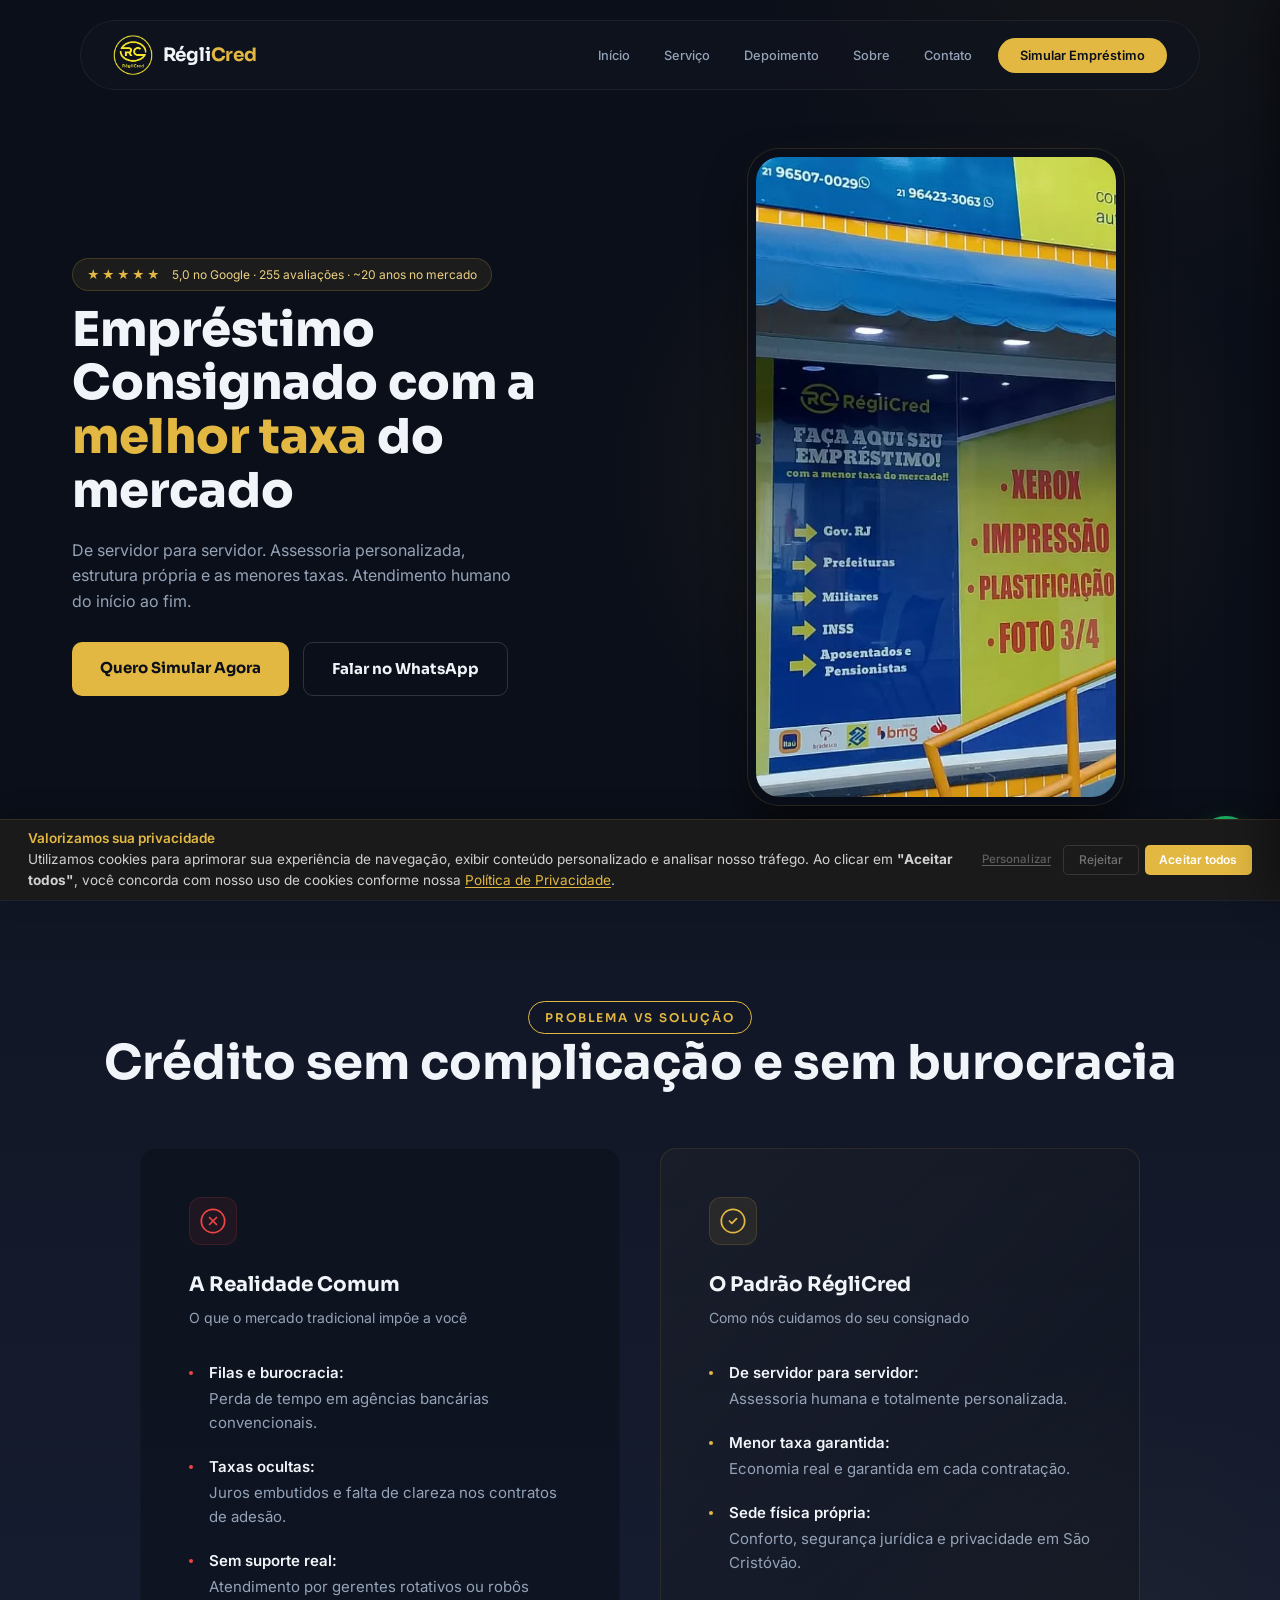
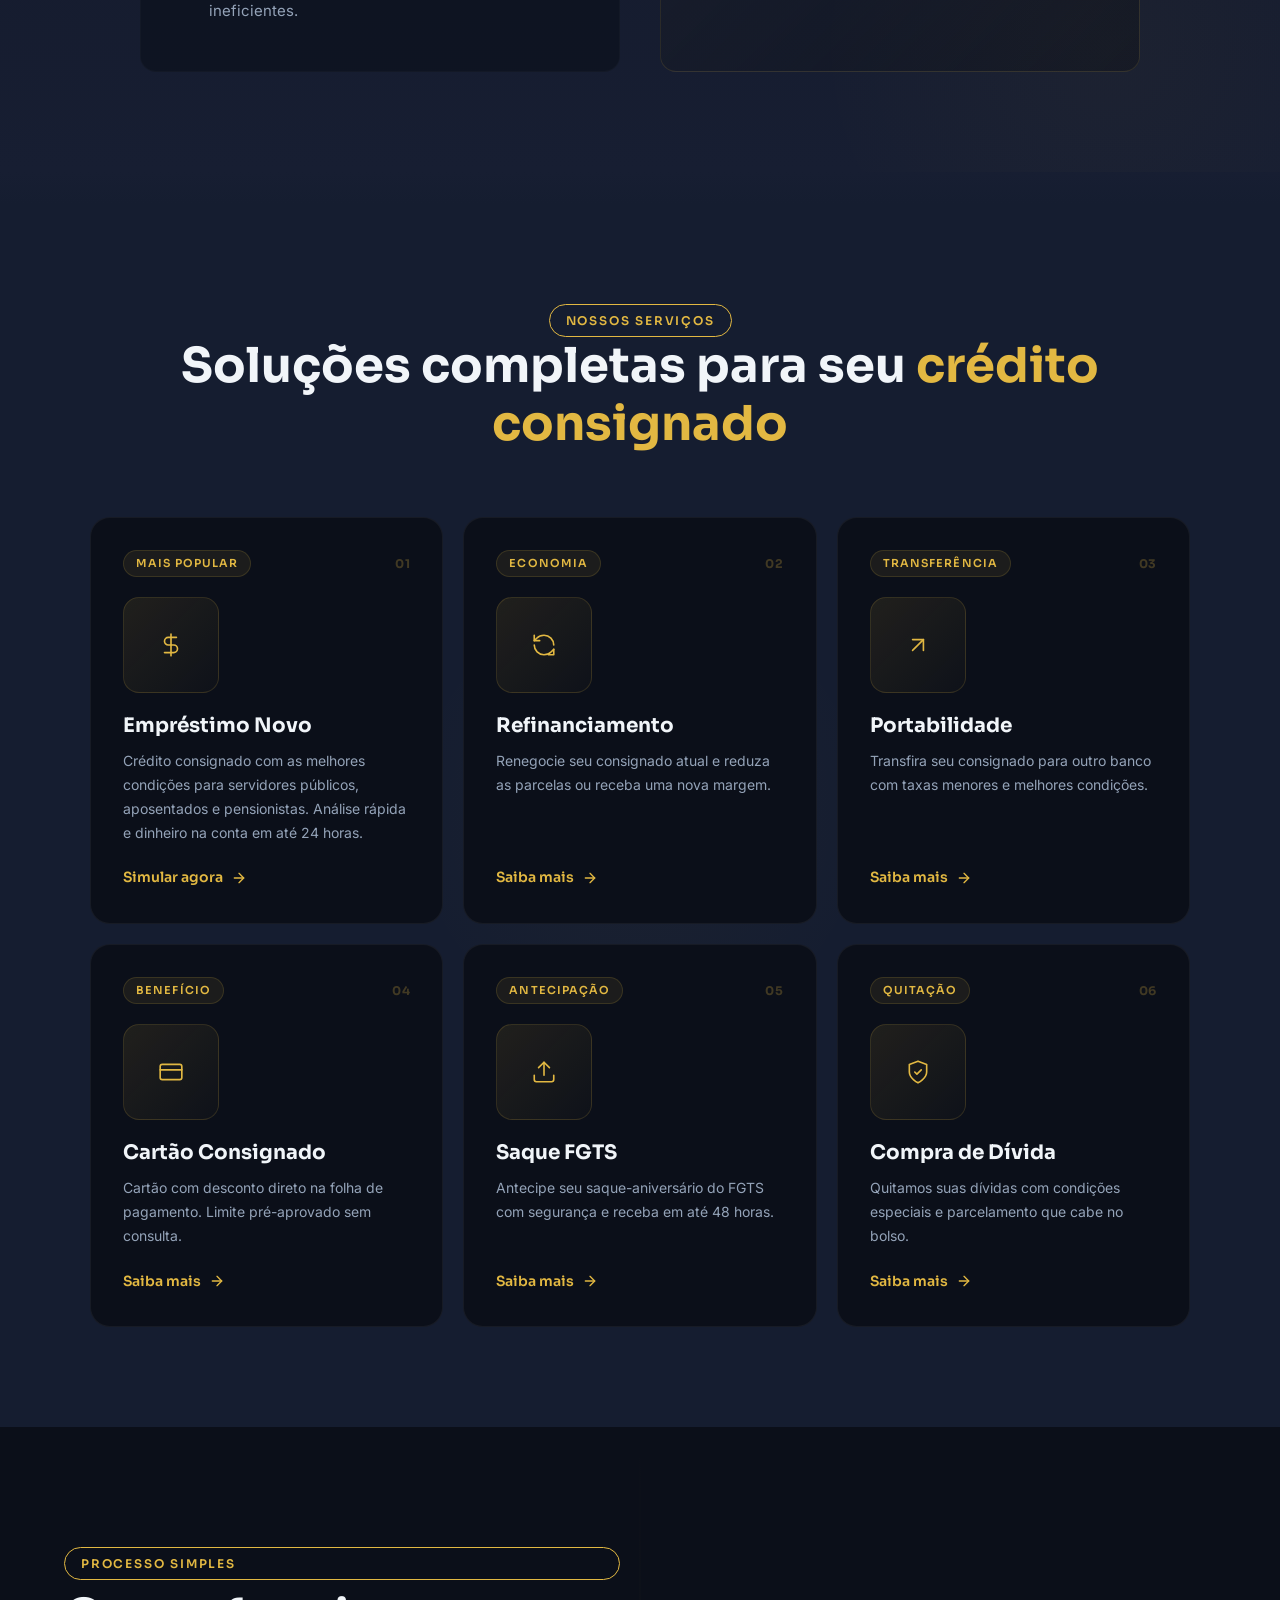
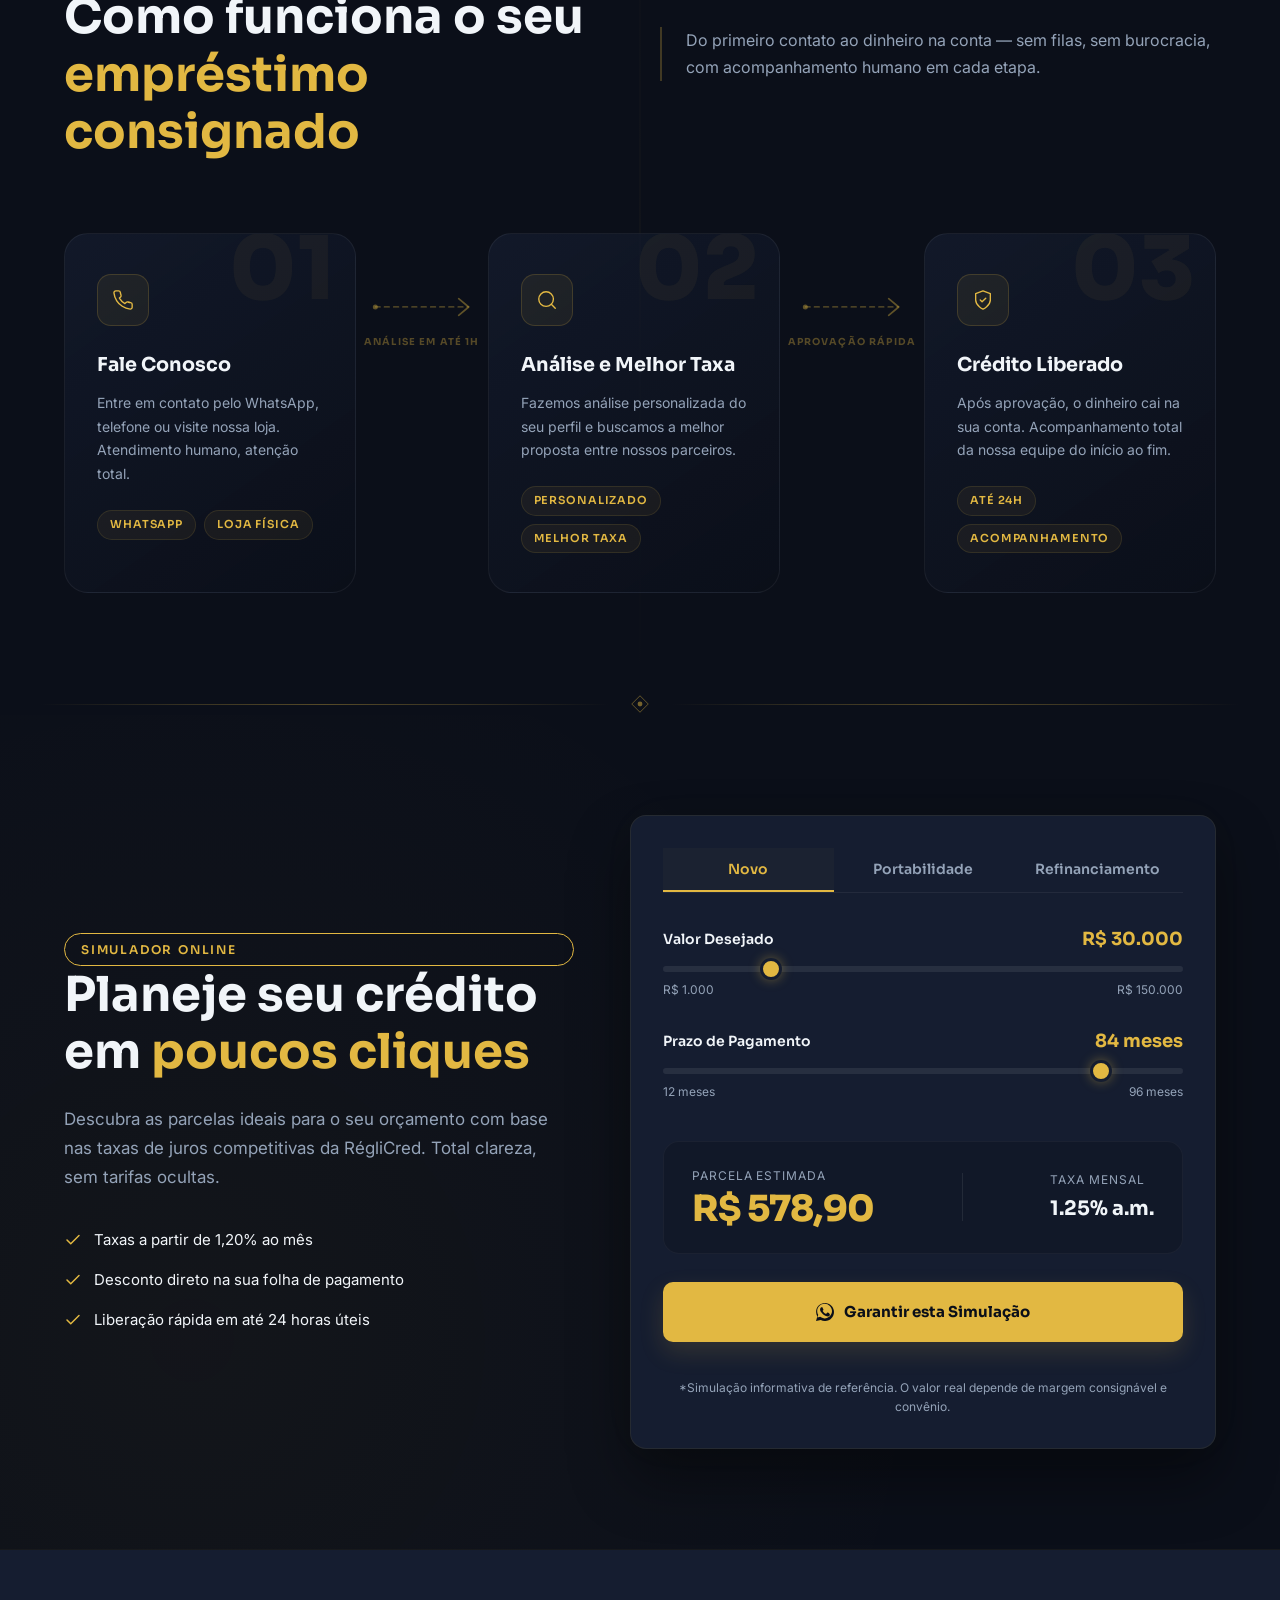
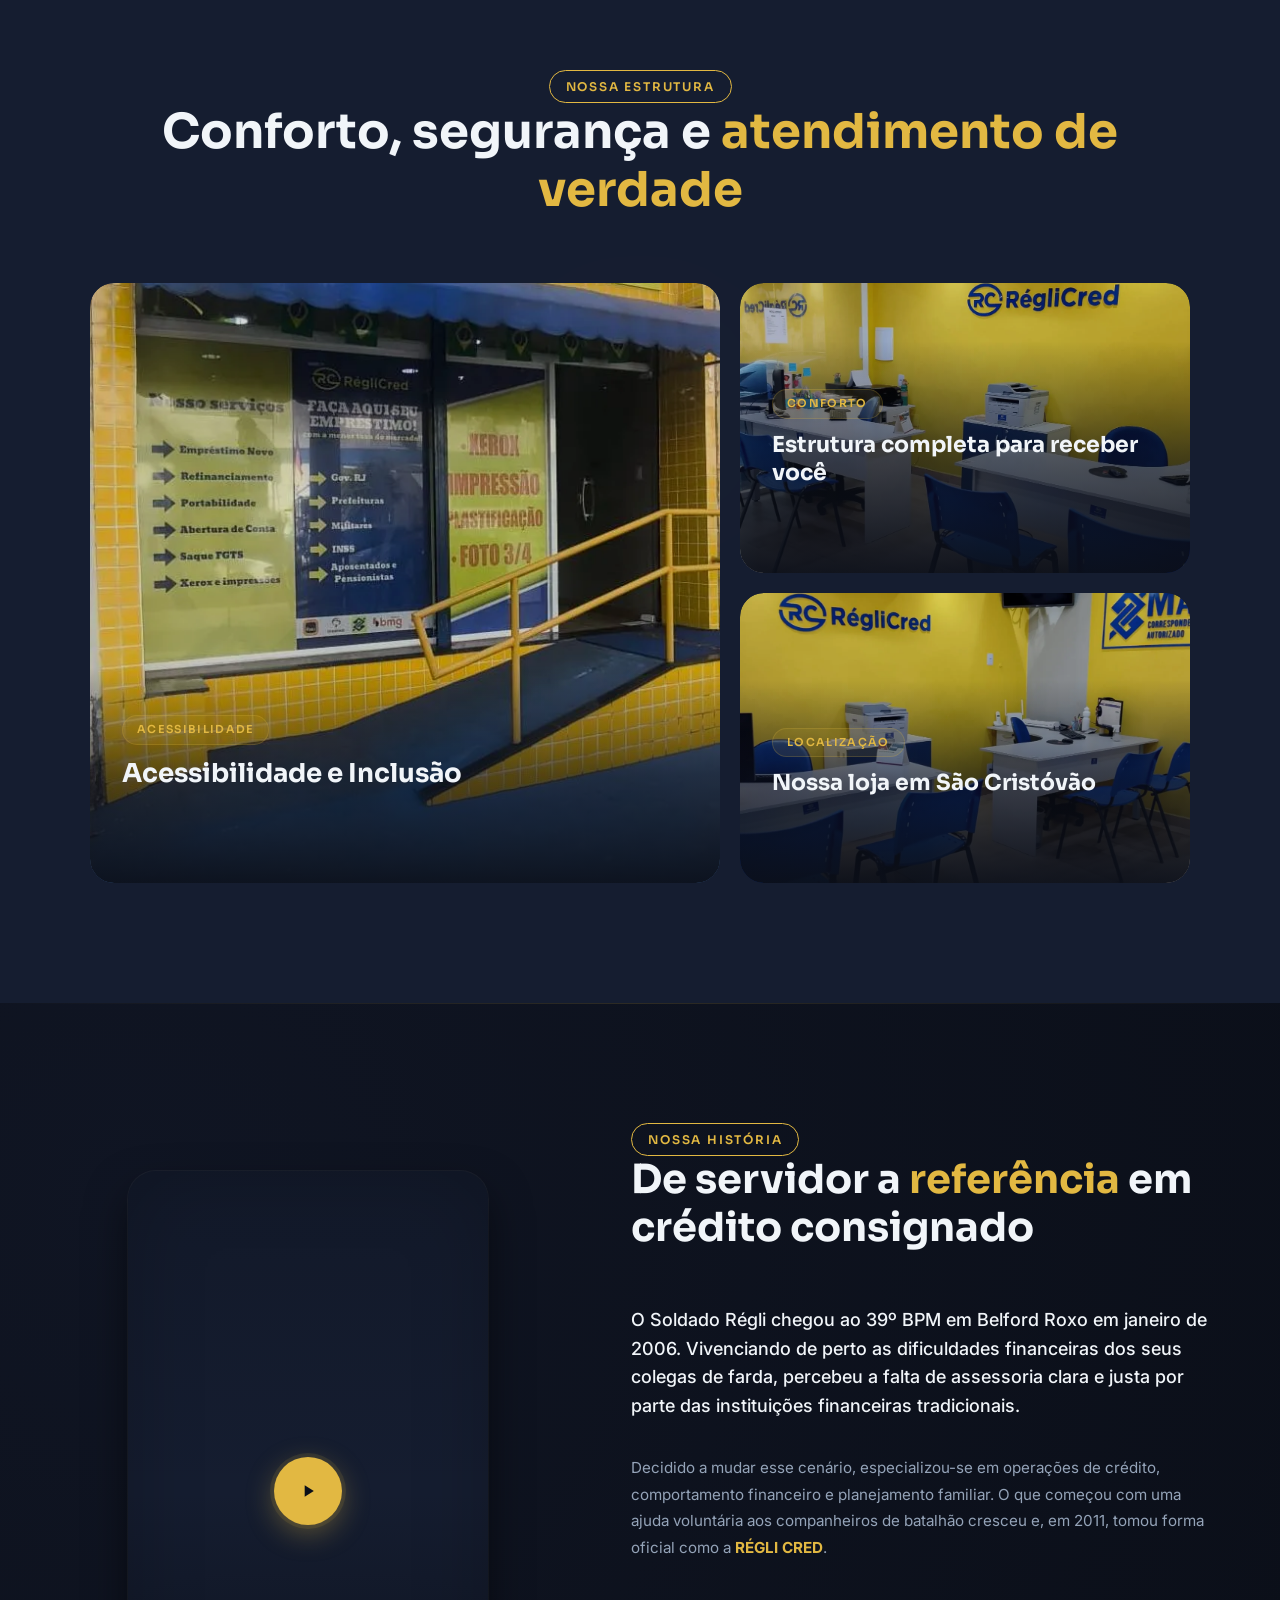
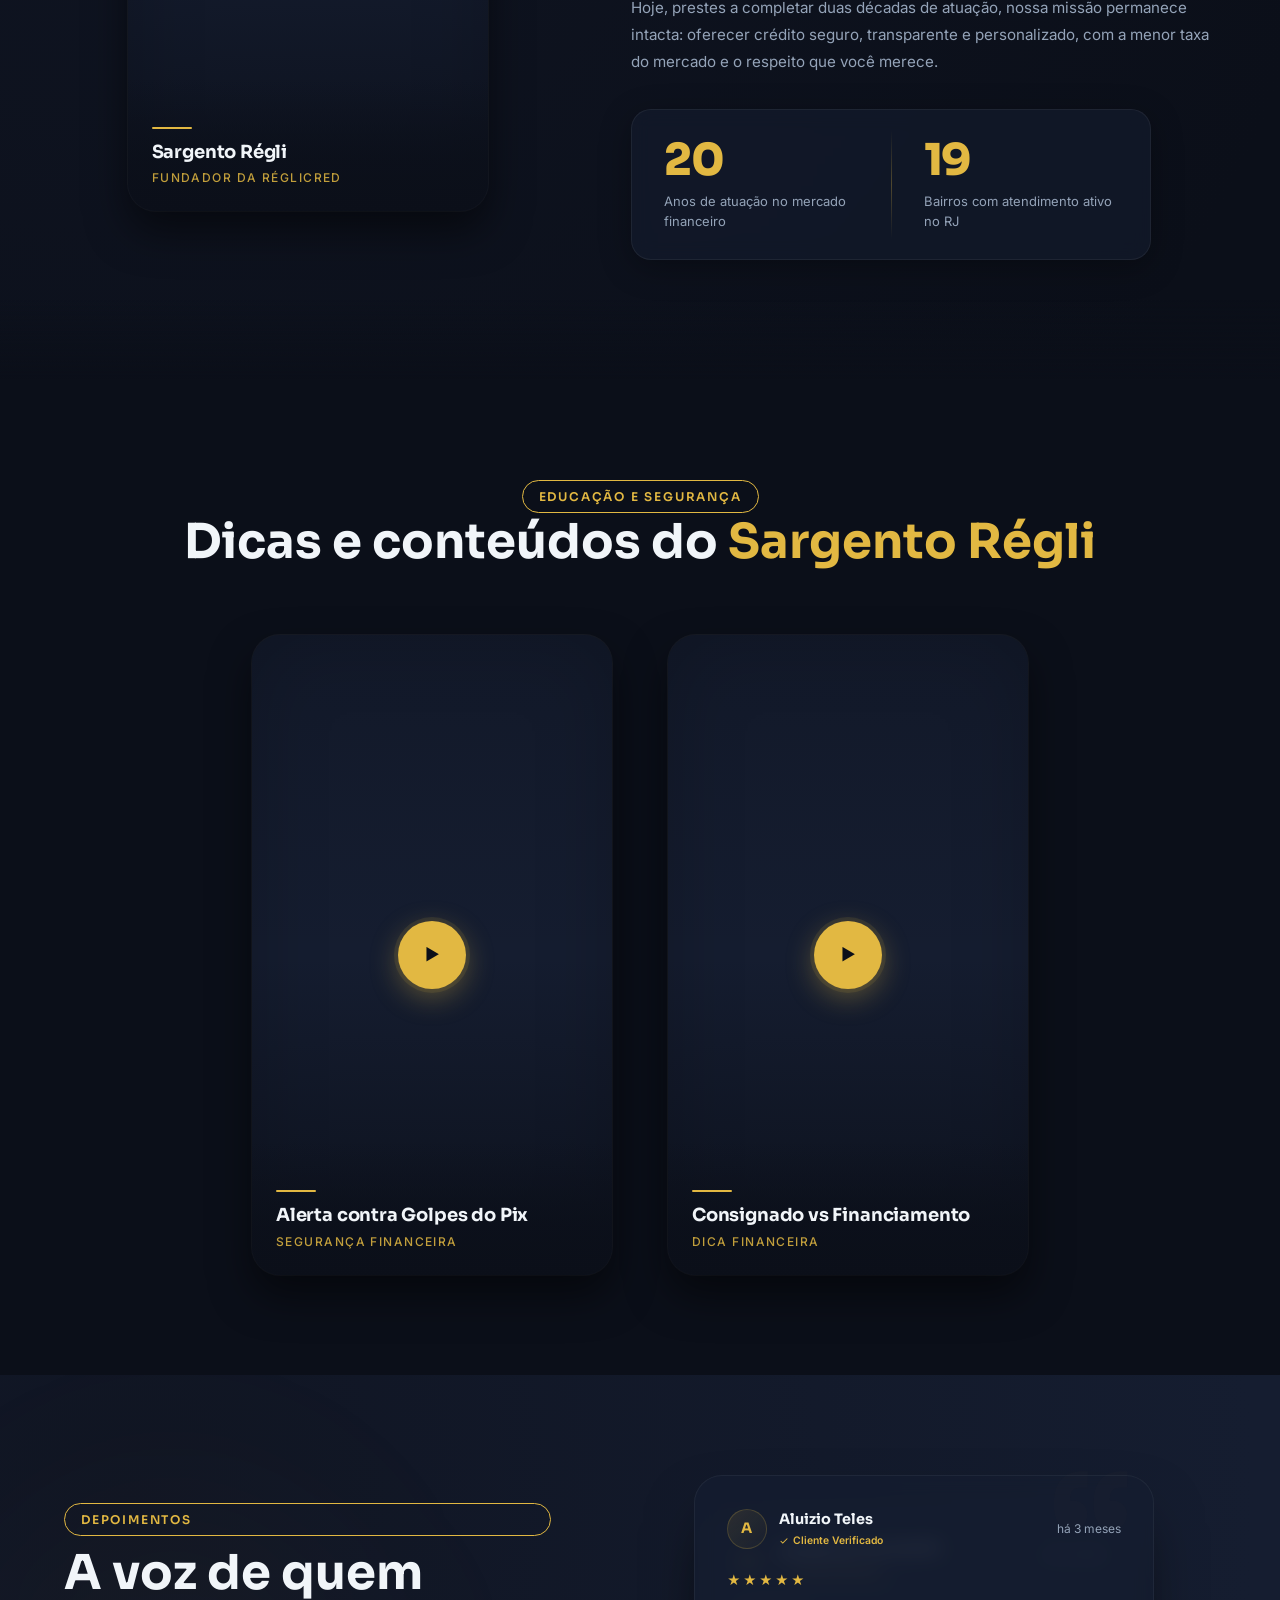
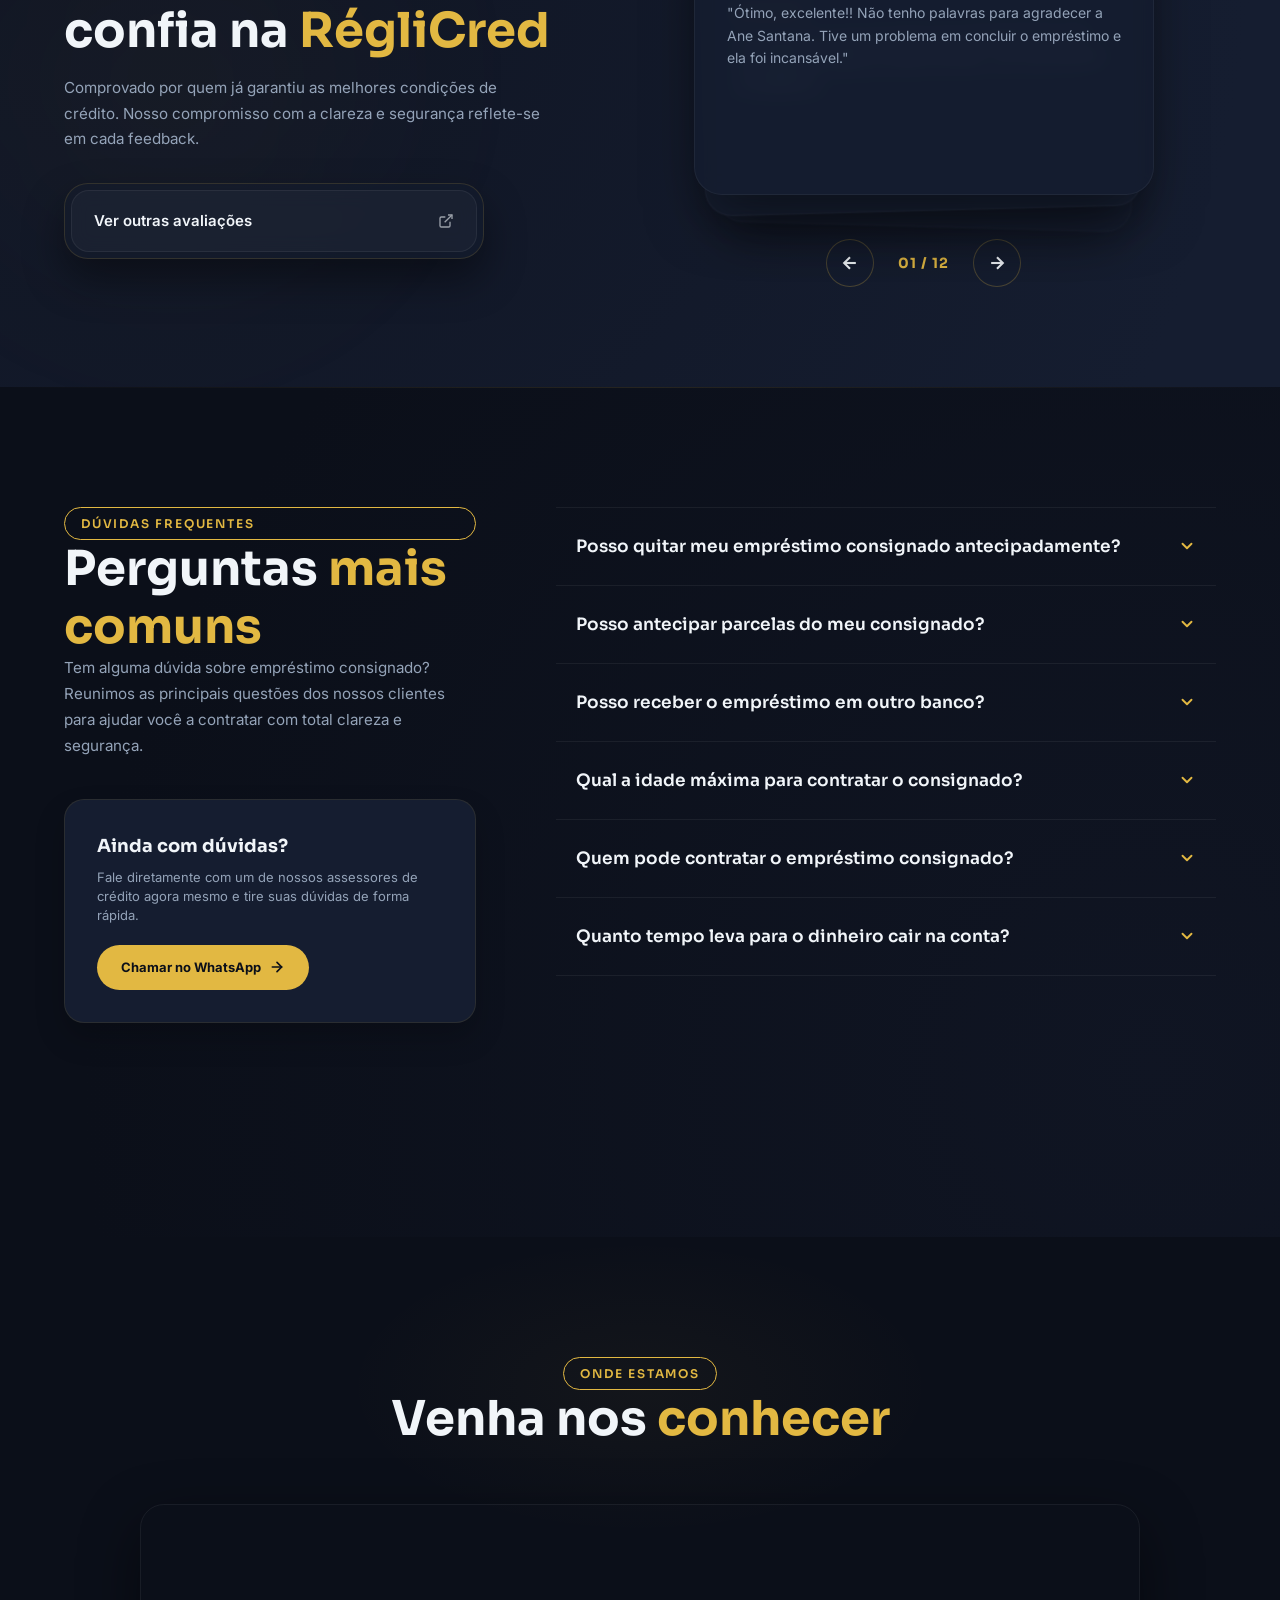
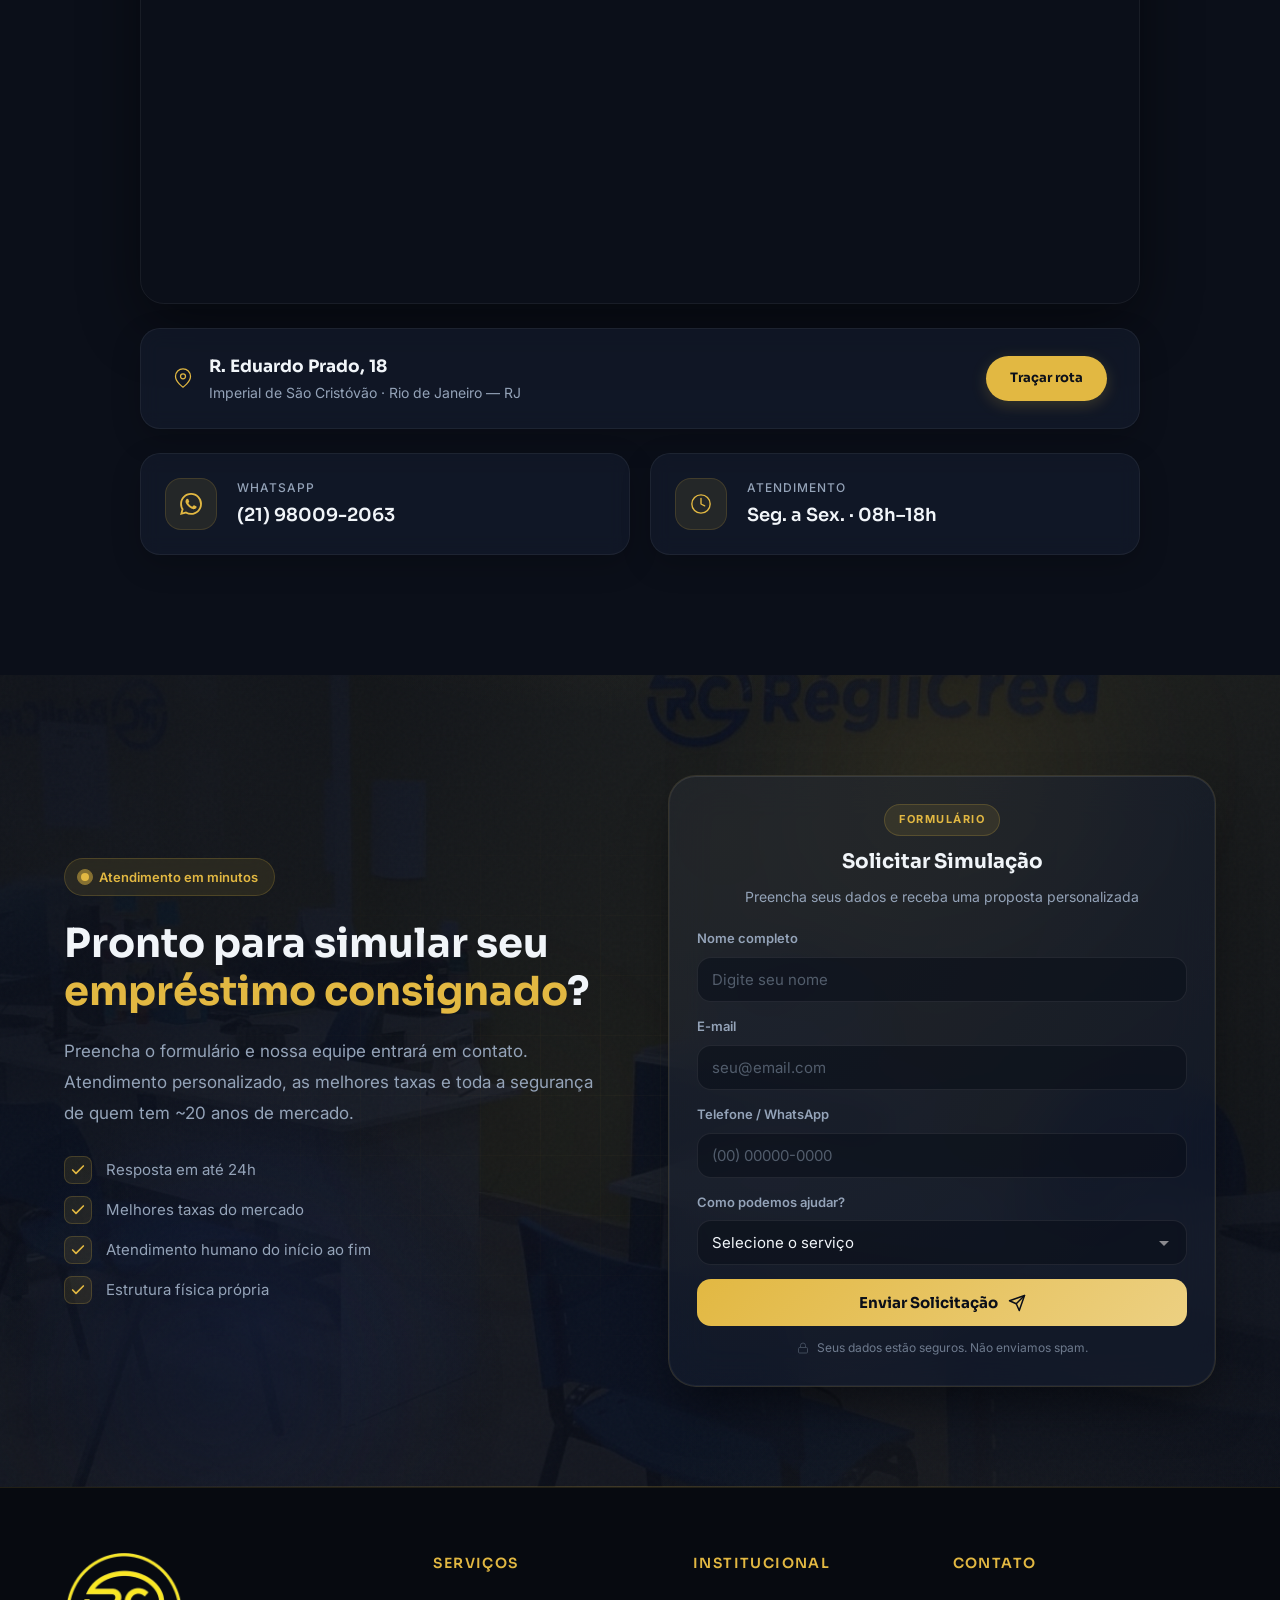
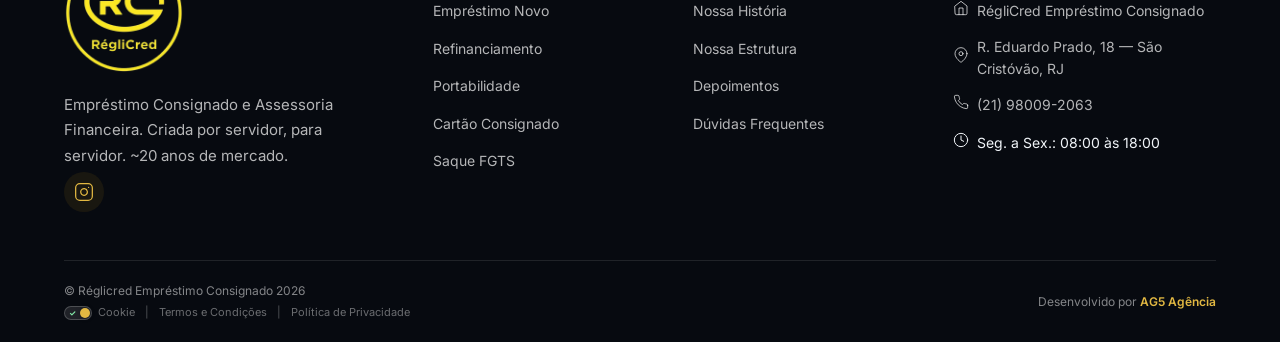
==== index.html @ a61b002f "Fix: AJ" ====
<!DOCTYPE html>
<html lang="en">
<head>
  <meta charset="UTF-8">
  <meta name="viewport" content="width=device-width, initial-scale=1.0">
  <title>RégliCred Empréstimo Consignado | ~20 Anos de Confiança</title>
  <link rel="shortcut icon" href="Assets/favicon-reglicred.ico" type="image/x-icon">
  <link rel="preconnect" href="https://fonts.googleapis.com">
  <link rel="preconnect" href="https://fonts.gstatic.com" crossorigin>
  <link href="https://fonts.googleapis.com/css2?family=Inter:wght@300;400;500;600;700;800&family=Sora:wght@400;500;600;700;800&display=swap" rel="stylesheet">
  <link rel="stylesheet" href="style.css">
  <link rel="stylesheet" href="cookie-banner.css">
</head>
<body>
  <!-- Loading Screen -->
  <div class="loading-screen" id="loading-screen">
    <div class="loading-content">
      <img src="Assets/logo-reglicred-mobile.webp" alt="RégliCred" class="loading-logo">
      <div class="loading-bar"><div class="loading-progress"></div></div>
      <p class="loading-text">Carregando...</p>
    </div>
  </div>

  <!-- Navbar -->
  <nav class="navbar" id="navbar">
    <div class="nav-container">
      <a href="#hero" class="nav-logo">
        <img src="Assets/logo-reglicred-desktop.webp" alt="RégliCred" class="logo-img">
        <span class="logo-text">Régli<span class="gold">Cred</span></span>
      </a>
      <button class="nav-toggle" id="nav-toggle" aria-label="Menu">
        <span></span><span></span><span></span>
      </button>
      <ul class="nav-menu" id="nav-menu">
        <li><a href="#hero" class="nav-link">Início</a></li>
        <li><a href="#servicos" class="nav-link">Serviço</a></li>
        <li><a href="#depoimentos" class="nav-link">Depoimento</a></li>
        <li><a href="#sobre" class="nav-link">Sobre</a></li>
        <li><a href="#cta" class="nav-link">Contato</a></li>
        <li><a href="#cta" class="nav-cta">Simular Empréstimo</a></li>
      </ul>
    </div>
  </nav>

  <!-- Hero Section -->
  <section class="hero" id="hero">
    <div class="hero-container">
      <div class="hero-text">
        <div class="hero-badge">
          <span class="badge-star">★★★★★</span>
          <span>5,0 no Google · 255 avaliações · ~20 anos no mercado</span>
        </div>
        <h1 class="hero-title">Empréstimo Consignado com a <span class="gold">melhor taxa</span> do mercado</h1>
        <p class="hero-subtitle">De servidor para servidor. Assessoria personalizada, estrutura própria e as menores taxas. Atendimento humano do início ao fim.</p>
        <div class="hero-ctas">
          <a href="#simulador" class="hero-cta-btn">Quero Simular Agora</a>
          <a href="https://wa.me/5521980092063?text=Ol%C3%A1%2C%20vim%20atrav%C3%A9s%20do%20site%20e%20gostaria%20de%20uma%20informa%C3%A7%C3%A3o." target="_blank" rel="noopener" class="hero-cta-btn btn-secondary">Falar no WhatsApp</a>
        </div>
      </div>
      <div class="hero-visual">
        <div class="hero-image-wrapper">
          <video class="hero-video" autoplay loop muted playsinline poster="Assets/reglicred-fachada-loja-sao-cristovao.webp">
            <source src="Assets/reglicred-video-tour-loja-atendimento.mp4" type="video/mp4">
          </video>
        </div>
      </div>
  </section>

  <!-- Dor e Solução Minimalista Premium -->
  <section class="dor-solucao" id="dor-solucao">
    <div class="container">
      
      <div class="dor-solucao-header reveal">
        <span class="section-label">Problema vs Solução</span>
        <h2 class="section-title">Crédito sem complicação e sem burocracia</h2>
      </div>
      
      <div class="dor-solucao-minimal">
        
        <!-- O Problema -->
        <div class="dor-box-min reveal">
          <div class="box-icon-top text-red">
            <svg viewBox="0 0 24 24" fill="none" stroke="currentColor" stroke-width="1.5" stroke-linecap="round" stroke-linejoin="round"><circle cx="12" cy="12" r="10"/><line x1="15" y1="9" x2="9" y2="15"/><line x1="9" y1="9" x2="15" y2="15"/></svg>
          </div>
          <h3>A Realidade Comum</h3>
          <p class="box-subtitle">O que o mercado tradicional impõe a você</p>
          
          <ul class="min-list">
            <li><span>Filas e burocracia:</span> Perda de tempo em agências bancárias convencionais.</li>
            <li><span>Taxas ocultas:</span> Juros embutidos e falta de clareza nos contratos de adesão.</li>
            <li><span>Sem suporte real:</span> Atendimento por gerentes rotativos ou robôs ineficientes.</li>
          </ul>
        </div>
        
        <!-- A Solução -->
        <div class="solucao-box-min reveal">
          <div class="box-icon-top text-gold">
            <svg viewBox="0 0 24 24" fill="none" stroke="currentColor" stroke-width="1.5" stroke-linecap="round" stroke-linejoin="round"><circle cx="12" cy="12" r="10"/><path d="m9 12 2 2 4-4"/></svg>
          </div>
          <h3>O Padrão RégliCred</h3>
          <p class="box-subtitle">Como nós cuidamos do seu consignado</p>
          
          <ul class="min-list">
            <li><span>De servidor para servidor:</span> Assessoria humana e totalmente personalizada.</li>
            <li><span>Menor taxa garantida:</span> Economia real e garantida em cada contratação.</li>
            <li><span>Sede física própria:</span> Conforto, segurança jurídica e privacidade em São Cristóvão.</li>
          </ul>
        </div>
        
      </div>
      
    </div>
  </section>

  <!-- Degradê suave entre Problema vs Solução e Nossos Serviços -->
  <div class="gradient-bridge gradient-bridge--dor-to-servicos" aria-hidden="true"></div>

  <!-- Serviços Premium — Spotlight Grid -->
  <section class="servicos" id="servicos">
    <div class="servicos-spotlight" id="servicos-spotlight"></div>
    <div class="container">
      <div class="section-header reveal">
        <span class="section-label">Nossos Serviços</span>
        <h2 class="section-title">Soluções completas para seu <span class="gold">crédito consignado</span></h2>
      </div>
      <div class="servicos-grid">
        <div class="svc-tile reveal" data-delay="0">
          <div class="svc-tile-spotlight"></div>
          <div class="svc-tile-border"></div>
          <div class="svc-tile-inner">
            <div class="svc-tile-meta">
              <span class="svc-tile-tag">Mais Popular</span>
              <span class="svc-tile-num">01</span>
            </div>
            <div class="svc-tile-icon">
              <svg viewBox="0 0 24 24" fill="none" stroke="currentColor" stroke-width="1.5" stroke-linecap="round" stroke-linejoin="round"><path d="M12 2v20M17 5H9.5a3.5 3.5 0 0 0 0 7h5a3.5 3.5 0 0 1 0 7H6"/></svg>
            </div>
            <h3>Empréstimo Novo</h3>
            <p>Crédito consignado com as melhores condições para servidores públicos, aposentados e pensionistas. Análise rápida e dinheiro na conta em até 24 horas.</p>
            <a href="#cta" class="svc-tile-link">
              <span>Simular agora</span>
              <svg viewBox="0 0 24 24" fill="none" stroke="currentColor" stroke-width="2" stroke-linecap="round" stroke-linejoin="round"><path d="M5 12h14"/><path d="m12 5 7 7-7 7"/></svg>
            </a>
          </div>
        </div>
        <div class="svc-tile reveal" data-delay="100">
          <div class="svc-tile-spotlight"></div>
          <div class="svc-tile-border"></div>
          <div class="svc-tile-inner">
            <div class="svc-tile-meta">
              <span class="svc-tile-tag">Economia</span>
              <span class="svc-tile-num">02</span>
            </div>
            <div class="svc-tile-icon">
              <svg viewBox="0 0 24 24" fill="none" stroke="currentColor" stroke-width="1.5" stroke-linecap="round" stroke-linejoin="round"><path d="M21 12a9 9 0 0 0-9-9 9.75 9.75 0 0 0-6.74 2.74L3 8"/><path d="M3 3v5h5"/><path d="M3 12a9 9 0 0 0 9 9 9.75 9.75 0 0 0 6.74-2.74L21 16"/><path d="M16 21h5v-5"/></svg>
            </div>
            <h3>Refinanciamento</h3>
            <p>Renegocie seu consignado atual e reduza as parcelas ou receba uma nova margem.</p>
            <a href="#cta" class="svc-tile-link">
              <span>Saiba mais</span>
              <svg viewBox="0 0 24 24" fill="none" stroke="currentColor" stroke-width="2" stroke-linecap="round" stroke-linejoin="round"><path d="M5 12h14"/><path d="m12 5 7 7-7 7"/></svg>
            </a>
          </div>
        </div>
        <div class="svc-tile reveal" data-delay="200">
          <div class="svc-tile-spotlight"></div>
          <div class="svc-tile-border"></div>
          <div class="svc-tile-inner">
            <div class="svc-tile-meta">
              <span class="svc-tile-tag">Transferência</span>
              <span class="svc-tile-num">03</span>
            </div>
            <div class="svc-tile-icon">
              <svg viewBox="0 0 24 24" fill="none" stroke="currentColor" stroke-width="1.5" stroke-linecap="round" stroke-linejoin="round"><path d="M7 17 17 7"/><path d="M7 7h10v10"/></svg>
            </div>
            <h3>Portabilidade</h3>
            <p>Transfira seu consignado para outro banco com taxas menores e melhores condições.</p>
            <a href="#cta" class="svc-tile-link">
              <span>Saiba mais</span>
              <svg viewBox="0 0 24 24" fill="none" stroke="currentColor" stroke-width="2" stroke-linecap="round" stroke-linejoin="round"><path d="M5 12h14"/><path d="m12 5 7 7-7 7"/></svg>
            </a>
          </div>
        </div>
        <div class="svc-tile reveal" data-delay="100">
          <div class="svc-tile-spotlight"></div>
          <div class="svc-tile-border"></div>
          <div class="svc-tile-inner">
            <div class="svc-tile-meta">
              <span class="svc-tile-tag">Benefício</span>
              <span class="svc-tile-num">04</span>
            </div>
            <div class="svc-tile-icon">
              <svg viewBox="0 0 24 24" fill="none" stroke="currentColor" stroke-width="1.5" stroke-linecap="round" stroke-linejoin="round"><rect width="20" height="14" x="2" y="5" rx="2"/><line x1="2" x2="22" y1="10" y2="10"/></svg>
            </div>
            <h3>Cartão Consignado</h3>
            <p>Cartão com desconto direto na folha de pagamento. Limite pré-aprovado sem consulta.</p>
            <a href="#cta" class="svc-tile-link">
              <span>Saiba mais</span>
              <svg viewBox="0 0 24 24" fill="none" stroke="currentColor" stroke-width="2" stroke-linecap="round" stroke-linejoin="round"><path d="M5 12h14"/><path d="m12 5 7 7-7 7"/></svg>
            </a>
          </div>
        </div>
        <div class="svc-tile reveal" data-delay="200">
          <div class="svc-tile-spotlight"></div>
          <div class="svc-tile-border"></div>
          <div class="svc-tile-inner">
            <div class="svc-tile-meta">
              <span class="svc-tile-tag">Antecipação</span>
              <span class="svc-tile-num">05</span>
            </div>
            <div class="svc-tile-icon">
              <svg viewBox="0 0 24 24" fill="none" stroke="currentColor" stroke-width="1.5" stroke-linecap="round" stroke-linejoin="round"><path d="M21 15v4a2 2 0 0 1-2 2H5a2 2 0 0 1-2-2v-4"/><path d="m17 8-5-5-5 5"/><path d="M12 3v12"/></svg>
            </div>
            <h3>Saque FGTS</h3>
            <p>Antecipe seu saque-aniversário do FGTS com segurança e receba em até 48 horas.</p>
            <a href="#cta" class="svc-tile-link">
              <span>Saiba mais</span>
              <svg viewBox="0 0 24 24" fill="none" stroke="currentColor" stroke-width="2" stroke-linecap="round" stroke-linejoin="round"><path d="M5 12h14"/><path d="m12 5 7 7-7 7"/></svg>
            </a>
          </div>
        </div>
        <div class="svc-tile reveal" data-delay="300">
          <div class="svc-tile-spotlight"></div>
          <div class="svc-tile-border"></div>
          <div class="svc-tile-inner">
            <div class="svc-tile-meta">
              <span class="svc-tile-tag">Quitação</span>
              <span class="svc-tile-num">06</span>
            </div>
            <div class="svc-tile-icon">
              <svg viewBox="0 0 24 24" fill="none" stroke="currentColor" stroke-width="1.5" stroke-linecap="round" stroke-linejoin="round"><path d="M12 22s8-4 8-10V5l-8-3-8 3v7c0 6 8 10 8 10z"/><path d="m9 12 2 2 4-4"/></svg>
            </div>
            <h3>Compra de Dívida</h3>
            <p>Quitamos suas dívidas com condições especiais e parcelamento que cabe no bolso.</p>
            <a href="#cta" class="svc-tile-link">
              <span>Saiba mais</span>
              <svg viewBox="0 0 24 24" fill="none" stroke="currentColor" stroke-width="2" stroke-linecap="round" stroke-linejoin="round"><path d="M5 12h14"/><path d="m12 5 7 7-7 7"/></svg>
            </a>
          </div>
        </div>
      </div>
    </div>
  </section>

  <!-- Como Funciona Premium -->
  <section class="como-funciona" id="como-funciona">
    <div class="container">
      <div class="cf-header reveal">
        <div class="cf-header-left">
          <span class="section-label">Processo Simples</span>
          <h2 class="section-title">Como funciona o seu <span class="gold">empréstimo consignado</span></h2>
        </div>
        <p class="cf-header-desc">Do primeiro contato ao dinheiro na conta — sem filas, sem burocracia, com acompanhamento humano em cada etapa.</p>
      </div>

      <!-- Grade Horizontal de Passos com Setas -->
      <div class="cf-steps-row">

        <!-- Passo 1 -->
        <div class="cf-step reveal" data-delay="0">
          <div class="cf-step-number">01</div>
          <div class="cf-step-icon-wrap">
            <svg viewBox="0 0 24 24" fill="none" stroke="currentColor" stroke-width="1.5" stroke-linecap="round" stroke-linejoin="round"><path d="M22 16.92v3a2 2 0 0 1-2.18 2 19.79 19.79 0 0 1-8.63-3.07 19.5 19.5 0 0 1-6-6 19.79 19.79 0 0 1-3.07-8.67A2 2 0 0 1 4.11 2h3a2 2 0 0 1 2 1.72 12.84 12.84 0 0 0 .7 2.81 2 2 0 0 1-.45 2.11L8.09 9.91a16 16 0 0 0 6 6l1.27-1.27a2 2 0 0 1 2.11-.45 12.84 12.84 0 0 0 2.81.7A2 2 0 0 1 22 16.92z"/></svg>
          </div>
          <div class="cf-step-body">
            <h3>Fale Conosco</h3>
            <p>Entre em contato pelo WhatsApp, telefone ou visite nossa loja. Atendimento humano, atenção total.</p>
          </div>
          <div class="cf-step-tags">
            <span class="cf-tag">WhatsApp</span>
            <span class="cf-tag">Loja Física</span>
          </div>
        </div>

        <!-- Seta 1→2 -->
        <div class="cf-arrow" aria-hidden="true">
          <svg class="cf-arrow-svg" viewBox="0 0 120 40" fill="none" xmlns="http://www.w3.org/2000/svg">
            <path class="cf-arrow-path" d="M4 20 Q 30 20 60 20 Q 90 20 116 20" stroke="currentColor" stroke-width="1.5" stroke-linecap="round" stroke-dasharray="6 5"/>
            <path d="M104 10 L116 20 L104 30" stroke="currentColor" stroke-width="2" stroke-linecap="round" stroke-linejoin="round" fill="none"/>
            <circle cx="4" cy="20" r="3" fill="currentColor"/>
          </svg>
          <span class="cf-arrow-label">Análise em até 1h</span>
        </div>

        <!-- Passo 2 -->
        <div class="cf-step reveal" data-delay="150">
          <div class="cf-step-number">02</div>
          <div class="cf-step-icon-wrap">
            <svg viewBox="0 0 24 24" fill="none" stroke="currentColor" stroke-width="1.5" stroke-linecap="round" stroke-linejoin="round"><circle cx="11" cy="11" r="8"/><path d="m21 21-4.3-4.3"/></svg>
          </div>
          <div class="cf-step-body">
            <h3>Análise e Melhor Taxa</h3>
            <p>Fazemos análise personalizada do seu perfil e buscamos a melhor proposta entre nossos parceiros.</p>
          </div>
          <div class="cf-step-tags">
            <span class="cf-tag">Personalizado</span>
            <span class="cf-tag">Melhor Taxa</span>
          </div>
        </div>

        <!-- Seta 2→3 -->
        <div class="cf-arrow" aria-hidden="true">
          <svg class="cf-arrow-svg" viewBox="0 0 120 40" fill="none" xmlns="http://www.w3.org/2000/svg">
            <path class="cf-arrow-path" d="M4 20 Q 30 20 60 20 Q 90 20 116 20" stroke="currentColor" stroke-width="1.5" stroke-linecap="round" stroke-dasharray="6 5"/>
            <path d="M104 10 L116 20 L104 30" stroke="currentColor" stroke-width="2" stroke-linecap="round" stroke-linejoin="round" fill="none"/>
            <circle cx="4" cy="20" r="3" fill="currentColor"/>
          </svg>
          <span class="cf-arrow-label">Aprovação rápida</span>
        </div>

        <!-- Passo 3 -->
        <div class="cf-step reveal" data-delay="300">
          <div class="cf-step-number">03</div>
          <div class="cf-step-icon-wrap">
            <svg viewBox="0 0 24 24" fill="none" stroke="currentColor" stroke-width="1.5" stroke-linecap="round" stroke-linejoin="round"><path d="M12 22s8-4 8-10V5l-8-3-8 3v7c0 6 8 10 8 10z"/><path d="m9 12 2 2 4-4"/></svg>
          </div>
          <div class="cf-step-body">
            <h3>Crédito Liberado</h3>
            <p>Após aprovação, o dinheiro cai na sua conta. Acompanhamento total da nossa equipe do início ao fim.</p>
          </div>
          <div class="cf-step-tags">
            <span class="cf-tag">Até 24h</span>
            <span class="cf-tag">Acompanhamento</span>
          </div>
        </div>

      </div><!-- fim .cf-steps-row -->
    </div><!-- fim .container -->
  </section>

  <!-- Separador entre Processo e Simulador -->
  <div class="section-divider" aria-hidden="true">
    <div class="divider-line"></div>
    <div class="divider-ornament">
      <svg viewBox="0 0 32 32" fill="none" xmlns="http://www.w3.org/2000/svg">
        <path d="M16 4 L28 16 L16 28 L4 16 Z" stroke="currentColor" stroke-width="1.2" fill="none"/>
        <circle cx="16" cy="16" r="3.5" fill="currentColor"/>
      </svg>
    </div>
    <div class="divider-line"></div>
  </div>

  <!-- Calculadora de Empréstimo Consignado -->
  <section class="calculadora-section" id="simulador">
    <div class="container">
      <div class="calc-grid">
        <div class="calc-content reveal">
          <span class="section-label">Simulador Online</span>
          <h2 class="section-title">Planeje seu crédito em <span class="gold">poucos cliques</span></h2>
          <p class="calc-description">
            Descubra as parcelas ideais para o seu orçamento com base nas taxas de juros competitivas da RégliCred. Total clareza, sem tarifas ocultas.
          </p>
          <div class="calc-benefits">
            <div class="calc-benefit-item">
              <svg xmlns="http://www.w3.org/2000/svg" width="18" height="18" viewBox="0 0 24 24" fill="none" stroke="currentColor" stroke-width="2" stroke-linecap="round" stroke-linejoin="round" class="gold"><polyline points="20 6 9 17 4 12"></polyline></svg>
              <span>Taxas a partir de 1,20% ao mês</span>
            </div>
            <div class="calc-benefit-item">
              <svg xmlns="http://www.w3.org/2000/svg" width="18" height="18" viewBox="0 0 24 24" fill="none" stroke="currentColor" stroke-width="2" stroke-linecap="round" stroke-linejoin="round" class="gold"><polyline points="20 6 9 17 4 12"></polyline></svg>
              <span>Desconto direto na sua folha de pagamento</span>
            </div>
            <div class="calc-benefit-item">
              <svg xmlns="http://www.w3.org/2000/svg" width="18" height="18" viewBox="0 0 24 24" fill="none" stroke="currentColor" stroke-width="2" stroke-linecap="round" stroke-linejoin="round" class="gold"><polyline points="20 6 9 17 4 12"></polyline></svg>
              <span>Liberação rápida em até 24 horas úteis</span>
            </div>
          </div>
        </div>
        
        <div class="calc-card reveal">
          <!-- Abas de Modalidade -->
          <div class="calc-tabs">
            <button class="calc-tab active" data-taxa="0.0125" onclick="setCalcTab(this)">Novo</button>
            <button class="calc-tab" data-taxa="0.0120" onclick="setCalcTab(this)">Portabilidade</button>
            <button class="calc-tab" data-taxa="0.0132" onclick="setCalcTab(this)">Refinanciamento</button>
          </div>
          
          <div class="calc-body">
            <!-- Controle de Valor -->
            <div class="calc-control-group">
              <div class="calc-control-label">
                <span>Valor Desejado</span>
                <span class="calc-val-display" id="calc-val-txt">R$ 30.000</span>
              </div>
              <input type="range" class="calc-slider" id="calc-val-slider" min="1000" max="150000" step="1000" value="30000" oninput="updateCalculator()">
              <div class="calc-slider-limits">
                <span>R$ 1.000</span>
                <span>R$ 150.000</span>
              </div>
            </div>
            
            <!-- Controle de Parcelas -->
            <div class="calc-control-group">
              <div class="calc-control-label">
                <span>Prazo de Pagamento</span>
                <span class="calc-val-display" id="calc-parc-txt">84 meses</span>
              </div>
              <input type="range" class="calc-slider" id="calc-parc-slider" min="12" max="96" step="12" value="84" oninput="updateCalculator()">
              <div class="calc-slider-limits">
                <span>12 meses</span>
                <span>96 meses</span>
              </div>
            </div>
            
            <!-- Resultado da Simulação -->
            <div class="calc-result">
              <div class="calc-result-item">
                <span class="result-label">Parcela Estimada</span>
                <span class="result-value" id="calc-parcela-val">R$ 573,81</span>
              </div>
              <div class="calc-result-divider"></div>
              <div class="calc-result-item">
                <span class="result-label">Taxa Mensal</span>
                <span class="result-value-sub" id="calc-taxa-val">1,25% a.m.</span>
              </div>
            </div>
            
            <!-- Botão de Ação -->
            <a href="javascript:void(0);" target="_blank" rel="noopener" class="calc-cta-btn" id="calc-whatsapp-btn" onclick="openCalcWhatsApp(event)">
              <svg xmlns="http://www.w3.org/2000/svg" width="18" height="18" viewBox="0 0 24 24" fill="currentColor"><path d="M.057 24l1.687-6.163c-1.041-1.804-1.588-3.849-1.587-5.946C.06 5.348 5.397.01 12.008.01c3.202.001 6.212 1.246 8.477 3.514 2.266 2.268 3.507 5.28 3.505 8.484-.004 6.657-5.34 11.997-11.953 11.997-2.005-.001-3.973-.502-5.724-1.455L0 24zm6.59-4.846c1.6.95 3.188 1.449 4.825 1.451 5.436 0 9.86-4.37 9.864-9.799.002-2.63-1.023-5.101-2.885-6.966a9.9 9.9 0 0 0-6.98-2.779c-5.443 0-9.874 4.372-9.879 9.802-.002 1.742.475 3.442 1.382 4.962l-.948 3.46 3.621-.931zm10.978-5.385c-.3-.15-1.771-.875-2.071-.984-.3-.11-.518-.15-.738.18-.219.33-.849 1.077-1.04 1.297-.19.22-.382.24-.682.09-.3-.15-1.269-.468-2.417-1.494-.892-.797-1.495-1.782-1.67-2.083-.176-.3-.018-.462.132-.612.135-.135.3-.35.45-.525.15-.175.2-.3.3-.5.1-.2.05-.375-.025-.525-.075-.15-.738-1.782-1.012-2.445-.267-.643-.538-.553-.738-.563-.19-.01-.41-.01-.63-.01s-.578.083-.88.411c-.3.33-1.144 1.12-1.144 2.73s1.173 3.16 1.332 3.38c.16.22 2.308 3.52 5.592 4.937.781.337 1.39.539 1.86.687.785.25 1.498.214 2.062.13.628-.094 1.771-.724 2.021-1.425.25-.7.25-1.3.175-1.425-.075-.125-.275-.2-.575-.35z"/></svg>
              Garantir esta Simulação
            </a>
            <span class="calc-footer-info">*Simulação informativa de referência. O valor real depende de margem consignável e convênio.</span>
          </div>
        </div>
      </div>
    </div>
  </section>

  <!-- Nossa Estrutura Premium -->
  <section class="estrutura" id="encantamento">
    <div class="estrutura-ambient">
      <div class="estrutura-orb"></div>
    </div>
    <div class="container">
      <div class="section-header reveal">
        <span class="section-label">Nossa Estrutura</span>
        <h2 class="section-title">Conforto, segurança e <span class="gold">atendimento de verdade</span></h2>
      </div>
      <div class="estrutura-showcase">
        <div class="estrutura-card estrutura-card--featured reveal" data-delay="0">
          <div class="estrutura-card-shine"></div>
          <div class="estrutura-card-inner">
            <img src="Assets/reglicred-acesso-cadeirante-fachada.webp" alt="Rampa de acessibilidade e demarcação de cadeirantes na entrada da RégliCred" loading="lazy">
            <div class="estrutura-card-overlay">
              <div class="estrutura-card-meta">
                <span class="estrutura-card-tag">Acessibilidade</span>
              </div>
              <h3>Acessibilidade e Inclusão</h3>
              <p>Estrutura 100% preparada com rampa de acesso e sinalização oficial para todos os clientes.</p>
            </div>
          </div>
        </div>
        <div class="estrutura-card reveal" data-delay="150">
          <div class="estrutura-card-shine"></div>
          <div class="estrutura-card-inner">
            <img src="Assets/reglicred-sala-atendimento-consignado-1.webp" alt="Sala de atendimento ao cliente no escritório próprio da RégliCred" loading="lazy">
            <div class="estrutura-card-overlay">
              <div class="estrutura-card-meta">
                <span class="estrutura-card-tag">Conforto</span>
              </div>
              <h3>Estrutura completa para receber você</h3>
              <p>Ambiente climatizado, privativo e preparado para oferecer o melhor atendimento.</p>
            </div>
          </div>
        </div>
        <div class="estrutura-card reveal" data-delay="300">
          <div class="estrutura-card-shine"></div>
          <div class="estrutura-card-inner">
            <img src="Assets/reglicred-escritorio-mesas-atendimento.webp" alt="Escritório com mesas de atendimento da RégliCred em São Cristóvão" loading="lazy">
            <div class="estrutura-card-overlay">
              <div class="estrutura-card-meta">
                <span class="estrutura-card-tag">Localização</span>
              </div>
              <h3>Nossa loja em São Cristóvão</h3>
              <p>Imóvel próprio no coração do Rio, de fácil acesso e com estacionamento próximo.</p>
            </div>
          </div>
        </div>
      </div>
    </div>
  </section>

  <!-- Sobre / Credenciais -->
  <section class="sobre" id="sobre">
    <div class="container">
      <div class="sobre-grid">
        <!-- Titulo / Cabeçalho -->
        <div class="sobre-header-col reveal" data-delay="150">
          <span class="section-label">Nossa História</span>
          <h2>De servidor a <span class="gold">referência</span> em crédito consignado</h2>
        </div>

        <!-- Vídeo da História -->
        <div class="sobre-media reveal" data-delay="0">
          <div class="video-container" id="main-video-container">
            <video id="historia-video" loop muted playsinline>
              <source src="Assets/reglicred-video-sargento-regli-apresentacao.mp4" type="video/mp4">
            </video>
            
            <!-- Overlay de Play/Pause (centro) -->
            <div class="video-overlay" onclick="toggleMainVideoPlay()">
              <div class="video-play-icon">
                <svg class="play-symbol" viewBox="0 0 24 24" fill="currentColor" width="20" height="20"><path d="M8 5v14l11-7z"/></svg>
                <svg class="pause-symbol" viewBox="0 0 24 24" fill="currentColor" width="20" height="20"><path d="M6 19h4V5H6v14zm8-14v14h4V5h-4z"/></svg>
              </div>
            </div>
            
            <!-- Badge superior esquerdo -->
            <div class="video-badge">
              <span class="pulse-dot"></span>
              Assista à Mensagem
            </div>
            
            <!-- Botões superiores direito -->
            <div class="video-top-controls">
              <button class="video-icon-btn" id="btn-page-audio" onclick="toggleMainVideoMute(event)" title="Alternar Som" aria-label="Alternar Som">
                <svg class="btn-icon icon-mute" viewBox="0 0 24 24" fill="none" stroke="currentColor" stroke-width="2" stroke-linecap="round" stroke-linejoin="round" width="16" height="16"><path d="M11 5L6 9H2v6h4l5 4V5z"/><line x1="23" y1="9" x2="17" y2="15"/><line x1="17" y1="9" x2="23" y2="15"/></svg>
                <svg class="btn-icon icon-sound" viewBox="0 0 24 24" fill="none" stroke="currentColor" stroke-width="2" stroke-linecap="round" stroke-linejoin="round" width="16" height="16"><path d="M11 5L6 9H2v6h4l5 4V5z"/><path d="M19.07 4.93a10 10 0 010 14.14M15.54 8.46a5 5 0 010 7.07"/></svg>
              </button>
              <button class="video-icon-btn" id="btn-page-expand" onclick="openPremiumModal(event)" title="Expandir" aria-label="Expandir Vídeo">
                <svg class="btn-icon" viewBox="0 0 24 24" fill="none" stroke="currentColor" stroke-width="2" stroke-linecap="round" stroke-linejoin="round" width="16" height="16"><path d="M8 3H5a2 2 0 00-2 2v3m18 0V5a2 2 0 00-2-2h-3m0 18h3a2 2 0 002-2v-3M3 16v3a2 2 0 002 2h3"/></svg>
              </button>
            </div>
            
            <!-- Legenda Premium inferior (dentro do vídeo) -->
            <div class="video-caption-premium">
              <div class="video-caption-line"></div>
              <div class="video-caption-content">
                <span class="video-caption-name">Sargento Régli</span>
                <span class="video-caption-title">Fundador da RégliCred</span>
              </div>
            </div>
          </div>
        </div>

        <!-- Detalhes do Texto e Estatísticas -->
        <div class="sobre-details reveal" data-delay="150">
          <p class="lead">O Soldado Régli chegou ao 39º BPM em Belford Roxo em janeiro de 2006. Vivenciando de perto as dificuldades financeiras dos seus colegas de farda, percebeu a falta de assessoria clara e justa por parte das instituições financeiras tradicionais.</p>
          <p>Decidido a mudar esse cenário, especializou-se em operações de crédito, comportamento financeiro e planejamento familiar. O que começou com uma ajuda voluntária aos companheiros de batalhão cresceu e, em 2011, tomou forma oficial como a <strong>RÉGLI CRED</strong>.</p>
          <p>Hoje, prestes a completar duas décadas de atuação, nossa missão permanece intacta: oferecer crédito seguro, transparente e personalizado, com a menor taxa do mercado e o respeito que você merece.</p>
          
          <div class="sobre-stats">
            <div class="stat-item">
              <div class="counter-number" data-target="20">0</div>
              <div class="stat-label">Anos de atuação no mercado financeiro</div>
            </div>
            <div class="stat-divider"></div>
            <div class="stat-item">
              <div class="counter-number" data-target="19">0</div>
              <div class="stat-label">Bairros com atendimento ativo no RJ</div>
            </div>
          </div>
        </div>
      </div>
    </div>
  </section>

  <!-- Degradê suave entre Nossa História e Educação e Segurança -->
  <div class="gradient-bridge gradient-bridge--sobre-to-videos" aria-hidden="true"></div>

  <!-- Modal de Vídeo Premium -->
  <div id="video-premium-modal" class="video-modal">
    <div class="video-modal-backdrop" onclick="closePremiumModal()"></div>
    <div class="video-modal-content">
      <button class="video-modal-close" onclick="closePremiumModal()" aria-label="Fechar modal">
        <svg viewBox="0 0 24 24" fill="none" xmlns="http://www.w3.org/2000/svg" width="24" height="24">
          <path d="M18 6L6 18M6 6l12 12" stroke="currentColor" stroke-width="2" stroke-linecap="round" stroke-linejoin="round"/>
        </svg>
      </button>
      <div class="video-modal-player-wrapper">
        <video id="modal-video" loop playsinline>
          <source src="Assets/reglicred-video-sargento-regli-apresentacao.mp4" type="video/mp4">
        </video>
        <div class="video-modal-controls">
          <button class="video-modal-btn" id="modal-btn-audio" onclick="toggleModalVideoMute()">
            <span class="modal-control-icon">🔇</span> Ativar Som
          </button>
          <button class="video-modal-btn" id="modal-btn-fullscreen" onclick="expandModalVideoFullscreen()">
            <span class="modal-control-icon">📺</span> Tela Cheia
          </button>
        </div>
      </div>
    </div>
  </div>

  <!-- Central de Vídeos Premium -->
  <section class="videos-premium" id="videos-premium">
    <div class="container">
      <div class="section-header reveal">
        <span class="section-label">Educação e Segurança</span>
        <h2 class="section-title">Dicas e conteúdos do <span class="gold">Sargento Régli</span></h2>
      </div>
      
      <div class="videos-grid">
        <!-- Card Vídeo 1: Segurança (Alerta Golpe) -->
        <div class="video-card-premium reveal" data-delay="0">
          <div class="video-container" id="video-card-container-1">
            <video class="premium-grid-video" loop muted playsinline id="video-security">
              <source src="Assets/reglicred-video-sargento-regli-alerta-golpe-pix.mp4" type="video/mp4">
            </video>
            <div class="video-overlay" onclick="toggleGridVideoPlay('video-security')">
              <div class="video-play-icon">
                <span class="play-symbol">▶</span>
                <span class="pause-symbol">❚❚</span>
              </div>
            </div>
            <div class="video-badge">
              <span class="pulse-dot"></span>
              Segurança
            </div>
            <div class="video-top-controls">
              <button class="video-icon-btn grid-audio-btn" onclick="toggleGridVideoMute(event, 'video-security')" title="Alternar Som" aria-label="Alternar Som">
                <svg class="btn-icon icon-mute" viewBox="0 0 24 24" fill="none" stroke="currentColor" stroke-width="2" stroke-linecap="round" stroke-linejoin="round" width="16" height="16"><path d="M11 5L6 9H2v6h4l5 4V5z"/><line x1="23" y1="9" x2="17" y2="15"/><line x1="17" y1="9" x2="23" y2="15"/></svg>
                <svg class="btn-icon icon-sound" viewBox="0 0 24 24" fill="none" stroke="currentColor" stroke-width="2" stroke-linecap="round" stroke-linejoin="round" width="16" height="16"><path d="M11 5L6 9H2v6h4l5 4V5z"/><path d="M19.07 4.93a10 10 0 010 14.14M15.54 8.46a5 5 0 010 7.07"/></svg>
              </button>
              <button class="video-icon-btn" onclick="openPremiumModalDynamic(event, 'video-security')" title="Expandir" aria-label="Expandir Vídeo">
                <svg class="btn-icon" viewBox="0 0 24 24" fill="none" stroke="currentColor" stroke-width="2" stroke-linecap="round" stroke-linejoin="round" width="16" height="16"><path d="M8 3H5a2 2 0 00-2 2v3m18 0V5a2 2 0 00-2-2h-3m0 18h3a2 2 0 002-2v-3M3 16v3a2 2 0 002 2h3"/></svg>
              </button>
            </div>
            <div class="video-caption-premium">
              <div class="video-caption-line"></div>
              <div class="video-caption-content">
                <span class="video-caption-name">Alerta contra Golpes do Pix</span>
                <span class="video-caption-title">Segurança Financeira</span>
              </div>
            </div>
          </div>
        </div>

        <!-- Card Vídeo 2: Financiamento vs Consignado -->
        <div class="video-card-premium reveal" data-delay="150">
          <div class="video-container" id="video-card-container-2">
            <video class="premium-grid-video" loop muted playsinline id="video-dica">
              <source src="Assets/reglicred-video-sargento-regli-consignado-x-financiamento.mp4" type="video/mp4">
            </video>
            <div class="video-overlay" onclick="toggleGridVideoPlay('video-dica')">
              <div class="video-play-icon">
                <span class="play-symbol">▶</span>
                <span class="pause-symbol">❚❚</span>
              </div>
            </div>
            <div class="video-badge">
              <span class="pulse-dot"></span>
              Dica Financeira
            </div>
            <div class="video-top-controls">
              <button class="video-icon-btn grid-audio-btn" onclick="toggleGridVideoMute(event, 'video-dica')" title="Alternar Som" aria-label="Alternar Som">
                <svg class="btn-icon icon-mute" viewBox="0 0 24 24" fill="none" stroke="currentColor" stroke-width="2" stroke-linecap="round" stroke-linejoin="round" width="16" height="16"><path d="M11 5L6 9H2v6h4l5 4V5z"/><line x1="23" y1="9" x2="17" y2="15"/><line x1="17" y1="9" x2="23" y2="15"/></svg>
                <svg class="btn-icon icon-sound" viewBox="0 0 24 24" fill="none" stroke="currentColor" stroke-width="2" stroke-linecap="round" stroke-linejoin="round" width="16" height="16"><path d="M11 5L6 9H2v6h4l5 4V5z"/><path d="M19.07 4.93a10 10 0 010 14.14M15.54 8.46a5 5 0 010 7.07"/></svg>
              </button>
              <button class="video-icon-btn" onclick="openPremiumModalDynamic(event, 'video-dica')" title="Expandir" aria-label="Expandir Vídeo">
                <svg class="btn-icon" viewBox="0 0 24 24" fill="none" stroke="currentColor" stroke-width="2" stroke-linecap="round" stroke-linejoin="round" width="16" height="16"><path d="M8 3H5a2 2 0 00-2 2v3m18 0V5a2 2 0 00-2-2h-3m0 18h3a2 2 0 002-2v-3M3 16v3a2 2 0 002 2h3"/></svg>
              </button>
            </div>
            <div class="video-caption-premium">
              <div class="video-caption-line"></div>
              <div class="video-caption-content">
                <span class="video-caption-name">Consignado vs Financiamento</span>
                <span class="video-caption-title">Dica Financeira</span>
              </div>
            </div>
          </div>
        </div>
      </div>
    </div>
  </section>

  <!-- Depoimentos -->
  <section class="depoimentos" id="depoimentos">
    <div class="depoimentos-bg">
      <div class="depoimentos-orb"></div>
    </div>
    <div class="container">
      <div class="depoimentos-layout">
        <!-- Coluna Esquerda: Reputação Google -->
        <div class="depoimentos-info reveal">
          <span class="section-label">Depoimentos</span>
          <h2 class="section-title">A voz de quem confia na <span class="gold">RégliCred</span></h2>
          <p class="depoimentos-desc">Comprovado por quem já garantiu as melhores condições de crédito. Nosso compromisso com a clareza e segurança reflete-se em cada feedback.</p>
          
          <div class="google-rating-card">
            <a href="https://www.google.com/search?q=R%C3%A9gliCred+Empr%C3%A9stimo+Consignado" target="_blank" rel="noopener noreferrer" class="gr-link">
              <span>Ver outras avaliações</span>
              <svg viewBox="0 0 24 24" fill="none" stroke="currentColor" stroke-width="2" width="16" height="16"><path d="M18 13v6a2 2 0 0 1-2 2H5a2 2 0 0 1-2-2V8a2 2 0 0 1 2-2h6"/><polyline points="15 3 21 3 21 9"/><line x1="10" y1="14" x2="21" y2="3"/></svg>
            </a>
          </div>
        </div>

        <!-- Coluna Direita: Pilha de Depoimentos 3D -->
        <div class="depoimentos-stack reveal" data-delay="150">
          <div class="depo-stack-container" id="depo-stack-container">
            <!-- Os cards dos depoimentos serão injetados aqui via JS -->
          </div>
          
          <!-- Controles Minimalistas da Pilha -->
          <div class="depo-stack-controls">
            <button class="stack-control-btn btn-prev" id="btn-prev-depo" aria-label="Depoimento Anterior">
              <svg viewBox="0 0 24 24" fill="none" stroke="currentColor" stroke-width="2.5" width="20" height="20"><line x1="19" y1="12" x2="5" y2="12"/><polyline points="12 19 5 12 12 5"/></svg>
            </button>
            <span class="stack-counter" id="depo-stack-counter">01 / 12</span>
            <button class="stack-control-btn btn-next" id="btn-next-depo" aria-label="Próximo Depoimento">
              <svg viewBox="0 0 24 24" fill="none" stroke="currentColor" stroke-width="2.5" width="20" height="20"><line x1="5" y1="12" x2="19" y2="12"/><polyline points="12 5 19 12 12 19"/></svg>
            </button>
          </div>
        </div>
      </div>
    </div>
  </section>

  <!-- FAQ -->
  <section class="faq" id="faq">
    <div class="container">
      <div class="faq-layout">
        <div class="faq-info reveal">
          <span class="section-label">Dúvidas Frequentes</span>
          <h2 class="section-title">Perguntas <span class="gold">mais comuns</span></h2>
          <p class="faq-intro">Tem alguma dúvida sobre empréstimo consignado? Reunimos as principais questões dos nossos clientes para ajudar você a contratar com total clareza e segurança.</p>
          <div class="faq-cta-box">
            <h4>Ainda com dúvidas?</h4>
            <p>Fale diretamente com um de nossos assessores de crédito agora mesmo e tire suas dúvidas de forma rápida.</p>
            <a href="https://wa.me/5521980092063?text=Olá,%20estava%20vendo%20as%20dúvidas%20frequentes%20no%20site%20e%20gostaria%20de%20ajuda." target="_blank" rel="noopener" class="faq-cta-link">
              <span>Chamar no WhatsApp</span>
              <svg viewBox="0 0 24 24" fill="none" stroke="currentColor" stroke-width="2.5" stroke-linecap="round" stroke-linejoin="round" width="16" height="16">
                <line x1="5" y1="12" x2="19" y2="12"></line>
                <polyline points="12 5 19 12 12 19"></polyline>
              </svg>
            </a>
          </div>
        </div>
        
        <div class="faq-list" id="faq-list">
          <div class="faq-item reveal">
            <button class="faq-question" aria-expanded="false">
              <span>Posso quitar meu empréstimo consignado antecipadamente?</span>
              <svg class="faq-arrow" viewBox="0 0 24 24" fill="none" stroke="currentColor" stroke-width="2.5" stroke-linecap="round" stroke-linejoin="round" width="18" height="18"><polyline points="6 9 12 15 18 9"></polyline></svg>
            </button>
            <div class="faq-answer-wrapper">
              <div class="faq-answer-inner">
                <p>Sim! O empréstimo consignado pode ser quitado a qualquer momento. Ao quitar antecipadamente, você paga apenas os juros proporcionais ao período em que usou o crédito, economizando no valor total.</p>
              </div>
            </div>
          </div>
          
          <div class="faq-item reveal">
            <button class="faq-question" aria-expanded="false">
              <span>Posso antecipar parcelas do meu consignado?</span>
              <svg class="faq-arrow" viewBox="0 0 24 24" fill="none" stroke="currentColor" stroke-width="2.5" stroke-linecap="round" stroke-linejoin="round" width="18" height="18"><polyline points="6 9 12 15 18 9"></polyline></svg>
            </button>
            <div class="faq-answer-wrapper">
              <div class="faq-answer-inner">
                <p>Sim, é possível antecipar parcelas. Entre em contato conosco que analisamos sua situação e apresentamos as melhores opções para o seu perfil.</p>
              </div>
            </div>
          </div>
          
          <div class="faq-item reveal">
            <button class="faq-question" aria-expanded="false">
              <span>Posso receber o empréstimo em outro banco?</span>
              <svg class="faq-arrow" viewBox="0 0 24 24" fill="none" stroke="currentColor" stroke-width="2.5" stroke-linecap="round" stroke-linejoin="round" width="18" height="18"><polyline points="6 9 12 15 18 9"></polyline></svg>
            </button>
            <div class="faq-answer-wrapper">
              <div class="faq-answer-inner">
                <p>Sim, o crédito pode ser depositado na conta bancária de sua preferência, não precisa ser na mesma instituição onde o consignado é contratado.</p>
              </div>
            </div>
          </div>
          
          <div class="faq-item reveal">
            <button class="faq-question" aria-expanded="false">
              <span>Qual a idade máxima para contratar o consignado?</span>
              <svg class="faq-arrow" viewBox="0 0 24 24" fill="none" stroke="currentColor" stroke-width="2.5" stroke-linecap="round" stroke-linejoin="round" width="18" height="18"><polyline points="6 9 12 15 18 9"></polyline></svg>
            </button>
            <div class="faq-answer-wrapper">
              <div class="faq-answer-inner">
                <p>A idade máxima varia conforme o banco, geralmente é de até 75 a 80 anos na última parcela. Para aposentados e pensionistas INSS, as regras são específicas e nossa equipe pode verificar sua elegibilidade.</p>
              </div>
            </div>
          </div>
          
          <div class="faq-item reveal">
            <button class="faq-question" aria-expanded="false">
              <span>Quem pode contratar o empréstimo consignado?</span>
              <svg class="faq-arrow" viewBox="0 0 24 24" fill="none" stroke="currentColor" stroke-width="2.5" stroke-linecap="round" stroke-linejoin="round" width="18" height="18"><polyline points="6 9 12 15 18 9"></polyline></svg>
            </button>
            <div class="faq-answer-wrapper">
              <div class="faq-answer-inner">
                <p>Servidores públicos federais, estaduais e municipais, aposentados e pensionistas do INSS, militares das Forças Armadas e Forças Auxiliares, e trabalhadores com carteira assinada de empresas privadas conveniadas.</p>
              </div>
            </div>
          </div>
          
          <div class="faq-item reveal">
            <button class="faq-question" aria-expanded="false">
              <span>Quanto tempo leva para o dinheiro cair na conta?</span>
              <svg class="faq-arrow" viewBox="0 0 24 24" fill="none" stroke="currentColor" stroke-width="2.5" stroke-linecap="round" stroke-linejoin="round" width="18" height="18"><polyline points="6 9 12 15 18 9"></polyline></svg>
            </button>
            <div class="faq-answer-wrapper">
              <div class="faq-answer-inner">
                <p>Após a aprovação e assinatura do contrato, o dinheiro é liberado em até 24 horas úteis. Nossa equipe acompanha todo o processo para garantir a maior agilidade possível.</p>
              </div>
            </div>
          </div>
        </div>
      </div>
    </div>
  </section>

  <!-- Localização — Minimalista Imerivo -->
  <section class="local-minimal" id="localizacao">
    <div class="container">
      <div class="local-min-header reveal">
        <span class="section-label">Onde Estamos</span>
        <h2 class="section-title">Venha nos <span class="gold">conhecer</span></h2>
      </div>

      <div class="local-min-body">
        <!-- Mapa grande e limpo -->
        <div class="local-min-map reveal">
          <iframe
            src="https://www.google.com/maps/embed?pb=!1m18!1m12!1m3!1d3675.450222370759!2d-43.2235!3d-22.8975!2m3!1f0!2f0!3f0!3m2!1i1024!2i768!4f13.1!3m3!1m2!1s0x997eea5b3d8c1b%3A0x6a0e5e5e5e5e5e5e!2sR.%20Eduardo%20Prado%2C%2018%20-%20Imperial%20de%20S%C3%A3o%20Crist%C3%B3v%C3%A3o%2C%20Rio%20de%20Janeiro%20-%20RJ%2C%2020940-020!5e0!3m2!1spt-BR!2sbr!4v1710000000000!5m2!1spt-BR!2sbr"
            width="100%"
            height="100%"
            style="border:0;"
            allowfullscreen=""
            loading="lazy"
            referrerpolicy="no-referrer-when-downgrade"
            title="Localização da RégliCred">
          </iframe>
        </div>

        <!-- Faixa de info abaixo do mapa -->
        <div class="local-min-info reveal" data-delay="150">
          <div class="lmin-addr">
            <svg viewBox="0 0 24 24" fill="none" stroke="currentColor" stroke-width="1.5" stroke-linecap="round" stroke-linejoin="round" width="20" height="20"><path d="M21 10c0 7-9 13-9 13s-9-6-9-13a9 9 0 0 1 18 0z"/><circle cx="12" cy="10" r="3"/></svg>
            <div class="lmin-addr-text">
              <strong>R. Eduardo Prado, 18</strong>
              <span>Imperial de São Cristóvão · Rio de Janeiro — RJ</span>
            </div>
          </div>
          <a href="https://www.google.com/maps/dir//R.+Eduardo+Prado,+18+-+Imperial+de+S%C3%A3o+Crist%C3%B3v%C3%A3o,+Rio+de+Janeiro+-+RJ,+20940-020" target="_blank" rel="noopener" class="lmin-route">
            Traçar rota
          </a>
        </div>

        <!-- Grid de contato: apenas WhatsApp + Horário -->
        <div class="local-min-grid reveal" data-delay="300">
          <a href="https://wa.me/5521980092063?text=Ol%C3%A1%2C%20vim%20atrav%C3%A9s%20do%20site%20e%20gostaria%20de%20uma%20informa%C3%A7%C3%A3o." target="_blank" rel="noopener" class="lmin-card lmin-card--wa">
            <div class="lmin-card-icon">
              <svg viewBox="0 0 24 24" fill="currentColor" width="28" height="28"><path d="M17.472 14.382c-.297-.149-1.758-.867-2.03-.967-.273-.099-.471-.148-.67.15-.197.297-.767.966-.94 1.164-.173.199-.347.223-.644.075-.297-.15-1.255-.463-2.39-1.475-.883-.788-1.48-1.761-1.653-2.059-.173-.297-.018-.458.13-.606.134-.133.298-.347.446-.52.149-.174.198-.298.298-.497.099-.198.05-.371-.025-.52-.075-.149-.669-1.612-.916-2.207-.242-.579-.487-.5-.669-.51-.173-.008-.371-.01-.57-.01-.198 0-.52.074-.792.372-.272.297-1.04 1.016-1.04 2.479 0 1.462 1.065 2.875 1.213 3.074.149.198 2.096 3.2 5.077 4.487.709.306 1.262.489 1.694.625.712.227 1.36.195 1.871.118.571-.085 1.758-.719 2.006-1.413.248-.694.248-1.289.173-1.413-.074-.124-.272-.198-.57-.347m-5.421 7.403h-.004a9.87 9.87 0 01-5.031-1.378l-.361-.214-3.741.982.998-3.648-.235-.374a9.86 9.86 0 01-1.51-5.26c.001-5.45 4.436-9.884 9.888-9.884 2.64 0 5.122 1.03 6.988 2.898a9.825 9.825 0 012.893 6.994c-.003 5.45-4.437 9.884-9.885 9.884m8.413-18.297A11.815 11.815 0 0012.05 0C5.495 0 .16 5.335.157 11.892c0 2.096.547 4.142 1.588 5.945L.057 24l6.305-1.654a11.882 11.882 0 005.683 1.448h.005c6.554 0 11.89-5.335 11.893-11.893a11.821 11.821 0 00-3.48-8.413z"/></svg>
            </div>
            <div class="lmin-card-body">
              <span class="lmin-card-label">WhatsApp</span>
              <span class="lmin-card-value">(21) 98009-2063</span>
            </div>
            <div class="lmin-card-arrow">
              <svg viewBox="0 0 24 24" fill="none" stroke="currentColor" stroke-width="2" stroke-linecap="round" stroke-linejoin="round" width="18" height="18"><path d="M5 12h14"/><path d="m12 5 7 7-7 7"/></svg>
            </div>
          </a>

          <div class="lmin-card lmin-card--time">
            <div class="lmin-card-icon">
              <svg viewBox="0 0 24 24" fill="none" stroke="currentColor" stroke-width="1.5" stroke-linecap="round" stroke-linejoin="round" width="28" height="28"><circle cx="12" cy="12" r="10"/><polyline points="12 6 12 12 16 14"/></svg>
            </div>
            <div class="lmin-card-body">
              <span class="lmin-card-label">Atendimento</span>
              <span class="lmin-card-value">Seg. a Sex. · 08h–18h</span>
            </div>
          </div>
        </div>
      </div>
    </div>
  </section>

  <!-- CTA Premium — Simulação com Background -->
  <section class="cta" id="cta">
    <div class="cta-bg-img"></div>
    <div class="cta-bg-overlay"></div>
    <div class="cta-bg"></div>
    <div class="cta-overlay"></div>
    <div class="cta-orb cta-orb-1"></div>
    <div class="cta-orb cta-orb-2"></div>
    <div class="cta-orb cta-orb-3"></div>
    <div class="cta-grid-pattern"></div>
    <div class="container">
      <div class="cta-grid">
        <div class="cta-text reveal">
          <span class="cta-badge">
            <span class="pulse-dot"></span>
            Atendimento em minutos
          </span>
          <h2>Pronto para simular seu <span class="gold">empréstimo consignado</span>?</h2>
          <p>Preencha o formulário e nossa equipe entrará em contato. Atendimento personalizado, as melhores taxas e toda a segurança de quem tem ~20 anos de mercado.</p>
          <ul class="cta-benefits">
            <li>
              <div class="cb-icon">
                <svg viewBox="0 0 24 24" fill="none" stroke="currentColor" stroke-width="2.5" stroke-linecap="round" stroke-linejoin="round" width="16" height="16"><polyline points="20 6 9 17 4 12"/></svg>
              </div>
              Resposta em até 24h
            </li>
            <li>
              <div class="cb-icon">
                <svg viewBox="0 0 24 24" fill="none" stroke="currentColor" stroke-width="2.5" stroke-linecap="round" stroke-linejoin="round" width="16" height="16"><polyline points="20 6 9 17 4 12"/></svg>
              </div>
              Melhores taxas do mercado
            </li>
            <li>
              <div class="cb-icon">
                <svg viewBox="0 0 24 24" fill="none" stroke="currentColor" stroke-width="2.5" stroke-linecap="round" stroke-linejoin="round" width="16" height="16"><polyline points="20 6 9 17 4 12"/></svg>
              </div>
              Atendimento humano do início ao fim
            </li>
            <li>
              <div class="cb-icon">
                <svg viewBox="0 0 24 24" fill="none" stroke="currentColor" stroke-width="2.5" stroke-linecap="round" stroke-linejoin="round" width="16" height="16"><polyline points="20 6 9 17 4 12"/></svg>
              </div>
              Estrutura física própria
            </li>
          </ul>
        </div>
        <div class="cta-form-wrapper reveal" data-delay="150">
          <div class="cta-form-glow"></div>
          <form class="cta-form" id="cta-form">
            <div class="cta-form-header">
              <span class="cta-form-tag">Formulário</span>
              <h3>Solicitar Simulação</h3>
              <p>Preencha seus dados e receba uma proposta personalizada</p>
            </div>
            <div class="form-group">
              <label for="cta-nome">Nome completo</label>
              <input type="text" id="cta-nome" name="nome" placeholder="Digite seu nome" required class="form-input">
            </div>
            <div class="form-group">
              <label for="cta-email">E-mail</label>
              <input type="email" id="cta-email" name="email" placeholder="seu@email.com" required class="form-input">
            </div>
            <div class="form-group">
              <label for="cta-telefone">Telefone / WhatsApp</label>
              <input type="tel" id="cta-telefone" name="telefone" placeholder="(00) 00000-0000" required class="form-input">
            </div>
            <div class="form-group">
              <label for="cta-operacao">Como podemos ajudar?</label>
              <select name="operacao" id="cta-operacao" required class="form-input form-select">
                <option value="" disabled selected>Selecione o serviço</option>
                <option value="Empréstimo Novo">Empréstimo Novo</option>
                <option value="Refinanciamento">Refinanciamento</option>
                <option value="Portabilidade">Portabilidade</option>
                <option value="Cartão de Crédito Consignado">Cartão de Crédito Consignado</option>
                <option value="Saque FGTS">Saque FGTS</option>
                <option value="Compra de Dívida">Compra de Dívida</option>
              </select>
            </div>
            <button type="submit" class="form-btn form-btn-lg">
              <span>Enviar Solicitação</span>
              <svg viewBox="0 0 24 24" fill="none" stroke="currentColor" stroke-width="2" stroke-linecap="round" stroke-linejoin="round" width="18" height="18"><line x1="22" y1="2" x2="11" y2="13"/><polygon points="22 2 15 22 11 13 2 9 22 2"/></svg>
            </button>
            <p class="form-disclaimer">
              <svg viewBox="0 0 24 24" fill="none" stroke="currentColor" stroke-width="2" stroke-linecap="round" stroke-linejoin="round" width="12" height="12"><rect x="3" y="11" width="18" height="11" rx="2" ry="2"/><path d="M7 11V7a5 5 0 0 1 10 0v4"/></svg>
              Seus dados estão seguros. Não enviamos spam.
            </p>
          </form>
        </div>
      </div>
    </div>
  </section>

  <!-- Footer -->
  <footer class="footer" id="footer">
    <div class="container">
      <div class="footer-grid">
        <div class="footer-brand">
          <a href="#hero" class="footer-logo">
            <img src="Assets/logo-reglicred-desktop.webp" alt="RégliCred" class="footer-logo-img">
          </a>
          <p>Empréstimo Consignado e Assessoria Financeira. Criada por servidor, para servidor. ~20 anos de mercado.</p>
          <a href="https://instagram.com/regli_cred" target="_blank" rel="noopener" class="footer-instagram" aria-label="Instagram RégliCred">
            <svg viewBox="0 0 24 24" fill="none" stroke="currentColor" stroke-width="1.5" stroke-linecap="round" stroke-linejoin="round" width="18" height="18"><rect x="2" y="2" width="20" height="20" rx="5" ry="5"/><path d="M16 11.37A4 4 0 1 1 12.63 8 4 4 0 0 1 16 11.37z"/><line x1="17.5" y1="6.5" x2="17.51" y2="6.5"/></svg>
          </a>
        </div>
        <div class="footer-links">
          <h4>Serviços</h4>
          <ul>
            <li><a href="#servicos">Empréstimo Novo</a></li>
            <li><a href="#servicos">Refinanciamento</a></li>
            <li><a href="#servicos">Portabilidade</a></li>
            <li><a href="#servicos">Cartão Consignado</a></li>
            <li><a href="#servicos">Saque FGTS</a></li>
          </ul>
        </div>
        <div class="footer-links">
          <h4>Institucional</h4>
          <ul>
            <li><a href="#sobre">Nossa História</a></li>
            <li><a href="#encantamento">Nossa Estrutura</a></li>
            <li><a href="#depoimentos">Depoimentos</a></li>
            <li><a href="#faq">Dúvidas Frequentes</a></li>
          </ul>
        </div>
        <div class="footer-contact">
          <h4>Contato</h4>
          <p class="contact-item">
            <a href="https://www.google.com/search?q=R%C3%A9gliCred+Empr%C3%A9stimo+Consignado" target="_blank" rel="noopener noreferrer">
              <span class="contact-icon">
                <svg viewBox="0 0 24 24" fill="none" stroke="currentColor" stroke-width="1.5" stroke-linecap="round" stroke-linejoin="round" width="16" height="16"><path d="M3 9l9-7 9 7v11a2 2 0 0 1-2 2H5a2 2 0 0 1-2-2z"/><polyline points="9 22 9 12 15 12 15 22"/></svg>
              </span>
              <span>RégliCred Empréstimo Consignado</span>
            </a>
          </p>
          <p class="contact-item">
            <a href="https://www.google.com/maps/dir//R.+Eduardo+Prado,+18+-+Imperial+de+S%C3%A3o+Crist%C3%B3v%C3%A3o,+Rio+de+Janeiro+-+RJ,+20940-020" target="_blank" rel="noopener noreferrer">
              <span class="contact-icon">
                <svg viewBox="0 0 24 24" fill="none" stroke="currentColor" stroke-width="1.5" stroke-linecap="round" stroke-linejoin="round" width="16" height="16"><path d="M21 10c0 7-9 13-9 13s-9-6-9-13a9 9 0 0 1 18 0z"/><circle cx="12" cy="10" r="3"/></svg>
              </span>
              <span>R. Eduardo Prado, 18 — São Cristóvão, RJ</span>
            </a>
          </p>
          <p class="contact-item">
            <a href="https://wa.me/5521980092063?text=Ol%C3%A1%2C%20vim%20atrav%C3%A9s%20do%20site%20e%20gostaria%20de%20uma%20informa%C3%A7%C3%A3o." target="_blank" rel="noopener">
              <span class="contact-icon">
                <svg viewBox="0 0 24 24" fill="none" stroke="currentColor" stroke-width="1.5" stroke-linecap="round" stroke-linejoin="round" width="16" height="16"><path d="M22 16.92v3a2 2 0 0 1-2.18 2 19.79 19.79 0 0 1-8.63-3.07 19.5 19.5 0 0 1-6-6 19.79 19.79 0 0 1-3.07-8.67A2 2 0 0 1 4.11 2h3a2 2 0 0 1 2 1.72 12.84 12.84 0 0 0 .7 2.81 2 2 0 0 1-.45 2.11L8.09 9.91a16 16 0 0 0 6 6l1.27-1.27a2 2 0 0 1 2.11-.45 12.84 12.84 0 0 0 2.81.7A2 2 0 0 1 22 16.92z"/></svg>
              </span>
              <span>(21) 98009-2063</span>
            </a>
          </p>
          <p class="contact-item">
            <span class="contact-icon">
              <svg viewBox="0 0 24 24" fill="none" stroke="currentColor" stroke-width="1.5" stroke-linecap="round" stroke-linejoin="round" width="16" height="16"><circle cx="12" cy="12" r="10"/><polyline points="12 6 12 12 16 14"/></svg>
            </span>
            <span>Seg. a Sex.: 08:00 às 18:00</span>
          </p>
        </div>
      </div>
      <div class="footer-bottom">
        <div class="footer-credits-left">
          <p class="footer-copyright-text">© Réglicred Empréstimo Consignado 2026</p>
          <div class="footer-legal-links">
            <a href="#" id="ck-prefs-link" class="cookie-link">
              <span class="cookie-toggle" id="cookie-toggle">
                <span class="cookie-toggle-check">✓</span>
                <span class="cookie-toggle-x">✕</span>
                <span class="cookie-toggle-dot" id="cookie-toggle-dot"></span>
              </span>
              Cookie
            </a>
            <span class="legal-links-separator">|</span>
            <a href="termos-e-condicoes.html">Termos e Condições</a>
            <span class="legal-links-separator">|</span>
            <a href="politica-de-privacidade.html">Política de Privacidade</a>
          </div>
        </div>
        <div class="footer-credits-right">
          <p>Desenvolvido por <a href="https://www.ag5agencia.com.br" target="_blank" rel="noopener" class="ag5-link">AG5 Agência</a></p>
        </div>
      </div>
    </div>
  </footer>

  <!-- WhatsApp Float Button -->
  <!-- WhatsApp Premium Experience -->
  <div class="wa-premium-container">
    <!-- Balão de Mensagem Glassmorphism -->
    <div id="wa-message-bubble" class="wa-bubble">
      <button class="wa-close" id="wa-close-btn" aria-label="Fechar">
        <svg width="14" height="14" viewBox="0 0 24 24" fill="none" stroke="currentColor" stroke-width="2" stroke-linecap="round" stroke-linejoin="round"><line x1="18" y1="6" x2="6" y2="18"></line><line x1="6" y1="6" x2="18" y2="18"></line></svg>
      </button>
      
      <div class="wa-content">
        <div class="wa-header">
          <div class="wa-avatar-wrapper">
            <img src="Assets/logo-reglicred-mobile.webp" alt="RégliCred" class="wa-avatar">
            <span class="wa-status-dot"></span>
          </div>
          <div class="wa-info">
            <span class="wa-name">RégliCred</span>
            <span class="wa-status-text">Online agora</span>
          </div>
        </div>

        <!-- Estado de Digitação -->
        <div id="wa-typing" class="wa-typing">
          <span></span><span></span><span></span>
        </div>

        <!-- Mensagem Real (Escondida inicialmente) -->
        <div id="wa-real-message" class="wa-message-text" style="display: none;">
          <p>Olá! Somos a <strong>RégliCred</strong>. Que tal uma simulação gratuita do seu empréstimo consignado? Estamos disponíveis para conversarmos!</p>
        </div>
      </div>
    </div>
    
    <!-- Botão Flutuante Redondo (mantido conforme solicitado) -->
    <a href="https://wa.me/5521980092063?text=Ol%C3%A1%2C%20vim%20atrav%C3%A9s%20do%20site%20e%20gostaria%20de%20uma%20informa%C3%A7%C3%A3o." class="wa-float-btn" target="_blank" rel="noopener noreferrer" id="wa-main-btn">
      <svg viewBox="0 0 16 16" width="30" height="30" fill="currentColor">
        <path d="M13.601 2.326A7.85 7.85 0 0 0 7.994 0C3.627 0 .068 3.558.064 7.926c0 1.399.366 2.76 1.057 3.965L0 16l4.204-1.102a7.9 7.9 0 0 0 3.79.965h.004c4.368 0 7.926-3.558 7.93-7.93A7.9 7.9 0 0 0 13.6 2.326zM7.994 14.521a6.6 6.6 0 0 1-3.356-.92l-.24-.144-2.494.654.666-2.433-.156-.251a6.56 6.56 0 0 1-1.007-3.505c0-3.626 2.957-6.584 6.591-6.584a6.56 6.56 0 0 1 4.66 1.931 6.56 6.56 0 0 1 1.928 4.66c-.004 3.639-2.961 6.592-6.592 6.592m3.615-4.934c-.197-.099-1.17-.578-1.353-.646-.182-.065-.315-.099-.445.099-.133.197-.513.646-.627.775-.114.133-.232.148-.43.05-.197-.1-.836-.308-1.592-.985-.59-.525-.985-1.175-1.103-1.372-.114-.198-.011-.304.088-.403.087-.088.197-.232.296-.346.1-.114.133-.198.198-.33.065-.134.034-.248-.015-.347-.05-.099-.445-1.076-.612-1.47-.16-.389-.323-.335-.445-.34-.114-.007-.247-.007-.38-.007a.73.73 0 0 0-.529.247c-.182.198-.691.677-.691 1.654s.71 1.916.81 2.049c.098.133 1.394 2.132 3.383 2.992.47.205.84.326 1.129.418.475.152.904.129 1.246.08.38-.058 1.171-.48 1.338-.943.164-.464.164-.86.114-.943-.049-.084-.182-.133-.38-.232"/>
      </svg>
      <span class="wa-badge" id="wa-notification">1</span>
    </a>
  </div>

  <!-- Mobile Drawer (posicionado no final do body para evitar stacking context issues) -->
  <div class="drawer-overlay" id="drawer-overlay"></div>
  <aside class="drawer" id="drawer" aria-hidden="true">
    <div class="drawer-header">
      <a href="#hero" class="drawer-logo" id="drawer-logo-link">
        <img src="Assets/logo-reglicred-mobile.webp" alt="RégliCred" class="logo-img">
        <span class="logo-text">Régli<span class="gold">Cred</span></span>
      </a>
      <button class="drawer-close" id="drawer-close" aria-label="Fechar menu">
        <svg viewBox="0 0 24 24" fill="none" stroke="currentColor" stroke-width="2" stroke-linecap="round" stroke-linejoin="round"><line x1="18" y1="6" x2="6" y2="18"></line><line x1="6" y1="6" x2="18" y2="18"></line></svg>
      </button>
    </div>
    <nav class="drawer-nav">
      <ul class="drawer-menu">
        <li><a href="#hero" class="drawer-link">Início</a></li>
        <li><a href="#servicos" class="drawer-link">Serviço</a></li>
        <li><a href="#depoimentos" class="drawer-link">Depoimento</a></li>
        <li><a href="#sobre" class="drawer-link">Sobre</a></li>
        <li><a href="#cta" class="drawer-link">Contato</a></li>
      </ul>
    </nav>
    <div class="drawer-footer">
      <a href="#cta" class="drawer-cta">Simular Empréstimo</a>
    </div>
  </aside>

  <script src="script.js"></script>
  <!-- Cookie Banner -->
  <div id="ck-banner" class="ck-banner" role="dialog" aria-modal="true" aria-label="Aviso de cookies" aria-live="polite" aria-hidden="true">
    <div class="ck-banner__inner">
      <div class="ck-banner__content">
        <h2 class="ck-banner__title">Valorizamos sua privacidade</h2>
        <p class="ck-banner__text">
          Utilizamos cookies para aprimorar sua experiência de navegação, exibir conteúdo
          personalizado e analisar nosso tráfego. Ao clicar em <strong>"Aceitar todos"</strong>,
          você concorda com nosso uso de cookies conforme nossa
          <a href="politica-de-privacidade.html" class="ck-banner__link">Política de Privacidade</a>.
        </p>
      </div>
      <div class="ck-banner__actions">
        <button id="ck-customize" class="ck-btn ck-btn--ghost">Personalizar</button>
        <button id="ck-reject" class="ck-btn ck-btn--outline">Rejeitar</button>
        <button id="ck-accept-all" class="ck-btn ck-btn--primary">Aceitar todos</button>
      </div>
    </div>
  </div>

  <!-- Cookie Modal -->
  <div id="ck-modal" class="ck-modal" role="dialog" aria-modal="true" aria-label="Personalizar preferências de cookies" aria-hidden="true">
    <div class="ck-modal__overlay" id="ck-modal-overlay"></div>
    <div class="ck-modal__box">
      <div class="ck-modal__header">
        <h2 class="ck-modal__title">Personalizar preferências de consentimento</h2>
        <button class="ck-modal__close" id="ck-modal-close" aria-label="Fechar modal">
          <svg width="18" height="18" viewBox="0 0 24 24" fill="none" aria-hidden="true">
            <path d="M18 6L6 18M6 6l12 12" stroke="currentColor" stroke-width="2" stroke-linecap="round" stroke-linejoin="round"/>
          </svg>
        </button>
      </div>
      <div class="ck-modal__body">
        <p class="ck-modal__intro">
          Utilizamos cookies para ajudar você a navegar com eficiência e executar certas funções.
          Os cookies classificados como <strong>"Necessário"</strong> são essenciais para o
          funcionamento básico do site e não podem ser desativados.
        </p>
        <div class="ck-category">
          <div class="ck-category__header">
            <div class="ck-category__info">
              <h3 class="ck-category__name">Necessário</h3>
              <p class="ck-category__desc">Essenciais para o funcionamento do site. Não armazenam dados pessoalmente identificáveis.</p>
            </div>
            <span class="ck-category__badge">Sempre ativo</span>
          </div>
        </div>
        <div class="ck-category">
          <div class="ck-category__header">
            <div class="ck-category__info">
              <h3 class="ck-category__name">Funcional</h3>
              <p class="ck-category__desc">Ajudam a executar funcionalidades como compartilhamento em mídia social e recursos de terceiros.</p>
            </div>
            <label class="ck-toggle" aria-label="Ativar cookies funcionais">
              <input type="checkbox" id="ck-functional" name="functional">
              <span class="ck-toggle__slider"></span>
            </label>
          </div>
        </div>
        <div class="ck-category">
          <div class="ck-category__header">
            <div class="ck-category__info">
              <h3 class="ck-category__name">Analítico</h3>
              <p class="ck-category__desc">Usados para entender como os visitantes interagem com o site (visitantes, taxa de rejeição, etc.).</p>
            </div>
            <label class="ck-toggle" aria-label="Ativar cookies analíticos">
              <input type="checkbox" id="ck-analytics" name="analytics">
              <span class="ck-toggle__slider"></span>
            </label>
          </div>
        </div>
        <div class="ck-category">
          <div class="ck-category__header">
            <div class="ck-category__info">
              <h3 class="ck-category__name">Desempenho</h3>
              <p class="ck-category__desc">Analisam índices de desempenho do site para oferecer melhor experiência ao visitante.</p>
            </div>
            <label class="ck-toggle" aria-label="Ativar cookies de desempenho">
              <input type="checkbox" id="ck-performance" name="performance">
              <span class="ck-toggle__slider"></span>
            </label>
          </div>
        </div>
        <div class="ck-category">
          <div class="ck-category__header">
            <div class="ck-category__info">
              <h3 class="ck-category__name">Publicidade</h3>
              <p class="ck-category__desc">Entregam anúncios personalizados com base nas páginas visitadas anteriormente.</p>
            </div>
            <label class="ck-toggle" aria-label="Ativar cookies de publicidade">
              <input type="checkbox" id="ck-advertising" name="advertising">
              <span class="ck-toggle__slider"></span>
            </label>
          </div>
        </div>
      </div>
      <div class="ck-modal__footer">
        <button id="ck-modal-reject" class="ck-btn ck-btn--outline">Rejeitar</button>
        <button id="ck-modal-save" class="ck-btn ck-btn--ghost">Salvar Preferências</button>
        <button id="ck-modal-accept-all" class="ck-btn ck-btn--primary">Aceitar todos</button>
      </div>
    </div>
  </div>

  <script src="cookie-banner.js" defer></script>
</body>
</html>
---- style.css ----
/* ============================================
   RÉGLICRED — Dark Premium Institutional
   Gold/Graphite Identity
   ============================================ */

/* ===== CSS VARIABLES ===== */
:root {
  --grafite: #0B0F19;
  --carvao: #151D30;
  --dourado: #E2B842;
  --dourado-claro: #ECD082;
  --off-white: #F1F5F9;
  --cinza-nevoa: #94A3B8;
  --verde: #10B981;
  --texto: #F1F5F9;
  --texto-sec: #94A3B8;
  --font-titulo: 'Sora', sans-serif;
  --font-corpo: 'Inter', sans-serif;
  --radius: 16px;
  --radius-sm: 10px;
  --transition: 0.3s cubic-bezier(0.22, 1, 0.36, 1);
}

/* ===== RESET & BASE ===== */
*, *::before, *::after {
  margin: 0;
  padding: 0;
  box-sizing: border-box;
}

html {
  scroll-behavior: smooth;
  font-size: 16px;
}

body {
  font-family: var(--font-corpo);
  background-color: var(--grafite);
  color: var(--texto);
  line-height: 1.6;
  overflow-x: hidden;
  -webkit-font-smoothing: antialiased;
}

img {
  max-width: 100%;
  display: block;
}

a {
  color: inherit;
  text-decoration: none;
}

ul { list-style: none; }

.container {
  max-width: 1200px;
  margin: 0 auto;
  padding: 0 24px;
}

.gold { color: var(--dourado); }

/* ===== SECTION LABELS & HEADERS ===== */
.section-header {
  text-align: center;
  margin-bottom: 64px;
}

.section-label {
  display: inline-block;
  font-family: var(--font-titulo);
  font-size: 0.75rem;
  font-weight: 600;
  text-transform: uppercase;
  letter-spacing: 0.15em;
  color: var(--dourado);
  margin-bottom: 0px;
  padding: 6px 16px;
  border: 1px solid var(--dourado);
  border-radius: 100px;
}

.section-title {
  font-family: var(--font-titulo);
  font-size: clamp(1.75rem, 4vw, 3rem);
  font-weight: 700;
  line-height: 1.2;
  color: var(--off-white);
}

/* ===== LOADING SCREEN ===== */
.loading-screen {
  position: fixed;
  inset: 0;
  background: var(--grafite);
  display: flex;
  align-items: center;
  justify-content: center;
  z-index: 99999;
  transition: opacity 0.6s ease, visibility 0.6s ease;
}

.loading-screen.loaded {
  opacity: 0;
  visibility: hidden;
  pointer-events: none;
}

.loading-content {
  text-align: center;
}

.loading-logo {
  width: 80px;
  height: 80px;
  margin-bottom: 8px;
  animation: pulse-logo 1.5s ease-in-out infinite;
}

@keyframes pulse-logo {
  0%, 100% { opacity: 0.5; transform: scale(0.95); }
  50% { opacity: 1; transform: scale(1); }
}

.loading-bar {
  width: 200px;
  height: 3px;
  background: var(--carvao);
  border-radius: 10px;
  margin: 0 auto 16px;
  overflow: hidden;
}

.loading-progress {
  width: 0%;
  height: 100%;
  background: linear-gradient(90deg, var(--dourado), var(--dourado-claro));
  border-radius: 10px;
  animation: loadingFill 1.5s ease-out forwards;
}

@keyframes loadingFill {
  0% { width: 0%; }
  100% { width: 100%; }
}

.loading-text {
  font-family: var(--font-titulo);
  font-size: 0.875rem;
  color: var(--cinza-nevoa);
  letter-spacing: 0.1em;
}

/* ===== NAVBAR ===== */
.navbar {
  position: fixed;
  top: 20px;
  left: 50%;
  transform: translateX(-50%);
  width: calc(100% - 80px);
  max-width: 1120px;
  z-index: 1000;
  padding: 14px 32px;
  background: rgba(16, 20, 30, 0.82);
  backdrop-filter: blur(16px) saturate(1.2);
  -webkit-backdrop-filter: blur(16px) saturate(1.2);
  border: 1px solid rgba(255, 255, 255, 0.06);
  border-radius: 100px;
  transition: all 0.4s cubic-bezier(0.22, 1, 0.36, 1);
}

.navbar.scrolled {
  background: rgba(16, 20, 30, 0.94);
  border-color: rgba(255, 255, 255, 0.08);
}

.nav-container {
  max-width: none;
  margin: 0;
  padding: 0;
  display: flex;
  align-items: center;
  justify-content: space-between;
}

.nav-logo {
  display: flex;
  align-items: center;
  gap: 10px;
  flex-shrink: 0;
}

.logo-img {
  width: 40px;
  height: 40px;
  object-fit: contain;
}

.logo-text {
  font-family: var(--font-titulo);
  font-size: 1.15rem;
  font-weight: 700;
  color: var(--off-white);
  letter-spacing: -0.01em;
}

.nav-toggle {
  display: none;
  flex-direction: column;
  gap: 5px;
  background: none;
  border: none;
  cursor: pointer;
  padding: 4px;
}

.nav-toggle span {
  display: block;
  width: 24px;
  height: 2px;
  background: var(--off-white);
  transition: var(--transition);
}

.nav-toggle.active span:nth-child(1) { transform: rotate(45deg) translate(5px, 5px); }
.nav-toggle.active span:nth-child(2) { opacity: 0; }
.nav-toggle.active span:nth-child(3) { transform: rotate(-45deg) translate(5px, -5px); }

.nav-menu {
  display: flex;
  align-items: center;
  gap: 6px;
}

.nav-link {
  font-family: var(--font-corpo);
  font-size: 0.8rem;
  font-weight: 500;
  color: var(--texto-sec);
  padding: 8px 14px;
  border-radius: 100px;
  transition: all 0.25s ease;
}

.nav-link:hover {
  color: var(--off-white);
  background: rgba(255, 255, 255, 0.04);
}

.nav-cta {
  font-family: var(--font-corpo);
  font-size: 0.8rem;
  font-weight: 600;
  color: var(--grafite);
  background: var(--dourado);
  padding: 10px 22px;
  border-radius: 100px;
  margin-left: 6px;
  transition: all 0.25s ease;
}

.nav-cta:hover {
  background: var(--dourado-claro);
  transform: scale(0.97);
}

/* ===== HERO ===== */
.hero {
  min-height: 100vh;
  max-height: 100vh;
  display: flex;
  align-items: center;
  padding: clamp(80px, 10vh, 100px) 0 clamp(20px, 4vh, 40px);
  position: relative;
  overflow: hidden;
}

.hero::before {
  content: '';
  position: absolute;
  top: -50%;
  right: -20%;
  width: 800px;
  height: 800px;
  background: radial-gradient(circle, rgba(232, 182, 23, 0.04) 0%, transparent 70%);
  pointer-events: none;
}

.hero-container {
  max-width: 1200px;
  margin: 0 auto;
  padding: 0 32px;
  display: grid;
  grid-template-columns: 1fr 1fr;
  gap: 48px;
  align-items: center;
  width: 100%;
}

.hero-badge {
  display: inline-flex;
  align-items: center;
  gap: 10px;
  background: rgba(226, 184, 66, 0.08);
  border: 1px solid rgba(226, 184, 66, 0.2);
  padding: 6px 14px;
  border-radius: 100px;
  font-size: 0.75rem;
  color: var(--dourado-claro);
  margin-bottom: 12px;
}

.badge-star {
  color: var(--dourado);
  letter-spacing: 2px;
}

.hero-title {
  font-family: var(--font-titulo);
  font-size: clamp(2rem, 3.8vw, 3rem);
  font-weight: 800;
  line-height: 1.12;
  color: var(--off-white);
  margin-bottom: 20px;
}

.hero-subtitle {
  font-size: 1rem;
  color: var(--cinza-nevoa);
  line-height: 1.6;
  margin-bottom: 28px;
  max-width: 460px;
}

/* Hero CTAs */
.hero-ctas {
  display: flex;
  gap: 14px;
  flex-wrap: wrap;
}

.hero-cta-btn {
  display: inline-block;
  padding: 14px 28px;
  background: var(--dourado);
  color: var(--grafite);
  font-family: var(--font-titulo);
  font-size: 0.9375rem;
  font-weight: 700;
  border-radius: var(--radius-sm);
  text-align: center;
  transition: var(--transition);
}

.hero-cta-btn:hover {
  background: var(--dourado-claro);
  transform: translateY(-2px);
  box-shadow: 0 12px 32px rgba(226, 184, 66, 0.25);
}

.hero-cta-btn.btn-secondary {
  background: transparent;
  color: var(--off-white);
  border: 1px solid rgba(255, 255, 255, 0.15);
}

.hero-cta-btn.btn-secondary:hover {
  background: rgba(255, 255, 255, 0.05);
  border-color: var(--off-white);
  box-shadow: none;
  transform: translateY(-2px);
}

.form-input {
  width: 100%;
  padding: 12px 14px;
  background: var(--carvao);
  border: 1px solid rgba(255,255,255,0.08);
  border-radius: var(--radius-sm);
  color: var(--off-white);
  font-family: var(--font-corpo);
  font-size: 0.9375rem;
  transition: var(--transition);
}

.form-input::placeholder {
  color: var(--cinza-nevoa);
}

.form-input:focus {
  outline: none;
  border-color: var(--dourado);
  box-shadow: 0 0 0 3px rgba(232, 182, 23, 0.1);
}

.form-select {
  appearance: none;
  -webkit-appearance: none;
  background-image: url("data:image/svg+xml,%3Csvg xmlns='http://www.w3.org/2000/svg' width='12' height='12' viewBox='0 0 12 12'%3E%3Cpath fill='%238A8A8F' d='M6 9L1 4h10z'/%3E%3C/svg%3E");
  background-repeat: no-repeat;
  background-position: right 16px center;
  cursor: pointer;
}

.form-textarea {
  resize: vertical;
  min-height: 80px;
}

.form-btn {
  padding: 16px 32px;
  background: linear-gradient(135deg, var(--dourado), var(--dourado-claro));
  color: var(--grafite);
  font-family: var(--font-titulo);
  font-size: 1rem;
  font-weight: 700;
  border: none;
  border-radius: var(--radius-sm);
  cursor: pointer;
  transition: var(--transition);
}

.form-btn:hover {
  transform: translateY(-2px);
  box-shadow: 0 12px 32px rgba(226, 184, 66, 0.25);
}

.form-btn-lg {
  font-size: 1.0625rem;
  padding: 14px;
  font-size: 0.9375rem;
}

.form-disclaimer {
  font-size: 0.6875rem;
  color: var(--cinza-nevoa);
  text-align: center;
  margin-top: 4px;
}

/* Hero Visual */
.hero-visual {
  position: relative;
  display: flex;
  align-items: center;
  justify-content: center;
}

.hero-visual::before {
  content: '';
  position: absolute;
  top: 50%;
  left: 50%;
  transform: translate(-50%, -50%);
  width: 130%;
  height: 130%;
  background: radial-gradient(circle, rgba(226, 184, 66, 0.08) 0%, transparent 60%);
  z-index: 0;
  pointer-events: none;
}

.hero-image-wrapper {
  position: relative;
  z-index: 1;
  max-width: clamp(300px, 42vh, 380px);
  width: 100%;
  margin: 0 auto;
  padding: 8px;
  background: rgba(11, 15, 25, 0.5);
  backdrop-filter: blur(20px);
  -webkit-backdrop-filter: blur(20px);
  border: 1px solid rgba(226, 184, 66, 0.15);
  border-radius: 32px;
  box-shadow: 
    0 25px 50px -12px rgba(0, 0, 0, 0.7),
    0 0 40px rgba(226, 184, 66, 0.03);
}

.hero-image,
.hero-video {
  width: 100%;
  aspect-ratio: 9/16;
  object-fit: cover;
  border-radius: 24px;
  display: block;
}

.hero-float-card {
  position: absolute;
  display: flex;
  align-items: center;
  gap: 12px;
  background: rgba(46, 46, 51, 0.95);
  backdrop-filter: blur(10px);
  padding: 10px 14px;
  border-radius: var(--radius-sm);
  border: 1px solid rgba(232, 182, 23, 0.1);
  box-shadow: 0 8px 24px rgba(0,0,0,0.3);
  animation: floatCard 4s ease-in-out infinite;
}

.hero-float-card strong {
  display: block;
  font-family: var(--font-titulo);
  font-size: 0.8125rem;
  color: var(--off-white);
}

.hero-float-card small {
  font-size: 0.75rem;
  color: var(--cinza-nevoa);
}

.float-icon {
  width: 32px;
  height: 32px;
  display: flex;
  align-items: center;
  justify-content: center;
  background: rgba(232, 182, 23, 0.15);
  border-radius: 10px;
  font-size: 0.875rem;
}

.card-1 {
  top: 24px;
  left: -24px;
  animation-delay: 0s;
}

.card-2 {
  top: 50%;
  right: -20px;
  animation-delay: 1.3s;
}

.card-3 {
  bottom: 30px;
  left: -16px;
  animation-delay: 2.6s;
}

@keyframes floatCard {
  0%, 100% { transform: translateY(0); }
  50% { transform: translateY(-6px); }
}

/* Hero Scroll Hint */
.hero-scroll {
  position: absolute;
  bottom: 24px;
  left: 50%;
  transform: translateX(-50%);
  display: flex;
  flex-direction: column;
  align-items: center;
  gap: 8px;
  color: var(--cinza-nevoa);
  font-size: 0.75rem;
  opacity: 0.7;
}

.scroll-mouse {
  width: 22px;
  height: 34px;
  border: 2px solid var(--cinza-nevoa);
  border-radius: 12px;
  position: relative;
}

.scroll-wheel {
  width: 3px;
  height: 6px;
  background: var(--cinza-nevoa);
  border-radius: 2px;
  position: absolute;
  top: 7px;
  left: 50%;
  transform: translateX(-50%);
  animation: scrollWheel 2s ease-in-out infinite;
}

@keyframes scrollWheel {
  0%, 100% { top: 7px; opacity: 1; }
  50% { top: 16px; opacity: 0.3; }
}

/* ===== MARQUEE ===== */
.marquee-wrapper {
  background: var(--carvao);
  border-top: 1px solid rgba(226, 184, 66, 0.12);
  border-bottom: 1px solid rgba(226, 184, 66, 0.12);
  padding: 14px 0;
  overflow: hidden;
}

.marquee-dark {
  background: var(--grafite);
}

.marquee {
  overflow: hidden;
  white-space: nowrap;
}

.marquee-content {
  display: inline-block;
  animation: marquee-scroll 30s linear infinite;
}

.marquee-wrapper:nth-child(even) .marquee-content {
  animation-direction: reverse;
}

@keyframes marquee-scroll {
  0% { transform: translateX(0); }
  100% { transform: translateX(-50%); }
}

.marquee-content span {
  display: inline-block;
  font-family: var(--font-titulo);
  font-size: 0.8125rem;
  font-weight: 600;
  color: var(--dourado);
  text-transform: uppercase;
  letter-spacing: 0.08em;
  padding: 0 20px;
}

.marquee-dark .marquee-content span {
  color: var(--cinza-nevoa);
}

.marquee-content .dot {
  color: rgba(226, 184, 66, 0.4);
  font-size: 0.5rem;
  vertical-align: middle;
}

.marquee-dark .marquee-content .dot {
  color: rgba(226, 184, 66, 0.3);
}

/* ===== DOR E SOLUÇÃO MINIMALISTA PREMIUM ===== */
.dor-solucao {
  padding: 100px 0;
  background: linear-gradient(180deg, #111625 0%, #171E32 100%); /* Cor de fundo diferente da Hero (#0B0F19) */
  border-top: 1px solid rgba(226, 184, 66, 0.05);
  position: relative;
  overflow: hidden;
}

.dor-solucao::after {
  content: '';
  position: absolute;
  bottom: -20%;
  right: -10%;
  width: 600px;
  height: 600px;
  background: radial-gradient(circle, rgba(226, 184, 66, 0.03) 0%, transparent 70%);
  pointer-events: none;
}

.dor-solucao-header {
  text-align: center;
  margin-bottom: 56px;
}

.dor-solucao-minimal {
  display: grid;
  grid-template-columns: 1fr 1fr;
  gap: 40px;
  max-width: 1000px;
  margin: 0 auto;
}

.dor-box-min, .solucao-box-min {
  padding: 48px;
  border-radius: var(--radius);
  background: rgba(11, 15, 25, 0.6);
  border: 1px solid rgba(255, 255, 255, 0.02);
  transition: var(--transition);
  position: relative;
}

.dor-box-min:hover {
  transform: translateY(-4px);
  border-color: rgba(239, 68, 68, 0.15);
  box-shadow: 0 30px 60px rgba(0, 0, 0, 0.4);
}

.solucao-box-min {
  border-color: rgba(226, 184, 66, 0.12);
  background: linear-gradient(135deg, rgba(226, 184, 66, 0.03) 0%, rgba(11, 15, 25, 0.5) 100%);
}

.solucao-box-min:hover {
  transform: translateY(-4px) scale(1.01);
  border-color: var(--dourado);
  box-shadow: 0 35px 70px rgba(0, 0, 0, 0.45), 0 0 40px rgba(226, 184, 66, 0.03);
}

.box-icon-top {
  width: 48px;
  height: 48px;
  display: flex;
  align-items: center;
  justify-content: center;
  border-radius: 12px;
  margin-bottom: 24px;
}

.box-icon-top svg {
  width: 28px;
  height: 28px;
}

.box-icon-top.text-red {
  background: rgba(239, 68, 68, 0.08);
  color: #EF4444;
  border: 1px solid rgba(239, 68, 68, 0.15);
}

.box-icon-top.text-gold {
  background: rgba(226, 184, 66, 0.08);
  color: var(--dourado);
  border: 1px solid rgba(226, 184, 66, 0.15);
}

.dor-box-min h3, .solucao-box-min h3 {
  font-family: var(--font-titulo);
  font-size: 1.25rem;
  font-weight: 700;
  color: var(--off-white);
  margin-bottom: 6px;
}

.box-subtitle {
  font-size: 0.875rem;
  color: var(--cinza-nevoa);
  margin-bottom: 32px;
}

.min-list {
  display: flex;
  flex-direction: column;
  gap: 20px;
}

.min-list li {
  font-size: 0.9375rem;
  line-height: 1.6;
  color: var(--texto-sec);
  padding-left: 20px;
  position: relative;
}

.min-list li::before {
  content: '';
  position: absolute;
  left: 0;
  top: 10px;
  width: 4px;
  height: 4px;
  border-radius: 50%;
}

.dor-box-min .min-list li::before {
  background: #EF4444;
}

.solucao-box-min .min-list li::before {
  background: var(--dourado);
}

.min-list li span {
  font-weight: 600;
  color: var(--off-white);
  display: block;
  margin-bottom: 2px;
}
/* ===== DEGRADÊ ENTRE SEÇÕES (GRADIENT BRIDGE) ===== */
/*
 * Elemento de transição suave entre seções com cores de fundo diferentes.
 * Elimina a linha de corte abrupta entre seções adjacentes.
 */
.gradient-bridge {
  display: block;
  width: 100%;
  height: 32px;
  pointer-events: none;
  position: relative;
  z-index: 0;
}

/* Dor/Solução (#171E32) → Serviços (#151D30) */
.gradient-bridge--dor-to-servicos {
  background: linear-gradient(to bottom, #171E32, #151D30);
}

/* Nossa História → Educação e Segurança (ambas em grafite #0B0F19) */
.gradient-bridge--sobre-to-videos {
  background: #0B0F19;
  height: 0; /* Invisível — o trabalho foi remover o ::before que causava o corte */
}

/* ===== SERVIÇOS PREMIUM — SPOTLIGHT GRID ===== */
.servicos {
  padding: 100px 0;
  background: var(--carvao);
  position: relative;
  overflow: hidden;
}

.servicos-spotlight {
  position: absolute;
  inset: 0;
  pointer-events: none;
  z-index: 0;
  background: radial-gradient(600px circle at var(--mouse-x, 50%) var(--mouse-y, 50%), rgba(226, 184, 66, 0.03), transparent 40%);
  transition: background 0.3s ease;
}

.servicos .container {
  position: relative;
  z-index: 1;
}

/* Grid 3x2 */
.servicos-grid {
  display: grid;
  grid-template-columns: repeat(3, 1fr);
  grid-template-rows: repeat(2, auto);
  gap: 20px;
  max-width: 1100px;
  margin: 0 auto;
}

.svc-tile {
  position: relative;
  border-radius: 20px;
  overflow: hidden;
  background: var(--grafite);
  border: 1px solid rgba(255, 255, 255, 0.05);
  transition: all 0.5s cubic-bezier(0.22, 1, 0.36, 1);
  cursor: pointer;
}

.svc-tile::before {
  content: '';
  position: absolute;
  inset: 0;
  border-radius: 20px;
  padding: 1px;
  background: linear-gradient(135deg, rgba(226, 184, 66, 0.2), transparent 40%, rgba(226, 184, 66, 0.05));
  -webkit-mask: linear-gradient(#fff 0 0) content-box, linear-gradient(#fff 0 0);
  -webkit-mask-composite: xor;
  mask-composite: exclude;
  opacity: 0;
  transition: opacity 0.5s ease;
  pointer-events: none;
  z-index: 2;
}

.svc-tile:hover::before {
  opacity: 1;
}

.svc-tile-spotlight {
  position: absolute;
  inset: 0;
  opacity: 0;
  transition: opacity 0.4s ease;
  pointer-events: none;
  z-index: 1;
  background: radial-gradient(400px circle at var(--tile-x, 50%) var(--tile-y, 50%), rgba(226, 184, 66, 0.06), transparent 50%);
}

.svc-tile:hover .svc-tile-spotlight {
  opacity: 1;
}

.svc-tile-border {
  position: absolute;
  inset: 0;
  border-radius: 20px;
  pointer-events: none;
  z-index: 2;
  box-shadow: inset 0 0 0 1px rgba(226, 184, 66, 0);
  transition: box-shadow 0.5s ease;
}

.svc-tile:hover .svc-tile-border {
  box-shadow: inset 0 0 0 1px rgba(226, 184, 66, 0.2);
}

.svc-tile-inner {
  position: relative;
  z-index: 3;
  padding: 32px;
  height: 100%;
  display: flex;
  flex-direction: column;
}

.svc-tile-meta {
  display: flex;
  justify-content: space-between;
  align-items: center;
  margin-bottom: 20px;
}

.svc-tile-tag {
  font-family: var(--font-titulo);
  font-size: 0.6875rem;
  font-weight: 600;
  text-transform: uppercase;
  letter-spacing: 0.1em;
  color: var(--dourado);
  padding: 4px 12px;
  background: rgba(226, 184, 66, 0.08);
  border: 1px solid rgba(226, 184, 66, 0.15);
  border-radius: 100px;
  transition: all 0.4s ease;
}

.svc-tile:hover .svc-tile-tag {
  background: rgba(226, 184, 66, 0.15);
  border-color: rgba(226, 184, 66, 0.3);
}

.svc-tile-num {
  font-family: var(--font-titulo);
  font-size: 0.75rem;
  font-weight: 700;
  color: rgba(226, 184, 66, 0.25);
  letter-spacing: 0.05em;
  transition: color 0.3s ease;
}

.svc-tile:hover .svc-tile-num {
  color: rgba(226, 184, 66, 0.5);
}

.svc-tile-icon {
  width: 96px;
  height: 96px;
  display: flex;
  align-items: center;
  justify-content: center;
  background: linear-gradient(135deg, rgba(226, 184, 66, 0.1), rgba(226, 184, 66, 0.02));
  border: 1px solid rgba(226, 184, 66, 0.15);
  border-radius: 16px;
  margin-bottom: 20px;
  transition: all 0.5s cubic-bezier(0.22, 1, 0.36, 1);
}

.svc-tile:hover .svc-tile-icon {
  background: linear-gradient(135deg, rgba(226, 184, 66, 0.18), rgba(226, 184, 66, 0.06));
  border-color: rgba(226, 184, 66, 0.3);
  transform: scale(1.08) translateY(-2px);
  box-shadow: 0 8px 24px rgba(226, 184, 66, 0.1);
}

.svc-tile-icon svg {
  width: 26px;
  height: 26px;
  stroke: var(--dourado);
  transition: all 0.4s ease;
}

.svc-tile:hover .svc-tile-icon svg {
  stroke: var(--dourado-claro);
  filter: drop-shadow(0 0 6px rgba(226, 184, 66, 0.3));
}

.svc-tile h3 {
  font-family: var(--font-titulo);
  font-size: 1.25rem;
  font-weight: 700;
  color: var(--off-white);
  margin-bottom: 10px;
  line-height: 1.3;
  transition: color 0.3s ease;
}

.svc-tile:hover h3 {
  color: var(--dourado-claro);
}

.svc-tile p {
  font-size: 0.875rem;
  color: var(--cinza-nevoa);
  line-height: 1.7;
  margin-bottom: 20px;
  flex: 1;
  transition: color 0.3s ease;
}

.svc-tile:hover p {
  color: rgba(241, 245, 249, 0.85);
}

.svc-tile-link {
  display: inline-flex;
  align-items: center;
  gap: 8px;
  font-family: var(--font-titulo);
  font-size: 0.875rem;
  font-weight: 600;
  color: var(--dourado);
  transition: all 0.4s cubic-bezier(0.22, 1, 0.36, 1);
  width: fit-content;
  position: relative;
  padding: 2px 0;
}

.svc-tile-link svg {
  width: 16px;
  height: 16px;
  transition: transform 0.4s cubic-bezier(0.22, 1, 0.36, 1);
}

.svc-tile-link::after {
  content: '';
  position: absolute;
  bottom: 0;
  left: 0;
  width: 0;
  height: 2px;
  background: linear-gradient(90deg, var(--dourado), var(--dourado-claro));
  border-radius: 2px;
  transition: width 0.4s cubic-bezier(0.22, 1, 0.36, 1);
}

.svc-tile-link:hover {
  color: var(--dourado-claro);
  gap: 12px;
}

.svc-tile-link:hover svg {
  transform: translateX(4px);
}

.svc-tile-link:hover::after {
  width: 100%;
}

/* ===== COMO FUNCIONA PREMIUM — PROCESS TIMELINE ===== */
/* ===== COMO FUNCIONA — REDESIGN COM SETAS ===== */
.como-funciona {
  padding: 120px 0 100px;
  background: var(--grafite);
  position: relative;
  overflow: hidden;
}

/* Linha de brilho vertical central decorativa */
.como-funciona::before {
  content: '';
  position: absolute;
  top: 0;
  left: 50%;
  transform: translateX(-50%);
  width: 1px;
  height: 100%;
  background: linear-gradient(to bottom, transparent, rgba(226, 184, 66, 0.06), transparent);
  pointer-events: none;
  z-index: 0;
}

/* Cabeçalho da seção em duas colunas */
.cf-header {
  display: grid;
  grid-template-columns: 1fr 1fr;
  gap: 40px;
  align-items: end;
  margin-bottom: 72px;
}

.cf-header-left {
  display: flex;
  flex-direction: column;
  gap: 0;
}

.cf-header-left .section-title {
  text-align: left;
  margin-top: 8px;
}

.cf-header-desc {
  font-size: 1rem;
  color: var(--cinza-nevoa);
  line-height: 1.7;
  padding-left: 24px;
  border-left: 2px solid rgba(226, 184, 66, 0.25);
  align-self: center;
}

/* Grade horizontal dos passos com setas */
.cf-steps-row {
  display: grid;
  grid-template-columns: 1fr auto 1fr auto 1fr;
  gap: 0;
  align-items: start;
  position: relative;
  z-index: 1;
}

/* Card de cada passo */
.cf-step {
  position: relative;
  padding: 40px 32px 32px;
  background: linear-gradient(145deg, rgba(21, 29, 48, 0.7) 0%, rgba(11, 15, 25, 0.85) 100%);
  border: 1px solid rgba(255, 255, 255, 0.06);
  border-radius: 24px;
  height: 360px;
  display: flex;
  flex-direction: column;
  transition: border-color 0.4s ease, transform 0.4s cubic-bezier(0.22, 1, 0.36, 1), box-shadow 0.4s ease;
  overflow: hidden;
}

/* Detalhe dourado superior ao hover */
.cf-step::after {
  content: '';
  position: absolute;
  top: 0;
  left: 0;
  right: 100%;
  height: 2px;
  background: linear-gradient(90deg, var(--dourado), var(--dourado-claro));
  transition: right 0.55s cubic-bezier(0.22, 1, 0.36, 1);
}

.cf-step:hover::after {
  right: 0;
}

.cf-step:hover {
  border-color: rgba(226, 184, 66, 0.18);
  transform: translateY(-6px);
  box-shadow: 0 24px 48px rgba(0, 0, 0, 0.35), 0 0 32px rgba(226, 184, 66, 0.04);
}

/* Número de fundo como marca d'água */
.cf-step-number {
  position: absolute;
  top: -8px;
  right: 20px;
  font-family: var(--font-titulo);
  font-size: 5.5rem;
  font-weight: 900;
  line-height: 1;
  color: rgba(226, 184, 66, 0.055);
  pointer-events: none;
  user-select: none;
  transition: color 0.4s ease;
}

.cf-step:hover .cf-step-number {
  color: rgba(226, 184, 66, 0.11);
}

/* Ícone do passo */
.cf-step-icon-wrap {
  width: 52px;
  height: 52px;
  display: flex;
  align-items: center;
  justify-content: center;
  background: rgba(226, 184, 66, 0.07);
  border: 1px solid rgba(226, 184, 66, 0.18);
  border-radius: 14px;
  margin-bottom: 24px;
  transition: all 0.45s cubic-bezier(0.22, 1, 0.36, 1);
}

.cf-step:hover .cf-step-icon-wrap {
  background: rgba(226, 184, 66, 0.14);
  border-color: rgba(226, 184, 66, 0.35);
  transform: scale(1.08);
  box-shadow: 0 8px 24px rgba(226, 184, 66, 0.12);
}

.cf-step-icon-wrap svg {
  width: 22px;
  height: 22px;
  stroke: var(--dourado);
  transition: filter 0.3s ease, stroke 0.3s ease;
}

.cf-step:hover .cf-step-icon-wrap svg {
  stroke: var(--dourado-claro);
  filter: drop-shadow(0 0 6px rgba(226, 184, 66, 0.3));
}

/* Corpo de texto do passo */
.cf-step-body h3 {
  font-family: var(--font-titulo);
  font-size: 1.2rem;
  font-weight: 700;
  color: var(--off-white);
  margin-bottom: 10px;
  transition: color 0.3s ease;
}

.cf-step:hover .cf-step-body h3 {
  color: var(--dourado-claro);
}

.cf-step-body p {
  font-size: 0.875rem;
  color: var(--cinza-nevoa);
  line-height: 1.7;
  margin: 0 0 24px;
  transition: color 0.3s ease;
}

.cf-step:hover .cf-step-body p {
  color: rgba(241, 245, 249, 0.8);
}

/* Tags informativas do passo */
.cf-step-tags {
  display: flex;
  gap: 8px;
  flex-wrap: wrap;
}

.cf-tag {
  font-family: var(--font-titulo);
  font-size: 0.6875rem;
  font-weight: 600;
  text-transform: uppercase;
  letter-spacing: 0.08em;
  color: var(--dourado);
  padding: 5px 12px;
  background: rgba(226, 184, 66, 0.06);
  border: 1px solid rgba(226, 184, 66, 0.12);
  border-radius: 100px;
  transition: all 0.3s ease;
}

.cf-step:hover .cf-tag {
  background: rgba(226, 184, 66, 0.12);
  border-color: rgba(226, 184, 66, 0.28);
}

/* Container das setas SVG entre os passos */
.cf-arrow {
  display: flex;
  flex-direction: column;
  align-items: center;
  justify-content: center;
  gap: 10px;
  padding: 0 8px;
  padding-top: 56px; /* Alinha verticalmente com o ícone dos passos */
  color: rgba(226, 184, 66, 0.4);
  flex-shrink: 0;
}

.cf-arrow-svg {
  width: 100px;
  height: 36px;
  overflow: visible;
  transition: color 0.4s ease;
}

/* Animação de rastro tracejado da seta */
.cf-arrow-path {
  stroke-dasharray: 6 5;
  animation: dash-flow 2s linear infinite;
}

@keyframes dash-flow {
  to {
    stroke-dashoffset: -22;
  }
}

.cf-arrow-label {
  font-family: var(--font-titulo);
  font-size: 0.6rem;
  font-weight: 700;
  text-transform: uppercase;
  letter-spacing: 0.12em;
  color: rgba(226, 184, 66, 0.35);
  white-space: nowrap;
}

/* ===== SEPARADOR DE SEÇÃO PREMIUM ===== */
.section-divider {
  display: flex;
  align-items: center;
  gap: 0;
  padding: 0 40px;
  background: var(--grafite);
  position: relative;
  z-index: 1;
}

.divider-line {
  flex: 1;
  height: 1px;
  background: linear-gradient(90deg, transparent, rgba(226, 184, 66, 0.2), rgba(226, 184, 66, 0.35), rgba(226, 184, 66, 0.2), transparent);
}

.divider-ornament {
  flex-shrink: 0;
  padding: 0 20px;
  color: rgba(226, 184, 66, 0.5);
  display: flex;
  align-items: center;
  justify-content: center;
}

.divider-ornament svg {
  width: 22px;
  height: 22px;
  display: block;
  animation: ornament-spin 12s linear infinite;
}

@keyframes ornament-spin {
  from { transform: rotate(0deg); }
  to   { transform: rotate(360deg); }
}

/* ===== CALCULADORA DE EMPRÉSTIMO ===== */
.calculadora-section {
  padding: 100px 0;
  background: radial-gradient(circle at 15% 75%, rgba(226, 184, 66, 0.035) 0%, transparent 60%), var(--grafite);
  position: relative;
  overflow: hidden;
  border-bottom: 1px solid rgba(226, 184, 66, 0.05);
}

.calc-grid {
  display: grid;
  grid-template-columns: 1fr 1.15fr;
  gap: 56px;
  align-items: center;
}

.calc-content {
  display: flex;
  flex-direction: column;
}

.calc-description {
  font-size: 1.0625rem;
  color: var(--cinza-nevoa);
  line-height: 1.7;
  margin-top: 24px;
  margin-bottom: 36px;
}

.calc-benefits {
  display: flex;
  flex-direction: column;
  gap: 16px;
}

.calc-benefit-item {
  display: flex;
  align-items: center;
  gap: 12px;
  font-size: 0.9375rem;
  color: var(--off-white);
}

.calc-benefit-item svg {
  flex-shrink: 0;
}

.calc-card {
  background: var(--carvao);
  border: 1px solid rgba(226, 184, 66, 0.08);
  border-radius: var(--radius);
  padding: 32px;
  box-shadow: 0 30px 60px rgba(0, 0, 0, 0.4), 0 0 50px rgba(226, 184, 66, 0.02);
  display: flex;
  flex-direction: column;
}

.calc-tabs {
  display: flex;
  border-bottom: 1px solid rgba(255, 255, 255, 0.06);
  margin-bottom: 32px;
  gap: 4px;
}

.calc-tab {
  flex: 1;
  background: none;
  border: none;
  border-bottom: 2px solid transparent;
  color: var(--cinza-nevoa);
  font-family: var(--font-titulo);
  font-size: 0.875rem;
  font-weight: 600;
  padding: 12px 8px;
  cursor: pointer;
  transition: all 0.3s var(--transition);
}

.calc-tab:hover {
  color: var(--off-white);
}

.calc-tab.active {
  color: var(--dourado);
  border-bottom-color: var(--dourado);
  background: rgba(226, 184, 66, 0.03);
}

.calc-body {
  display: flex;
  flex-direction: column;
  gap: 28px;
}

.calc-control-group {
  display: flex;
  flex-direction: column;
  gap: 12px;
}

.calc-control-label {
  display: flex;
  justify-content: space-between;
  align-items: center;
  font-family: var(--font-titulo);
  font-size: 0.875rem;
  color: var(--off-white);
  font-weight: 600;
}

.calc-val-display {
  color: var(--dourado);
  font-size: 1.125rem;
  font-weight: 700;
}

.calc-slider {
  -webkit-appearance: none;
  width: 100%;
  height: 6px;
  border-radius: 10px;
  background: rgba(255, 255, 255, 0.08);
  outline: none;
  transition: background 0.3s;
}

.calc-slider::-webkit-slider-thumb {
  -webkit-appearance: none;
  appearance: none;
  width: 22px;
  height: 22px;
  border-radius: 50%;
  background: var(--dourado);
  border: 3px solid var(--carvao);
  box-shadow: 0 0 12px rgba(226, 184, 66, 0.4);
  cursor: pointer;
  transition: transform 0.15s ease, background 0.15s ease;
}

.calc-slider::-webkit-slider-thumb:hover {
  transform: scale(1.25);
  background: var(--dourado-claro);
}

.calc-slider::-moz-range-thumb {
  width: 14px;
  height: 14px;
  border-radius: 50%;
  background: var(--dourado);
  border: 3px solid var(--carvao);
  box-shadow: 0 0 12px rgba(226, 184, 66, 0.4);
  cursor: pointer;
  transition: transform 0.15s ease, background 0.15s ease;
}

.calc-slider::-moz-range-thumb:hover {
  transform: scale(1.25);
  background: var(--dourado-claro);
}

.calc-slider-limits {
  display: flex;
  justify-content: space-between;
  font-size: 0.75rem;
  color: var(--cinza-nevoa);
  margin-top: -4px;
}

.calc-result {
  display: flex;
  align-items: center;
  justify-content: space-between;
  background: rgba(11, 15, 25, 0.3);
  border: 1px solid rgba(255, 255, 255, 0.04);
  border-radius: 16px;
  padding: 24px 28px;
  margin-top: 12px;
}

.calc-result-item {
  display: flex;
  flex-direction: column;
  gap: 4px;
}

.result-label {
  font-size: 0.75rem;
  text-transform: uppercase;
  letter-spacing: 0.08em;
  color: var(--cinza-nevoa);
}

.result-value {
  font-family: var(--font-titulo);
  font-size: 2.25rem;
  font-weight: 800;
  color: var(--dourado);
  line-height: 1.1;
  letter-spacing: -0.02em;
}

.result-value-sub {
  font-family: var(--font-titulo);
  font-size: 1.25rem;
  font-weight: 700;
  color: var(--off-white);
}

.calc-result-divider {
  width: 1px;
  height: 48px;
  background: rgba(255, 255, 255, 0.08);
}

.calc-cta-btn {
  display: inline-flex;
  align-items: center;
  justify-content: center;
  gap: 10px;
  background: var(--dourado);
  color: var(--grafite);
  padding: 18px 32px;
  border-radius: var(--radius-sm);
  font-family: var(--font-titulo);
  font-size: 0.9375rem;
  font-weight: 700;
  transition: var(--transition);
  box-shadow: 0 10px 24px rgba(226, 184, 66, 0.15);
}

.calc-cta-btn:hover {
  background: var(--dourado-claro);
  transform: translateY(-2px);
  box-shadow: 0 12px 32px rgba(226, 184, 66, 0.25);
}

.calc-cta-btn svg {
  fill: currentColor;
  transition: transform 0.3s var(--transition);
}

.calc-cta-btn:hover svg {
  transform: scale(1.1) rotate(5deg);
}

.calc-footer-info {
  font-size: 0.75rem;
  color: var(--cinza-nevoa);
  text-align: center;
  margin-top: 8px;
}

/* ===== NOSSA ESTRUTURA PREMIUM ===== */
.estrutura {
  padding: 120px 0;
  background: var(--carvao);
  position: relative;
  overflow: hidden;
}

.estrutura-ambient {
  position: absolute;
  inset: 0;
  pointer-events: none;
  z-index: 0;
}

.estrutura-orb {
  position: absolute;
  width: 500px;
  height: 500px;
  border-radius: 50%;
  filter: blur(120px);
  opacity: 0.3;
  background: radial-gradient(circle, rgba(226, 184, 66, 0.06), transparent 70%);
  top: 20%;
  left: 50%;
  transform: translateX(-50%);
  animation: orbPulse 15s ease-in-out infinite;
}

@keyframes orbPulse {
  0%, 100% { transform: translateX(-50%) scale(1); opacity: 0.3; }
  50% { transform: translateX(-50%) scale(1.15); opacity: 0.4; }
}

.estrutura .container {
  position: relative;
  z-index: 1;
}

.estrutura-showcase {
  display: grid;
  grid-template-columns: 1.4fr 1fr;
  grid-template-rows: 1fr 1fr;
  gap: 20px;
  height: 600px;
  max-width: 1100px;
  margin: 0 auto;
}

.estrutura-card {
  position: relative;
  border-radius: 24px;
  overflow: hidden;
  cursor: pointer;
  transition: all 0.6s cubic-bezier(0.22, 1, 0.36, 1);
}

.estrutura-card--featured {
  grid-row: span 2;
}

.estrutura-card-shine {
  position: absolute;
  inset: 0;
  z-index: 3;
  pointer-events: none;
  background: linear-gradient(
    105deg,
    transparent 40%,
    rgba(255, 255, 255, 0.03) 45%,
    rgba(255, 255, 255, 0.06) 50%,
    rgba(255, 255, 255, 0.03) 55%,
    transparent 60%
  );
  background-size: 200% 200%;
  background-position: 100% 0;
  transition: background-position 0.8s ease;
  opacity: 0;
}

.estrutura-card:hover .estrutura-card-shine {
  opacity: 1;
  background-position: -100% 0;
}

.estrutura-card-inner {
  position: relative;
  width: 100%;
  height: 100%;
  overflow: hidden;
  border-radius: 24px;
}

.estrutura-card-inner::after {
  content: '';
  position: absolute;
  inset: 0;
  border-radius: 24px;
  padding: 1px;
  background: linear-gradient(135deg, rgba(226, 184, 66, 0.15), transparent 50%, rgba(226, 184, 66, 0.05));
  -webkit-mask: linear-gradient(#fff 0 0) content-box, linear-gradient(#fff 0 0);
  -webkit-mask-composite: xor;
  mask-composite: exclude;
  opacity: 0;
  transition: opacity 0.5s ease;
  pointer-events: none;
  z-index: 2;
}

.estrutura-card:hover .estrutura-card-inner::after {
  opacity: 1;
}

.estrutura-card img {
  width: 100%;
  height: 100%;
  object-fit: cover;
  transition: transform 0.8s cubic-bezier(0.22, 1, 0.36, 1);
  filter: brightness(0.85);
}

.estrutura-card:hover img {
  transform: scale(1.08);
  filter: brightness(0.95);
}

.estrutura-card-overlay {
  position: absolute;
  bottom: 0;
  left: 0;
  right: 0;
  padding: 48px 32px 32px;
  background: linear-gradient(to top, rgba(11, 15, 25, 0.95) 0%, rgba(11, 15, 25, 0.6) 50%, transparent 100%);
  z-index: 2;
  transition: all 0.5s cubic-bezier(0.22, 1, 0.36, 1);
}

.estrutura-card:hover .estrutura-card-overlay {
  background: linear-gradient(to top, rgba(11, 15, 25, 0.98) 0%, rgba(11, 15, 25, 0.7) 60%, transparent 100%);
  padding-bottom: 40px;
}

.estrutura-card-meta {
  margin-bottom: 12px;
}

.estrutura-card-tag {
  font-family: var(--font-titulo);
  font-size: 0.6875rem;
  font-weight: 600;
  text-transform: uppercase;
  letter-spacing: 0.12em;
  color: var(--dourado);
  padding: 5px 14px;
  background: rgba(226, 184, 66, 0.1);
  border: 1px solid rgba(226, 184, 66, 0.2);
  border-radius: 100px;
  display: inline-block;
  transition: all 0.4s ease;
}

.estrutura-card:hover .estrutura-card-tag {
  background: rgba(226, 184, 66, 0.18);
  border-color: rgba(226, 184, 66, 0.35);
  box-shadow: 0 4px 16px rgba(226, 184, 66, 0.1);
}

.estrutura-card-overlay h3 {
  font-family: var(--font-titulo);
  font-size: 1.375rem;
  font-weight: 700;
  color: var(--off-white);
  margin-bottom: 8px;
  line-height: 1.3;
  transition: color 0.3s ease;
}

.estrutura-card:hover .estrutura-card-overlay h3 {
  color: var(--dourado-claro);
}

.estrutura-card-overlay p {
  font-size: 0.875rem;
  color: var(--cinza-nevoa);
  line-height: 1.6;
  max-width: 320px;
  opacity: 0;
  transform: translateY(10px);
  transition: all 0.5s cubic-bezier(0.22, 1, 0.36, 1);
}

.estrutura-card:hover .estrutura-card-overlay p {
  opacity: 1;
  transform: translateY(0);
}

.estrutura-card--featured .estrutura-card-overlay h3 {
  font-size: 1.625rem;
  margin-bottom: 12px;
}

.estrutura-card--featured .estrutura-card-overlay p {
  font-size: 0.9375rem;
  max-width: 400px;
}

/* ===== SOBRE / CREDENCIAIS ===== */
.sobre {
  padding: 120px 0;
  background: radial-gradient(circle at 10% 20%, rgba(23, 30, 50, 0.4) 0%, var(--grafite) 90%);
  position: relative;
  overflow: hidden;
}

.sobre::before {
  content: '';
  position: absolute;
  top: 0;
  left: 0;
  right: 0;
  height: 1px;
  background: linear-gradient(90deg, transparent, rgba(226, 184, 66, 0.15), transparent);
}

/* Dissolve a borda inferior da seção para eliminar linha de corte */
.sobre::after {
  content: '';
  position: absolute;
  bottom: 0;
  left: 0;
  right: 0;
  height: 80px;
  background: linear-gradient(to bottom, transparent, #0B0F19);
  pointer-events: none;
  z-index: 2;
}

.sobre-grid {
  display: grid;
  grid-template-columns: 1fr 1.2fr;
  grid-template-rows: auto auto;
  gap: 30px 80px;
  align-items: center;
}

/* Coluna de Mídia */
.sobre-media {
  position: relative;
  grid-column: 1;
  grid-row: 1 / span 2;
  align-self: center;
}

.sobre-header-col {
  grid-column: 2;
  grid-row: 1;
}

.sobre-details {
  grid-column: 2;
  grid-row: 2;
  display: flex;
  flex-direction: column;
  gap: 20px;
}

/* ===== VÍDEO PREMIUM — NOSSA HISTÓRIA ===== */
.video-container {
  position: relative;
  width: 100%;
  aspect-ratio: 9 / 16;
  max-width: 360px;
  margin: 0 auto;
  border-radius: 28px;
  overflow: hidden;
  box-shadow: 
    0 20px 40px rgba(0, 0, 0, 0.5), 
    0 0 0 1px rgba(255, 255, 255, 0.05),
    inset 0 0 80px rgba(0,0,0,0.2);
  cursor: pointer;
  background: var(--carvao);
  transition: box-shadow 0.5s ease, transform 0.5s cubic-bezier(0.22, 1, 0.36, 1);
}

.video-container:hover {
  box-shadow: 
    0 30px 60px rgba(0, 0, 0, 0.6), 
    0 0 0 1px rgba(226, 184, 66, 0.15),
    inset 0 0 60px rgba(0,0,0,0.1);
  transform: translateY(-4px);
}

.video-container video {
  width: 100%;
  height: 100%;
  object-fit: cover;
  transition: transform 0.8s cubic-bezier(0.22, 1, 0.36, 1), filter 0.5s ease;
  filter: brightness(0.85) saturate(0.95);
}

.video-container:hover video {
  transform: scale(1.05);
  filter: brightness(0.95) saturate(1.05);
}

/* Overlay central — play/pause */
.video-overlay {
  position: absolute;
  inset: 0;
  background: linear-gradient(to top, rgba(11, 15, 25, 0.85) 0%, transparent 50%, rgba(11, 15, 25, 0.3) 100%);
  display: flex;
  align-items: center;
  justify-content: center;
  z-index: 2;
  transition: background 0.5s ease, opacity 0.4s ease;
}

.video-container:hover .video-overlay {
  background: linear-gradient(to top, rgba(11, 15, 25, 0.75) 0%, transparent 55%, rgba(11, 15, 25, 0.2) 100%);
}

.video-play-icon {
  width: 68px;
  height: 68px;
  border-radius: 50%;
  background: var(--dourado);
  color: var(--grafite);
  display: flex;
  align-items: center;
  justify-content: center;
  box-shadow: 0 8px 28px rgba(226, 184, 66, 0.35), 0 0 0 4px rgba(226, 184, 66, 0.1);
  transition: all 0.5s cubic-bezier(0.175, 0.885, 0.32, 1.275);
  position: relative;
  z-index: 3;
}

.video-play-icon .pause-symbol {
  display: none;
}

.video-play-icon.playing {
  background: rgba(11, 15, 25, 0.85);
  color: var(--dourado);
  border: 1px solid rgba(226, 184, 66, 0.25);
  transform: scale(0.88);
  box-shadow: 0 4px 16px rgba(0,0,0,0.3), 0 0 0 3px rgba(226, 184, 66, 0.08);
}

/* Vídeo da Nossa História: botão de pausa some quando não está em hover */
.sobre-media .video-container .video-play-icon.playing {
  opacity: 0;
}

.sobre-media .video-container:hover .video-play-icon.playing {
  opacity: 1;
}

.video-play-icon .play-symbol {
  display: inline;
}

.video-play-icon .pause-symbol {
  display: none;
}

.video-play-icon.playing .play-symbol {
  display: none;
}

.video-play-icon.playing .pause-symbol {
  display: inline;
}

/* Só o ícone de pausa nos cards da grid */
.video-card-premium .video-play-icon.playing .pause-symbol {
  display: inline;
  color: var(--dourado);
}

/* Cards da grid: botão de pausa sempre visível quando playing */
.video-card-premium .video-container .video-play-icon.playing {
  opacity: 0;
}

.video-card-premium .video-container:hover .video-play-icon.playing {
  opacity: 1;
}

/* Badge superior esquerdo */
  position: absolute;
  top: 20px;
  left: 20px;
  z-index: 3;
  background: rgba(11, 15, 25, 0.8);
  backdrop-filter: blur(12px);
  -webkit-backdrop-filter: blur(12px);
  border: 1px solid rgba(255, 255, 255, 0.08);
  padding: 8px 16px;
  border-radius: 100px;
  font-size: 0.75rem;
  font-weight: 600;
  color: var(--off-white);
  display: flex;
  align-items: center;
  gap: 8px;
  box-shadow: 0 4px 16px rgba(0,0,0,0.25);
  transition: all 0.4s ease;
}

.video-container:hover .video-badge {
  background: rgba(11, 15, 25, 0.9);
  border-color: rgba(226, 184, 66, 0.15);
  transform: translateY(-2px);
}

.pulse-dot {
  width: 6px;
  height: 6px;
  background: var(--dourado);
  border-radius: 50%;
  position: relative;
  flex-shrink: 0;
}

.pulse-dot::after {
  content: '';
  position: absolute;
  inset: -4px;
  border-radius: 50%;
  border: 1px solid var(--dourado);
  animation: pulse-sobre 1.8s infinite;
}

@keyframes pulse-sobre {
  0% { transform: scale(1); opacity: 1; }
  100% { transform: scale(2.2); opacity: 0; }
}

/* Botões superiores direito — aparecem só quando o vídeo está em play */
.video-top-controls {
  position: absolute;
  top: 20px;
  right: 20px;
  z-index: 4;
  display: flex;
  gap: 10px;
  opacity: 0;
  transform: translateY(-8px);
  pointer-events: none;
  transition: opacity 0.4s ease, transform 0.4s ease;
}

/* Quando o vídeo está em play, botões aparecem */
.video-container.playing .video-top-controls,
.video-card-premium .video-container.playing .video-top-controls {
  opacity: 1;
  transform: translateY(0);
  pointer-events: all;
}

/* No hover do container em play, mantém visível */
.video-container.playing:hover .video-top-controls,
.video-card-premium .video-container.playing:hover .video-top-controls {
  opacity: 1;
  transform: translateY(0);
}

.video-icon-btn {
  width: 98px;
  height: 98px;
  border-radius: 50%;
  background: rgba(11, 15, 25, 0.8);
  backdrop-filter: blur(12px);
  -webkit-backdrop-filter: blur(12px);
  border: 1px solid rgba(255, 255, 255, 0.1);
  color: var(--off-white);
  cursor: pointer;
  display: flex;
  align-items: center;
  justify-content: center;
  transition: all 0.4s cubic-bezier(0.22, 1, 0.36, 1);
  position: relative;
  overflow: hidden;
}

.video-icon-btn::before {
  content: '';
  position: absolute;
  inset: 0;
  background: var(--dourado);
  border-radius: 50%;
  transform: scale(0);
  transition: transform 0.4s cubic-bezier(0.22, 1, 0.36, 1);
}

.video-icon-btn:hover::before {
  transform: scale(1);
}

.video-icon-btn:hover {
  border-color: var(--dourado);
  transform: scale(1.1) translateY(-2px);
  box-shadow: 0 6px 20px rgba(226, 184, 66, 0.3);
}

.video-icon-btn .btn-icon {
  position: relative;
  z-index: 1;
  transition: color 0.3s ease;
}

.video-icon-btn:hover .btn-icon {
  color: var(--grafite);
}

/* Ícones de som — toggle visibilidade */
.video-icon-btn .icon-sound {
  display: none;
}

.video-icon-btn.sound-active .icon-mute {
  display: none;
}

.video-icon-btn.sound-active .icon-sound {
  display: inline;
}

/* ===== LEGENDA PREMIUM INFERIOR (dentro do vídeo) ===== */
.video-caption-premium {
  position: absolute;
  bottom: 0;
  left: 0;
  right: 0;
  z-index: 3;
  padding: 50px 24px 24px;
  background: linear-gradient(to top, rgba(11, 15, 25, 0.95) 0%, rgba(11, 15, 25, 0.7) 40%, transparent 100%);
  display: flex;
  flex-direction: column;
  gap: 12px;
  transition: all 0.5s ease;
}

.video-container:hover .video-caption-premium {
  padding-bottom: 28px;
  background: linear-gradient(to top, rgba(11, 15, 25, 0.98) 0%, rgba(11, 15, 25, 0.8) 50%, transparent 100%);
}

.video-caption-line {
  width: 40px;
  height: 2px;
  background: var(--dourado);
  border-radius: 2px;
  transition: width 0.5s cubic-bezier(0.22, 1, 0.36, 1);
}

.video-container:hover .video-caption-line {
  width: 60px;
}

.video-caption-content {
  display: flex;
  flex-direction: column;
  gap: 4px;
}

.video-caption-name {
  font-family: var(--font-titulo);
  font-size: 1.125rem;
  font-weight: 700;
  color: var(--off-white);
  letter-spacing: -0.01em;
  line-height: 1.3;
}

.video-caption-title {
  font-size: 0.75rem;
  font-weight: 500;
  color: var(--dourado);
  text-transform: uppercase;
  letter-spacing: 0.12em;
  opacity: 0.85;
  transition: opacity 0.3s ease;
}

.video-container:hover .video-caption-title {
  opacity: 1;
}

/* Remover legenda antiga externa (se ainda existir) */
.sobre-media-caption {
  display: none;
}

/* Modal de Vídeo Premium */
.video-modal {
  position: fixed;
  inset: 0;
  z-index: 10000;
  display: flex;
  align-items: center;
  justify-content: center;
  opacity: 0;
  pointer-events: none;
  transition: opacity 0.5s cubic-bezier(0.22, 1, 0.36, 1);
}

.video-modal.active {
  opacity: 1;
  pointer-events: all;
}

.video-modal-backdrop {
  position: absolute;
  inset: 0;
  background: rgba(11, 15, 25, 0.85);
  backdrop-filter: blur(20px);
  -webkit-backdrop-filter: blur(20px);
  z-index: 1;
}

.video-modal-content {
  position: relative;
  z-index: 2;
  width: 90%;
  max-width: 380px; /* Proporção ideal para celular 9:16 vertical */
  aspect-ratio: 9 / 16;
  max-height: 85vh;
  background: var(--carvao);
  border-radius: 24px;
  overflow: hidden;
  box-shadow: 0 30px 60px rgba(0, 0, 0, 0.8), 0 0 0 1px rgba(226, 184, 66, 0.2);
  transform: scale(0.9) translateY(20px);
  transition: transform 0.5s cubic-bezier(0.22, 1, 0.36, 1);
  display: flex;
  flex-direction: column;
}

.video-modal.active .video-modal-content {
  transform: scale(1) translateY(0);
}

.video-modal-close {
  position: absolute;
  top: 16px;
  right: 16px;
  width: 40px;
  height: 40px;
  border-radius: 50%;
  background: rgba(11, 15, 25, 0.7);
  backdrop-filter: blur(10px);
  -webkit-backdrop-filter: blur(10px);
  border: 1px solid rgba(255, 255, 255, 0.1);
  color: var(--off-white);
  display: flex;
  align-items: center;
  justify-content: center;
  cursor: pointer;
  z-index: 10;
  transition: all 0.3s ease;
}

.video-modal-close:hover {
  background: var(--dourado);
  color: var(--grafite);
  transform: rotate(90deg);
}

.video-modal-player-wrapper {
  position: relative;
  width: 100%;
  height: 100%;
  background: #000;
  display: flex;
  flex-direction: column;
}

.video-modal-player-wrapper video {
  width: 100%;
  height: 100%;
  object-fit: cover;
  background: #000;
}

/* Quando entra em tela cheia do navegador, desativa o crop/zoom (object-fit: contain) */
.video-modal-player-wrapper video:fullscreen {
  object-fit: contain !important;
  background-color: #000 !important;
}

.video-modal-player-wrapper video:-webkit-full-screen {
  object-fit: contain !important;
  background-color: #000 !important;
}

.video-modal-controls {
  position: absolute;
  bottom: 24px;
  left: 20px;
  right: 20px;
  display: flex;
  gap: 12px;
  z-index: 5;
}

.video-modal-btn {
  flex: 1;
  padding: 10px 16px;
  border-radius: 100px;
  background: rgba(11, 15, 25, 0.8);
  backdrop-filter: blur(10px);
  -webkit-backdrop-filter: blur(10px);
  border: 1px solid rgba(255, 255, 255, 0.15);
  color: var(--off-white);
  font-size: 0.75rem;
  font-weight: 600;
  cursor: pointer;
  display: flex;
  align-items: center;
  justify-content: center;
  gap: 8px;
  transition: all 0.3s ease;
}

.video-modal-btn:hover {
  background: var(--dourado);
  color: var(--grafite);
  border-color: var(--dourado);
  transform: translateY(-2px);
}

/* Coluna de Conteúdo */
.sobre-header-col h2, .sobre-text h2 {
  font-family: var(--font-titulo);
  font-size: clamp(1.75rem, 3.5vw, 2.5rem);
  font-weight: 700;
  color: var(--off-white);
  margin-bottom: 24px;
  line-height: 1.2;
}

.sobre-details p, .sobre-text p {
  font-size: 0.95rem;
  color: var(--cinza-nevoa);
  line-height: 1.75;
  margin-bottom: 14px;
}

.sobre-details p.lead, .sobre-text p.lead {
  font-size: 1.125rem;
  color: var(--off-white);
  font-weight: 500;
  line-height: 1.6;
}

.sobre-details strong, .sobre-text strong {
  color: var(--dourado);
}

/* Painel de Estatísticas Premium (2 colunas horizontais) */
.sobre-stats {
  display: flex;
  align-items: stretch;
  background: rgba(21, 29, 48, 0.6);
  border: 1px solid rgba(255, 255, 255, 0.06);
  border-radius: 20px;
  overflow: hidden;
  box-shadow: 0 8px 32px rgba(0, 0, 0, 0.3);
  max-width: 520px;
  backdrop-filter: blur(10px);
  -webkit-backdrop-filter: blur(10px);
}

.stat-item {
  flex: 1;
  padding: 28px 32px;
  display: flex;
  flex-direction: column;
  justify-content: center;
  gap: 10px;
  transition: background 0.4s ease;
}

.stat-item:hover {
  background: rgba(226, 184, 66, 0.03);
}

.stat-item .counter-number {
  font-family: var(--font-titulo);
  font-size: 2.75rem;
  font-weight: 800;
  color: var(--dourado);
  line-height: 1;
  letter-spacing: -0.03em;
}

.stat-item .stat-label {
  font-size: 0.8125rem;
  color: var(--cinza-nevoa);
  line-height: 1.5;
  font-weight: 400;
}

/* Divisor vertical dourado entre as estatísticas */
.stat-divider {
  width: 1px;
  background: linear-gradient(to bottom, transparent, rgba(226, 184, 66, 0.3), transparent);
  align-self: stretch;
  margin: 20px 0;
}


/* ===== CENTRAL DE VÍDEOS PREMIUM ===== */
.videos-premium {
  padding: 100px 0;
  background: var(--grafite); /* Alterna com o fundo radial e depoimentos */
  position: relative;
}



.videos-grid {
  display: grid;
  grid-template-columns: repeat(2, 1fr);
  gap: 32px;
  margin: 50px auto 0;
  max-width: 800px;
}

.video-card-premium {
  display: flex;
  flex-direction: column;
  gap: 20px;
}

.video-card-premium .video-container {
  aspect-ratio: 9 / 16;
  border-radius: 28px;
  overflow: hidden;
  box-shadow: 
    0 20px 40px rgba(0, 0, 0, 0.5), 
    0 0 0 1px rgba(255, 255, 255, 0.05),
    inset 0 0 80px rgba(0,0,0,0.2);
  background: var(--carvao);
  transition: box-shadow 0.5s ease, transform 0.5s cubic-bezier(0.22, 1, 0.36, 1);
  cursor: pointer;
}

.video-card-premium .video-container:hover {
  box-shadow: 
    0 30px 60px rgba(0, 0, 0, 0.6), 
    0 0 0 1px rgba(226, 184, 66, 0.15),
    inset 0 0 60px rgba(0,0,0,0.1);
  transform: translateY(-4px);
}

.video-card-premium .video-container video {
  width: 100%;
  height: 100%;
  object-fit: cover;
  transition: transform 0.8s cubic-bezier(0.22, 1, 0.36, 1), filter 0.5s ease;
  filter: brightness(0.85) saturate(0.95);
}

.video-card-premium .video-container:hover video {
  transform: scale(1.05);
  filter: brightness(0.95) saturate(1.05);
}

.video-card-premium .video-container .video-overlay {
  background: linear-gradient(to top, rgba(11, 15, 25, 0.85) 0%, transparent 50%, rgba(11, 15, 25, 0.3) 100%);
  transition: background 0.5s ease, opacity 0.4s ease;
}

.video-card-premium .video-container:hover .video-overlay {
  background: linear-gradient(to top, rgba(11, 15, 25, 0.75) 0%, transparent 55%, rgba(11, 15, 25, 0.2) 100%);
}

.video-card-premium .video-container .video-play-icon {
  width: 68px;
  height: 68px;
  border-radius: 50%;
  background: var(--dourado);
  color: var(--grafite);
  display: flex;
  align-items: center;
  justify-content: center;
  box-shadow: 0 8px 28px rgba(226, 184, 66, 0.35), 0 0 0 4px rgba(226, 184, 66, 0.1);
  transition: all 0.5s cubic-bezier(0.175, 0.885, 0.32, 1.275);
  position: relative;
  z-index: 3;
}

.video-card-premium .video-container .video-play-icon.playing {
  background: rgba(11, 15, 25, 0.9);
  color: var(--dourado);
  border: 1px solid rgba(226, 184, 66, 0.3);
  box-shadow: 0 4px 20px rgba(0,0,0,0.4), 0 0 0 4px rgba(226, 184, 66, 0.1);
}

.video-card-premium .video-container .video-play-icon .pause-symbol {
  display: none;
}

.video-card-premium .video-container .video-play-icon.playing .pause-symbol {
  display: inline;
  color: var(--dourado);
}


.video-card-premium .video-container:hover .video-play-icon {
  transform: none;
  box-shadow: 0 8px 28px rgba(226, 184, 66, 0.35), 0 0 0 4px rgba(226, 184, 66, 0.1);
}

/* Só o ícone de pausa visível nos cards */
.video-card-premium .video-container .video-play-icon.playing {
  opacity: 0;
}

.video-card-premium .video-container:hover .video-play-icon.playing {
  opacity: 1;
}

.video-card-premium .video-container .video-caption-premium {
  position: absolute;
  bottom: 0;
  left: 0;
  right: 0;
  z-index: 3;
  padding: 50px 24px 24px;
  background: linear-gradient(to top, rgba(11, 15, 25, 0.95) 0%, rgba(11, 15, 25, 0.7) 40%, transparent 100%);
  display: flex;
  flex-direction: column;
  gap: 12px;
  transition: all 0.5s ease;
}

.video-card-premium .video-container:hover .video-caption-premium {
  padding-bottom: 28px;
  background: linear-gradient(to top, rgba(11, 15, 25, 0.98) 0%, rgba(11, 15, 25, 0.8) 50%, transparent 100%);
}

.video-card-premium .video-container .video-caption-line {
  width: 40px;
  height: 2px;
  background: var(--dourado);
  border-radius: 2px;
  transition: width 0.5s cubic-bezier(0.22, 1, 0.36, 1);
}

.video-card-premium .video-container:hover .video-caption-line {
  width: 60px;
}

.video-card-premium .video-container .video-caption-content {
  display: flex;
  flex-direction: column;
  gap: 4px;
}

.video-card-premium .video-container .video-caption-name {
  font-family: var(--font-titulo);
  font-size: 1.125rem;
  font-weight: 700;
  color: var(--off-white);
  letter-spacing: -0.01em;
  line-height: 1.3;
}

.video-card-premium .video-container .video-caption-title {
  font-size: 0.75rem;
  font-weight: 500;
  color: var(--dourado);
  text-transform: uppercase;
  letter-spacing: 0.12em;
  opacity: 0.85;
  transition: opacity 0.3s ease;
}

.video-card-premium .video-container:hover .video-caption-title {
  opacity: 1;
}

.video-card-premium .video-container .video-badge {
  top: 20px;
  left: 20px;
  z-index: 3;
  padding: 8px 16px;
  font-size: 0.75rem;
  font-weight: 600;
  background: rgba(11, 15, 25, 0.7);
  backdrop-filter: blur(10px);
  border: 1px solid rgba(255, 255, 255, 0.08);
  border-radius: 100px;
  transition: all 0.4s ease;
}

.video-card-premium .video-container:hover .video-badge {
  background: rgba(11, 15, 25, 0.85);
  border-color: rgba(226, 184, 66, 0.2);
}

.video-card-premium .video-container .video-top-controls {
  top: 20px;
  right: 20px;
  z-index: 3;
  gap: 10px;
}

.video-card-premium .video-container .video-icon-btn {
  width: 40px;
  height: 40px;
  border-radius: 50%;
  background: rgba(11, 15, 25, 0.6);
  backdrop-filter: blur(10px);
  border: 1px solid rgba(255, 255, 255, 0.08);
  color: var(--off-white);
  display: flex;
  align-items: center;
  justify-content: center;
  cursor: pointer;
  transition: all 0.4s cubic-bezier(0.22, 1, 0.36, 1);
  font-size: 0.875rem;
}

.video-card-premium .video-container .video-icon-btn:hover {
  background: rgba(226, 184, 66, 0.15);
  border-color: rgba(226, 184, 66, 0.3);
  color: var(--dourado);
  transform: scale(1.1);
}

.video-info {
  display: flex;
  flex-direction: column;
  gap: 10px;
  padding: 0 4px;
}

.video-info h3 {
  font-family: var(--font-titulo);
  color: var(--off-white);
  font-size: 1.25rem;
  font-weight: 700;
  line-height: 1.3;
  transition: color 0.3s ease;
}

.video-card-premium:hover .video-info h3 {
  color: var(--dourado);
}

.video-info p {
  font-size: 0.875rem;
  color: var(--cinza-nevoa);
  line-height: 1.6;
}

/* Responsivo para os Vídeos Grid */
@media (max-width: 992px) {
  .videos-grid {
    grid-template-columns: repeat(2, 1fr);
    gap: 24px;
  }
}

@media (max-width: 650px) {
  .videos-grid {
    grid-template-columns: 1fr;
    gap: 32px;
  }
  
  .video-card-premium .video-container {
    max-width: 320px;
    margin: 0 auto;
  }
  
  .video-info {
    text-align: center;
    max-width: 320px;
    margin: 0 auto;
  }
}

/* ===== DEPOIMENTOS ===== */
.depoimentos {
  padding: 100px 0;
  background: radial-gradient(circle at 10% 20%, rgba(23, 30, 50, 0.4) 0%, var(--carvao) 90%);
  position: relative;
  overflow: hidden;
}

.depoimentos-bg {
  position: absolute;
  inset: 0;
  pointer-events: none;
  z-index: 1;
  overflow: hidden;
}

.depoimentos-orb {
  position: absolute;
  top: 50%;
  left: -10%;
  width: 600px;
  height: 600px;
  background: radial-gradient(circle, rgba(226, 184, 66, 0.04) 0%, transparent 70%);
  transform: translateY(-50%);
  filter: blur(80px);
}

.depoimentos .container {
  position: relative;
  z-index: 2;
}

.depoimentos-layout {
  display: grid;
  grid-template-columns: 1fr 1.2fr;
  gap: 80px;
  align-items: center;
}

.depoimentos-info {
  display: flex;
  flex-direction: column;
}

.depoimentos-info .section-title {
  text-align: left;
  margin-top: 8px;
}

.depoimentos-desc {
  font-size: 0.95rem;
  color: var(--cinza-nevoa);
  line-height: 1.65;
  margin-top: 16px;
  margin-bottom: 32px;
}

/* Card Google Reputação Compacto */
.google-rating-card {
  background: rgba(21, 29, 48, 0.45);
  border: 1px solid rgba(226, 184, 66, 0.15);
  border-radius: 24px;
  padding: 6px;
  backdrop-filter: blur(12px);
  -webkit-backdrop-filter: blur(12px);
  box-shadow: 0 20px 40px rgba(0, 0, 0, 0.4);
  display: flex;
  flex-direction: column;
  max-width: 420px;
}

.gr-link {
  display: flex;
  align-items: center;
  justify-content: space-between;
  gap: 12px;
  font-size: 0.9375rem;
  color: var(--off-white);
  font-weight: 600;
  transition: var(--transition);
  padding: 18px 22px;
  border-radius: 18px;
  background: rgba(255, 255, 255, 0.03);
  border: 1px solid rgba(255, 255, 255, 0.06);
  text-decoration: none;
  width: 100%;
}

.gr-link:hover {
  background: rgba(226, 184, 66, 0.08);
  border-color: rgba(226, 184, 66, 0.25);
  color: var(--dourado);
}

.gr-link svg {
  flex-shrink: 0;
  opacity: 0.6;
  transition: var(--transition);
}

.gr-link:hover svg {
  opacity: 1;
  transform: translate(2px, -2px);
}

.gr-header,
.gr-logo,
.gr-stars-wrap,
.gr-stars,
.gr-score,
.gr-body,
.gr-bar-row,
.gr-bar,
.gr-bar-fill {
  display: none;
}

/* Coluna da Pilha de Cards 3D */
.depoimentos-stack {
  display: flex;
  flex-direction: column;
  align-items: center;
  gap: 32px;
  position: relative;
  width: 100%;
}

.depo-stack-container {
  position: relative;
  width: 100%;
  max-width: 460px;
  height: 320px; /* Mantém a seção pequena e controlada verticalmente */
}

/* Card 3D Individual */
.depo-stack-card {
  position: absolute;
  top: 0;
  left: 0;
  width: 100%;
  height: 100%;
  background: rgba(21, 29, 48, 0.85);
  border: 1px solid rgba(255, 255, 255, 0.05);
  border-radius: 28px;
  padding: 32px;
  box-shadow: 0 30px 60px -15px rgba(0, 0, 0, 0.5);
  transition: transform 0.45s cubic-bezier(0.25, 1, 0.5, 1), opacity 0.45s cubic-bezier(0.25, 1, 0.5, 1), border-color 0.4s ease;
  display: flex;
  flex-direction: column;
  justify-content: flex-start;
  transform-origin: bottom center;
  backdrop-filter: blur(10px);
  -webkit-backdrop-filter: blur(10px);
}

/* Marca d'água de aspas */
.depo-stack-card::before {
  content: '“';
  position: absolute;
  top: -20px;
  right: 20px;
  font-size: 10rem;
  font-family: var(--font-titulo);
  font-weight: 900;
  color: rgba(226, 184, 66, 0.012);
  line-height: 1;
  pointer-events: none;
  transition: color 0.4s ease;
}

.depo-stack-card:hover {
  border-color: rgba(226, 184, 66, 0.25);
}

.depo-stack-card:hover::before {
  color: rgba(226, 184, 66, 0.025);
}

/* Efeito físico de descarte lateral (Swipe-Out) */
.depo-stack-card.swipe-out {
  pointer-events: none;
  transition: transform 0.45s cubic-bezier(0.22, 1, 0.36, 1), opacity 0.45s ease;
}

/* Estrutura interna do card */
.depo-card-header {
  display: flex;
  align-items: center;
  justify-content: space-between;
  margin-bottom: 20px;
  width: 100%;
}

.depo-user {
  display: flex;
  align-items: center;
  gap: 12px;
}

.depo-avatar {
  width: 40px;
  height: 40px;
  border-radius: 50%;
  background: linear-gradient(135deg, rgba(226, 184, 66, 0.12) 0%, rgba(226, 184, 66, 0.02) 100%);
  border: 1px solid rgba(226, 184, 66, 0.2);
  color: var(--dourado);
  font-family: var(--font-titulo);
  font-size: 0.9rem;
  font-weight: 700;
  display: flex;
  align-items: center;
  justify-content: center;
}

.depo-meta {
  display: flex;
  flex-direction: column;
  gap: 2px;
}

.depo-author {
  font-family: var(--font-titulo);
  font-size: 0.9rem;
  font-weight: 700;
  color: var(--off-white);
}

.depo-verified {
  display: flex;
  align-items: center;
  gap: 4px;
  font-size: 0.65rem;
  font-weight: 600;
  color: var(--dourado);
}

.verified-icon {
  width: 10px;
  height: 10px;
  stroke: var(--dourado);
}

.depo-time {
  font-size: 0.75rem;
  color: var(--cinza-nevoa);
}

.depo-stars {
  color: var(--dourado);
  font-size: 0.8125rem;
  letter-spacing: 2px;
  margin-bottom: 12px;
}

.depo-text {
  font-size: 0.875rem;
  color: var(--texto-sec);
  line-height: 1.6;
  margin: 0;
  font-style: normal;
}

/* Área de Controles da Pilha */
.depo-stack-controls {
  display: flex;
  align-items: center;
  gap: 24px;
  margin-top: 12px;
}

.stack-control-btn {
  width: 48px;
  height: 48px;
  border-radius: 50%;
  background: rgba(21, 29, 48, 0.6);
  border: 1px solid rgba(226, 184, 66, 0.25);
  color: var(--off-white);
  display: flex;
  align-items: center;
  justify-content: center;
  cursor: pointer;
  transition: all 0.4s cubic-bezier(0.22, 1, 0.36, 1);
  outline: none;
}

.stack-control-btn:hover {
  background: var(--dourado);
  color: var(--grafite);
  border-color: var(--dourado);
  transform: scale(1.05);
  box-shadow: 0 0 16px rgba(226, 184, 66, 0.3);
}

.stack-control-btn svg {
  transition: transform 0.3s ease;
}

.stack-control-btn:hover svg {
  transform: scale(1.1);
}

.stack-counter {
  font-family: var(--font-titulo);
  font-size: 0.875rem;
  font-weight: 700;
  color: var(--dourado);
  letter-spacing: 1px;
}

/* Responsividade da Pilha */
@media (max-width: 1024px) {
  .depoimentos-layout {
    grid-template-columns: 1fr;
    gap: 56px;
  }
  
  .depoimentos-info {
    text-align: center;
    align-items: center;
  }
  
  .depoimentos-info .section-title {
    text-align: center;
  }
  
  .google-rating-card {
    max-width: 420px;
  }
}

@media (max-width: 500px) {
  .depo-stack-container {
    height: 350px; /* Um pouco mais alto em telas muito estreitas para acomodar o texto */
  }
  
  .depo-stack-card {
    padding: 24px;
  }
  
  .stack-control-btn {
    width: 44px;
    height: 44px;
  }
}

/* ===== FAQ ===== */
.faq {
  padding: 120px 0;
  background: radial-gradient(circle at 90% 80%, rgba(23, 30, 50, 0.4) 0%, var(--grafite) 80%);
  position: relative;
  overflow: hidden;
  min-height: 850px; /* Garante que a seção não cresça e desça a página ao abrir as respostas */
}

.faq::before {
  content: '';
  position: absolute;
  top: 0;
  left: 0;
  right: 0;
  height: 1px;
  background: linear-gradient(90deg, transparent, rgba(226, 184, 66, 0.12), transparent);
}

.faq-layout {
  display: grid;
  grid-template-columns: 1fr 1.6fr;
  gap: 80px;
  align-items: flex-start;
}

.faq-info {
  position: sticky;
  top: 120px;
  display: flex;
  flex-direction: column;
}

.faq-info .section-header {
  margin-bottom: 20px;
  text-align: left;
}

.faq-intro {
  font-size: 0.95rem;
  color: var(--cinza-nevoa);
  line-height: 1.7;
  margin-bottom: 40px;
}

.faq-cta-box {
  background: var(--carvao);
  border: 1px solid rgba(226, 184, 66, 0.1);
  border-radius: 20px;
  padding: 32px;
  box-shadow: 0 15px 30px rgba(0, 0, 0, 0.2);
}

.faq-cta-box h4 {
  font-family: var(--font-titulo);
  color: var(--off-white);
  font-size: 1.125rem;
  font-weight: 700;
  margin-bottom: 8px;
}

.faq-cta-box p {
  font-size: 0.8125rem;
  color: var(--cinza-nevoa);
  line-height: 1.45;
  margin-bottom: 20px;
}

.faq-cta-link {
  display: inline-flex;
  align-items: center;
  gap: 8px;
  background: var(--dourado);
  color: var(--grafite);
  padding: 12px 24px;
  border-radius: 100px;
  font-size: 0.8125rem;
  font-weight: 700;
  text-decoration: none;
  transition: all 0.3s cubic-bezier(0.22, 1, 0.36, 1);
}

.faq-cta-link svg {
  transition: transform 0.3s ease;
}

.faq-cta-link:hover {
  transform: translateY(-2px);
  box-shadow: 0 8px 20px rgba(226, 184, 66, 0.3);
}

.faq-cta-link:hover svg {
  transform: translateX(4px);
}

.faq-list {
  width: 100%;
}

.faq-item {
  border-bottom: 1px solid rgba(255, 255, 255, 0.06);
  transition: all 0.3s ease;
}

.faq-item:first-child {
  border-top: 1px solid rgba(255, 255, 255, 0.06);
}

.faq-question {
  width: 100%;
  display: flex;
  align-items: center;
  justify-content: space-between;
  padding: 28px 20px;
  background: none;
  border: none;
  color: var(--off-white);
  font-family: var(--font-titulo);
  font-size: 1.0625rem;
  font-weight: 600;
  cursor: pointer;
  text-align: left;
  transition: all 0.3s ease;
}

.faq-item:hover .faq-question {
  color: var(--dourado);
  background: rgba(255, 255, 255, 0.02);
}

.faq-item.active {
  background: rgba(226, 184, 66, 0.015);
  border-bottom-color: rgba(226, 184, 66, 0.2);
}

.faq-item.active .faq-question {
  color: var(--dourado);
}

.faq-arrow {
  width: 18px;
  height: 18px;
  stroke: var(--dourado);
  transition: transform 0.4s cubic-bezier(0.22, 1, 0.36, 1);
  flex-shrink: 0;
  margin-left: 16px;
}

.faq-item.active .faq-arrow {
  transform: rotate(180deg);
}

/* Transição de Altura Ultra-Suave (Grid CSS Trick) */
.faq-answer-wrapper {
  display: grid;
  grid-template-rows: 0fr;
  transition: grid-template-rows 0.4s cubic-bezier(0.22, 1, 0.36, 1);
}

.faq-item.active .faq-answer-wrapper {
  grid-template-rows: 1fr;
}

.faq-answer-inner {
  overflow: hidden;
  min-height: 0; /* Essencial para a renderização correta da transição do Grid */
}

.faq-answer-inner p {
  font-size: 0.95rem;
  color: var(--cinza-nevoa);
  line-height: 1.75;
  padding: 8px 24px 28px 36px; /* Aumentado padding esquerdo para acomodar a barra lateral dourada */
  margin: 0;
  position: relative;
  opacity: 0;
  transform: translateY(8px);
  transition: opacity 0.5s cubic-bezier(0.22, 1, 0.36, 1), transform 0.5s cubic-bezier(0.22, 1, 0.36, 1);
}

/* Efeito de fade-in e subida suave quando ativo */
.faq-item.active .faq-answer-inner p {
  opacity: 1;
  transform: translateY(0);
  transition-delay: 0.1s;
}

/* Detalhe de linha dourada vertical premium no lado esquerdo da resposta */
.faq-answer-inner p::before {
  content: '';
  position: absolute;
  top: 8px;
  bottom: 28px;
  left: 20px;
  width: 2px;
  background: linear-gradient(to bottom, var(--dourado) 0%, rgba(226, 184, 66, 0.1) 100%);
  border-radius: 4px;
  opacity: 0;
  transform: scaleY(0);
  transform-origin: top;
  transition: opacity 0.4s ease, transform 0.5s cubic-bezier(0.22, 1, 0.36, 1);
}

.faq-item.active .faq-answer-inner p::before {
  opacity: 1;
  transform: scaleY(1);
  transition-delay: 0.2s;
}

/* Responsivo FAQ Layout */
@media (max-width: 992px) {
  .faq {
    min-height: auto; /* Desabilita altura mínima fixa em telas menores */
  }
  
  .faq-layout {
    grid-template-columns: 1fr;
    gap: 48px;
  }
  
  .faq-info {
    position: static;
  }
  
  .faq-cta-box {
    max-width: 500px;
  }
}

/* ===== LOCALIZAÇÃO MINIMALISTA IMERSIVA ===== */
.local-minimal {
  padding: 120px 0;
  background: var(--grafite);
  position: relative;
  overflow: hidden;
}

.local-minimal::before {
  content: '';
  position: absolute;
  top: 0;
  left: 50%;
  transform: translateX(-50%);
  width: 600px;
  height: 300px;
  background: radial-gradient(ellipse, rgba(226, 184, 66, 0.04), transparent 70%);
  pointer-events: none;
}

.local-min-header {
  text-align: center;
  margin-bottom: 56px;
}

.local-min-body {
  max-width: 1000px;
  margin: 0 auto;
  display: flex;
  flex-direction: column;
  gap: 24px;
}

/* Container do Mapa */
.local-min-map {
  width: 100%;
  height: 400px;
  border-radius: 24px;
  overflow: hidden;
  border: 1px solid rgba(255, 255, 255, 0.06);
  box-shadow: 0 20px 60px rgba(0, 0, 0, 0.45);
}

.local-min-map iframe {
  width: 100%;
  height: 100%;
  display: block;
}

/* Faixa de Informações do Endereço */
.local-min-info {
  display: flex;
  align-items: center;
  justify-content: space-between;
  padding: 24px 32px;
  background: rgba(21, 29, 48, 0.6);
  border: 1px solid rgba(255, 255, 255, 0.06);
  border-radius: 20px;
  backdrop-filter: blur(10px);
  -webkit-backdrop-filter: blur(10px);
  flex-wrap: wrap;
  gap: 20px;
  box-shadow: 0 10px 30px rgba(0, 0, 0, 0.2);
}

.lmin-addr {
  display: flex;
  align-items: center;
  gap: 16px;
  color: var(--off-white);
}

.lmin-addr svg {
  color: var(--dourado);
  flex-shrink: 0;
}

.lmin-addr-text {
  display: flex;
  flex-direction: column;
  gap: 2px;
}

.lmin-addr-text strong {
  font-family: var(--font-titulo);
  font-size: 1.0625rem;
  font-weight: 700;
}

.lmin-addr-text span {
  font-size: 0.875rem;
  color: var(--cinza-nevoa);
}

.lmin-route {
  display: inline-flex;
  align-items: center;
  padding: 12px 24px;
  border-radius: 100px;
  background: var(--dourado);
  color: var(--grafite);
  font-family: var(--font-titulo);
  font-size: 0.8125rem;
  font-weight: 700;
  transition: var(--transition);
  box-shadow: 0 4px 16px rgba(226, 184, 66, 0.2);
}

.lmin-route:hover {
  background: var(--dourado-claro);
  transform: translateY(-2px);
  box-shadow: 0 8px 24px rgba(226, 184, 66, 0.35);
}

/* Grid de Cards */
.local-min-grid {
  display: grid;
  grid-template-columns: 1fr 1fr;
  gap: 20px;
}

.lmin-card {
  display: flex;
  align-items: center;
  gap: 20px;
  padding: 24px;
  background: rgba(21, 29, 48, 0.6);
  border: 1px solid rgba(255, 255, 255, 0.06);
  border-radius: 20px;
  backdrop-filter: blur(10px);
  -webkit-backdrop-filter: blur(10px);
  transition: var(--transition);
  text-decoration: none;
  color: inherit;
  position: relative;
  overflow: hidden;
  box-shadow: 0 10px 30px rgba(0, 0, 0, 0.2);
}

.lmin-card--wa:hover {
  transform: translateY(-3px);
  border-color: rgba(226, 184, 66, 0.2);
  box-shadow: 0 12px 32px rgba(0, 0, 0, 0.3), 0 0 0 1px rgba(226, 184, 66, 0.08);
}

.lmin-card-icon {
  flex-shrink: 0;
  width: 52px;
  height: 52px;
  border-radius: 16px;
  background: rgba(226, 184, 66, 0.1);
  border: 1px solid rgba(226, 184, 66, 0.15);
  color: var(--dourado);
  display: flex;
  align-items: center;
  justify-content: center;
  transition: var(--transition);
}

.lmin-card--wa:hover .lmin-card-icon {
  background: var(--dourado);
  color: var(--grafite);
  box-shadow: 0 4px 16px rgba(226, 184, 66, 0.3);
}

.lmin-card-icon svg {
  width: 22px;
  height: 22px;
}

.lmin-card-body {
  display: flex;
  flex-direction: column;
  gap: 4px;
  flex: 1;
}

.lmin-card-label {
  font-size: 0.75rem;
  font-weight: 500;
  color: var(--cinza-nevoa);
  text-transform: uppercase;
  letter-spacing: 0.08em;
}

.lmin-card-value {
  font-family: var(--font-titulo);
  font-size: 1.125rem;
  font-weight: 600;
  color: var(--off-white);
}

.lmin-card-arrow {
  color: var(--cinza-nevoa);
  opacity: 0;
  transform: translateX(-10px);
  transition: var(--transition);
  display: flex;
  align-items: center;
}

.lmin-card--wa:hover .lmin-card-arrow {
  opacity: 1;
  transform: translateX(0);
  color: var(--dourado);
}

/* Responsivo Localização */
@media (max-width: 768px) {
  .local-minimal {
    padding: 80px 0;
  }
  
  .local-min-map {
    height: 280px;
  }
  
  .local-min-info {
    padding: 20px;
    flex-direction: column;
    align-items: flex-start;
    gap: 16px;
  }
  
  .lmin-route {
    width: 100%;
    justify-content: center;
  }
  
  .local-min-grid {
    grid-template-columns: 1fr;
    gap: 12px;
  }
  
  .lmin-card {
    padding: 20px;
  }
}

/* ===== CTA ===== */
/* ===== CTA PREMIUM ===== */
.cta {
  padding: 100px 0;
  background: linear-gradient(135deg, var(--grafite) 0%, #0d1118 50%, #121820 100%);
  position: relative;
  overflow: hidden;
}

.cta-bg-img {
  position: absolute;
  inset: 0;
  background: url('Assets/reglicred-sala-atendimento-consignado-1.webp') center center / cover no-repeat;
  transform: scale(1.05);
  animation: ctaBgZoom 20s ease-in-out infinite alternate;
}

@keyframes ctaBgZoom {
  0% { transform: scale(1.05); }
  100% { transform: scale(1.15); }
}

.cta-bg-overlay {
  position: absolute;
  inset: 0;
  background: linear-gradient(
    135deg,
    rgba(11, 15, 25, 0.97) 0%,
    rgba(11, 15, 25, 0.95) 25%,
    rgba(11, 15, 25, 0.92) 50%,
    rgba(11, 15, 25, 0.95) 75%,
    rgba(11, 15, 25, 0.98) 100%
  );
  pointer-events: none;
}

.cta-bg {
  position: absolute;
  inset: 0;
  background: 
    radial-gradient(ellipse 80% 50% at 50% -20%, rgba(226, 184, 66, 0.08) 0%, transparent 50%),
    radial-gradient(ellipse 60% 40% at 80% 100%, rgba(226, 184, 66, 0.04) 0%, transparent 50%),
    radial-gradient(ellipse 40% 60% at 20% 80%, rgba(20, 30, 60, 0.6) 0%, transparent 50%);
  pointer-events: none;
}

.cta-overlay {
  position: absolute;
  inset: 0;
  background: url("data:image/svg+xml,%3Csvg viewBox='0 0 256 256' xmlns='http://www.w3.org/2000/svg'%3E%3Cfilter id='noise'%3E%3CfeTurbulence type='fractalNoise' baseFrequency='0.9' numOctaves='4' stitchTiles='stitch'/%3E%3C/filter%3E%3Crect width='100%25' height='100%25' filter='url(%23noise)'/%3E%3C/svg%3E");
  opacity: 0.025;
  pointer-events: none;
}

.cta-grid-pattern {
  position: absolute;
  inset: 0;
  background-image: 
    linear-gradient(rgba(226, 184, 66, 0.03) 1px, transparent 1px),
    linear-gradient(90deg, rgba(226, 184, 66, 0.03) 1px, transparent 1px);
  background-size: 60px 60px;
  pointer-events: none;
  mask-image: radial-gradient(ellipse 70% 70% at 50% 50%, black 0%, transparent 70%);
  -webkit-mask-image: radial-gradient(ellipse 70% 70% at 50% 50%, black 0%, transparent 70%);
}

.cta-orb {
  position: absolute;
  border-radius: 50%;
  filter: blur(80px);
  pointer-events: none;
  animation: ctaOrbFloat 8s ease-in-out infinite;
}

.cta-orb-1 {
  width: 400px;
  height: 400px;
  background: radial-gradient(circle, rgba(226, 184, 66, 0.12) 0%, transparent 70%);
  top: -100px;
  right: 10%;
  animation-delay: 0s;
}

.cta-orb-2 {
  width: 300px;
  height: 300px;
  background: radial-gradient(circle, rgba(21, 29, 48, 0.8) 0%, transparent 70%);
  bottom: -50px;
  left: 5%;
  animation-delay: -3s;
  animation-duration: 10s;
}

.cta-orb-3 {
  width: 250px;
  height: 250px;
  background: radial-gradient(circle, rgba(226, 184, 66, 0.06) 0%, transparent 70%);
  top: 40%;
  left: 30%;
  animation-delay: -5s;
  animation-duration: 12s;
}

@keyframes ctaOrbFloat {
  0%, 100% { transform: translate(0, 0) scale(1); }
  33% { transform: translate(30px, -30px) scale(1.1); }
  66% { transform: translate(-20px, 20px) scale(0.95); }
}

.cta::before {
  content: '';
  position: absolute;
  top: 0;
  left: 0;
  right: 0;
  height: 1px;
  background: linear-gradient(90deg, transparent 0%, rgba(226, 184, 66, 0.3) 50%, transparent 100%);
}

.cta::after {
  content: '';
  position: absolute;
  bottom: 0;
  left: 0;
  right: 0;
  height: 1px;
  background: linear-gradient(90deg, transparent 0%, rgba(226, 184, 66, 0.2) 50%, transparent 100%);
}

.cta-grid {
  display: grid;
  grid-template-columns: 1fr 1fr;
  gap: 56px;
  align-items: center;
  position: relative;
  z-index: 1;
}

.cta-text h2 {
  font-family: var(--font-titulo);
  font-size: clamp(1.75rem, 3.5vw, 2.5rem);
  font-weight: 700;
  color: var(--off-white);
  line-height: 1.2;
  margin-bottom: 20px;
}

.cta-text p {
  font-size: 1.0625rem;
  color: var(--cinza-nevoa);
  line-height: 1.8;
  margin-bottom: 28px;
}

.cta-badge {
  display: inline-flex;
  align-items: center;
  gap: 10px;
  background: rgba(226, 184, 66, 0.1);
  border: 1px solid rgba(226, 184, 66, 0.2);
  color: var(--dourado);
  font-size: 0.8125rem;
  font-weight: 600;
  padding: 8px 16px;
  border-radius: 100px;
  margin-bottom: 24px;
  backdrop-filter: blur(10px);
  -webkit-backdrop-filter: blur(10px);
}

.pulse-dot {
  width: 8px;
  height: 8px;
  background: var(--dourado);
  border-radius: 50%;
  position: relative;
}

.pulse-dot::after {
  content: '';
  position: absolute;
  inset: -4px;
  border-radius: 50%;
  background: var(--dourado);
  animation: pulseDot 2s ease-out infinite;
  opacity: 0.5;
}

@keyframes pulseDot {
  0% { transform: scale(1); opacity: 0.5; }
  100% { transform: scale(2.5); opacity: 0; }
}

.cta-benefits {
  display: flex;
  flex-direction: column;
  gap: 12px;
}

.cta-benefits li {
  display: flex;
  align-items: center;
  gap: 14px;
  font-size: 0.9375rem;
  color: var(--texto-sec);
  transition: var(--transition);
}

.cta-benefits li:hover {
  color: var(--off-white);
  transform: translateX(4px);
}

.cb-icon {
  width: 28px;
  height: 28px;
  display: flex;
  align-items: center;
  justify-content: center;
  background: rgba(226, 184, 66, 0.1);
  border: 1px solid rgba(226, 184, 66, 0.2);
  border-radius: 8px;
  color: var(--dourado);
  flex-shrink: 0;
  transition: var(--transition);
}

.cta-benefits li:hover .cb-icon {
  background: rgba(226, 184, 66, 0.2);
  border-color: rgba(226, 184, 66, 0.4);
  transform: scale(1.1);
}

.cta-form-wrapper {
  position: relative;
  background: rgba(21, 29, 48, 0.6);
  border: 1px solid rgba(226, 184, 66, 0.15);
  border-radius: 28px;
  padding: 28px;
  backdrop-filter: blur(20px);
  -webkit-backdrop-filter: blur(20px);
  box-shadow: 
    0 25px 50px -12px rgba(0, 0, 0, 0.5),
    0 0 0 1px rgba(255, 255, 255, 0.05) inset,
    0 1px 0 rgba(255, 255, 255, 0.05) inset;
  overflow: hidden;
}

.cta-form-glow {
  position: absolute;
  top: -50%;
  left: -50%;
  width: 200%;
  height: 200%;
  background: radial-gradient(circle at 30% 30%, rgba(226, 184, 66, 0.06) 0%, transparent 50%);
  pointer-events: none;
  animation: formGlowRotate 15s linear infinite;
}

@keyframes formGlowRotate {
  0% { transform: rotate(0deg); }
  100% { transform: rotate(360deg); }
}

.cta-form {
  position: relative;
  z-index: 1;
}

.cta-form-header {
  text-align: center;
  margin-bottom: 20px;
}

.cta-form-tag {
  display: inline-block;
  background: rgba(226, 184, 66, 0.1);
  border: 1px solid rgba(226, 184, 66, 0.2);
  color: var(--dourado);
  font-size: 0.6875rem;
  font-weight: 700;
  text-transform: uppercase;
  letter-spacing: 1.5px;
  padding: 6px 14px;
  border-radius: 100px;
  margin-bottom: 10px;
}

.cta-form h3 {
  font-family: var(--font-titulo);
  font-size: 1.25rem;
  font-weight: 700;
  color: var(--off-white);
  margin-bottom: 8px;
}

.cta-form-header p {
  font-size: 0.875rem;
  color: var(--cinza-nevoa);
  margin-bottom: 0;
}

.cta-form .form-group {
  margin-bottom: 14px;
}

.cta-form label {
  display: block;
  font-size: 0.8125rem;
  font-weight: 600;
  color: var(--cinza-nevoa);
  margin-bottom: 8px;
  transition: var(--transition);
}

.cta-form .form-group:focus-within label {
  color: var(--dourado);
}

.form-input {
  width: 100%;
  padding: 12px 14px;
  background: rgba(11, 15, 25, 0.6);
  border: 1px solid rgba(255, 255, 255, 0.08);
  border-radius: 14px;
  color: var(--off-white);
  font-family: var(--font-corpo);
  font-size: 0.9375rem;
  transition: all 0.3s cubic-bezier(0.22, 1, 0.36, 1);
}

.form-input::placeholder {
  color: rgba(148, 163, 184, 0.5);
}

.form-input:focus {
  outline: none;
  border-color: rgba(226, 184, 66, 0.4);
  box-shadow: 0 0 0 3px rgba(226, 184, 66, 0.08), 0 4px 12px rgba(0, 0, 0, 0.2);
  background: rgba(11, 15, 25, 0.8);
}

.form-select {
  appearance: none;
  -webkit-appearance: none;
  background-image: url("data:image/svg+xml,%3Csvg xmlns='http://www.w3.org/2000/svg' width='12' height='12' viewBox='0 0 12 12'%3E%3Cpath fill='%238A8A8F' d='M6 9L1 4h10z'/%3E%3C/svg%3E");
  background-repeat: no-repeat;
  background-position: right 16px center;
  cursor: pointer;
}

.form-textarea {
  resize: vertical;
  min-height: 80px;
}

.form-btn {
  width: 100%;
  padding: 16px 32px;
  background: linear-gradient(135deg, var(--dourado) 0%, var(--dourado-claro) 100%);
  color: var(--grafite);
  font-family: var(--font-titulo);
  font-size: 1rem;
  font-weight: 700;
  border: none;
  border-radius: 14px;
  cursor: pointer;
  transition: all 0.3s cubic-bezier(0.22, 1, 0.36, 1);
  display: flex;
  align-items: center;
  justify-content: center;
  gap: 10px;
  position: relative;
  overflow: hidden;
}

.form-btn::before {
  content: '';
  position: absolute;
  top: 0;
  left: -100%;
  width: 100%;
  height: 100%;
  background: linear-gradient(90deg, transparent, rgba(255, 255, 255, 0.3), transparent);
  transition: left 0.6s ease;
}

.form-btn:hover::before {
  left: 100%;
}

.form-btn:hover {
  transform: translateY(-2px);
  box-shadow: 0 12px 32px rgba(226, 184, 66, 0.3), 0 0 0 1px rgba(226, 184, 66, 0.2);
}

.form-btn:active {
  transform: translateY(0);
}

.form-btn-lg {
  font-size: 0.9375rem;
  padding: 14px;
}

.form-disclaimer {
  display: flex;
  align-items: center;
  justify-content: center;
  gap: 8px;
  font-size: 0.75rem;
  color: var(--cinza-nevoa);
  text-align: center;
  margin-top: 12px;
  opacity: 0.7;
}

.form-disclaimer svg {
  flex-shrink: 0;
  opacity: 0.5;
}

/* ===== FOOTER ===== */
.footer {
  background: #070A10;
  padding: 64px 0 0;
  border-top: 1px solid rgba(226, 184, 66, 0.12);
}

.footer-grid {
  display: grid;
  grid-template-columns: 1.5fr 1fr 1fr 1.2fr;
  gap: 2.5rem;
  margin-bottom: 48px;
}

.footer-brand {
  text-align: left;
}

.footer-logo {
  display: flex;
  align-items: center;
  gap: 10px;
  margin-bottom: 20px;
}

.footer-logo .footer-logo-img {
  width: 120px;
  height: 120px;
  object-fit: contain;
}

.footer-brand p {
  font-size: 0.9375rem;
  color: rgba(255, 255, 255, 0.7);
  line-height: 1.7;
  max-width: 280px;
  margin-bottom: 4px;
}

.footer-links h4, .footer-contact h4 {
  font-family: var(--font-titulo);
  font-size: 0.875rem;
  font-weight: 600;
  text-transform: uppercase;
  letter-spacing: 0.1em;
  color: var(--dourado);
  margin-bottom: 1.5rem;
}

.footer-links li {
  margin-bottom: 0.75rem;
}

.footer-links a {
  font-size: 0.875rem;
  color: rgba(255, 255, 255, 0.7);
  transition: 300ms ease;
  text-decoration: none;
}

.footer-links a:hover {
  color: var(--dourado);
}

.footer-contact {
  text-align: left;
}

.contact-item {
  display: inline-flex;
  align-items: center;
  gap: 0.5rem;
  margin-bottom: 0.75rem;
  font-size: 0.875rem;
}

.contact-item a {
  display: inline-flex;
  align-items: center;
  gap: 0.5rem;
  color: rgba(255, 255, 255, 0.7);
  transition: 300ms ease;
  text-decoration: none;
}

.contact-item a:hover {
  color: var(--dourado);
}

.contact-icon {
  font-size: 1rem;
  flex-shrink: 0;
}

.footer-instagram {
  display: inline-flex;
  align-items: center;
  justify-content: center;
  gap: 8px;
  margin-top: 0;
  margin-bottom: 0;
  padding: 0px;
  width: 40px;
  height: 40px;
  background: rgba(232, 182, 23, 0.08);
  border-radius: 50%;
  font-family: var(--font-titulo);
  font-size: 0.8125rem;
  font-weight: 600;
  color: var(--dourado);
  transition: var(--transition);
  text-decoration: none;
}

.footer-instagram svg {
  width: 20px;
  height: 20px;
}

.footer-instagram:hover {
  background: rgba(232, 182, 23, 0.15);
  color: var(--dourado-claro);
  transform: translateY(-2px);
}

/* Footer Bottom */
.footer-bottom {
  display: flex;
  align-items: center;
  justify-content: space-between;
  padding: 20px 0;
  border-top: 1px solid rgba(255, 255, 255, 0.1);
}

.footer-credits-left {
  display: flex;
  flex-direction: column;
  gap: 4px;
}

.footer-copyright-text {
  font-size: 0.75rem;
  color: rgba(255, 255, 255, 0.5);
  margin: 0;
}

.footer-legal-links {
  display: flex;
  flex-wrap: wrap;
  align-items: center;
  font-size: 11px;
  color: rgba(255, 255, 255, 0.4);
}

.footer-legal-links a {
  font-size: 11px;
  color: rgba(255, 255, 255, 0.4);
  text-decoration: none;
  transition: 300ms ease;
}

.footer-legal-links a:hover {
  color: var(--dourado);
}

.legal-links-separator {
  margin: 0 10px;
  color: rgba(255, 255, 255, 0.3);
}

.footer-credits-right {
  font-size: 0.75rem;
  color: rgba(255, 255, 255, 0.5);
  white-space: nowrap;
}

.footer-credits-right a {
  color: var(--dourado);
  font-weight: 600;
  text-decoration: none;
  transition: var(--transition);
}

.footer-credits-right a:hover {
  color: var(--dourado-claro);
}

/* Cookie Link */
.cookie-link {
  display: inline-flex;
  align-items: center;
  gap: 6px;
  color: inherit;
  text-decoration: none;
  transition: 300ms ease;
}

.cookie-link:hover {
  color: var(--dourado);
}

/* Cookie Toggle Visual iOS */
.cookie-toggle {
  display: inline-flex;
  align-items: center;
  width: 28px;
  height: 14px;
  background: rgba(255, 255, 255, 0.1);
  border-radius: 10px;
  padding: 2px;
  border: 1px solid rgba(255, 255, 255, 0.2);
  position: relative;
  font-size: 8px;
  font-weight: bold;
  flex-shrink: 0;
}

.cookie-toggle-check {
  color: #86EFAC;
  margin-left: 2px;
}

.cookie-toggle-x {
  color: #FCA5A5;
  margin-left: auto;
  margin-right: 2px;
}

.cookie-toggle-dot {
  position: absolute;
  left: 15px;
  width: 10px;
  height: 10px;
  background: var(--dourado);
  border-radius: 50%;
  box-shadow: 0 0 5px rgba(0, 0, 0, 0.3);
  transition: left 0.2s ease, background 0.2s ease;
}

/* Estado ativo (cookies aceitos) - bolinha à direita */
.cookie-toggle.active .cookie-toggle-dot {
  left: 15px;
  background: var(--dourado);
}

/* Estado inativo (cookies rejeitados) - bolinha à esquerda */
.cookie-toggle.inactive .cookie-toggle-dot {
  left: 2px;
  background: #888;
}

/* Hover effect no toggle */
.cookie-link:hover .cookie-toggle {
  border-color: rgba(255, 255, 255, 0.4);
}

.cookie-link:hover .cookie-toggle-dot {
  box-shadow: 0 0 8px rgba(226, 184, 66, 0.5);
}

/* AG5 Link */
.ag5-link {
  color: var(--dourado);
  font-weight: 600;
  transition: var(--transition);
}

.ag5-link:hover {
  color: var(--dourado-claro);
}

/* ===== WHATSAPP FLOAT ===== */
.btn-flutuante-whatsapp {
  display: none;
}

/* ========================================
   WHATSAPP PREMIUM EXPERIENCE
   ======================================== */
.wa-premium-container {
  position: fixed;
  bottom: 24px;
  right: 24px;
  z-index: 1000;
  font-family: var(--font-corpo);
}

/* Balão Glassmorphism - Dark Mode */
.wa-bubble {
  width: 300px;
  position: absolute;
  bottom: 85px;
  right: 0;
  background: rgba(21, 29, 48, 0.95);
  backdrop-filter: blur(15px);
  -webkit-backdrop-filter: blur(15px);
  border: 1px solid rgba(226, 184, 66, 0.15);
  border-radius: 20px 20px 4px 20px;
  box-shadow: 0 20px 40px rgba(0, 0, 0, 0.4), 0 0 0 1px rgba(226, 184, 66, 0.05);
  padding: 20px;
  opacity: 0;
  visibility: hidden;
  transform: translateY(20px) scale(0.95);
  transition: all 0.6s cubic-bezier(0.34, 1.56, 0.64, 1);
}

.wa-bubble.show {
  opacity: 1;
  visibility: visible;
  transform: translateY(0) scale(1);
}

/* Cabeçalho do Chat */
.wa-header {
  display: flex;
  align-items: center;
  gap: 12px;
  margin-bottom: 15px;
  border-bottom: 1px solid rgba(255, 255, 255, 0.06);
  padding-bottom: 12px;
}

.wa-avatar-wrapper {
  position: relative;
}

.wa-avatar {
  width: 45px;
  height: 45px;
  border-radius: 12px;
  object-fit: cover;
  border: 2px solid var(--dourado);
}

.wa-status-dot {
  position: absolute;
  bottom: -2px;
  right: -2px;
  width: 12px;
  height: 12px;
  background: var(--verde);
  border: 2px solid var(--carvao);
  border-radius: 50%;
  animation: wa-pulse-green 2s infinite;
}

.wa-name {
  display: block;
  font-weight: 700;
  color: var(--off-white);
  font-size: 15px;
  font-family: var(--font-titulo);
}

.wa-status-text {
  font-size: 11px;
  color: var(--cinza-nevoa);
  text-transform: uppercase;
  letter-spacing: 0.5px;
}

/* Animação de Digitação */
.wa-typing {
  display: flex;
  gap: 4px;
  padding: 10px 0;
}

.wa-typing span {
  width: 6px;
  height: 6px;
  background: var(--dourado);
  border-radius: 50%;
  animation: wa-typing-ani 1.4s infinite;
  opacity: 0.4;
}

.wa-typing span:nth-child(2) {
  animation-delay: 0.2s;
}

.wa-typing span:nth-child(3) {
  animation-delay: 0.4s;
}

@keyframes wa-typing-ani {
  0%, 100% { transform: translateY(0); opacity: 0.4; }
  50% { transform: translateY(-4px); opacity: 1; }
}

/* Texto da Mensagem */
.wa-message-text p {
  margin: 0;
  font-size: 14px;
  color: var(--cinza-nevoa);
  line-height: 1.5;
}

.wa-message-text strong {
  color: var(--off-white);
  font-weight: 700;
}

/* Botão Flutuante - Redondo (mantido conforme solicitado) */
.wa-float-btn {
  width: 60px;
  height: 60px;
  background: linear-gradient(135deg, #25d366 0%, #128c7e 100%);
  color: #fff;
  border-radius: 50%; /* REDONDO conforme solicitado */
  display: flex;
  align-items: center;
  justify-content: center;
  font-size: 30px;
  box-shadow: 0 8px 24px rgba(37, 211, 102, 0.3);
  text-decoration: none;
  transition: all 0.3s ease;
  position: relative;
}

.wa-float-btn:hover {
  transform: scale(1.05);
  box-shadow: 0 12px 32px rgba(37, 211, 102, 0.4);
}

/* Badge de Notificação */
.wa-badge {
  position: absolute;
  top: -5px;
  right: -5px;
  background: #ff3b30;
  color: #fff;
  font-size: 10px;
  font-weight: 800;
  width: 22px;
  height: 22px;
  border-radius: 50%;
  display: flex;
  align-items: center;
  justify-content: center;
  border: 3px solid var(--grafite);
  transform: scale(0);
  transition: transform 0.5s ease;
}

.wa-badge.show {
  transform: scale(1);
}

/* Fechar */
.wa-close {
  position: absolute;
  top: 12px;
  right: 12px;
  background: none;
  border: none;
  color: var(--cinza-nevoa);
  cursor: pointer;
  font-size: 14px;
  transition: color 0.3s;
  padding: 4px;
  display: flex;
  align-items: center;
  justify-content: center;
}

.wa-close:hover {
  color: var(--off-white);
}

/* Animações Auxiliares */
@keyframes wa-pulse-green {
  0% { box-shadow: 0 0 0 0 rgba(37, 211, 102, 0.7); }
  70% { box-shadow: 0 0 0 10px rgba(37, 211, 102, 0); }
  100% { box-shadow: 0 0 0 0 rgba(37, 211, 102, 0); }
}

/* Responsivo */
@media (max-width: 480px) {
  .wa-premium-container {
    bottom: 20px;
    right: 20px;
  }
  .wa-bubble {
    width: 260px;
    bottom: 75px;
  }
}

/* ===== REVEAL ANIMATIONS ===== */
.reveal {
  opacity: 0;
  transform: translateY(32px);
  transition: opacity 0.6s cubic-bezier(0.22, 1, 0.36, 1), transform 0.6s cubic-bezier(0.22, 1, 0.36, 1);
}

.reveal.visible {
  opacity: 1;
  transform: translateY(0);
}

/* ===== REDUCED MOTION ===== */
@media (prefers-reduced-motion: reduce) {
  *, *::before, *::after {
    animation-duration: 0.01ms !important;
    animation-iteration-count: 1 !important;
    transition-duration: 0.01ms !important;
  }
  .reveal {
    opacity: 1;
    transform: none;
  }
}

/* ===== MOBILE DRAWER (PREMIUM) ===== */
.drawer-overlay {
  position: fixed;
  inset: 0;
  background: rgba(0, 0, 0, 0.6);
  backdrop-filter: blur(4px);
  z-index: 9998;
  opacity: 0;
  visibility: hidden;
  transition: opacity 0.35s ease, visibility 0.35s ease;
}

.drawer-overlay.active {
  opacity: 1;
  visibility: visible;
}

.drawer {
  position: fixed;
  top: 0;
  right: 0;
  width: min(320px, 85vw);
  height: 100vh;
  background: var(--grafite);
  z-index: 9999;
  transform: translateX(100%);
  transition: transform 0.4s cubic-bezier(0.22, 1, 0.36, 1);
  display: flex;
  flex-direction: column;
  border-left: 1px solid rgba(226, 184, 66, 0.1);
  box-shadow: -8px 0 40px rgba(0, 0, 0, 0.4);
}

.drawer.active {
  transform: translateX(0);
}

.drawer-header {
  display: flex;
  align-items: center;
  justify-content: space-between;
  padding: 24px;
  border-bottom: 1px solid rgba(255, 255, 255, 0.06);
}

.drawer-logo {
  display: flex;
  align-items: center;
  gap: 10px;
}

.drawer-logo .logo-img {
  width: 36px;
  height: 36px;
}

.drawer-logo .logo-text {
  font-size: 1.125rem;
}

.drawer-close {
  width: 40px;
  height: 40px;
  display: flex;
  align-items: center;
  justify-content: center;
  background: rgba(255, 255, 255, 0.05);
  border: 1px solid rgba(255, 255, 255, 0.08);
  border-radius: 10px;
  cursor: pointer;
  color: var(--off-white);
  transition: var(--transition);
}

.drawer-close:hover {
  background: rgba(226, 184, 66, 0.1);
  border-color: rgba(226, 184, 66, 0.2);
  color: var(--dourado);
}

.drawer-close svg {
  width: 20px;
  height: 20px;
}

.drawer-nav {
  flex: 1;
  padding: 16px 0;
  overflow-y: auto;
}

.drawer-menu {
  list-style: none;
  padding: 0;
  margin: 0;
}

.drawer-menu li {
  border-bottom: 1px solid rgba(255, 255, 255, 0.04);
}

.drawer-link {
  display: block;
  padding: 16px 24px;
  font-family: var(--font-corpo);
  font-size: 0.9375rem;
  font-weight: 500;
  color: var(--texto-sec);
  opacity: 0.85;
  transition: var(--transition);
}

.drawer-link:hover {
  color: var(--off-white);
  background: rgba(226, 184, 66, 0.06);
  opacity: 1;
  padding-left: 28px;
}

.drawer-footer {
  padding: 24px;
  border-top: 1px solid rgba(255, 255, 255, 0.06);
}

.drawer-cta {
  display: block;
  width: 100%;
  padding: 16px;
  background: var(--dourado);
  color: var(--grafite);
  font-family: var(--font-titulo);
  font-size: 0.9375rem;
  font-weight: 700;
  text-align: center;
  border-radius: var(--radius-sm);
  transition: var(--transition);
}

.drawer-cta:hover {
  background: var(--dourado-claro);
  transform: translateY(-2px);
  box-shadow: 0 8px 24px rgba(226, 184, 66, 0.25);
}

/* Lock scroll when drawer is open */
body.drawer-open {
  overflow: hidden;
}

/* ===== RESPONSIVE ===== */
@media (max-width: 991px) {
  .hero {
    position: relative;
    min-height: 100vh;
    max-height: none;
    display: flex;
    align-items: center;
    padding: 120px 0 60px;
    overflow: hidden;
  }

  .hero-container {
    position: static;
    grid-template-columns: 1fr;
    gap: 0;
  }
  
  .hero-text {
    position: relative;
    z-index: 3;
    text-shadow: 0 3px 14px rgba(0, 0, 0, 0.95);
  }
  
  .hero-visual {
    position: absolute;
    inset: 0;
    width: 100%;
    height: 100%;
    z-index: 1;
    overflow: hidden;
    display: block;
  }

  .hero-visual::before {
    content: '';
    position: absolute;
    inset: 0;
    background: linear-gradient(
      to right,
      rgba(11, 15, 25, 0.9) 0%,
      rgba(11, 15, 25, 0.75) 50%,
      rgba(11, 15, 25, 0.4) 100%
    );
    z-index: 2;
    width: 100%;
    height: 100%;
    transform: none;
  }
  
  .hero-image-wrapper {
    width: 100%;
    height: 100%;
    max-width: none;
    padding: 0;
    border: none;
    border-radius: 0;
    box-shadow: none;
    background: transparent;
    backdrop-filter: none;
    -webkit-backdrop-filter: none;
  }

  .hero-image,
  .hero-video {
    width: 100%;
    height: 100%;
    aspect-ratio: auto;
    object-fit: cover;
    border-radius: 0;
    opacity: 0.7;
    display: block;
  }

  .hero-title {
    text-shadow: 0 3px 14px rgba(0, 0, 0, 0.95);
  }

  .hero-subtitle {
    text-shadow: 0 2px 10px rgba(0, 0, 0, 0.95);
    color: #E2E8F0;
  }

  .hero-badge {
    background: rgba(11, 15, 25, 0.8) !important;
    border-color: rgba(226, 184, 66, 0.4) !important;
    backdrop-filter: blur(8px);
  }
  
  .dor-solucao-minimal {
    grid-template-columns: 1fr;
    gap: 24px;
  }
  
  .dor-box-min, .solucao-box-min {
    padding: 32px 24px;
  }
  
  .servicos-grid {
    grid-template-columns: repeat(2, 1fr);
    grid-template-rows: auto;
    gap: 16px;
  }
  
  .svc-tile-inner {
    padding: 24px;
  }
  
  .svc-tile-icon {
    width: 52px;
    height: 52px;
    border-radius: 14px;
  }
  
  .svc-tile-icon svg {
    width: 22px;
    height: 22px;
  }
  
  .svc-tile h3 {
    font-size: 1.125rem;
  }
  
  /* Processo Simples — responsivo */
  .cf-header {
    grid-template-columns: 1fr;
    gap: 20px;
    margin-bottom: 48px;
  }

  .cf-header-desc {
    border-left: none;
    border-top: 1px solid rgba(226, 184, 66, 0.2);
    padding-left: 0;
    padding-top: 20px;
    align-self: auto;
  }

  .cf-steps-row {
    grid-template-columns: 1fr;
    grid-template-rows: auto;
    gap: 0;
  }

  .cf-step {
    padding: 32px 24px;
  }

  .cf-step-number {
    font-size: 4rem;
    right: 14px;
    top: -4px;
  }

  /* Setas viram verticais em mobile */
  .cf-arrow {
    flex-direction: row;
    padding-top: 0;
    padding: 12px 24px;
    justify-content: flex-start;
    gap: 14px;
    border-left: 2px solid rgba(226, 184, 66, 0.12);
    margin-left: 24px;
  }

  .cf-arrow-svg {
    width: 24px;
    height: 48px;
    transform: rotate(90deg);
  }
  
  .estrutura-showcase {
    grid-template-columns: 1fr 1fr;
    grid-template-rows: auto;
    height: auto;
    gap: 16px;
  }
  
  .estrutura-card--featured {
    grid-row: span 1;
    grid-column: span 2;
  }
  
  .estrutura-card-overlay {
    padding: 36px 24px 24px;
  }
  
  .estrutura-card-overlay h3 {
    font-size: 1.125rem;
  }
  
  .estrutura-card--featured .estrutura-card-overlay h3 {
    font-size: 1.375rem;
  }
  
  .estrutura-card-overlay p {
    opacity: 1;
    transform: translateY(0);
  }
  
  .sobre-grid {
    grid-template-columns: 1fr;
    grid-template-rows: auto;
    gap: 32px;
  }
  
  .sobre-header-col {
    grid-column: 1;
    grid-row: 1;
  }
  
  .sobre-media {
    grid-column: 1;
    grid-row: 2;
  }
  
  .sobre-details {
    grid-column: 1;
    grid-row: 3;
    display: flex;
    flex-direction: column;
    gap: 20px;
  }
  
  .local-grid {
    grid-template-columns: 1fr;
    gap: 32px;
  }
  
  .cta-grid {
    grid-template-columns: 1fr;
    gap: 48px;
  }
  
  .cta-orb {
    display: none;
  }
  
  .cta-grid-pattern {
    background-size: 40px 40px;
  }
  
  .footer-grid {
    grid-template-columns: 1fr 1fr;
    gap: 2.5rem;
  }

  .calc-grid {
    grid-template-columns: 1fr;
    gap: 48px;
  }
}

@media (max-width: 768px) {
  .nav-toggle {
    display: flex;
    background: rgba(11, 15, 25, 0.65);
    border: 1px solid rgba(226, 184, 66, 0.25);
    padding: 10px;
    border-radius: 50%;
    align-items: center;
    justify-content: center;
    width: 40px;
    height: 40px;
    gap: 4px;
  }
  
  .nav-toggle span {
    background: var(--dourado);
    width: 20px;
  }
  
  .nav-menu {
    display: none;
  }
  
  .hero {
    padding: 100px 0 50px;
  }
  
  .hero-image,
  .hero-video {
    height: 100%;
  }
  
  .hero-float-card {
    display: none;
  }
  
  .servicos-grid {
    grid-template-columns: 1fr;
    gap: 12px;
  }
  
  .svc-tile-inner {
    padding: 20px;
  }
  
  .svc-tile-icon {
    width: 48px;
    height: 48px;
    border-radius: 12px;
  }
  
  .svc-tile-icon svg {
    width: 20px;
    height: 20px;
  }
  
  .svc-tile h3 {
    font-size: 1.0625rem;
  }
  
  .svc-tile p {
    font-size: 0.8125rem;
  }
  
  .svc-tile-link {
    font-size: 0.8125rem;
  }
  
  .svc-tile-meta {
    margin-bottom: 14px;
  }
  
  .svc-tile-tag {
    font-size: 0.625rem;
    padding: 3px 10px;
  }
  
  .estrutura-showcase {
    grid-template-columns: 1fr;
    gap: 12px;
    height: auto;
  }
  
  .estrutura-card--featured {
    grid-column: span 1;
  }
  
  .estrutura-card {
    height: 280px;
  }
  
  .estrutura-card--featured {
    height: 320px;
  }
  
  .estrutura-card-overlay {
    padding: 28px 20px 20px;
  }
  
  .estrutura-card-overlay h3 {
    font-size: 1.0625rem;
  }
  
  .estrutura-card--featured .estrutura-card-overlay h3 {
    font-size: 1.25rem;
  }
  
  .estrutura-card-overlay p {
    font-size: 0.8125rem;
  }
  
  .estrutura-card-tag {
    font-size: 0.625rem;
    padding: 4px 10px;
  }
  
  
  .sobre-stats {
    max-width: 100%;
  }
  
  .stat-item {
    padding: 20px 24px;
  }
  
  .stat-item .counter-number {
    font-size: 2.25rem;
  }
  
  .depo-card {
    width: 300px;
    padding: 20px;
  }
  
  .footer-grid {
    grid-template-columns: 1fr !important;
    gap: 2rem !important;
    text-align: left !important;
  }
  
  .footer-brand {
    text-align: left !important;
    margin-left: 0 !important;
    padding-left: 0 !important;
  }
  
  .footer-brand p {
    max-width: none;
    text-align: left !important;
  }
  
  .footer-logo {
    justify-content: flex-start !important;
  }
  
  .footer-links h4,
  .footer-contact h4 {
    text-align: left !important;
  }
  
  .footer-links ul {
    text-align: left !important;
  }
  
  .footer-contact {
    text-align: left !important;
  }
  
  .footer-bottom {
    flex-direction: column !important;
    align-items: flex-start !important;
    gap: 1rem !important;
    text-align: left !important;
  }
  
  .footer-credits-left {
    text-align: left !important;
  }
  
  .footer-legal-links {
    justify-content: flex-start !important;
  }
  
  .footer-credits-right {
    text-align: left !important;
    margin-left: 0 !important;
  }

  .dor-solucao-minimal {
    grid-template-columns: 1fr !important;
    gap: 24px;
  }
  
  .dor-box-min, .solucao-box-min {
    padding: 32px 24px !important;
  }
}

@media (max-width: 480px) {
  .container {
    padding: 0 16px;
  }
  
  .dor-box-min, .solucao-box-min {
    padding: 28px !important;
  }
  
  .bento-card {
    padding: 24px;
  }
  
  .cta-form-wrapper {
    padding: 28px;
    border-radius: 20px;
  }
  
  .cta-form-glow {
    display: none;
  }
  
  .cta-form-header {
    margin-bottom: 20px;
  }
  
  .cta-form h3 {
    font-size: 1.25rem;
  }
  
  .cta-form .form-group {
    margin-bottom: 14px;
  }
  
  .form-input {
    padding: 12px 14px;
  }
  
  .form-btn-lg {
    padding: 14px;
    font-size: 0.9375rem;
  }
  
  .counter-number {
    font-size: 2rem;
  }
  
  .sobre-stats {
    flex-direction: column;
  }
  
  .stat-divider {
    width: auto;
    height: 1px;
    margin: 0 24px;
    background: linear-gradient(to right, transparent, rgba(226, 184, 66, 0.3), transparent);
  }
  
  .stat-item {
    padding: 20px 24px;
    text-align: center;
  }

  .calc-card {
    padding: 24px;
  }
  
  .calc-result {
    padding: 16px 20px;
    flex-direction: column;
    gap: 16px;
    align-items: flex-start;
  }
  
  .calc-result-divider {
    width: 100%;
    height: 1px;
    margin: 0;
  }
  
  .result-value {
    font-size: 1.75rem;
  }
}

/* Responsividade especifica para Dor e Solucao */
@media (max-width: 991px) {
  .dor-solucao-minimal {
    grid-template-columns: 1fr !important;
    gap: 24px !important;
  }
  .dor-box-min, .solucao-box-min {
    padding: 32px 24px !important;
  }
}

@media (max-width: 480px) {
  .dor-box-min, .solucao-box-min {
    padding: 24px 16px !important;
  }
}
---- cookie-banner.css ----
/* ==========================================================
   COOKIE BANNER UNIVERSAL — Skill Profissional (Versão AG5)
   Versão: 2.1.0
   Compatível com: Qualquer site HTML/CSS/JS
   Sem dependências externas
   ========================================================== */

:root {
    /* ── Cores principais (Sutis e Integradas) ── */
    --ck-bg: #1a1a1a;
    /* Fundo neutro e discreto */
    --ck-accent: #E2B842;
    /* Dourado RégliCred */
    --ck-accent-dark: #c9a035;
    /* Tom de dourado mais fechado para hover */
    --ck-accent-rgb: 226, 184, 66;
    /* RGB correspondente ao #E2B842 */

    /* ── Texto ── */
    --ck-text-primary: rgba(255, 255, 255, 0.95);
    --ck-text-muted: rgba(255, 255, 255, 0.8);
    /* Contraste aumentado para melhor legibilidade */
    --ck-text-link: var(--ck-accent);

    /* ── Modal (fundo claro) ── */
    --ck-modal-bg: #ffffff;
    --ck-modal-footer-bg: #f8f9fa;
    --ck-modal-border: rgba(0, 0, 0, 0.1);
    --ck-modal-text: #1a1a1a;
    --ck-modal-text-muted: #4a4a4a;
    /* Escurecido para melhor leitura */
    --ck-modal-category-name: #111111;

    /* ── Toggle ── */
    --ck-toggle-off: #d0d5db;
    --ck-toggle-on: var(--ck-accent);

    /* ── Layout ── */
    --ck-radius: 12px;
    --ck-radius-sm: 5px;
    --ck-max-width: 1280px;
    --ck-modal-max-width: 520px;

    /* ── Animação ── */
    --ck-transition: 280ms cubic-bezier(0.4, 0, 0.2, 1);
    --ck-ease-out: cubic-bezier(0.16, 1, 0.3, 1);

    /* ── Z-index ── */
    --ck-z-banner: 9000;
    --ck-z-overlay: 9050;
    --ck-z-modal: 9100;
    --ck-z-float: 8999;
}

/* ============================================================
   BANNER DE ACEITE
   ============================================================ */
.ck-banner {
    position: fixed;
    bottom: 0;
    left: 0;
    right: 0;
    z-index: var(--ck-z-banner);
    background: var(--ck-bg);
    border-top: 1px solid rgba(var(--ck-accent-rgb), 0.12);
    box-shadow: 0 -4px 24px rgba(0, 0, 0, 0.22);
    transform: translateY(100%);
    transition: transform 0.42s var(--ck-ease-out);
    font-family: -apple-system, BlinkMacSystemFont, 'Segoe UI', 'Inter', sans-serif;
    backdrop-filter: blur(10px);
    -webkit-backdrop-filter: blur(10px);
}

.ck-banner.ck-banner--visible {
    transform: translateY(0);
}

.ck-banner.ck-banner--hidden {
    transform: translateY(100%);
    pointer-events: none;
}

.ck-banner__inner {
    max-width: var(--ck-max-width);
    margin: 0 auto;
    padding: 10px 28px;
    display: flex;
    align-items: center;
    gap: 16px;
}

.ck-banner__content {
    flex: 1;
    min-width: 0;
}

.ck-banner__title {
    font-size: 0.85rem;
    font-weight: 600;
    color: var(--ck-accent);
    margin-bottom: 2px;
    line-height: 1.3;
}

.ck-banner__text {
    font-size: 0.85rem;
    color: var(--ck-text-muted);
    line-height: 1.5;
    margin: 0;
}

.ck-banner__link {
    color: var(--ck-text-link);
    text-decoration: underline;
    text-underline-offset: 2px;
    transition: color var(--ck-transition);
}

.ck-banner__link:hover {
    color: var(--ck-accent);
}

.ck-banner__actions {
    display: flex;
    align-items: center;
    gap: 6px;
    flex-shrink: 0;
}

/* ============================================================
   BOTÕES
   ============================================================ */
.ck-btn {
    display: inline-flex;
    align-items: center;
    justify-content: center;
    padding: 0.38rem 0.9rem;
    font-family: inherit;
    font-size: 0.75rem;
    font-weight: 500;
    border-radius: var(--ck-radius-sm);
    border: none;
    cursor: pointer;
    transition: all var(--ck-transition);
    white-space: nowrap;
    line-height: 1;
    min-height: 30px;
    letter-spacing: 0.1px;
}

/* Primário — Accent */
.ck-btn--primary {
    background: var(--ck-accent);
    color: #fff;
    font-weight: 600;
}

.ck-btn--primary:hover {
    background: var(--ck-accent-dark);
    transform: translateY(-1px);
}

/* Outline — Borda sutil */
.ck-btn--outline {
    background: transparent;
    border: 1px solid rgba(255, 255, 255, 0.12);
    color: rgba(255, 255, 255, 0.38);
}

.ck-btn--outline:hover {
    border-color: rgba(255, 255, 255, 0.28);
    color: rgba(255, 255, 255, 0.65);
}

/* Ghost — Link underline */
.ck-btn--ghost {
    background: transparent;
    color: rgba(255, 255, 255, 0.3);
    border: none;
    padding: 0.38rem 0.4rem;
    text-decoration: underline;
    text-underline-offset: 2px;
    font-size: 0.72rem;
}

/* ============================================================
   MODAL DE PERSONALIZAÇÃO
   ============================================================ */
.ck-modal {
    position: fixed;
    inset: 0;
    z-index: var(--ck-z-modal);
    display: flex;
    align-items: center;
    justify-content: center;
    padding: 20px;
    font-family: -apple-system, BlinkMacSystemFont, 'Segoe UI', 'Inter', sans-serif;
    pointer-events: none;
    opacity: 0;
    transition: opacity var(--ck-transition);
}

.ck-modal.ck-modal--visible {
    pointer-events: all;
    opacity: 1;
}

.ck-modal__overlay {
    position: fixed;
    inset: 0;
    background: rgba(0, 0, 0, 0.55);
    z-index: var(--ck-z-overlay);
    cursor: pointer;
}

.ck-modal__box {
    position: relative;
    z-index: calc(var(--ck-z-modal) + 10);
    background: var(--ck-modal-bg);
    border-radius: var(--ck-radius);
    box-shadow: 0 24px 64px rgba(0, 0, 0, 0.22);
    width: 100%;
    max-width: var(--ck-modal-max-width);
    max-height: 88vh;
    display: flex;
    flex-direction: column;
    overflow: hidden;
    transform: translateY(14px) scale(0.98);
    transition: transform var(--ck-transition);
    border-top: 2px solid var(--ck-accent);
}

.ck-modal.ck-modal--visible .ck-modal__box {
    transform: translateY(0) scale(1);
}

.ck-modal__header {
    display: flex;
    align-items: center;
    justify-content: space-between;
    gap: 12px;
    padding: 14px 18px 11px;
    border-bottom: 1px solid var(--ck-modal-border);
    background: var(--ck-bg);
}

.ck-modal__title {
    font-size: 0.88rem;
    font-weight: 600;
    color: var(--ck-accent);
    margin: 0;
    line-height: 1.3;
}

.ck-modal__close {
    display: flex;
    align-items: center;
    justify-content: center;
    width: 26px;
    height: 26px;
    border-radius: 50%;
    background: rgba(255, 255, 255, 0.08);
    color: rgba(255, 255, 255, 0.55);
    border: none;
    cursor: pointer;
    flex-shrink: 0;
    transition: all var(--transition-fast);
}

.ck-modal__body {
    flex: 1;
    overflow-y: auto;
    padding: 14px 18px;
}

.ck-modal__intro {
    font-size: 0.9rem;
    color: var(--ck-modal-text-muted);
    line-height: 1.6;
    margin-bottom: 12px;
    padding-bottom: 10px;
    border-bottom: 1px solid var(--ck-modal-border);
}

.ck-category__header {
    display: flex;
    align-items: center;
    justify-content: space-between;
    gap: 12px;
    padding: 9px 0;
}

.ck-category__name {
    font-size: 0.8rem;
    font-weight: 600;
    color: var(--ck-modal-category-name);
    margin-bottom: 1px;
}

.ck-category__desc {
    font-size: 0.85rem;
    color: #555;
    line-height: 1.5;
    margin: 0;
}

.ck-category__badge {
    display: inline-flex;
    align-items: center;
    padding: 2px 7px;
    background: rgba(var(--ck-accent-rgb), 0.1);
    color: var(--ck-accent-dark);
    font-size: 0.65rem;
    font-weight: 600;
    border-radius: 20px;
}

.ck-toggle {
    position: relative;
    display: inline-block;
    width: 34px;
    height: 19px;
    cursor: pointer;
}

.ck-toggle input {
    opacity: 0;
    width: 0;
    height: 0;
}

.ck-toggle__slider {
    position: absolute;
    inset: 0;
    background: var(--ck-toggle-off);
    border-radius: 20px;
    transition: background var(--ck-transition);
}

.ck-toggle__slider::before {
    content: '';
    position: absolute;
    width: 13px;
    height: 13px;
    left: 3px;
    top: 3px;
    background: #fff;
    border-radius: 50%;
    transition: transform var(--ck-transition);
}

.ck-toggle input:checked+.ck-toggle__slider {
    background: var(--ck-toggle-on);
}

.ck-toggle input:checked+.ck-toggle__slider::before {
    transform: translateX(15px);
}

.ck-modal__footer {
    display: flex;
    align-items: center;
    justify-content: flex-end;
    gap: 7px;
    padding: 10px 18px;
    border-top: 1px solid var(--ck-modal-border);
    background: var(--ck-modal-footer-bg);
}

/* ============================================================
   TOAST DE FEEDBACK
   ============================================================ */
.ck-toast {
    position: fixed;
    bottom: 20px;
    left: 50%;
    transform: translateX(-50%) translateY(16px);
    background: var(--ck-bg);
    color: var(--ck-accent);
    font-size: 0.82rem;
    font-weight: 600;
    padding: 8px 18px;
    border-radius: var(--ck-radius-sm);
    border: 1px solid rgba(var(--ck-accent-rgb), 0.28);
    box-shadow: 0 8px 24px rgba(0, 0, 0, 0.25);
    z-index: 9999;
    opacity: 0;
    transition: all 300ms ease;
    white-space: nowrap;
}

.ck-toast.ck-toast--visible {
    opacity: 1;
    transform: translateX(-50%) translateY(0);
}

@media (max-width: 767px) {
    .ck-banner__inner {
        flex-direction: column;
        align-items: flex-start;
        padding: 10px 16px;
    }

    .ck-banner__actions {
        width: 100%;
        gap: 5px;
    }

    .ck-banner__actions .ck-btn {
        flex: 1;
    }

    .ck-modal {
        align-items: flex-end;
        padding: 0;
    }

    .ck-modal__box {
        max-width: 100%;
        border-radius: var(--ck-radius) var(--ck-radius) 0 0;
    }

    .ck-modal__footer {
        flex-direction: column;
    }

    .ck-modal__footer .ck-btn {
        width: 100%;
    }
}
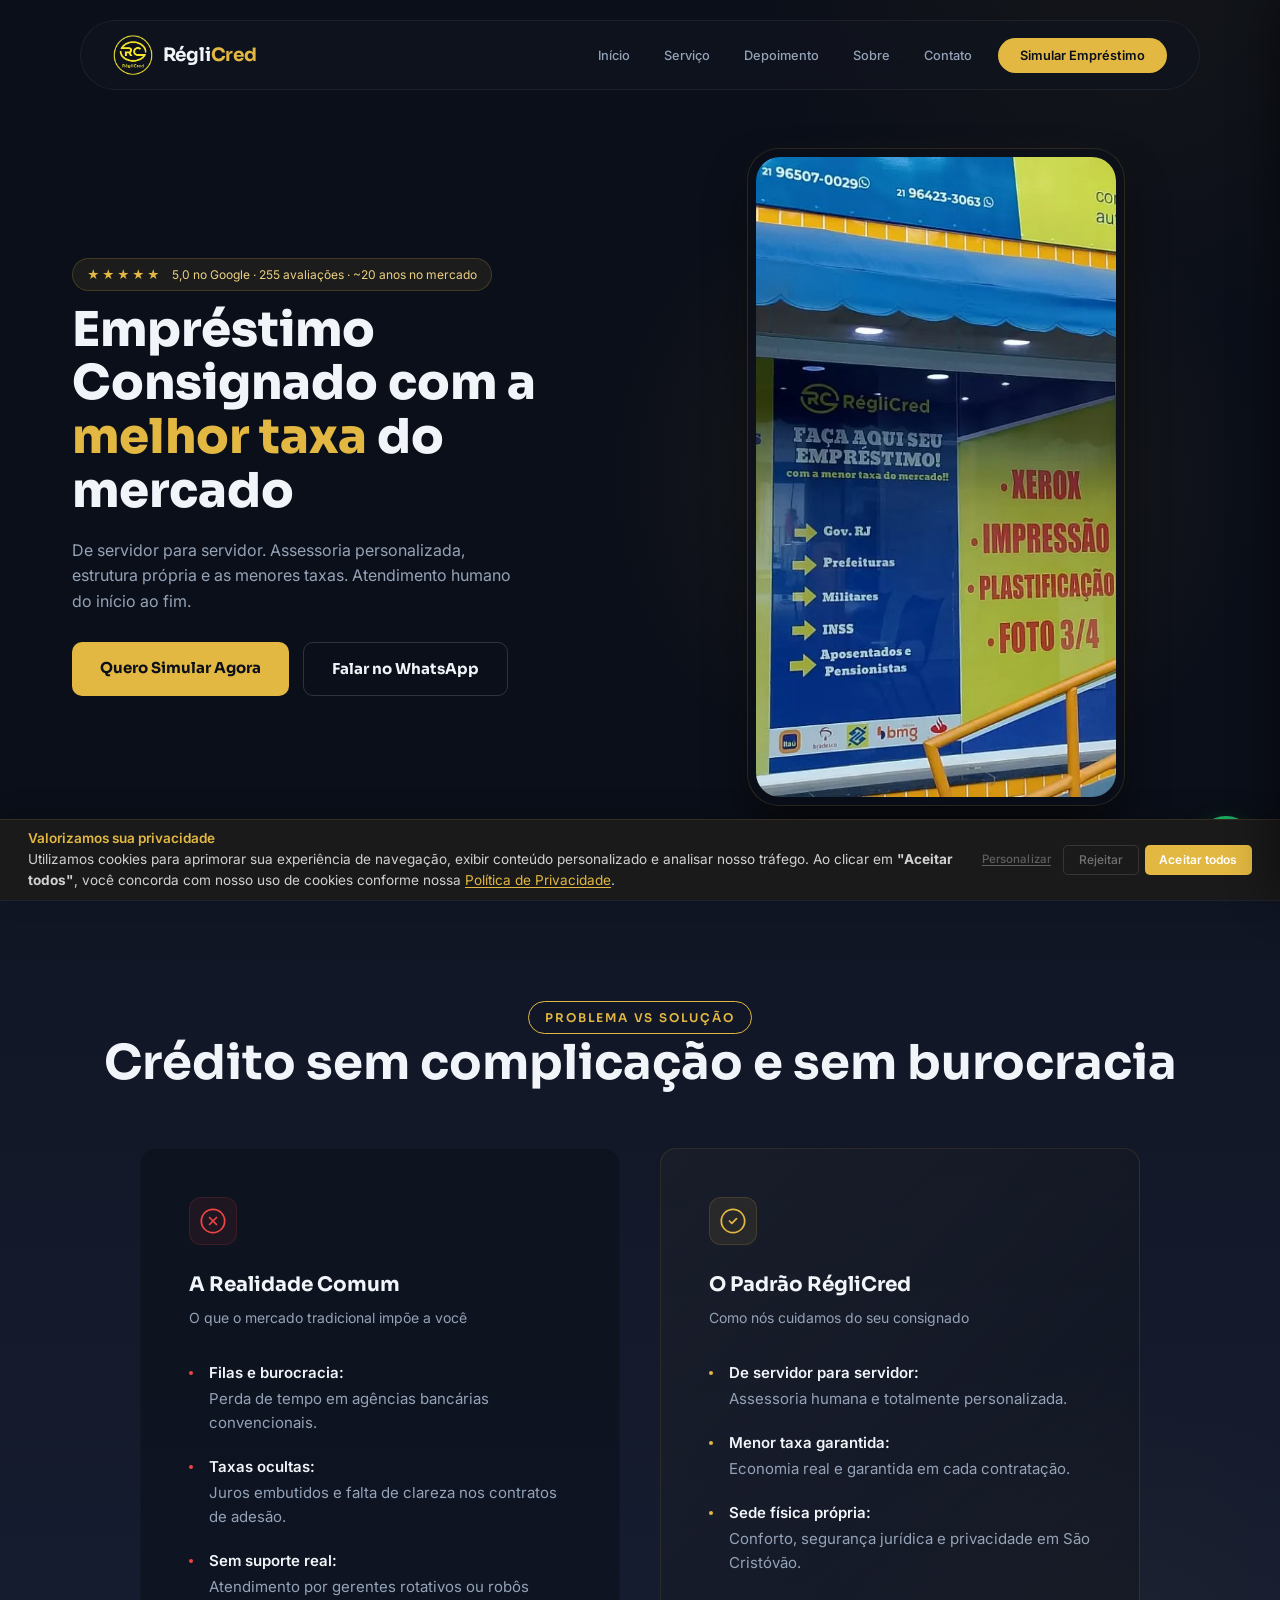
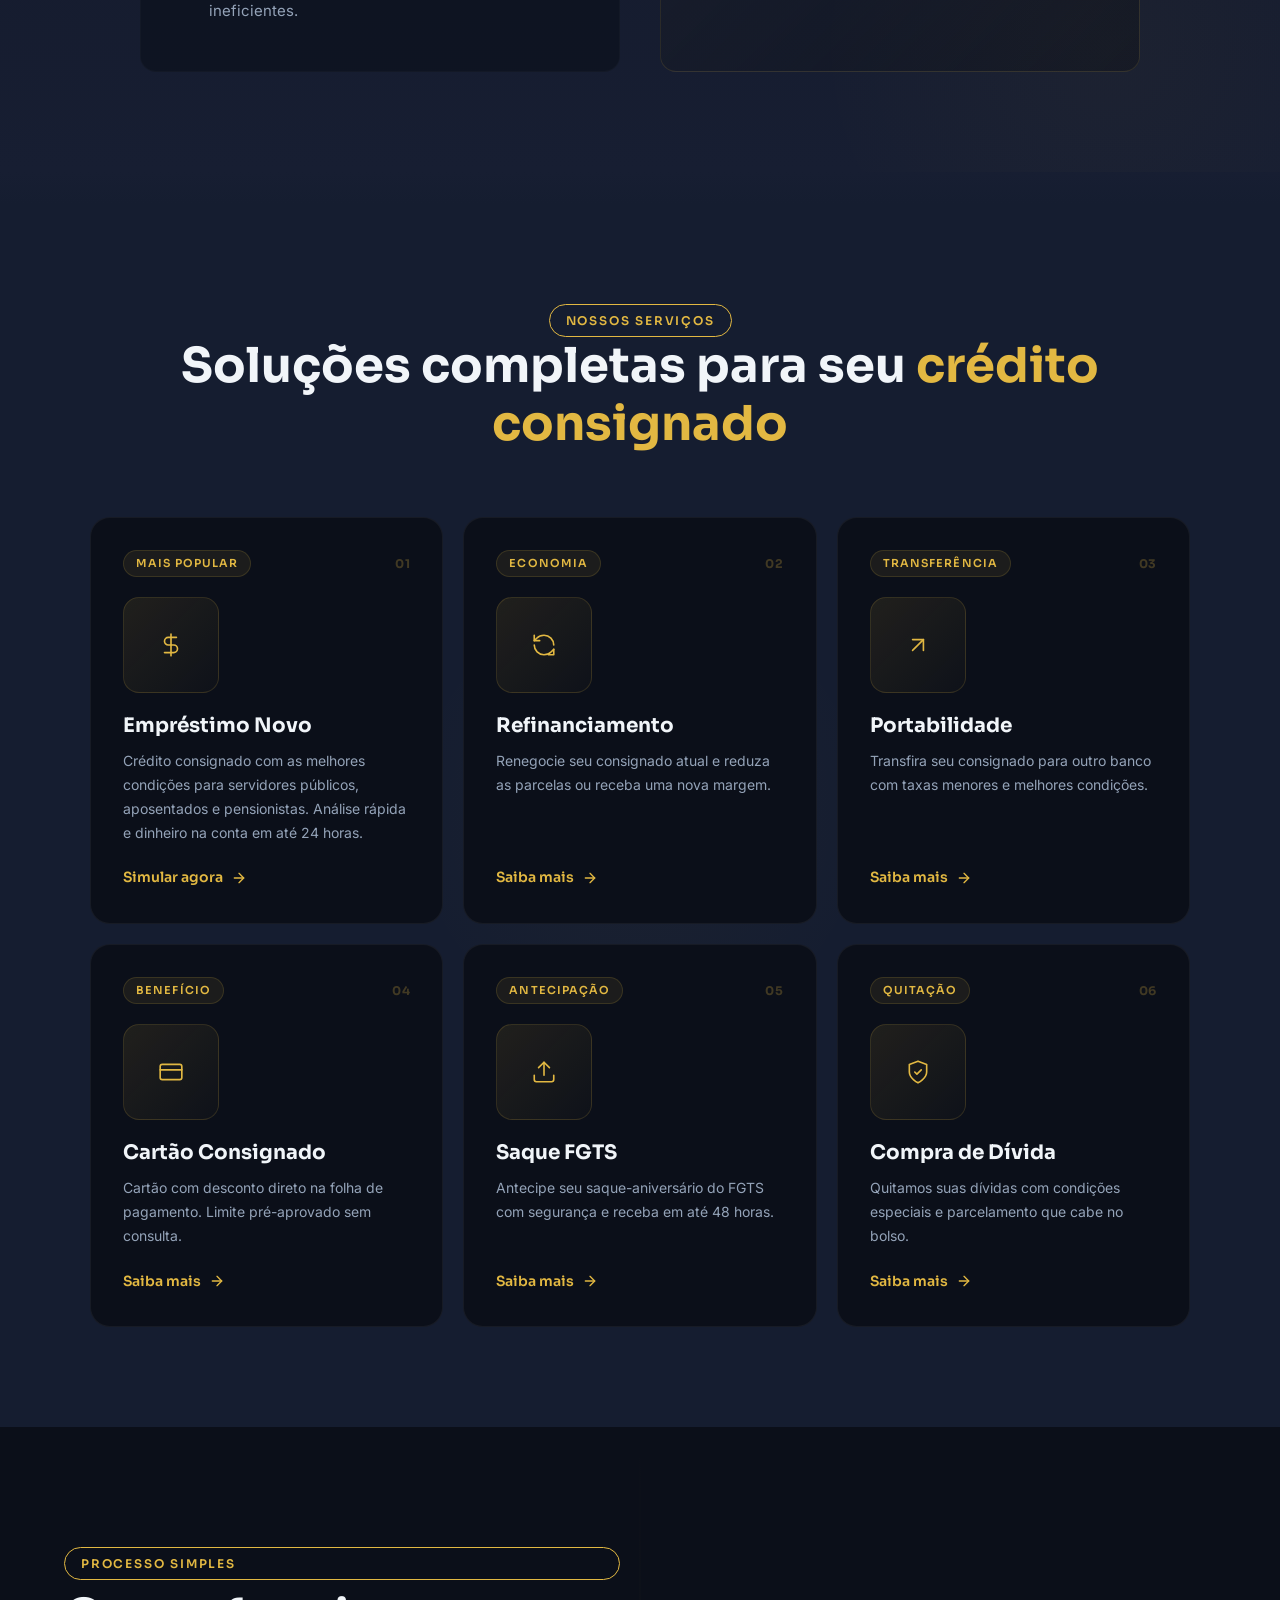
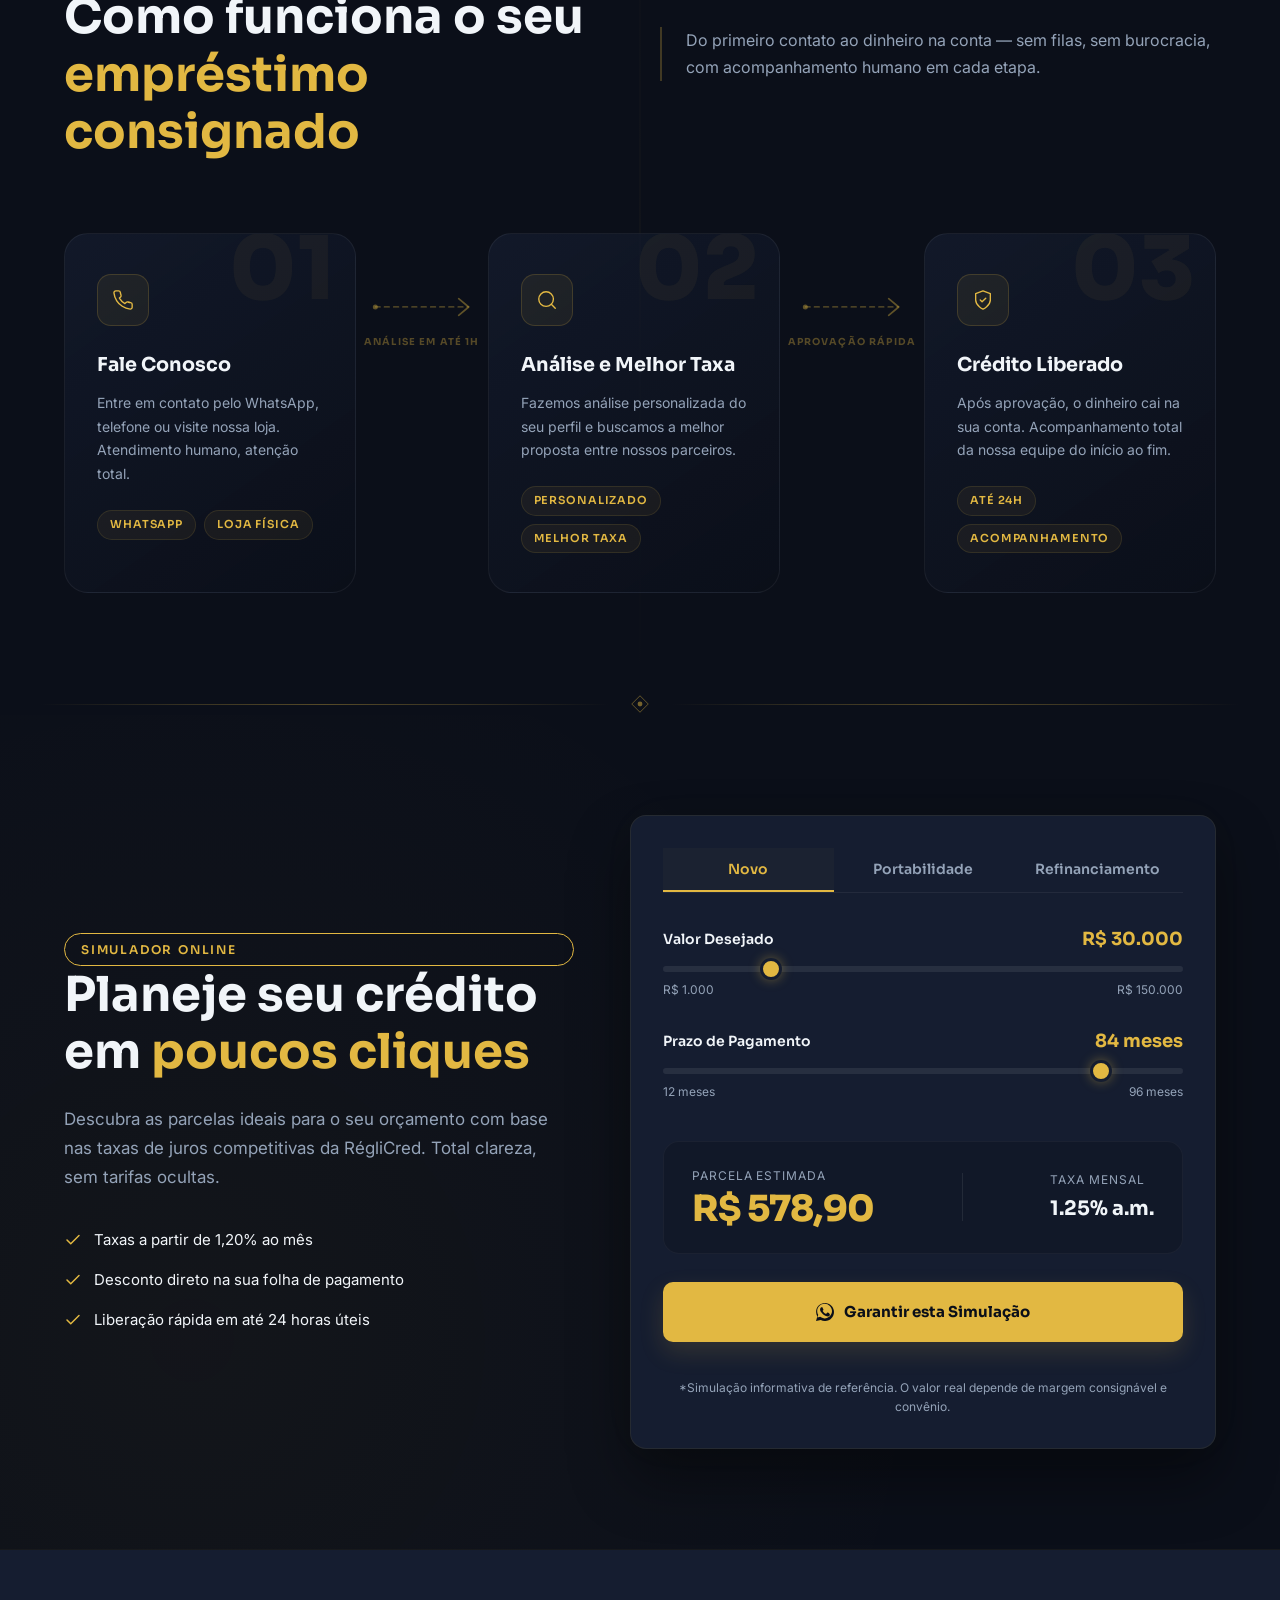
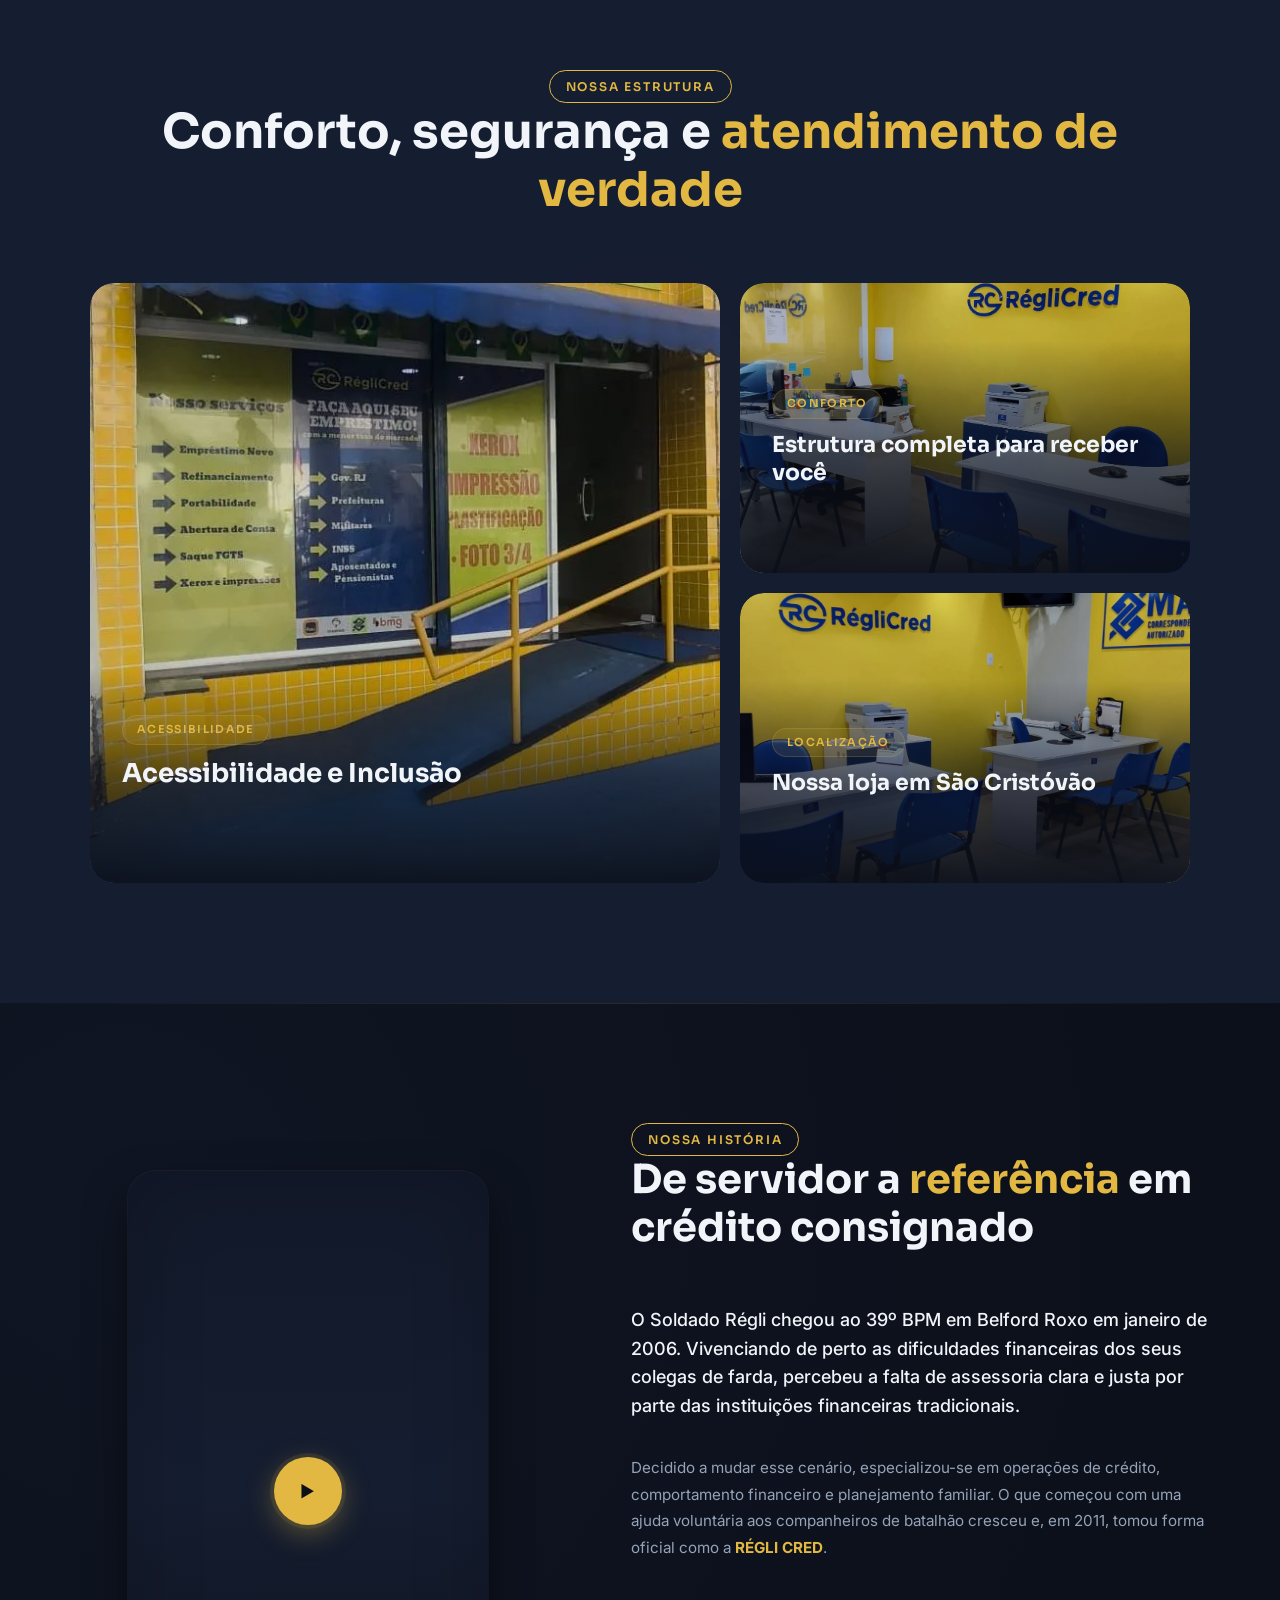
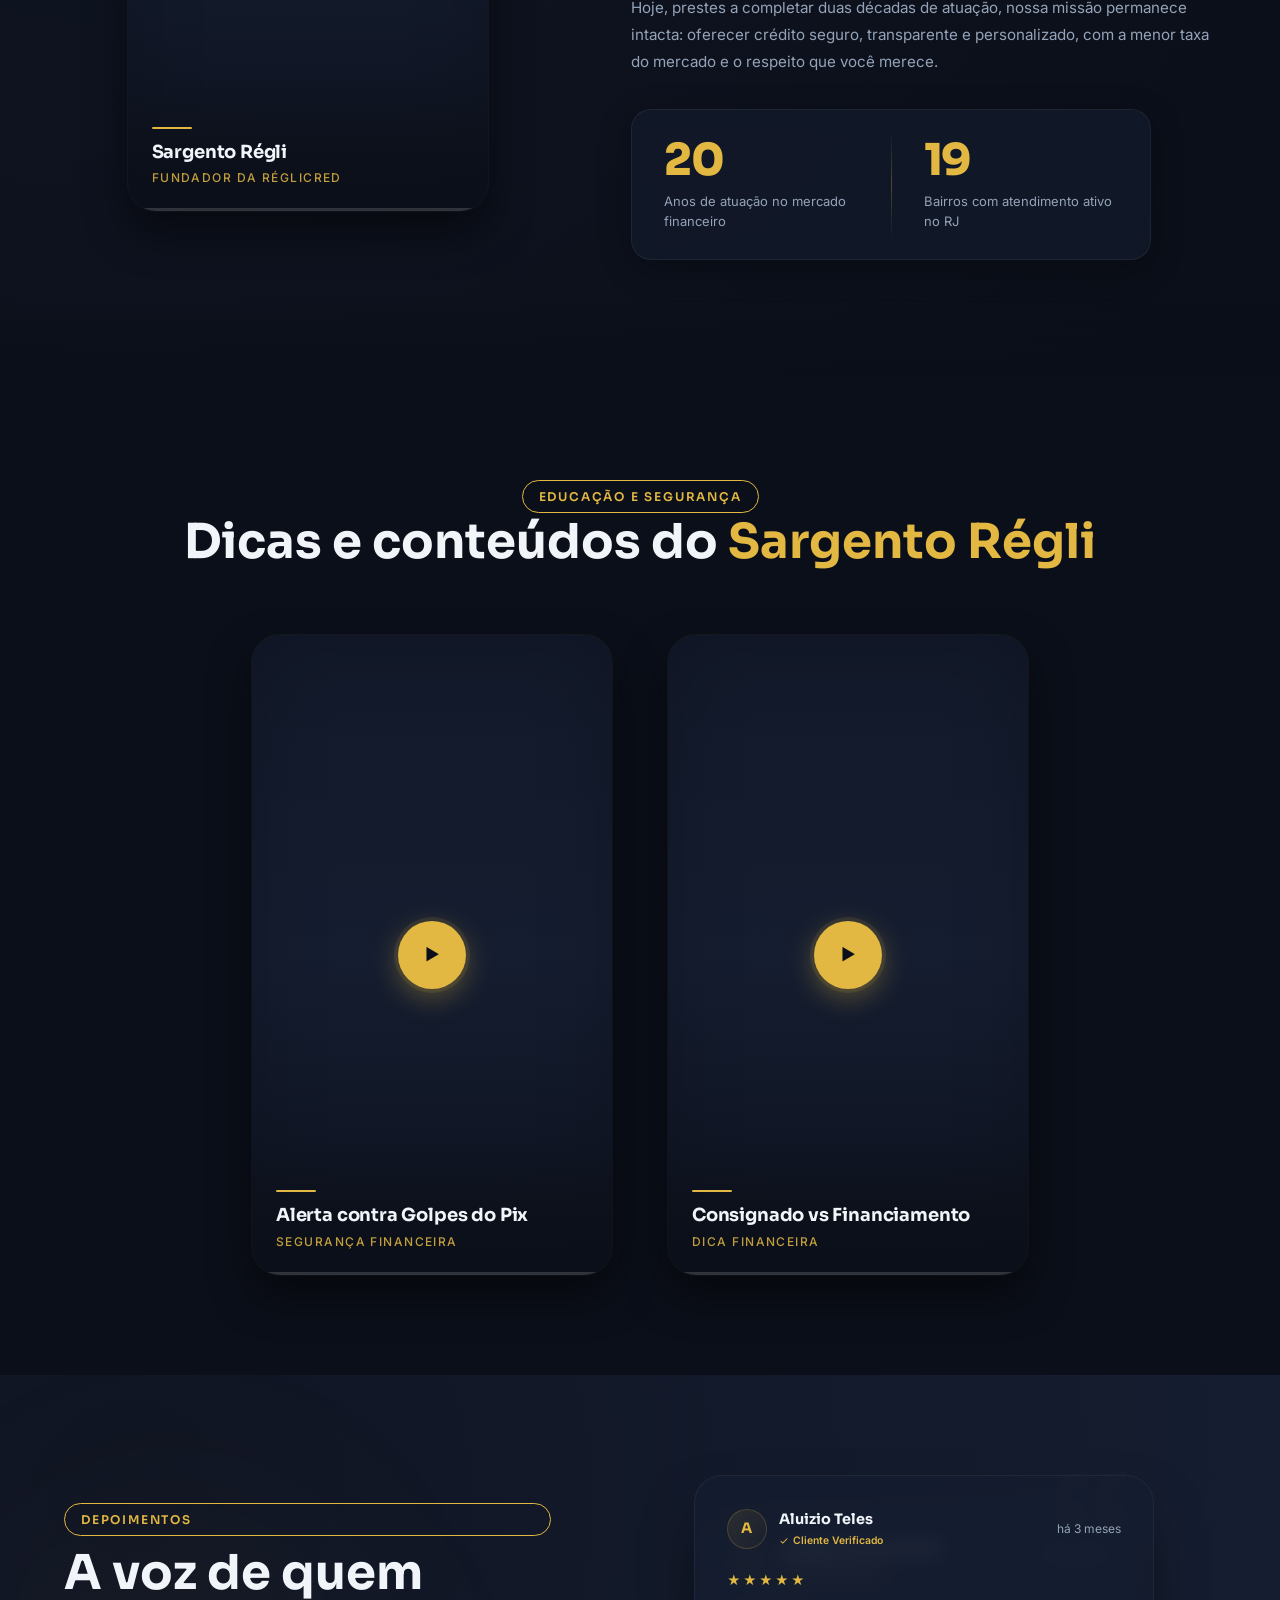
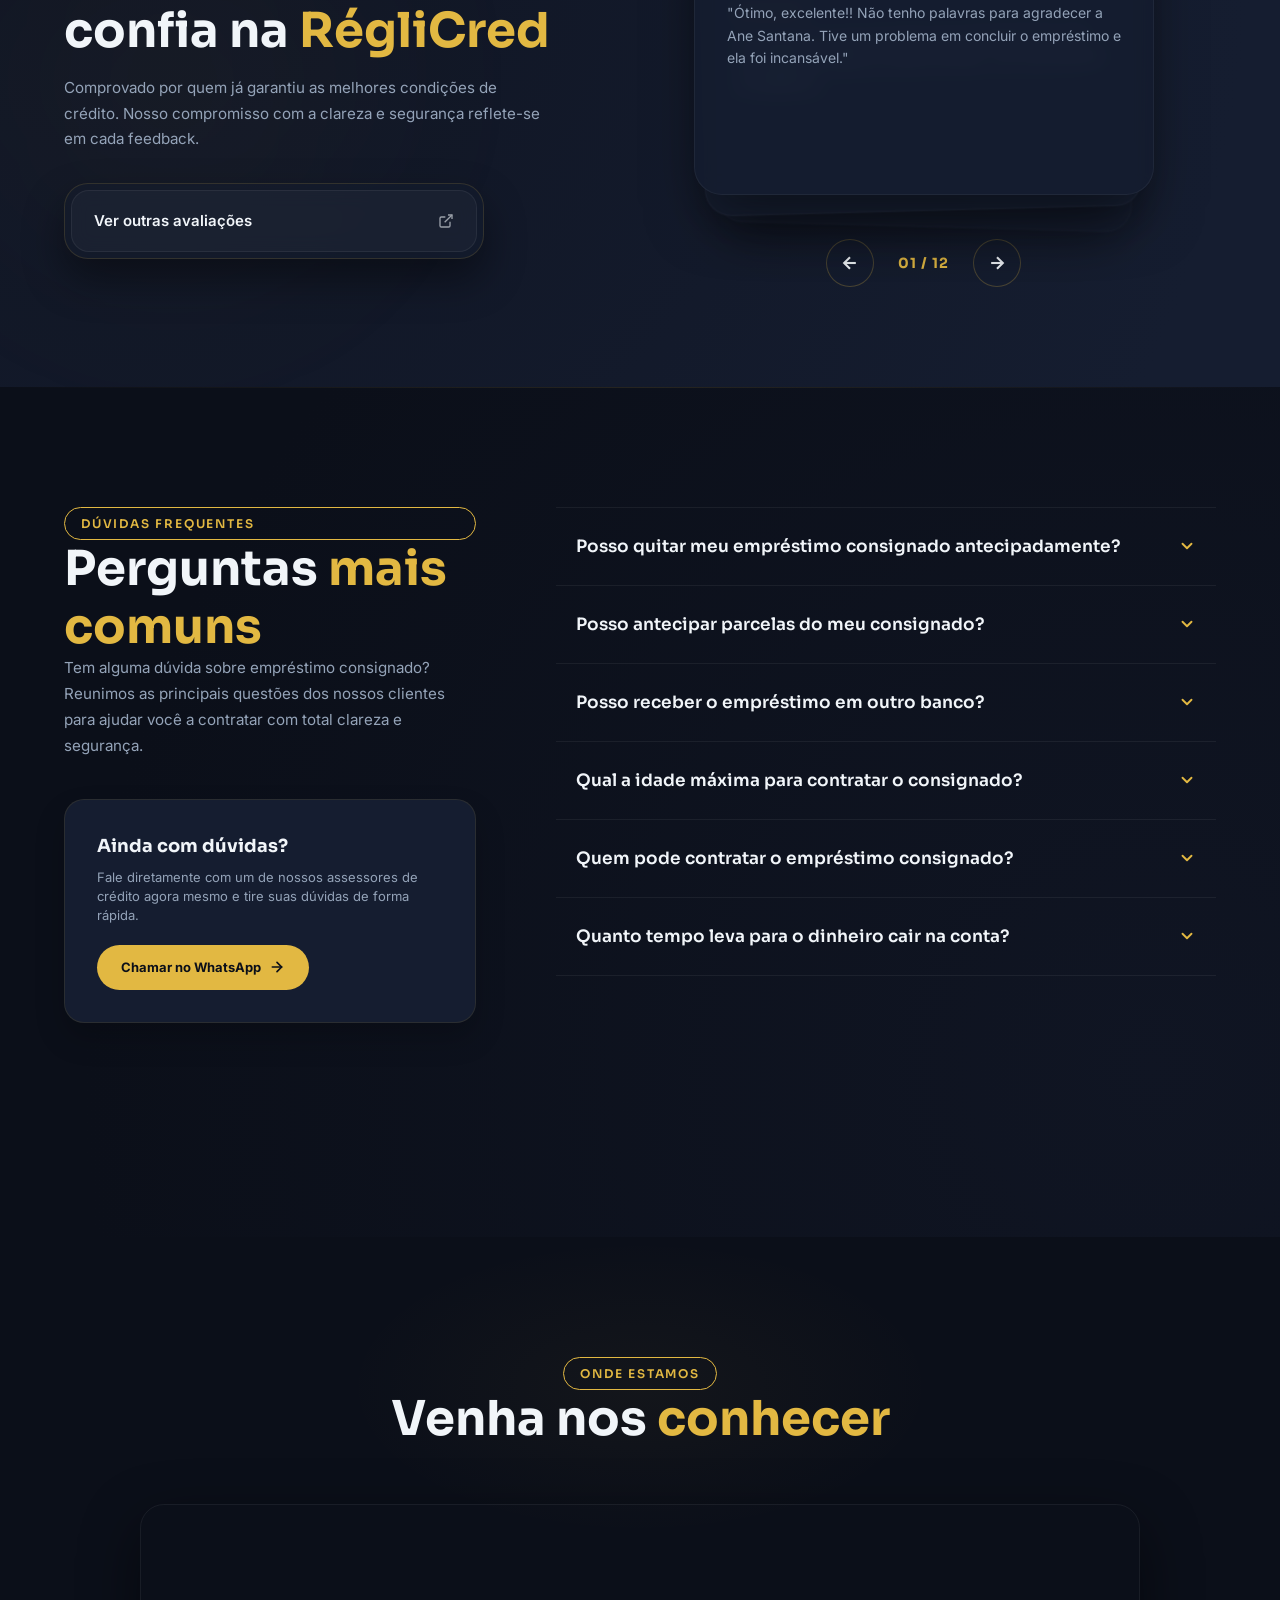
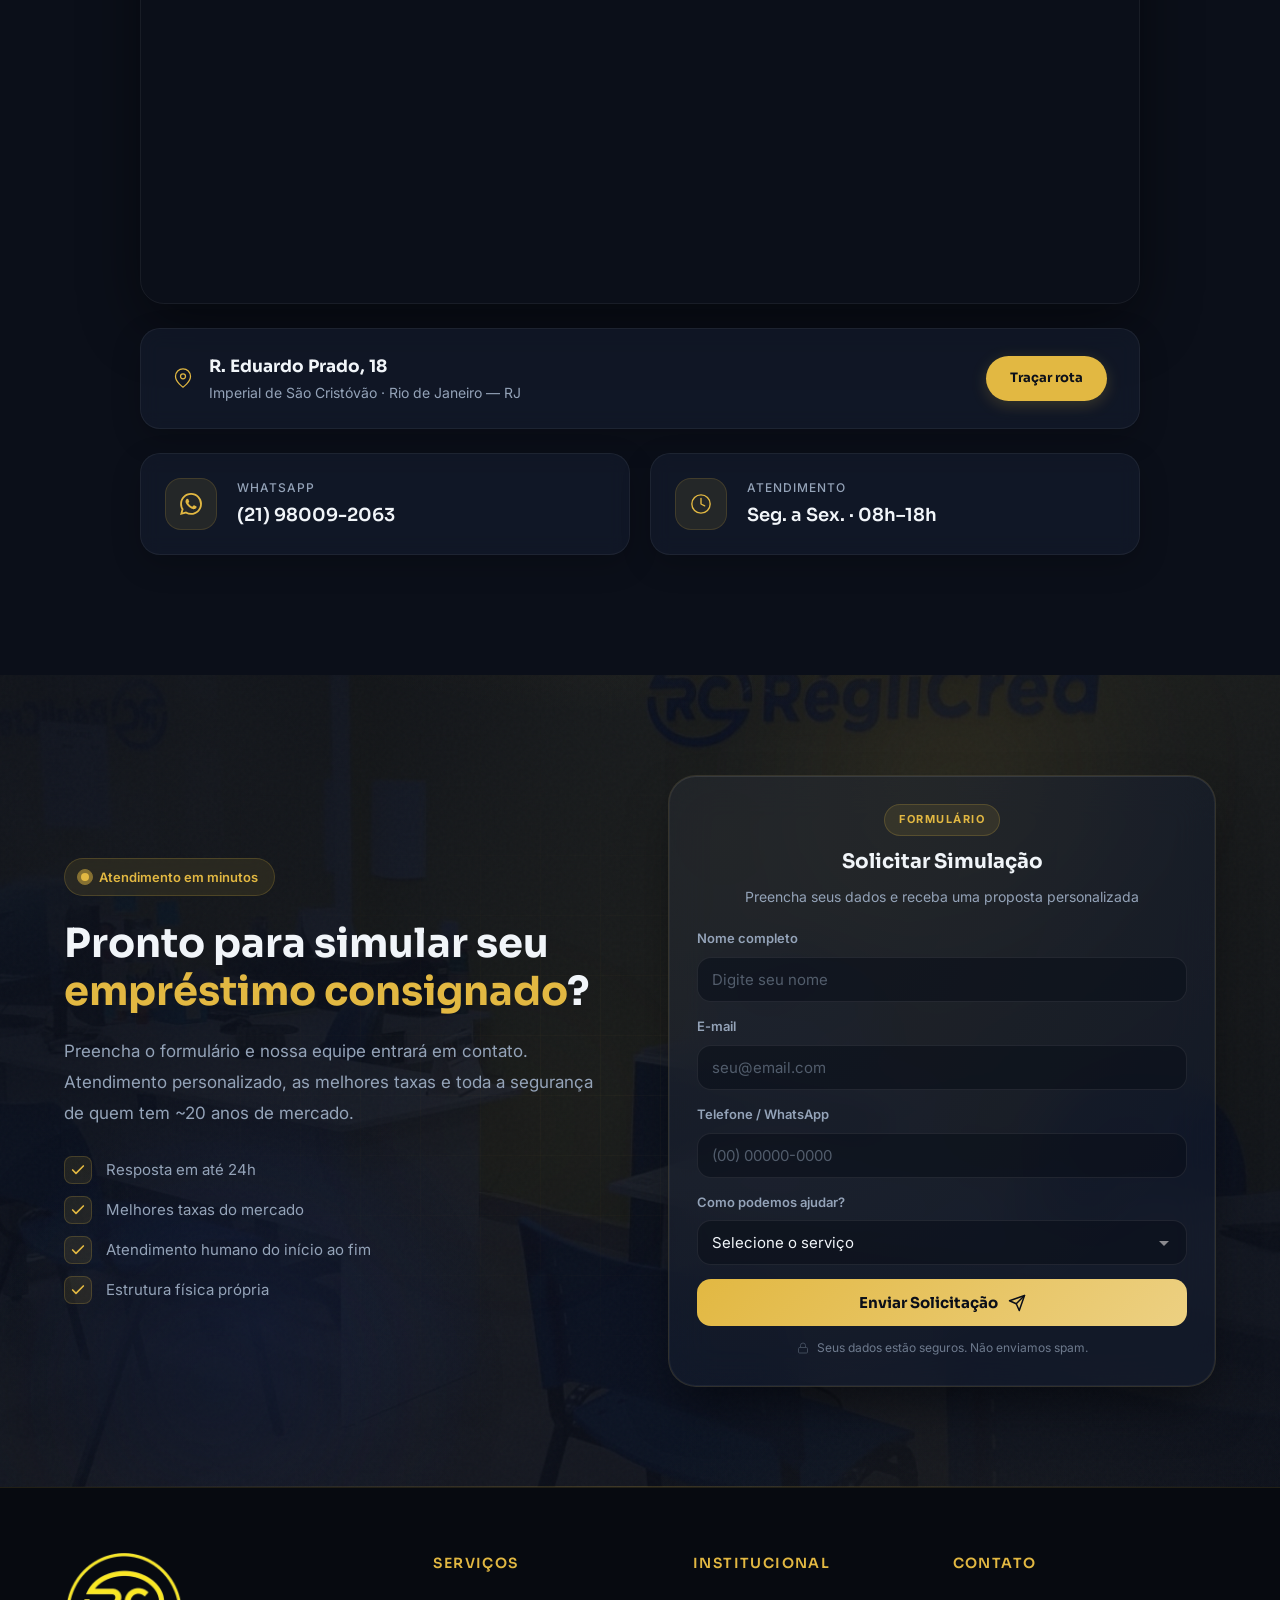
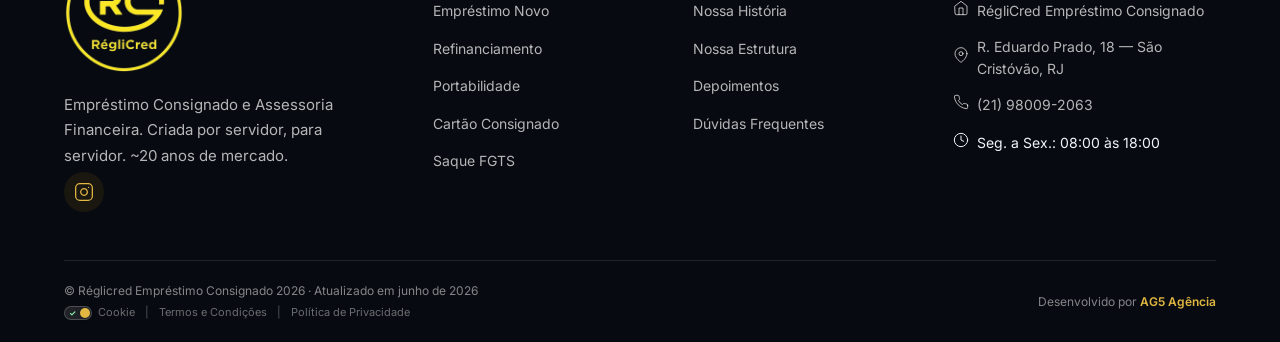
==== commit f6fe328f: "fix:aj" ====
--- a/index.html
+++ b/index.html
@@ -1,21 +1,184 @@
 <!DOCTYPE html>
-<html lang="en">
+<html lang="pt-BR">
 <head>
   <meta charset="UTF-8">
   <meta name="viewport" content="width=device-width, initial-scale=1.0">
-  <title>RégliCred Empréstimo Consignado | ~20 Anos de Confiança</title>
+  <title>Empréstimo Consignado Rio de Janeiro | RégliCred — Melhores Taxas</title>
   <link rel="shortcut icon" href="Assets/favicon-reglicred.ico" type="image/x-icon">
+  <meta name="description" content="Empréstimo Consignado no Rio de Janeiro com as melhores taxas. Servidores públicos, aposentados e pensionistas. ~20 anos de experiência, 5.0 no Google. Simule agora na RégliCred.">
+  <meta name="keywords" content="empréstimo consignado rio de janeiro, crédito consignado rj, empréstimo servidor público, consignado aposentado, refinanciamento consignado, portabilidade consignado, saque fgts, cartão consignado, réglicred, são cristóvão">
+  <meta name="author" content="RégliCred Empréstimo Consignado">
+  <meta name="robots" content="index, follow">
+  <link rel="canonical" href="https://reglicred.com.br/">
+  <link rel="canonical" href="https://reglicred.com.br/">
   <link rel="preconnect" href="https://fonts.googleapis.com">
   <link rel="preconnect" href="https://fonts.gstatic.com" crossorigin>
+  <link rel="preconnect" href="https://assets.cdn.filesafe.space" crossorigin>
+  <link rel="preconnect" href="https://assets.cdn.filesafe.space" crossorigin>
   <link href="https://fonts.googleapis.com/css2?family=Inter:wght@300;400;500;600;700;800&family=Sora:wght@400;500;600;700;800&display=swap" rel="stylesheet">
   <link rel="stylesheet" href="style.css">
   <link rel="stylesheet" href="cookie-banner.css">
+
+  <!-- Open Graph / Facebook -->
+  <meta property="og:type" content="website">
+  <meta property="og:url" content="https://reglicred.com.br/">
+  <meta property="og:title" content="Empréstimo Consignado Rio de Janeiro | RégliCred — Melhores Taxas">
+  <meta property="og:description" content="Empréstimo Consignado no Rio de Janeiro com as melhores taxas. Servidores públicos, aposentados e pensionistas. ~20 anos de experiência, 5.0 no Google.">
+  <meta property="og:image" content="https://reglicred.com.br/Assets/reglicred-fachada-loja-sao-cristovao.webp">
+  <meta property="og:locale" content="pt_BR">
+  <meta property="og:site_name" content="RégliCred">
+
+  <!-- Twitter Cards -->
+  <meta name="twitter:card" content="summary_large_image">
+  <meta name="twitter:url" content="https://reglicred.com.br/">
+  <meta name="twitter:title" content="Empréstimo Consignado Rio de Janeiro | RégliCred — Melhores Taxas">
+  <meta name="twitter:description" content="Empréstimo Consignado no Rio de Janeiro com as melhores taxas. Servidores públicos, aposentados e pensionistas. ~20 anos de experiência.">
+  <meta name="twitter:image" content="https://reglicred.com.br/Assets/reglicred-fachada-loja-sao-cristovao.webp">
+
+  <!-- Local SEO / Geo Tags -->
+  <meta name="geo.region" content="BR-RJ">
+  <meta name="geo.placename" content="Rio de Janeiro">
+  <meta name="geo.position" content="-22.8975;-43.2235">
+  <meta name="ICBM" content="-22.8975, -43.2235">
+
+  <!-- Schema.org JSON-LD: LocalBusiness + FAQPage -->
+  <script type="application/ld+json">
+  {
+    "@context": "https://schema.org",
+    "@graph": [
+      {
+        "@type": "LocalBusiness",
+        "@id": "https://reglicred.com.br/#localbusiness",
+        "name": "RégliCred Empréstimo Consignado",
+        "alternateName": "RÉGLI CRED",
+        "description": "Empréstimo consignado para servidores públicos, aposentados e pensionistas no Rio de Janeiro. ~20 anos de experiência, menores taxas do mercado.",
+        "url": "https://reglicred.com.br/",
+        "telephone": "+5521980092063",
+        "email": "contato@reglicred.com.br",
+        "priceRange": "$$",
+        "image": "https://reglicred.com.br/Assets/reglicred-fachada-loja-sao-cristovao.webp",
+        "logo": "https://reglicred.com.br/Assets/logo-reglicred-desktop.webp",
+        "founder": {
+          "@type": "Person",
+          "name": "Sargento Régli"
+        },
+        "foundingDate": "2011",
+        "address": {
+          "@type": "PostalAddress",
+          "streetAddress": "R. Eduardo Prado, 18",
+          "addressLocality": "Rio de Janeiro",
+          "addressRegion": "RJ",
+          "postalCode": "20940-020",
+          "addressCountry": "BR"
+        },
+        "geo": {
+          "@type": "GeoCoordinates",
+          "latitude": -22.8975,
+          "longitude": -43.2235
+        },
+        "openingHoursSpecification": [
+          {
+            "@type": "OpeningHoursSpecification",
+            "dayOfWeek": ["Monday", "Tuesday", "Wednesday", "Thursday", "Friday"],
+            "opens": "08:00",
+            "closes": "18:00"
+          }
+        ],
+        "aggregateRating": {
+          "@type": "AggregateRating",
+          "ratingValue": "5.0",
+          "reviewCount": "255",
+          "bestRating": "5",
+          "worstRating": "1"
+        },
+        "areaServed": {
+          "@type": "City",
+          "name": "Rio de Janeiro",
+          "containedInPlace": {
+            "@type": "State",
+            "name": "Rio de Janeiro",
+            "containedInPlace": {
+              "@type": "Country",
+              "name": "Brasil"
+            }
+          }
+        },
+        "sameAs": [
+          "https://instagram.com/regli_cred"
+        ]
+      },
+      {
+        "@type": "FAQPage",
+        "@id": "https://reglicred.com.br/#faq",
+        "mainEntity": [
+          {
+            "@type": "Question",
+            "name": "Posso quitar meu empréstimo consignado antecipadamente?",
+            "acceptedAnswer": {
+              "@type": "Answer",
+              "text": "Sim! O empréstimo consignado pode ser quitado a qualquer momento. Ao quitar antecipadamente, você paga apenas os juros proporcionais ao período em que usou o crédito, economizando no valor total."
+            }
+          },
+          {
+            "@type": "Question",
+            "name": "Posso antecipar parcelas do meu consignado?",
+            "acceptedAnswer": {
+              "@type": "Answer",
+              "text": "Sim, é possível antecipar parcelas. Entre em contato conosco que analisamos sua situação e apresentamos as melhores opções para o seu perfil."
+            }
+          },
+          {
+            "@type": "Question",
+            "name": "Posso receber o empréstimo em outro banco?",
+            "acceptedAnswer": {
+              "@type": "Answer",
+              "text": "Sim, o crédito pode ser depositado na conta bancária de sua preferência, não precisa ser na mesma instituição onde o consignado é contratado."
+            }
+          },
+          {
+            "@type": "Question",
+            "name": "Qual a idade máxima para contratar o consignado?",
+            "acceptedAnswer": {
+              "@type": "Answer",
+              "text": "A idade máxima varia conforme o banco, geralmente é de até 75 a 80 anos na última parcela. Para aposentados e pensionistas INSS, as regras são específicas e nossa equipe pode verificar sua elegibilidade."
+            }
+          },
+          {
+            "@type": "Question",
+            "name": "Quem pode contratar o empréstimo consignado?",
+            "acceptedAnswer": {
+              "@type": "Answer",
+              "text": "Servidores públicos federais, estaduais e municipais, aposentados e pensionistas do INSS, militares das Forças Armadas e Forças Auxiliares, e trabalhadores com carteira assinada de empresas privadas conveniadas."
+            }
+          },
+          {
+            "@type": "Question",
+            "name": "Quanto tempo leva para o dinheiro cair na conta?",
+            "acceptedAnswer": {
+              "@type": "Answer",
+              "text": "Após a aprovação e assinatura do contrato, o dinheiro é liberado em até 24 horas úteis. Nossa equipe acompanha todo o processo para garantir a maior agilidade possível."
+            }
+          }
+        ]
+      },
+      {
+        "@type": "WebSite",
+        "@id": "https://reglicred.com.br/#website",
+        "url": "https://reglicred.com.br/",
+        "name": "RégliCred Empréstimo Consignado",
+        "publisher": {
+          "@id": "https://reglicred.com.br/#localbusiness"
+        }
+      }
+    ]
+  }
+  </script>
 </head>
 <body>
   <!-- Loading Screen -->
   <div class="loading-screen" id="loading-screen">
     <div class="loading-content">
-      <img src="Assets/logo-reglicred-mobile.webp" alt="RégliCred" class="loading-logo">
+      <img src="Assets/logo-reglicred-mobile.webp" alt="RégliCred" class="loading-logo" width="80" height="80" fetchpriority="high">
       <div class="loading-bar"><div class="loading-progress"></div></div>
       <p class="loading-text">Carregando...</p>
     </div>
@@ -25,7 +188,7 @@
   <nav class="navbar" id="navbar">
     <div class="nav-container">
       <a href="#hero" class="nav-logo">
-        <img src="Assets/logo-reglicred-desktop.webp" alt="RégliCred" class="logo-img">
+        <img src="Assets/logo-reglicred-desktop.webp" alt="RégliCred" class="logo-img" width="40" height="40" fetchpriority="high">
         <span class="logo-text">Régli<span class="gold">Cred</span></span>
       </a>
       <button class="nav-toggle" id="nav-toggle" aria-label="Menu">
@@ -43,6 +206,7 @@
   </nav>
 
   <!-- Hero Section -->
+  <main>
   <section class="hero" id="hero">
     <div class="hero-container">
       <div class="hero-text">
@@ -59,11 +223,12 @@
       </div>
       <div class="hero-visual">
         <div class="hero-image-wrapper">
-          <video class="hero-video" autoplay loop muted playsinline poster="Assets/reglicred-fachada-loja-sao-cristovao.webp">
-            <source src="Assets/reglicred-video-tour-loja-atendimento.mp4" type="video/mp4">
+          <video class="hero-video" autoplay loop muted playsinline preload="none" poster="Assets/reglicred-fachada-loja-sao-cristovao.webp">
+            <source src="https://assets.cdn.filesafe.space/7hzaWcGgawCV1WudlwA7/media/6a2c65328a3c98ce565194c4.mp4" type="video/mp4">
           </video>
         </div>
       </div>
+    </div>
   </section>
 
   <!-- Dor e Solução Minimalista Premium -->
@@ -440,7 +605,7 @@
         <div class="estrutura-card estrutura-card--featured reveal" data-delay="0">
           <div class="estrutura-card-shine"></div>
           <div class="estrutura-card-inner">
-            <img src="Assets/reglicred-acesso-cadeirante-fachada.webp" alt="Rampa de acessibilidade e demarcação de cadeirantes na entrada da RégliCred" loading="lazy">
+            <img src="Assets/reglicred-acesso-cadeirante-fachada.webp" alt="Rampa de acessibilidade e demarcação de cadeirantes na entrada da RégliCred em São Cristóvão, Rio de Janeiro" loading="lazy" width="600" height="400">
             <div class="estrutura-card-overlay">
               <div class="estrutura-card-meta">
                 <span class="estrutura-card-tag">Acessibilidade</span>
@@ -453,7 +618,7 @@
         <div class="estrutura-card reveal" data-delay="150">
           <div class="estrutura-card-shine"></div>
           <div class="estrutura-card-inner">
-            <img src="Assets/reglicred-sala-atendimento-consignado-1.webp" alt="Sala de atendimento ao cliente no escritório próprio da RégliCred" loading="lazy">
+            <img src="Assets/reglicred-sala-atendimento-consignado-1.webp" alt="Sala de atendimento privativa e climatizada da RégliCred para consultoria de crédito consignado" loading="lazy" width="600" height="400">
             <div class="estrutura-card-overlay">
               <div class="estrutura-card-meta">
                 <span class="estrutura-card-tag">Conforto</span>
@@ -466,7 +631,7 @@
         <div class="estrutura-card reveal" data-delay="300">
           <div class="estrutura-card-shine"></div>
           <div class="estrutura-card-inner">
-            <img src="Assets/reglicred-escritorio-mesas-atendimento.webp" alt="Escritório com mesas de atendimento da RégliCred em São Cristóvão" loading="lazy">
+            <img src="Assets/reglicred-escritorio-mesas-atendimento.webp" alt="Escritório próprio da RégliCred com mesas de atendimento em São Cristóvão, Rio de Janeiro" loading="lazy" width="600" height="400">
             <div class="estrutura-card-overlay">
               <div class="estrutura-card-meta">
                 <span class="estrutura-card-tag">Localização</span>
@@ -493,42 +658,38 @@
         <!-- Vídeo da História -->
         <div class="sobre-media reveal" data-delay="0">
           <div class="video-container" id="main-video-container">
-            <video id="historia-video" loop muted playsinline>
-              <source src="Assets/reglicred-video-sargento-regli-apresentacao.mp4" type="video/mp4">
+            <video class="premium-grid-video" loop muted playsinline id="historia-video">
+              <source src="https://assets.cdn.filesafe.space/7hzaWcGgawCV1WudlwA7/media/6a2c6554fc5dba9abb187587.mp4" type="video/mp4">
             </video>
-            
-            <!-- Overlay de Play/Pause (centro) -->
-            <div class="video-overlay" onclick="toggleMainVideoPlay()">
+            <div class="video-overlay" onclick="toggleGridVideoPlay('historia-video')">
               <div class="video-play-icon">
-                <svg class="play-symbol" viewBox="0 0 24 24" fill="currentColor" width="20" height="20"><path d="M8 5v14l11-7z"/></svg>
-                <svg class="pause-symbol" viewBox="0 0 24 24" fill="currentColor" width="20" height="20"><path d="M6 19h4V5H6v14zm8-14v14h4V5h-4z"/></svg>
-              </div>
-            </div>
-            
-            <!-- Badge superior esquerdo -->
+                <span class="play-symbol">▶</span>
+                <span class="pause-symbol">❚❚</span>
+              </div>
+            </div>
             <div class="video-badge">
               <span class="pulse-dot"></span>
               Assista à Mensagem
             </div>
-            
-            <!-- Botões superiores direito -->
             <div class="video-top-controls">
-              <button class="video-icon-btn" id="btn-page-audio" onclick="toggleMainVideoMute(event)" title="Alternar Som" aria-label="Alternar Som">
+              <button class="video-icon-btn grid-audio-btn" onclick="toggleGridVideoMute(event, 'historia-video')" title="Alternar Som" aria-label="Alternar Som">
                 <svg class="btn-icon icon-mute" viewBox="0 0 24 24" fill="none" stroke="currentColor" stroke-width="2" stroke-linecap="round" stroke-linejoin="round" width="16" height="16"><path d="M11 5L6 9H2v6h4l5 4V5z"/><line x1="23" y1="9" x2="17" y2="15"/><line x1="17" y1="9" x2="23" y2="15"/></svg>
                 <svg class="btn-icon icon-sound" viewBox="0 0 24 24" fill="none" stroke="currentColor" stroke-width="2" stroke-linecap="round" stroke-linejoin="round" width="16" height="16"><path d="M11 5L6 9H2v6h4l5 4V5z"/><path d="M19.07 4.93a10 10 0 010 14.14M15.54 8.46a5 5 0 010 7.07"/></svg>
               </button>
-              <button class="video-icon-btn" id="btn-page-expand" onclick="openPremiumModal(event)" title="Expandir" aria-label="Expandir Vídeo">
+              <button class="video-icon-btn" onclick="openPremiumModalDynamic(event, 'historia-video')" title="Expandir" aria-label="Expandir Vídeo">
                 <svg class="btn-icon" viewBox="0 0 24 24" fill="none" stroke="currentColor" stroke-width="2" stroke-linecap="round" stroke-linejoin="round" width="16" height="16"><path d="M8 3H5a2 2 0 00-2 2v3m18 0V5a2 2 0 00-2-2h-3m0 18h3a2 2 0 002-2v-3M3 16v3a2 2 0 002 2h3"/></svg>
               </button>
             </div>
-            
-            <!-- Legenda Premium inferior (dentro do vídeo) -->
             <div class="video-caption-premium">
               <div class="video-caption-line"></div>
               <div class="video-caption-content">
                 <span class="video-caption-name">Sargento Régli</span>
                 <span class="video-caption-title">Fundador da RégliCred</span>
               </div>
+            </div>
+            <!-- Barra de Progresso do Vídeo -->
+            <div class="video-progress-bar" id="progress-historia-video">
+              <div class="video-progress-fill"></div>
             </div>
           </div>
         </div>
@@ -568,17 +729,9 @@
         </svg>
       </button>
       <div class="video-modal-player-wrapper">
-        <video id="modal-video" loop playsinline>
-          <source src="Assets/reglicred-video-sargento-regli-apresentacao.mp4" type="video/mp4">
+        <video id="modal-video" loop playsinline controls controlsList="nodownload">
+          <source src="https://assets.cdn.filesafe.space/7hzaWcGgawCV1WudlwA7/media/6a2c6554fc5dba9abb187587.mp4" type="video/mp4">
         </video>
-        <div class="video-modal-controls">
-          <button class="video-modal-btn" id="modal-btn-audio" onclick="toggleModalVideoMute()">
-            <span class="modal-control-icon">🔇</span> Ativar Som
-          </button>
-          <button class="video-modal-btn" id="modal-btn-fullscreen" onclick="expandModalVideoFullscreen()">
-            <span class="modal-control-icon">📺</span> Tela Cheia
-          </button>
-        </div>
       </div>
     </div>
   </div>
@@ -596,7 +749,7 @@
         <div class="video-card-premium reveal" data-delay="0">
           <div class="video-container" id="video-card-container-1">
             <video class="premium-grid-video" loop muted playsinline id="video-security">
-              <source src="Assets/reglicred-video-sargento-regli-alerta-golpe-pix.mp4" type="video/mp4">
+              <source src="https://assets.cdn.filesafe.space/7hzaWcGgawCV1WudlwA7/media/6a2c653288a00c971154289e.mp4" type="video/mp4">
             </video>
             <div class="video-overlay" onclick="toggleGridVideoPlay('video-security')">
               <div class="video-play-icon">
@@ -624,6 +777,10 @@
                 <span class="video-caption-title">Segurança Financeira</span>
               </div>
             </div>
+            <!-- Barra de Progresso do Vídeo -->
+            <div class="video-progress-bar" id="progress-video-security">
+              <div class="video-progress-fill"></div>
+            </div>
           </div>
         </div>
 
@@ -631,7 +788,7 @@
         <div class="video-card-premium reveal" data-delay="150">
           <div class="video-container" id="video-card-container-2">
             <video class="premium-grid-video" loop muted playsinline id="video-dica">
-              <source src="Assets/reglicred-video-sargento-regli-consignado-x-financiamento.mp4" type="video/mp4">
+              <source src="https://assets.cdn.filesafe.space/7hzaWcGgawCV1WudlwA7/media/6a2c655c507361eaa3bba004.mp4" type="video/mp4">
             </video>
             <div class="video-overlay" onclick="toggleGridVideoPlay('video-dica')">
               <div class="video-play-icon">
@@ -658,6 +815,10 @@
                 <span class="video-caption-name">Consignado vs Financiamento</span>
                 <span class="video-caption-title">Dica Financeira</span>
               </div>
+            </div>
+            <!-- Barra de Progresso do Vídeo -->
+            <div class="video-progress-bar" id="progress-video-dica">
+              <div class="video-progress-fill"></div>
             </div>
           </div>
         </div>
@@ -969,7 +1130,7 @@
       <div class="footer-grid">
         <div class="footer-brand">
           <a href="#hero" class="footer-logo">
-            <img src="Assets/logo-reglicred-desktop.webp" alt="RégliCred" class="footer-logo-img">
+            <img src="Assets/logo-reglicred-desktop.webp" alt="RégliCred" class="footer-logo-img" width="40" height="40" loading="lazy">
           </a>
           <p>Empréstimo Consignado e Assessoria Financeira. Criada por servidor, para servidor. ~20 anos de mercado.</p>
           <a href="https://instagram.com/regli_cred" target="_blank" rel="noopener" class="footer-instagram" aria-label="Instagram RégliCred">
@@ -1031,7 +1192,7 @@
       </div>
       <div class="footer-bottom">
         <div class="footer-credits-left">
-          <p class="footer-copyright-text">© Réglicred Empréstimo Consignado 2026</p>
+          <p class="footer-copyright-text">© Réglicred Empréstimo Consignado 2026 · Atualizado em junho de 2026</p>
           <div class="footer-legal-links">
             <a href="#" id="ck-prefs-link" class="cookie-link">
               <span class="cookie-toggle" id="cookie-toggle">
@@ -1053,6 +1214,7 @@
       </div>
     </div>
   </footer>
+  </main>
 
   <!-- WhatsApp Float Button -->
   <!-- WhatsApp Premium Experience -->
@@ -1066,7 +1228,7 @@
       <div class="wa-content">
         <div class="wa-header">
           <div class="wa-avatar-wrapper">
-            <img src="Assets/logo-reglicred-mobile.webp" alt="RégliCred" class="wa-avatar">
+            <img src="Assets/logo-reglicred-mobile.webp" alt="RégliCred" class="wa-avatar" width="40" height="40" loading="lazy">
             <span class="wa-status-dot"></span>
           </div>
           <div class="wa-info">
@@ -1101,7 +1263,7 @@
   <aside class="drawer" id="drawer" aria-hidden="true">
     <div class="drawer-header">
       <a href="#hero" class="drawer-logo" id="drawer-logo-link">
-        <img src="Assets/logo-reglicred-mobile.webp" alt="RégliCred" class="logo-img">
+        <img src="Assets/logo-reglicred-mobile.webp" alt="RégliCred" class="logo-img" width="40" height="40" fetchpriority="high">
         <span class="logo-text">Régli<span class="gold">Cred</span></span>
       </a>
       <button class="drawer-close" id="drawer-close" aria-label="Fechar menu">
@@ -1122,7 +1284,7 @@
     </div>
   </aside>
 
-  <script src="script.js"></script>
+  <script src="script.js" defer></script>
   <!-- Cookie Banner -->
   <div id="ck-banner" class="ck-banner" role="dialog" aria-modal="true" aria-label="Aviso de cookies" aria-live="polite" aria-hidden="true">
     <div class="ck-banner__inner">
--- a/style.css
+++ b/style.css
@@ -1881,6 +1881,22 @@
   object-fit: cover;
   transition: transform 0.8s cubic-bezier(0.22, 1, 0.36, 1), filter 0.5s ease;
   filter: brightness(0.85) saturate(0.95);
+  border-radius: 28px;
+}
+
+/* No hover do container, garante que controles nativos apareçam por cima */
+.video-container:hover video::-webkit-media-controls-panel {
+  opacity: 1 !important;
+}
+
+/* Quando o vídeo está em play, ajusta z-index da legenda para não sobrepor controles */
+.video-container.playing .video-caption-premium {
+  z-index: 3;
+  padding-bottom: 50px;
+}
+
+.video-container.playing:hover .video-caption-premium {
+  padding-bottom: 54px;
 }
 
 .video-container:hover video {
@@ -2051,8 +2067,8 @@
 }
 
 .video-icon-btn {
-  width: 98px;
-  height: 98px;
+  width: 40px;
+  height: 40px;
   border-radius: 50%;
   background: rgba(11, 15, 25, 0.8);
   backdrop-filter: blur(12px);
@@ -2124,6 +2140,11 @@
   flex-direction: column;
   gap: 12px;
   transition: all 0.5s ease;
+  pointer-events: none;
+}
+
+.video-caption-premium > * {
+  pointer-events: auto;
 }
 
 .video-container:hover .video-caption-premium {
@@ -2265,53 +2286,67 @@
   height: 100%;
   object-fit: cover;
   background: #000;
+  border-radius: 24px;
+}
+
+/* Estilização da barra de controles nativa do HTML5 video */
+.video-modal-player-wrapper video::-webkit-media-controls {
+  border-radius: 0 0 24px 24px;
+  overflow: hidden;
+}
+
+.video-modal-player-wrapper video::-webkit-media-controls-panel {
+  background: linear-gradient(to top, rgba(11, 15, 25, 0.95) 0%, rgba(11, 15, 25, 0.7) 60%, transparent 100%) !important;
+  padding-bottom: 12px;
+}
+
+.video-modal-player-wrapper video::-webkit-media-controls-play-button {
+  filter: invert(1) sepia(1) saturate(5) hue-rotate(10deg);
+  cursor: pointer;
+}
+
+.video-modal-player-wrapper video::-webkit-media-controls-timeline {
+  cursor: pointer;
+  padding: 0 8px;
+}
+
+.video-modal-player-wrapper video::-webkit-media-controls-current-time-display,
+.video-modal-player-wrapper video::-webkit-media-controls-time-remaining-display {
+  color: var(--off-white) !important;
+  font-family: var(--font-corpo) !important;
+  font-size: 0.75rem !important;
+  font-weight: 500;
+}
+
+.video-modal-player-wrapper video::-webkit-media-controls-volume-slider {
+  cursor: pointer;
+}
+
+.video-modal-player-wrapper video::-webkit-media-controls-fullscreen-button {
+  filter: invert(1) sepia(1) saturate(5) hue-rotate(10deg);
+  cursor: pointer;
 }
 
 /* Quando entra em tela cheia do navegador, desativa o crop/zoom (object-fit: contain) */
 .video-modal-player-wrapper video:fullscreen {
   object-fit: contain !important;
   background-color: #000 !important;
+  border-radius: 0;
 }
 
 .video-modal-player-wrapper video:-webkit-full-screen {
   object-fit: contain !important;
   background-color: #000 !important;
-}
-
+  border-radius: 0;
+}
+
+/* Remove os controles customizados antigos (mantido para compatibilidade se ainda existir em algum lugar) */
 .video-modal-controls {
-  position: absolute;
-  bottom: 24px;
-  left: 20px;
-  right: 20px;
-  display: flex;
-  gap: 12px;
-  z-index: 5;
+  display: none !important;
 }
 
 .video-modal-btn {
-  flex: 1;
-  padding: 10px 16px;
-  border-radius: 100px;
-  background: rgba(11, 15, 25, 0.8);
-  backdrop-filter: blur(10px);
-  -webkit-backdrop-filter: blur(10px);
-  border: 1px solid rgba(255, 255, 255, 0.15);
-  color: var(--off-white);
-  font-size: 0.75rem;
-  font-weight: 600;
-  cursor: pointer;
-  display: flex;
-  align-items: center;
-  justify-content: center;
-  gap: 8px;
-  transition: all 0.3s ease;
-}
-
-.video-modal-btn:hover {
-  background: var(--dourado);
-  color: var(--grafite);
-  border-color: var(--dourado);
-  transform: translateY(-2px);
+  display: none !important;
 }
 
 /* Coluna de Conteúdo */
@@ -2614,6 +2649,63 @@
   border-color: rgba(226, 184, 66, 0.3);
   color: var(--dourado);
   transform: scale(1.1);
+}
+
+.video-card-premium .video-container .video-progress-bar,
+.sobre-media .video-container .video-progress-bar {
+  position: absolute;
+  bottom: 0;
+  left: 0;
+  right: 0;
+  height: 3px;
+  background: rgba(255, 255, 255, 0.15);
+  z-index: 5;
+  cursor: pointer;
+  transition: height 0.3s ease;
+  border-radius: 0 0 28px 28px;
+  overflow: hidden;
+}
+
+.video-card-premium .video-container:hover .video-progress-bar,
+.sobre-media .video-container:hover .video-progress-bar {
+  height: 5px;
+}
+
+.video-card-premium .video-container .video-progress-fill,
+.sobre-media .video-container .video-progress-fill {
+  height: 100%;
+  width: 0%;
+  background: linear-gradient(90deg, var(--dourado), var(--dourado-claro));
+  border-radius: 0 0 0 28px;
+  transition: width 0.1s linear;
+  position: relative;
+}
+
+.video-card-premium .video-container .video-progress-fill::after,
+.sobre-media .video-container .video-progress-fill::after {
+  content: '';
+  position: absolute;
+  right: -4px;
+  top: 50%;
+  transform: translateY(-50%);
+  width: 8px;
+  height: 8px;
+  background: var(--dourado);
+  border-radius: 50%;
+  box-shadow: 0 0 8px rgba(226, 184, 66, 0.5);
+  opacity: 0;
+  transition: opacity 0.3s ease;
+}
+
+.video-card-premium .video-container:hover .video-progress-fill::after,
+.sobre-media .video-container:hover .video-progress-fill::after {
+  opacity: 1;
+}
+
+.video-card-premium .video-container .video-progress-bar:hover .video-progress-fill::after,
+.sobre-media .video-container .video-progress-bar:hover .video-progress-fill::after {
+  opacity: 1;
+  transform: translateY(-50%) scale(1.2);
 }
 
 .video-info {
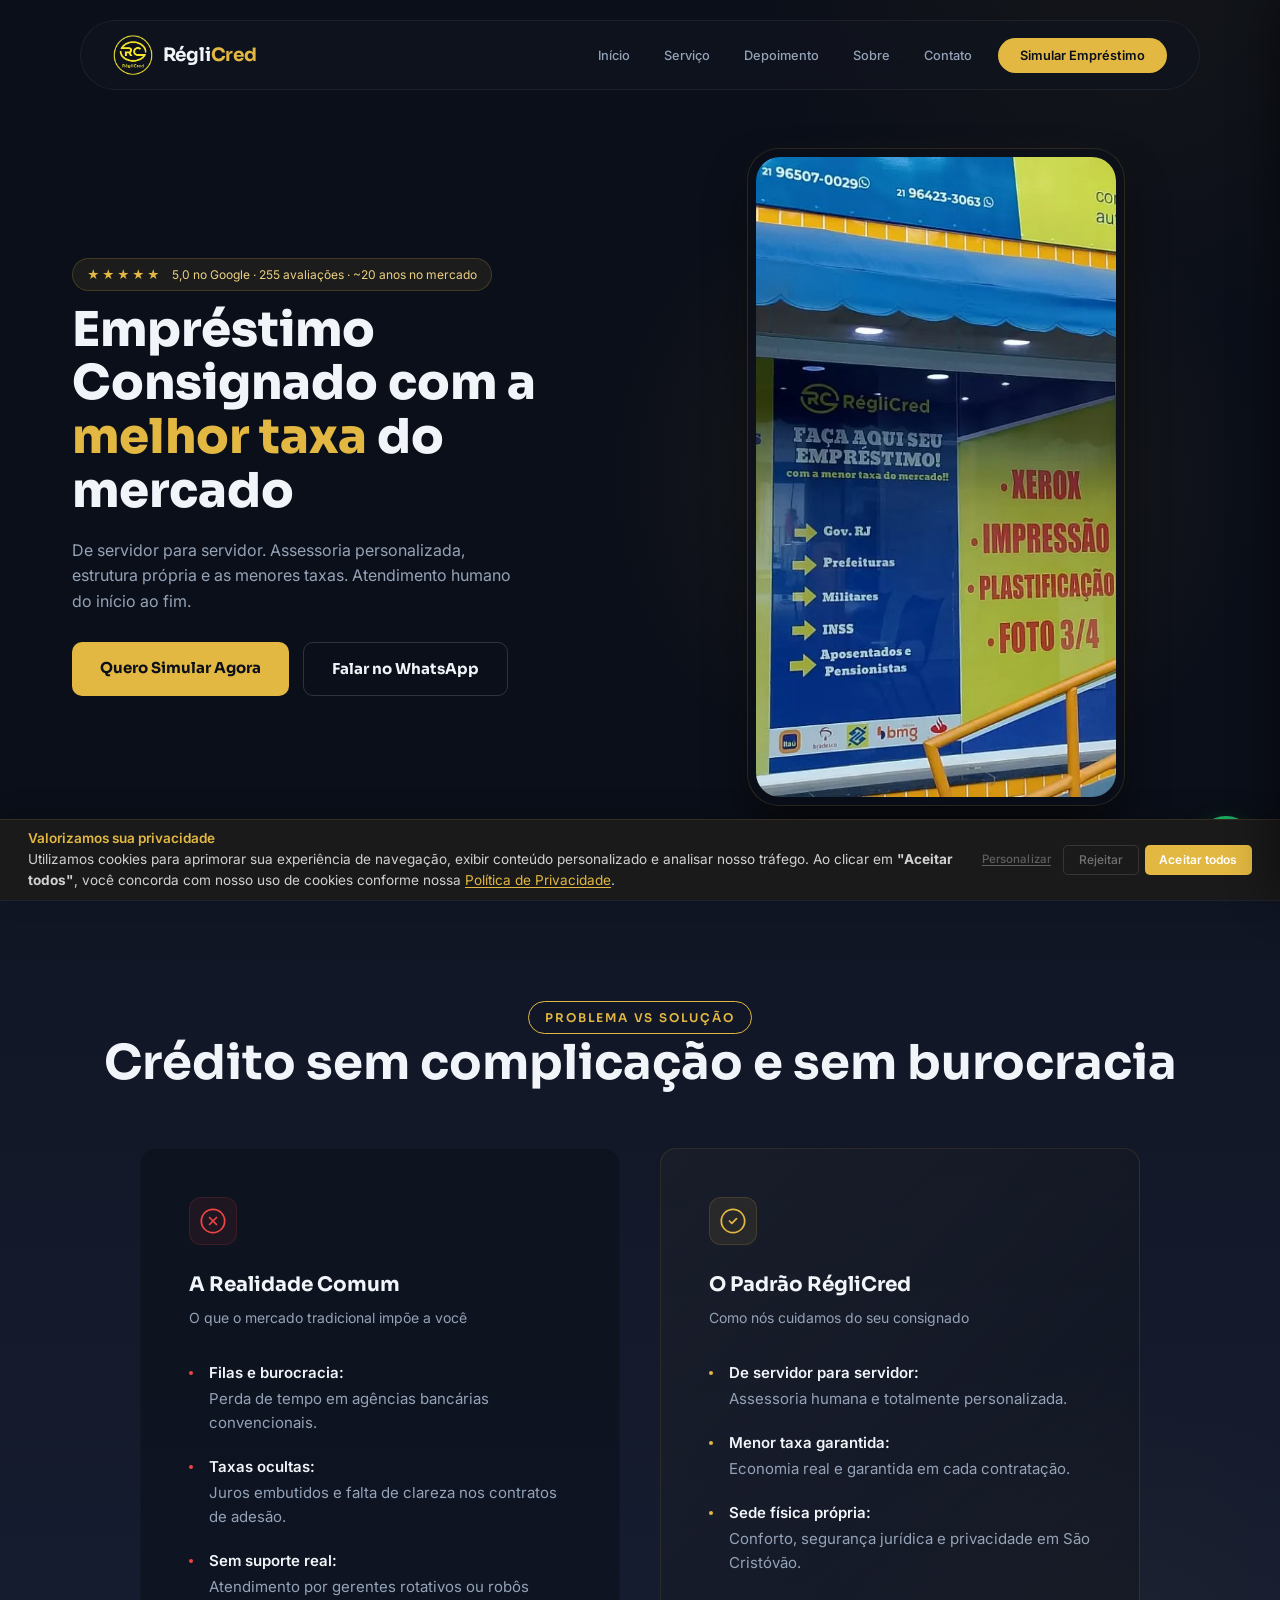
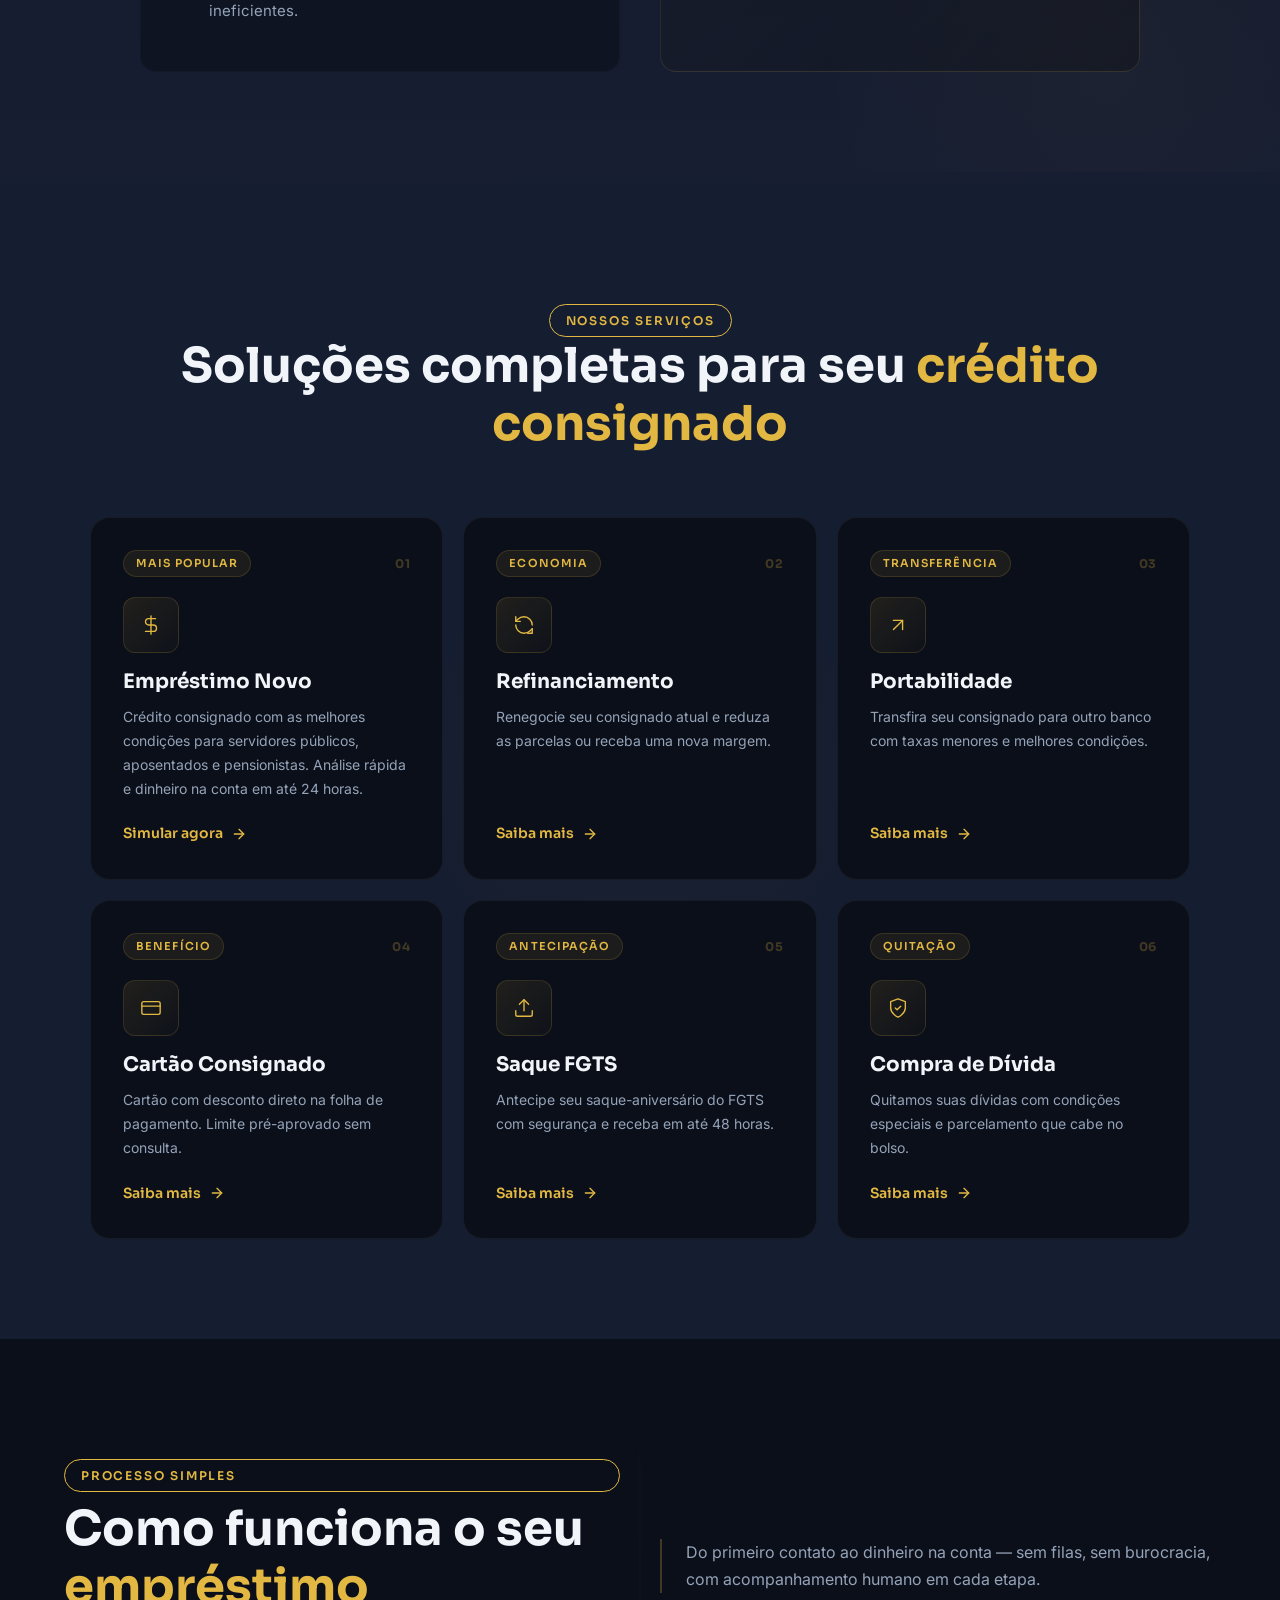
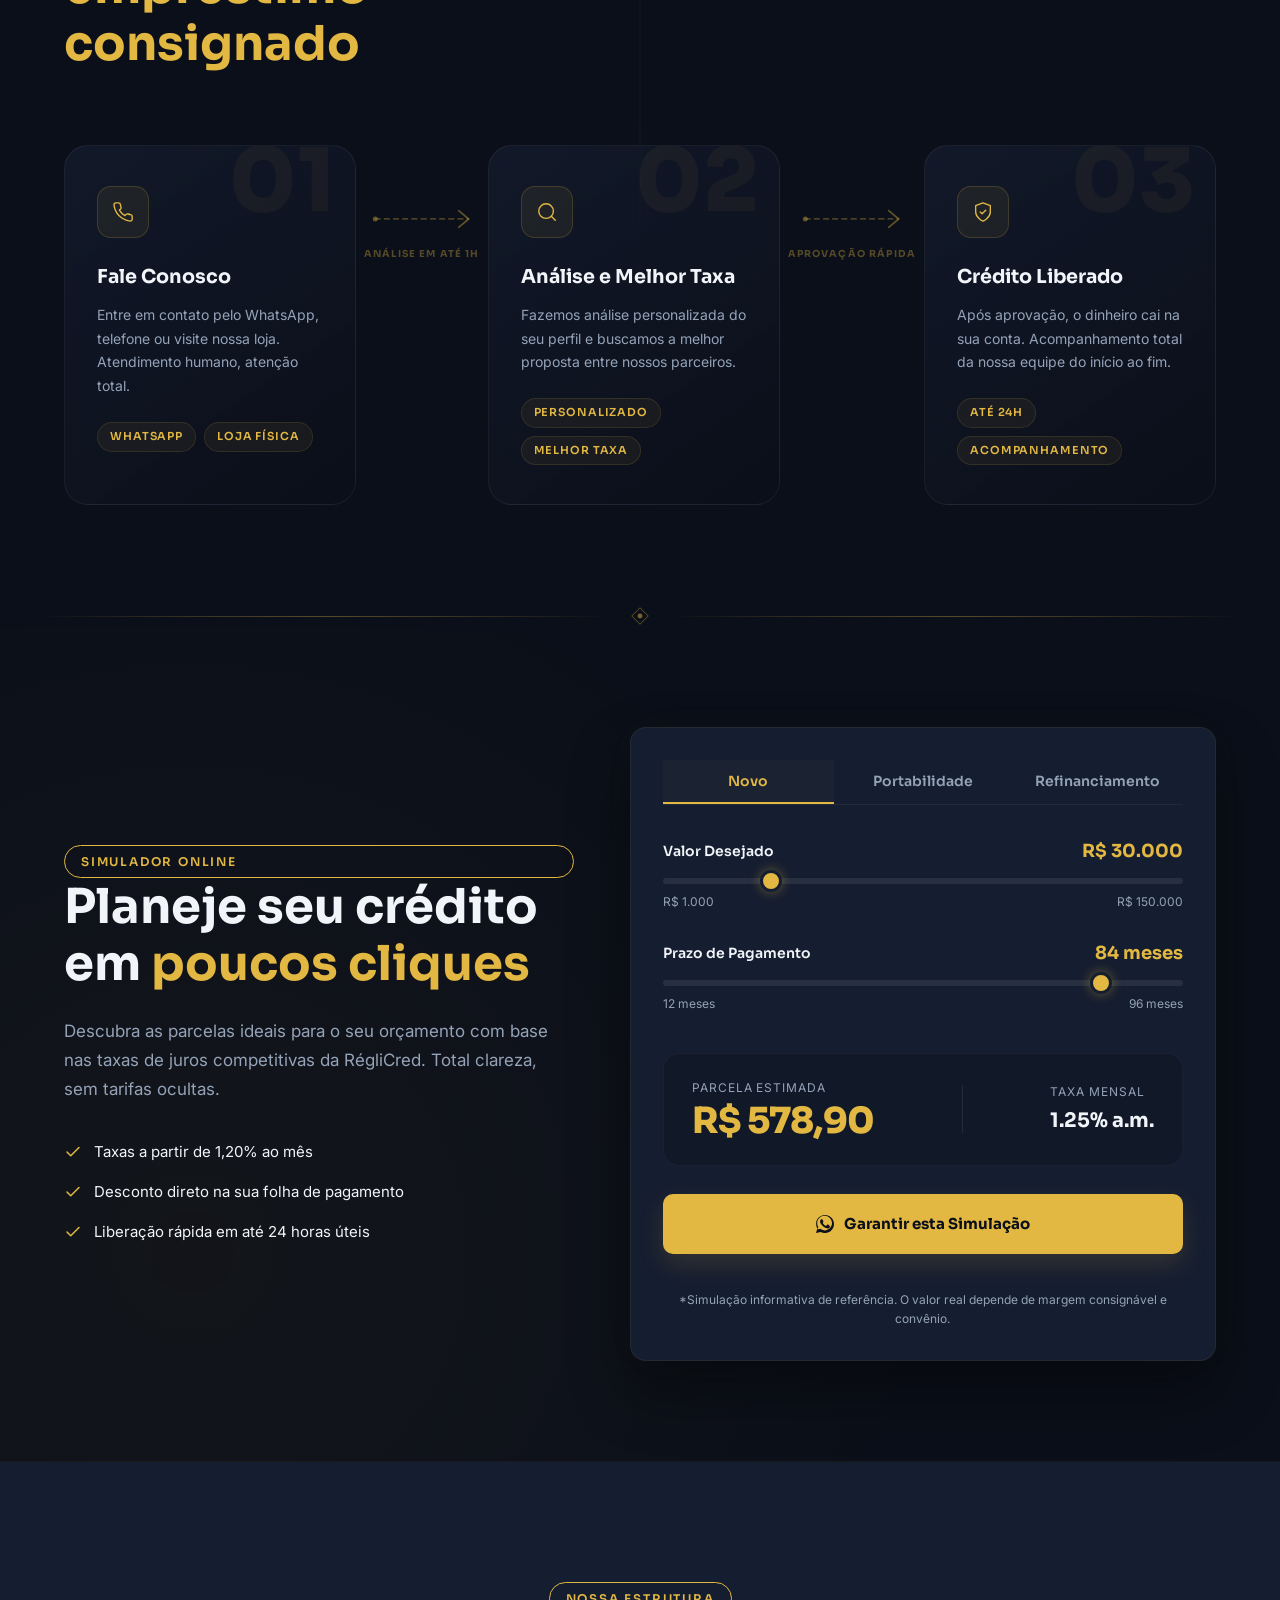
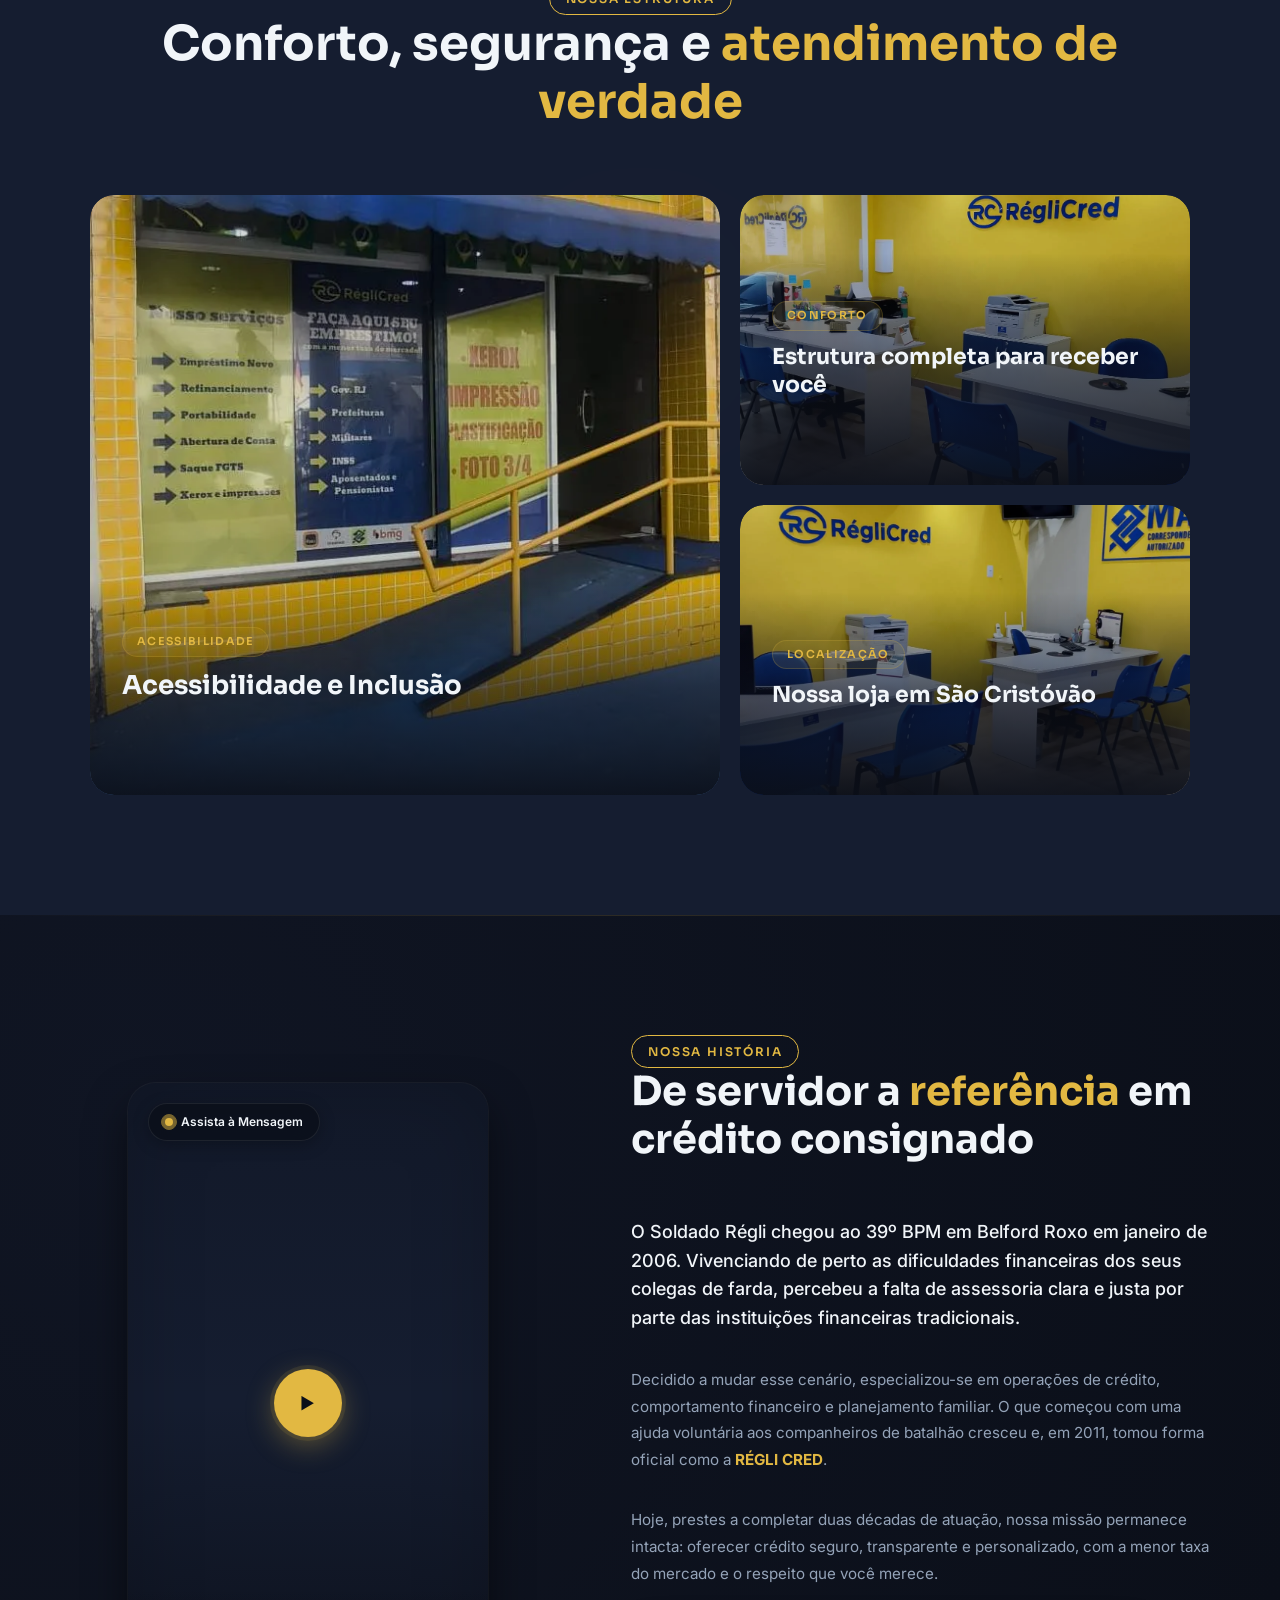
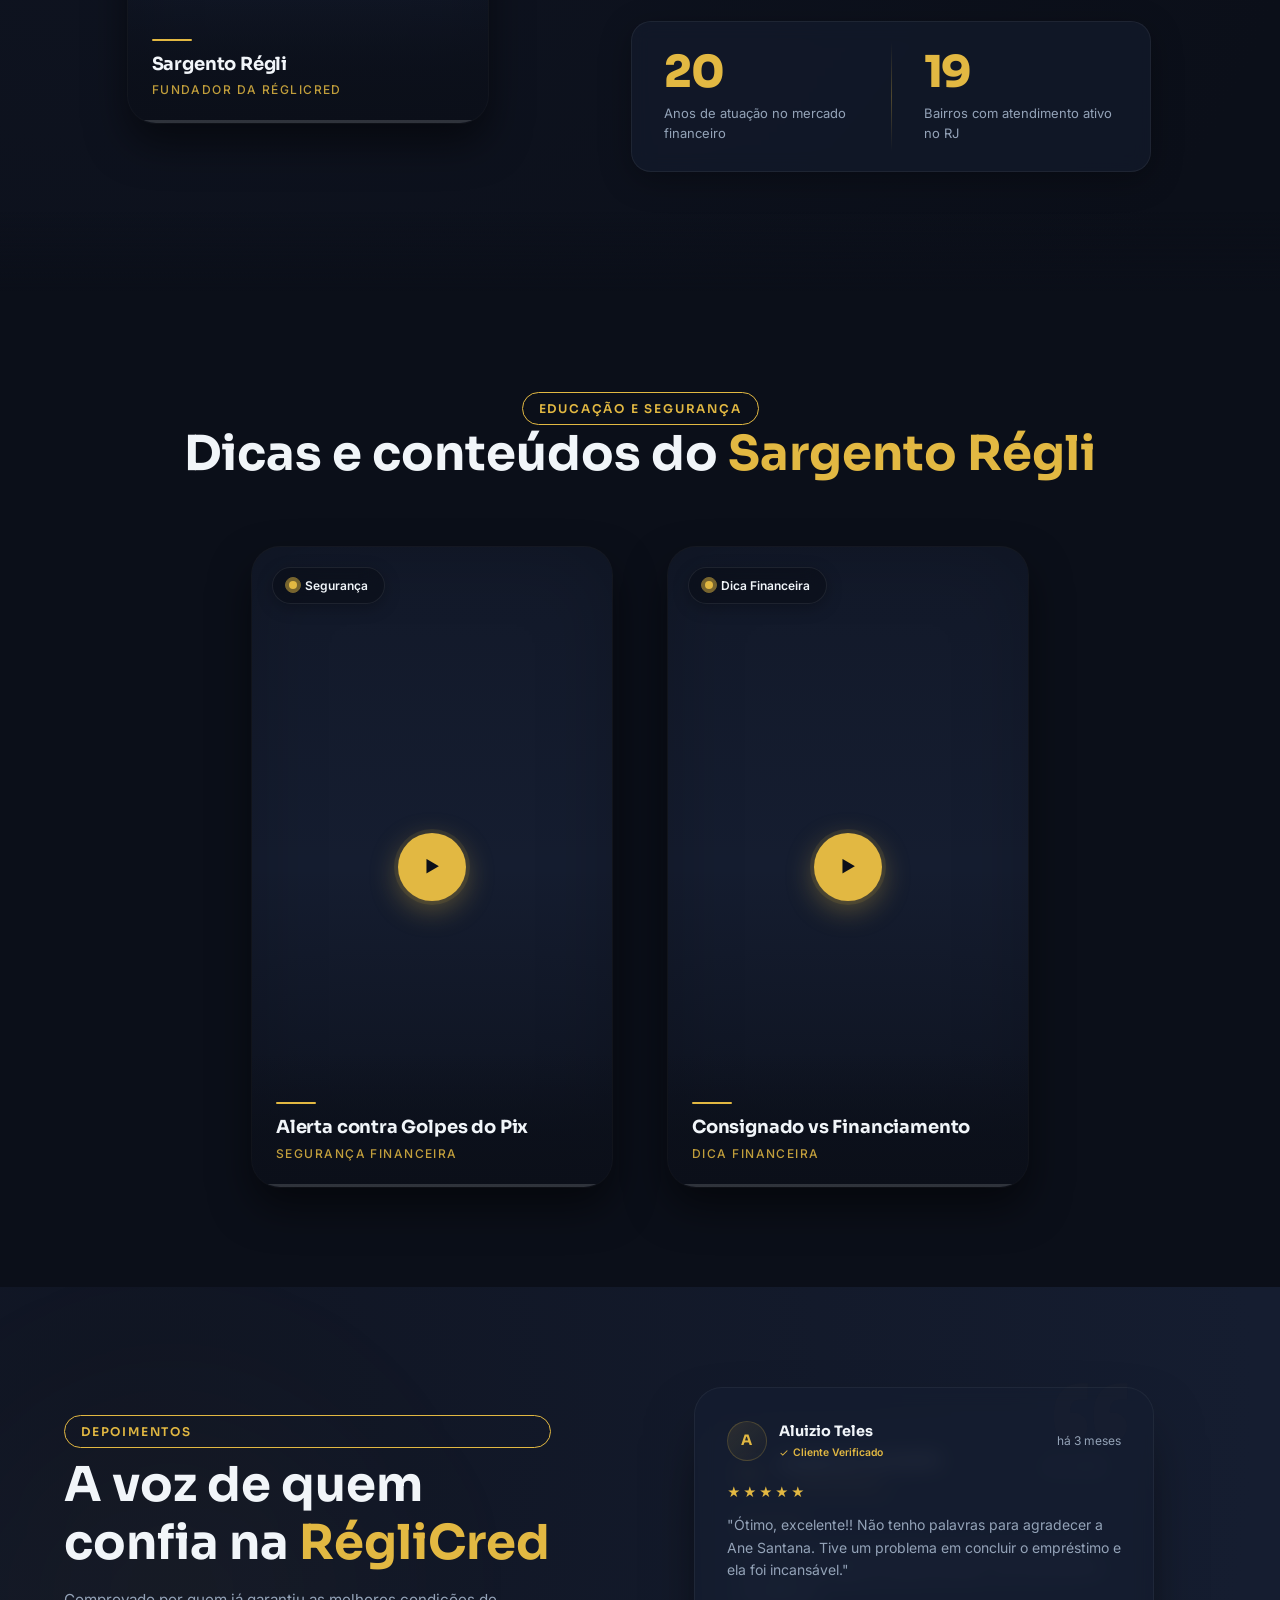
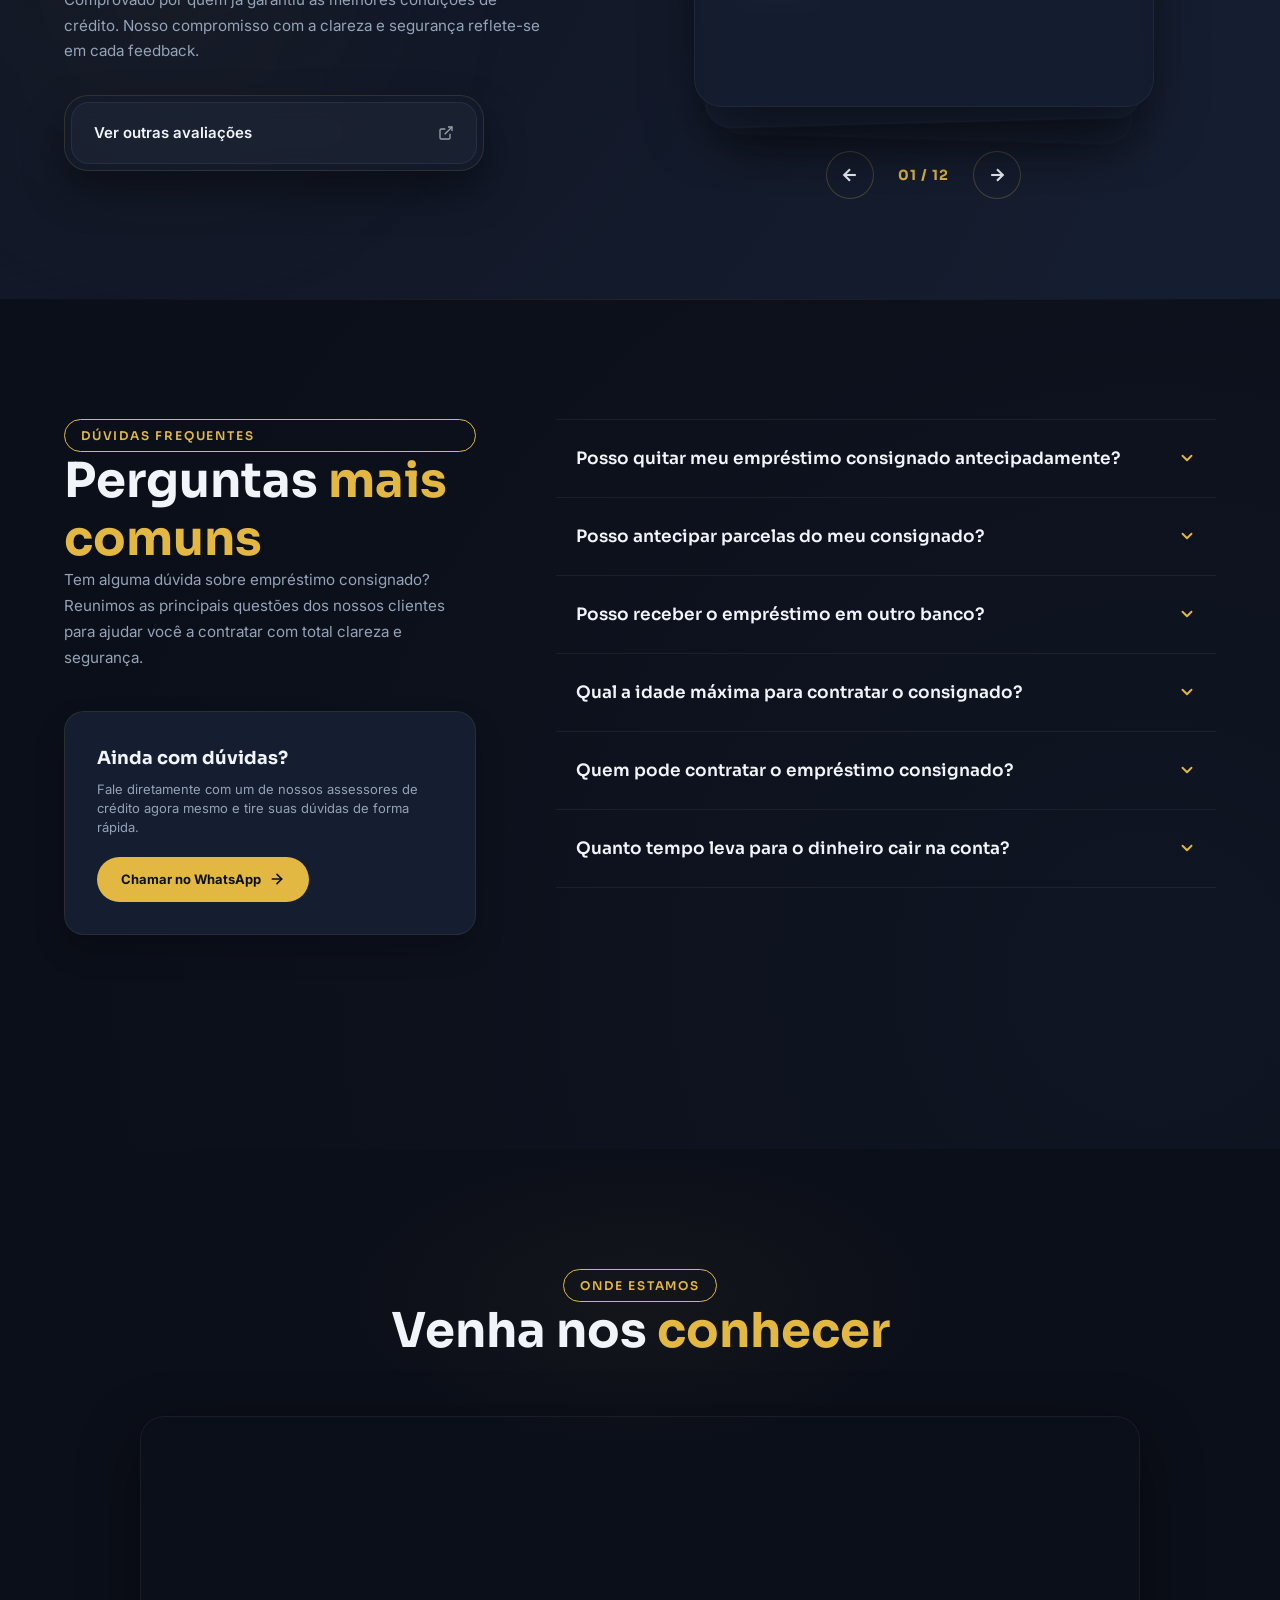
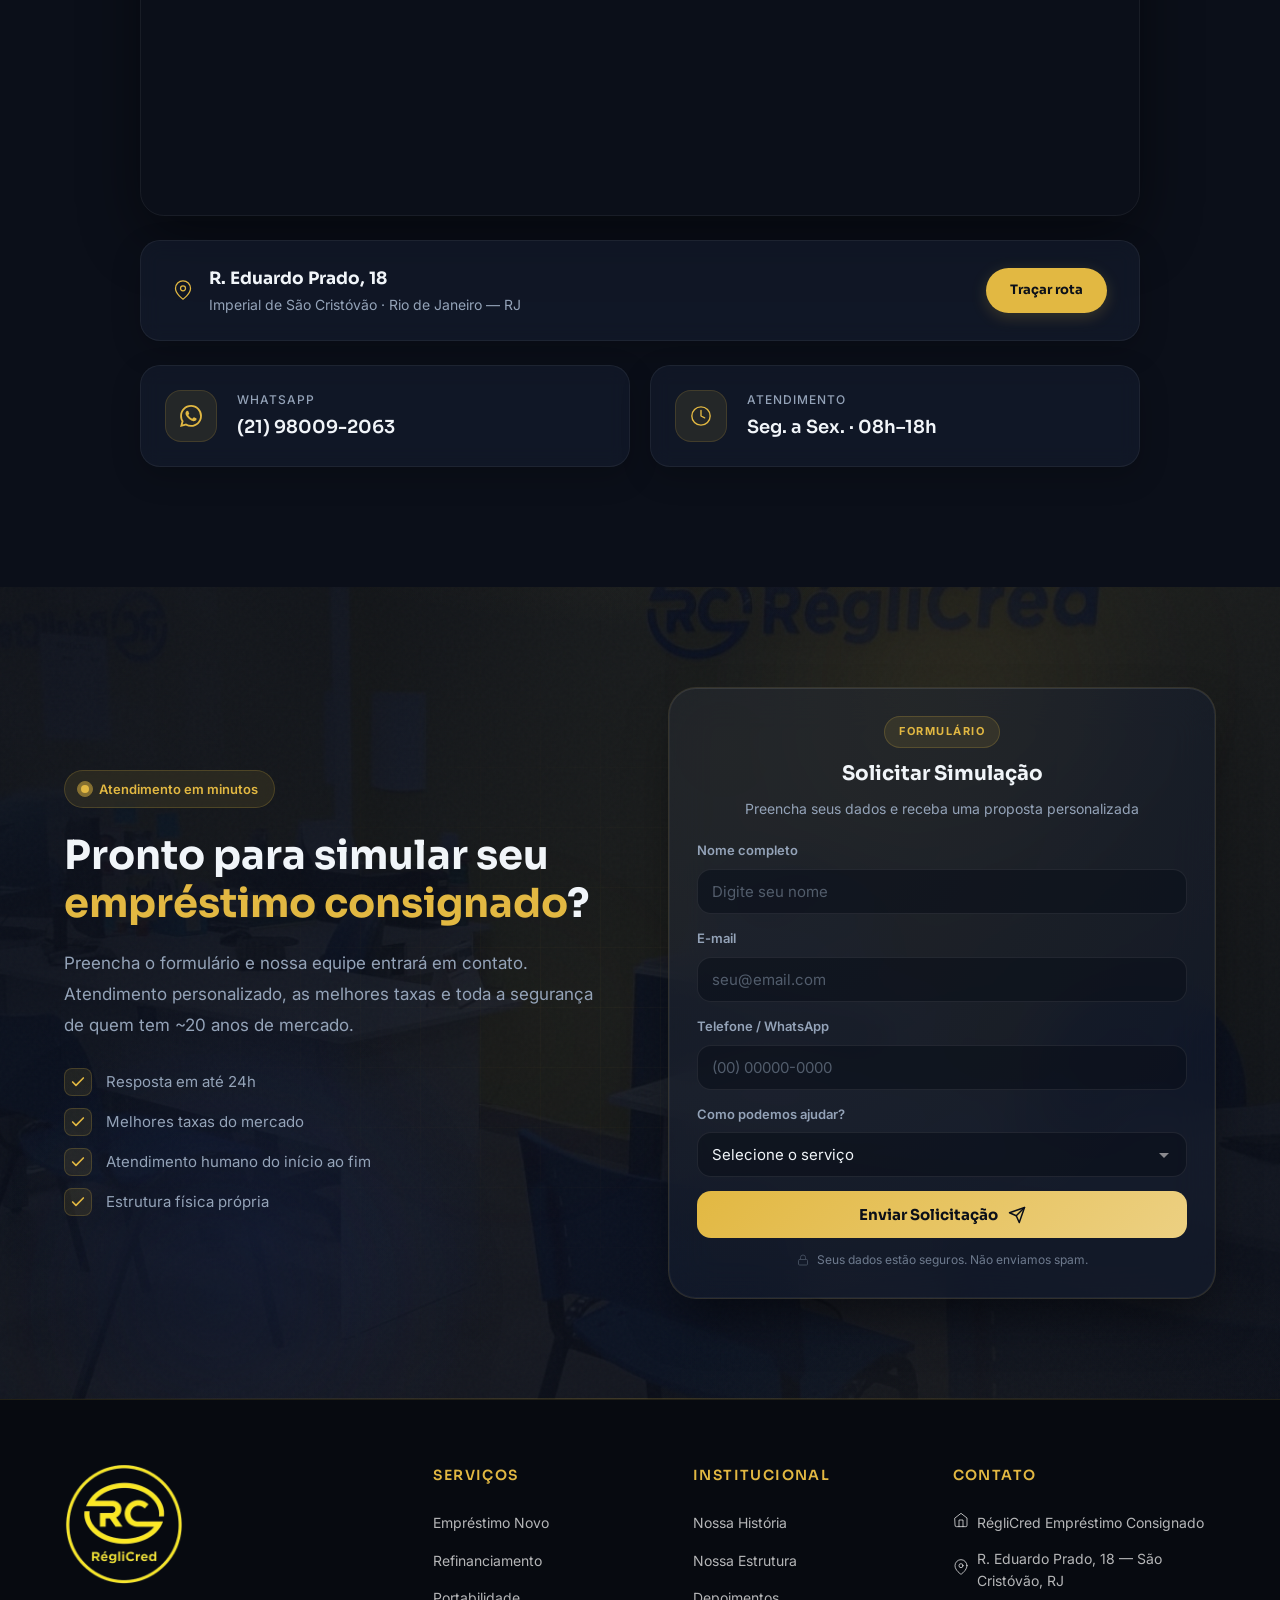
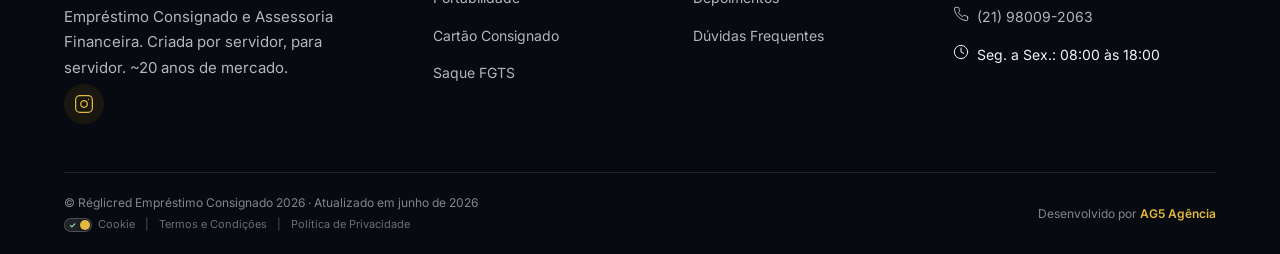
==== commit cbbf1097: "feat: implement card autoplay functionality, update navigation anchor, and refine service tile style" ====
--- a/index.html
+++ b/index.html
@@ -200,7 +200,7 @@
         <li><a href="#depoimentos" class="nav-link">Depoimento</a></li>
         <li><a href="#sobre" class="nav-link">Sobre</a></li>
         <li><a href="#cta" class="nav-link">Contato</a></li>
-        <li><a href="#cta" class="nav-cta">Simular Empréstimo</a></li>
+        <li><a href="#simulador" class="nav-cta">Simular Empréstimo</a></li>
       </ul>
     </div>
   </nav>
--- a/style.css
+++ b/style.css
@@ -946,15 +946,15 @@
 }
 
 .svc-tile-icon {
-  width: 96px;
-  height: 96px;
+  width: 56px;
+  height: 56px;
   display: flex;
   align-items: center;
   justify-content: center;
   background: linear-gradient(135deg, rgba(226, 184, 66, 0.1), rgba(226, 184, 66, 0.02));
   border: 1px solid rgba(226, 184, 66, 0.15);
-  border-radius: 16px;
-  margin-bottom: 20px;
+  border-radius: 12px;
+  margin-bottom: 16px;
   transition: all 0.5s cubic-bezier(0.22, 1, 0.36, 1);
 }
 
@@ -966,8 +966,8 @@
 }
 
 .svc-tile-icon svg {
-  width: 26px;
-  height: 26px;
+  width: 22px;
+  height: 22px;
   stroke: var(--dourado);
   transition: all 0.4s ease;
 }
@@ -1988,6 +1988,7 @@
 }
 
 /* Badge superior esquerdo */
+.video-badge {
   position: absolute;
   top: 20px;
   left: 20px;
@@ -2300,11 +2301,6 @@
   padding-bottom: 12px;
 }
 
-.video-modal-player-wrapper video::-webkit-media-controls-play-button {
-  filter: invert(1) sepia(1) saturate(5) hue-rotate(10deg);
-  cursor: pointer;
-}
-
 .video-modal-player-wrapper video::-webkit-media-controls-timeline {
   cursor: pointer;
   padding: 0 8px;
@@ -2319,11 +2315,6 @@
 }
 
 .video-modal-player-wrapper video::-webkit-media-controls-volume-slider {
-  cursor: pointer;
-}
-
-.video-modal-player-wrapper video::-webkit-media-controls-fullscreen-button {
-  filter: invert(1) sepia(1) saturate(5) hue-rotate(10deg);
   cursor: pointer;
 }
 
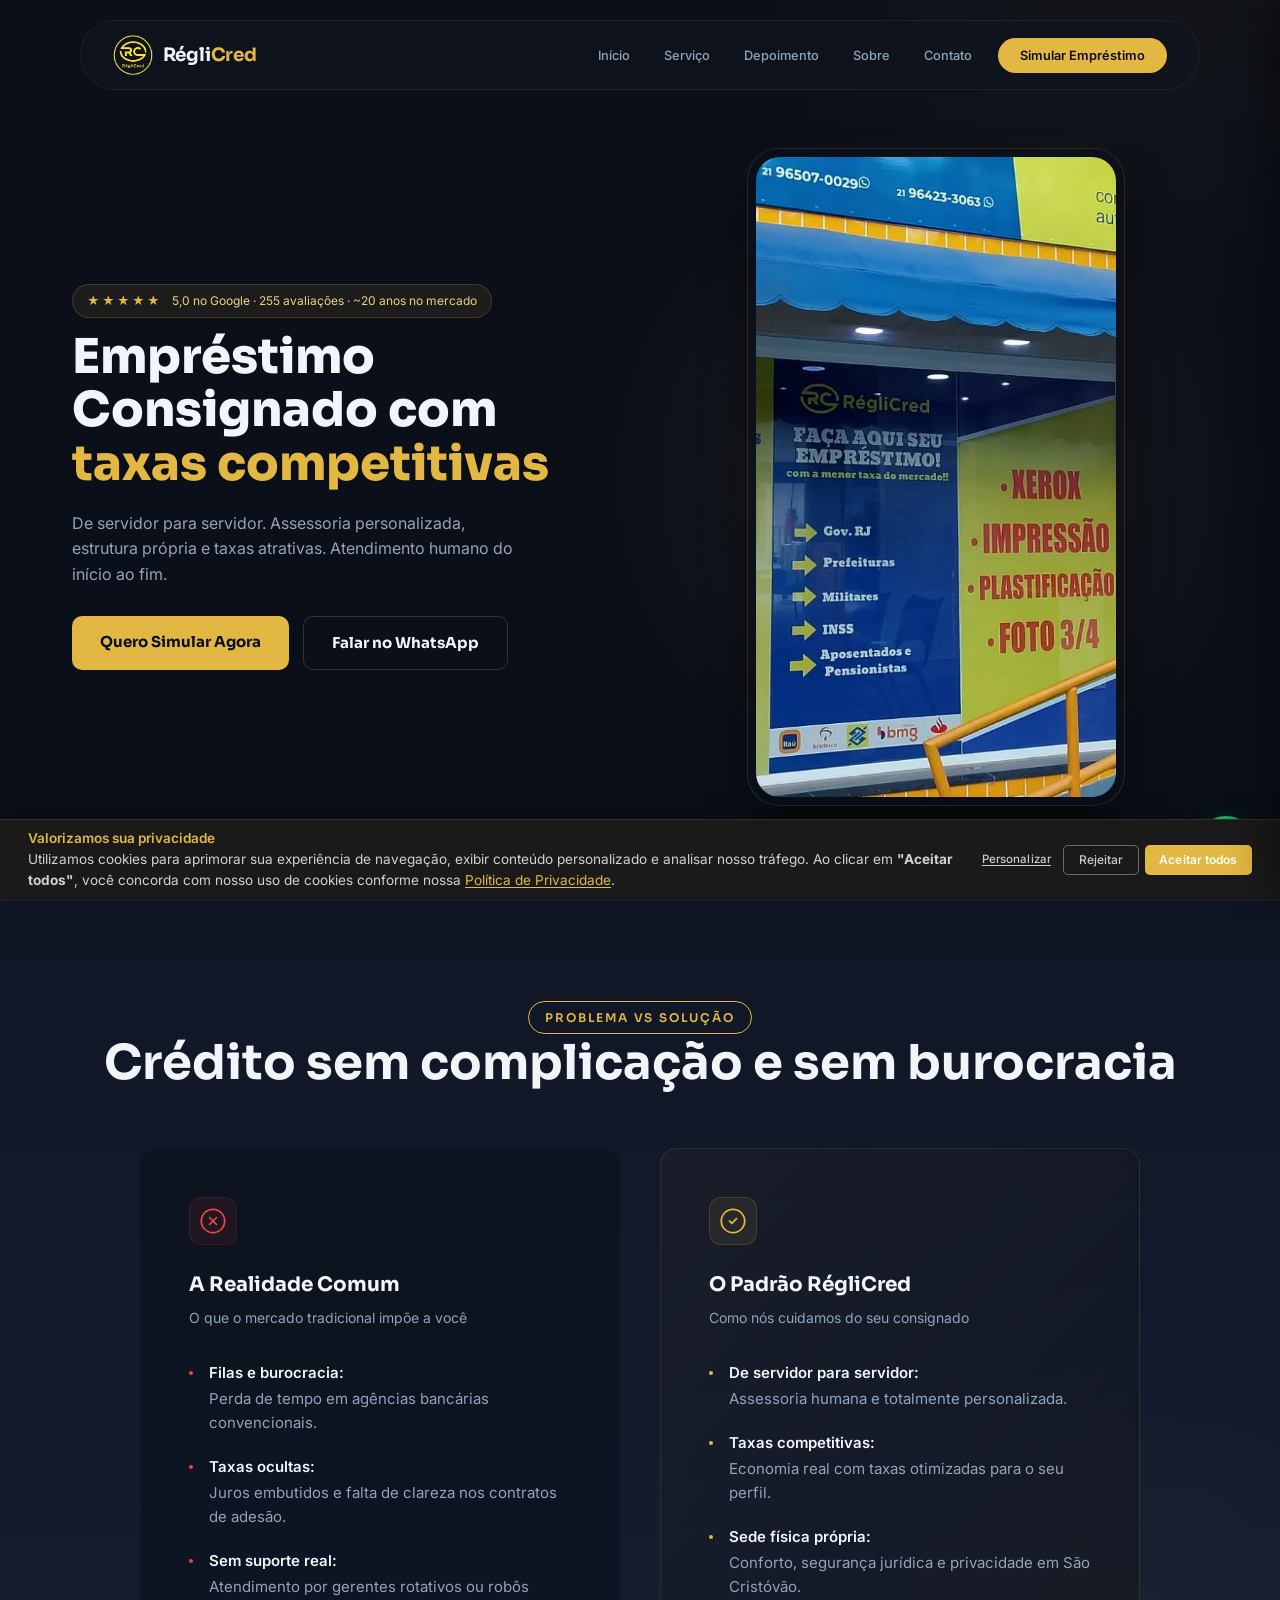
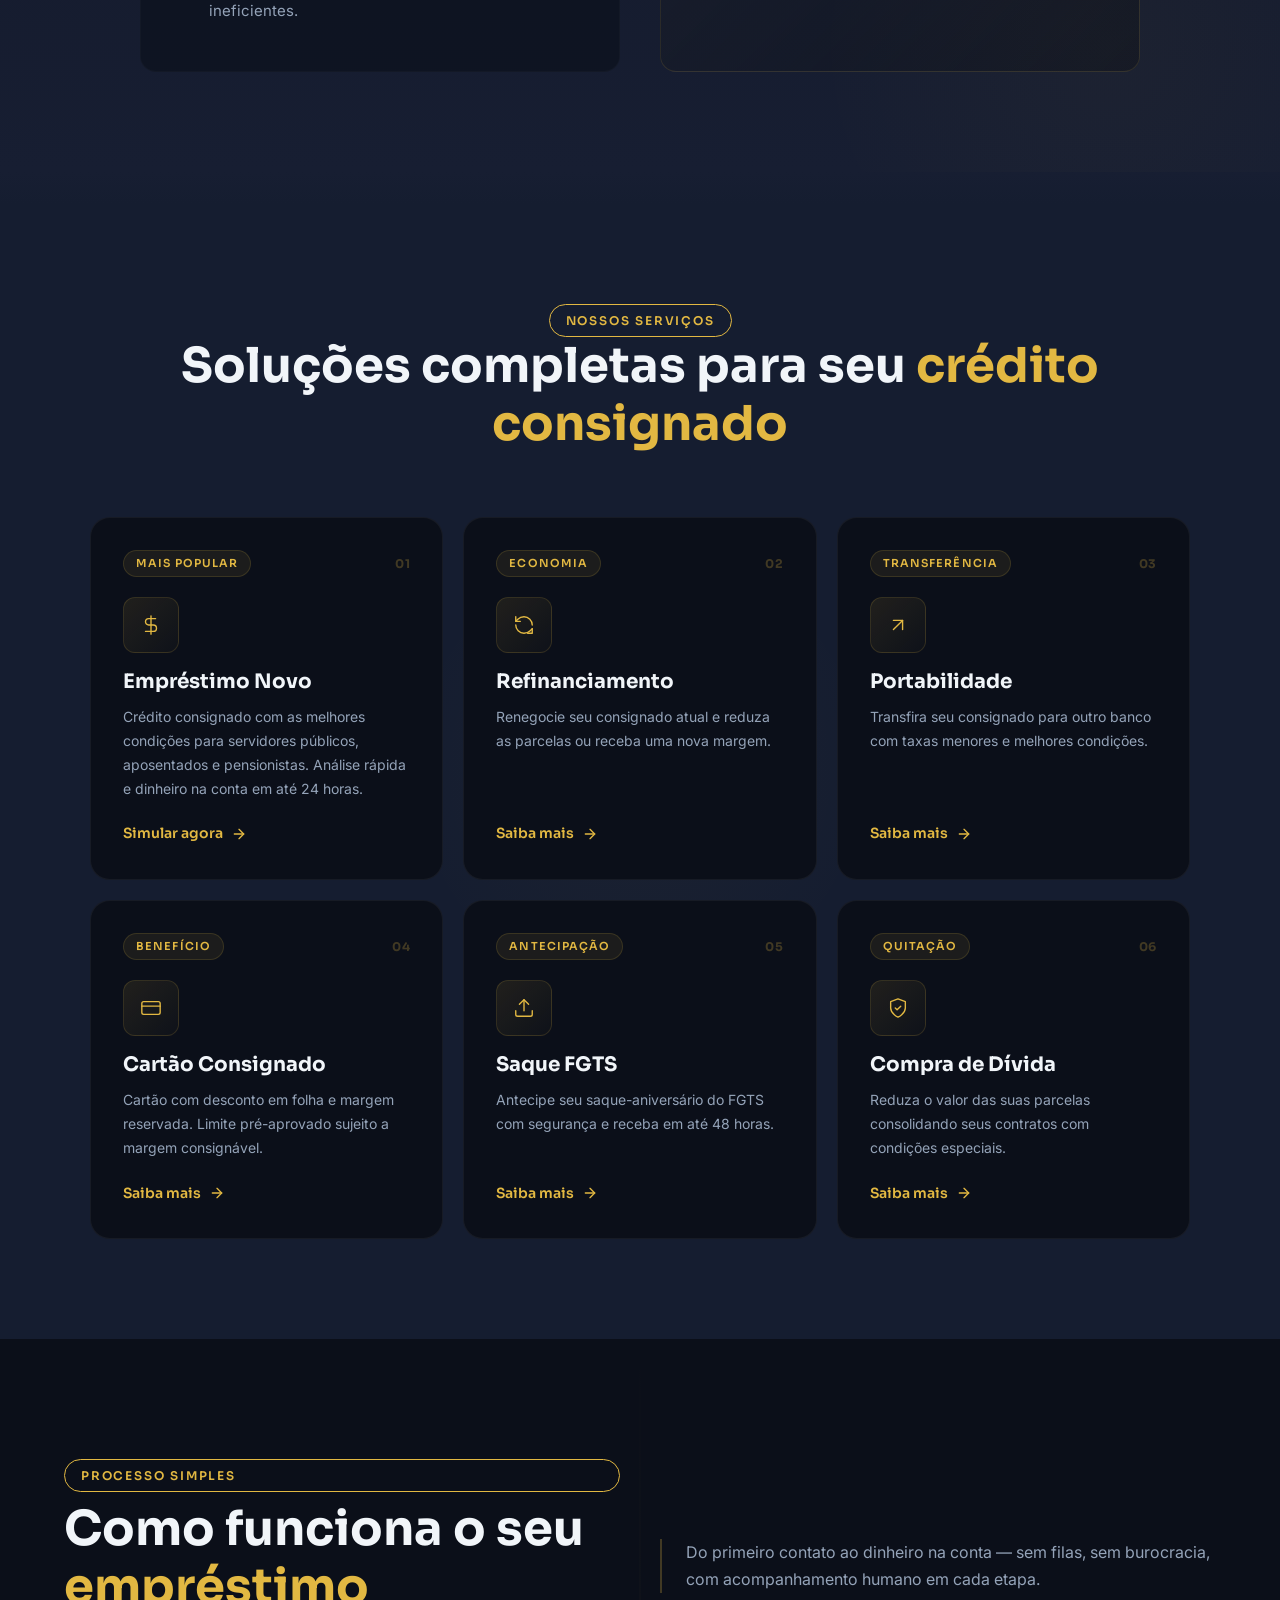
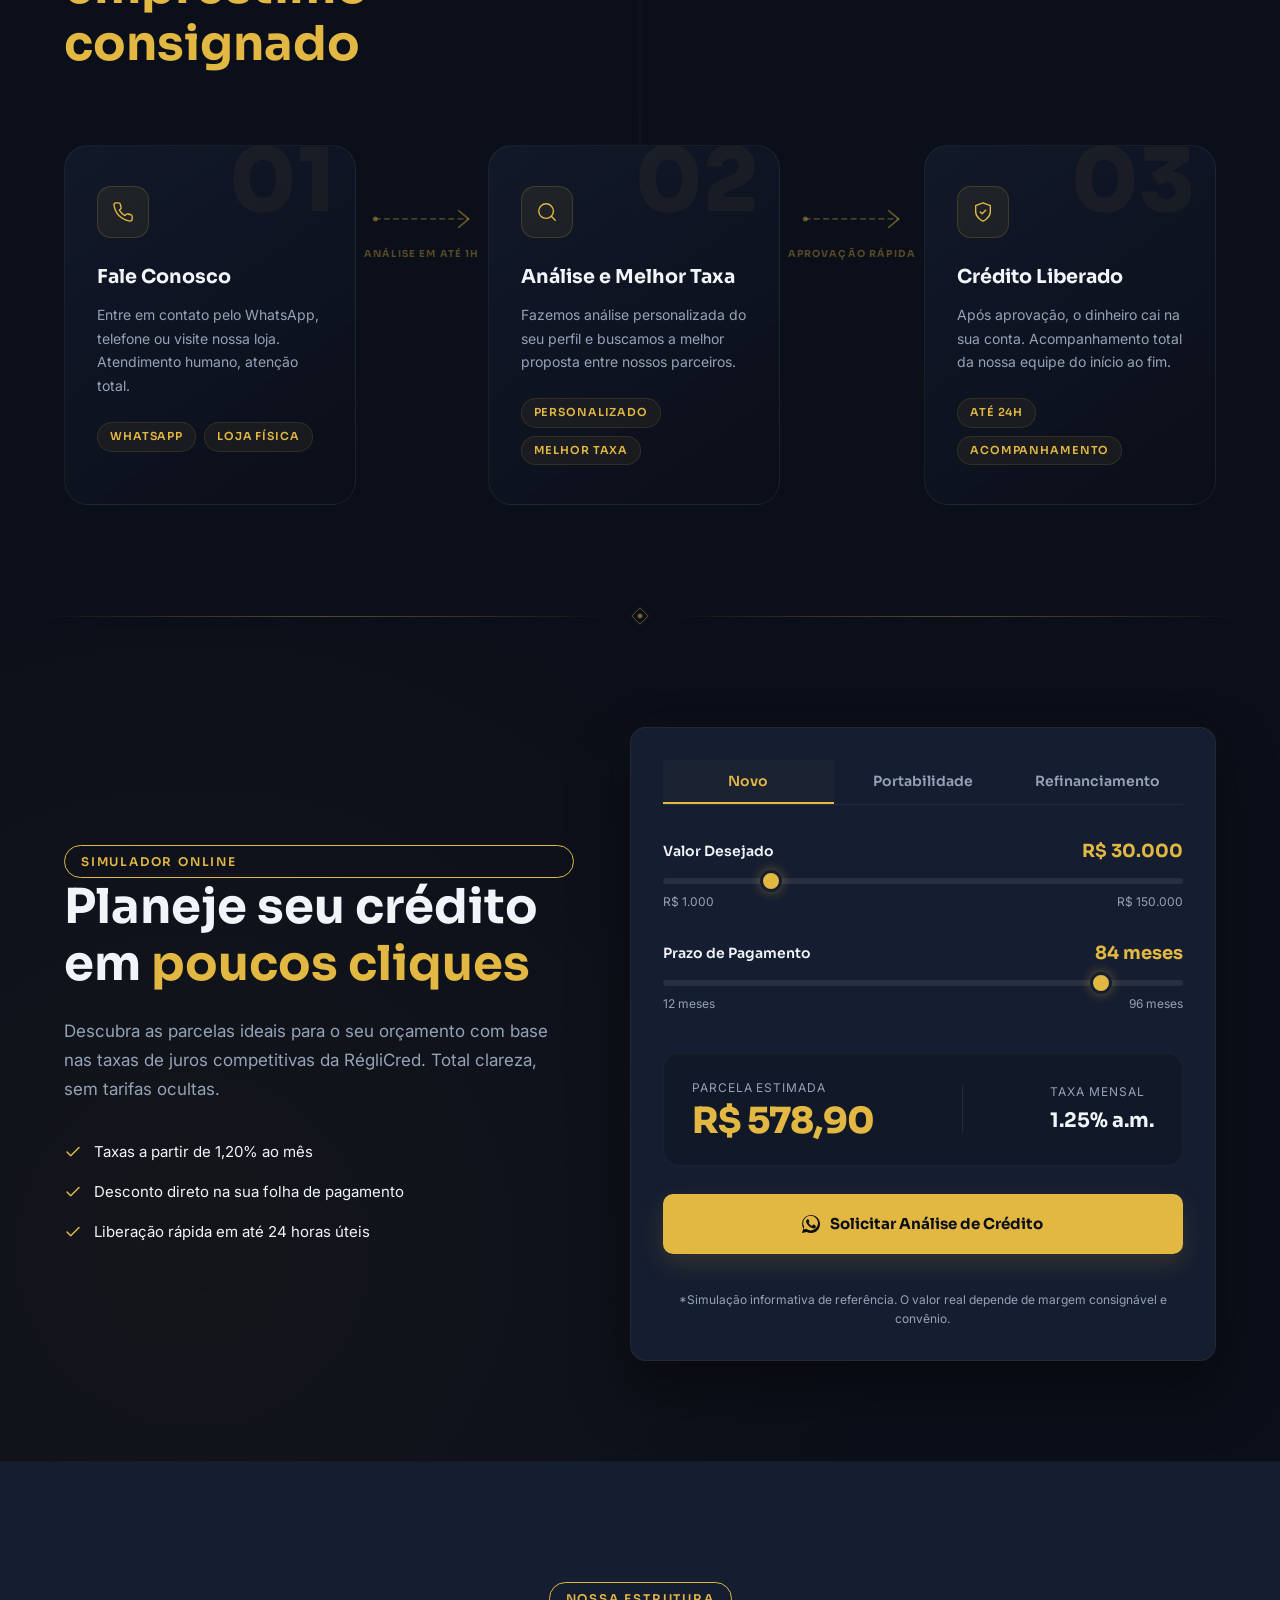
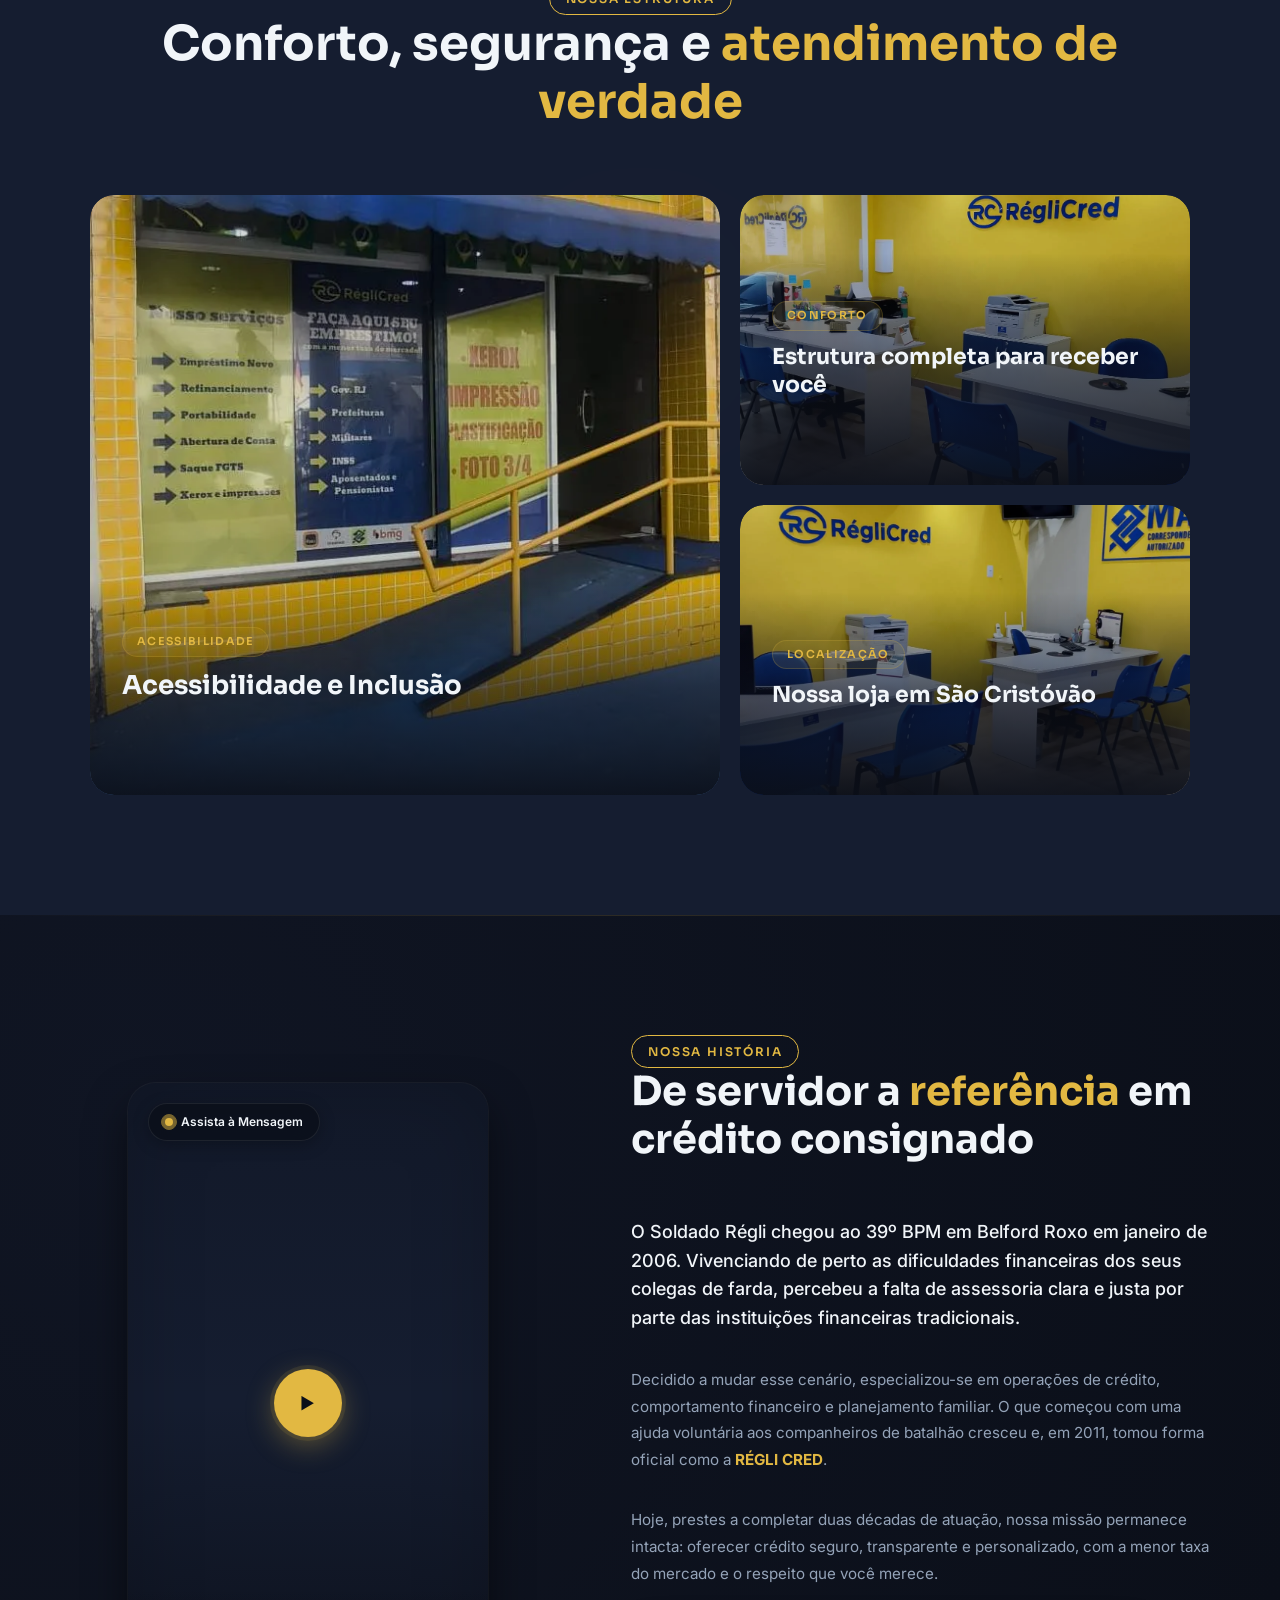
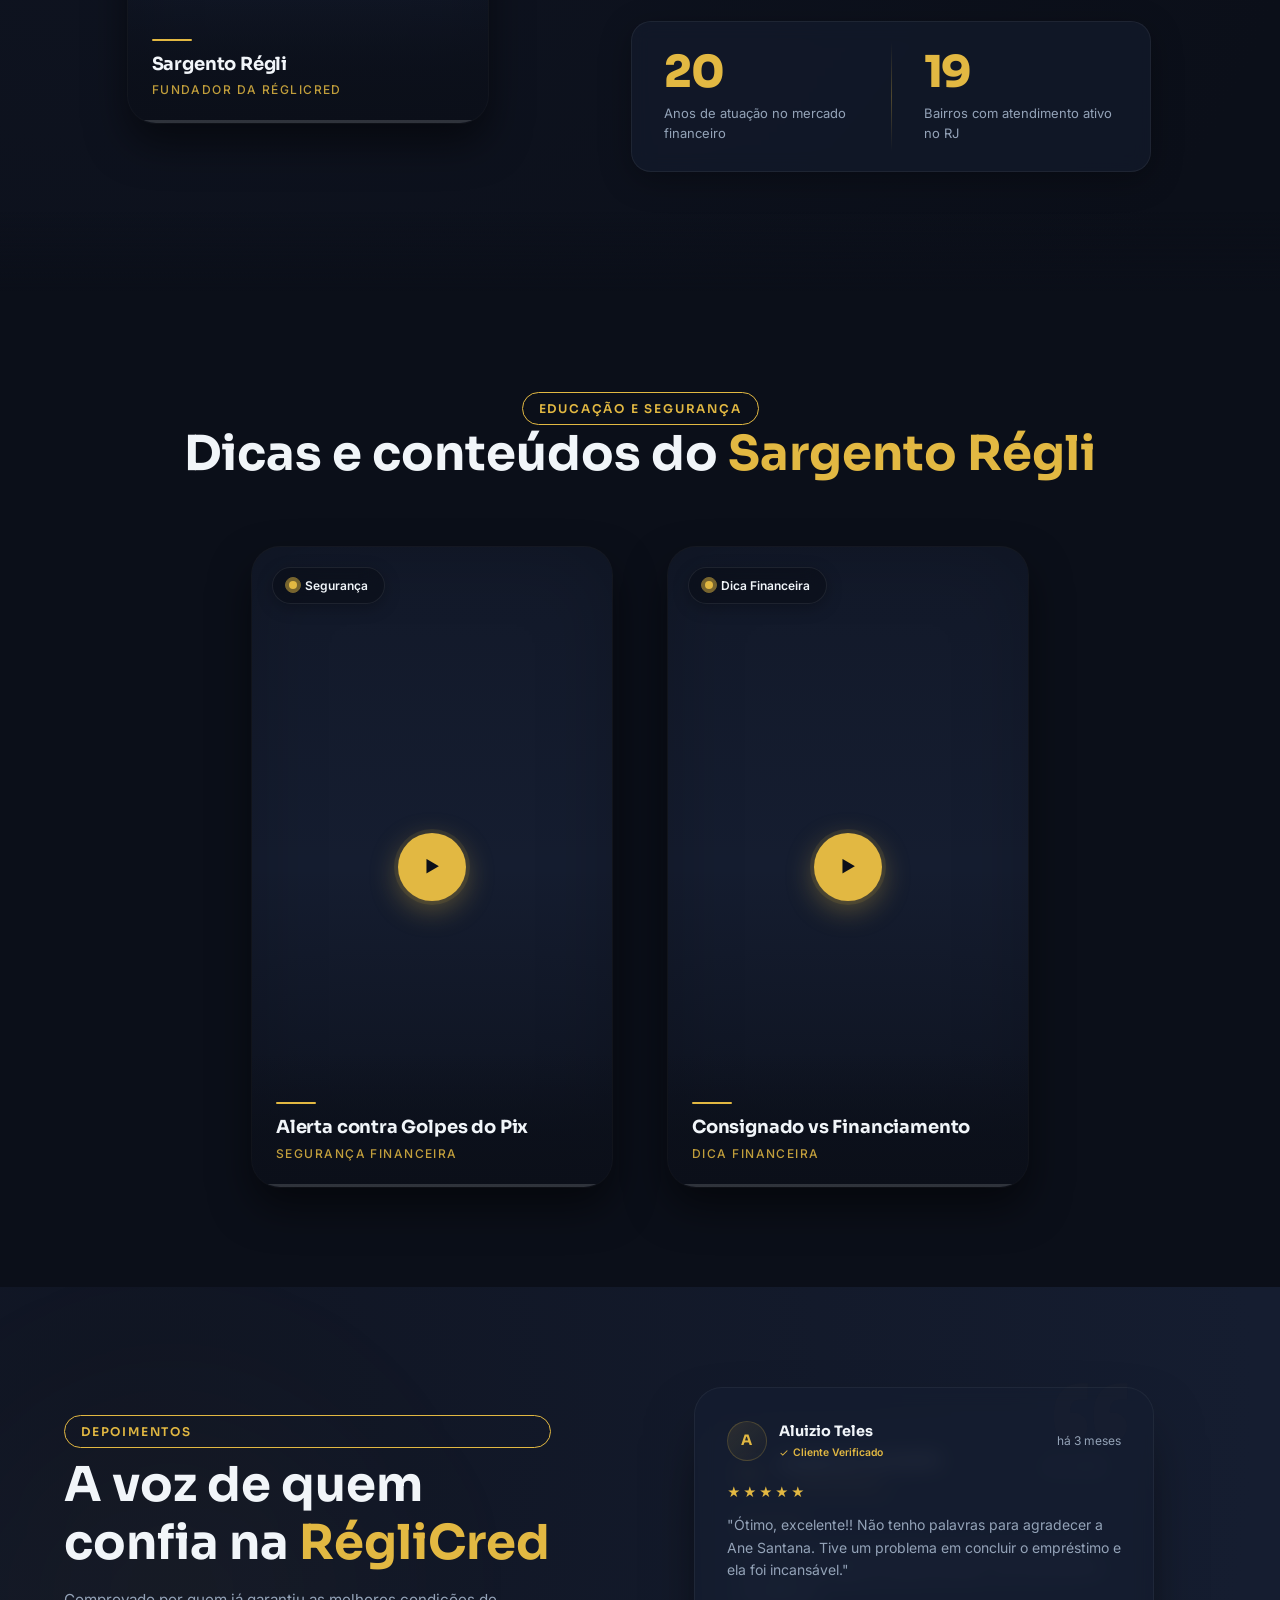
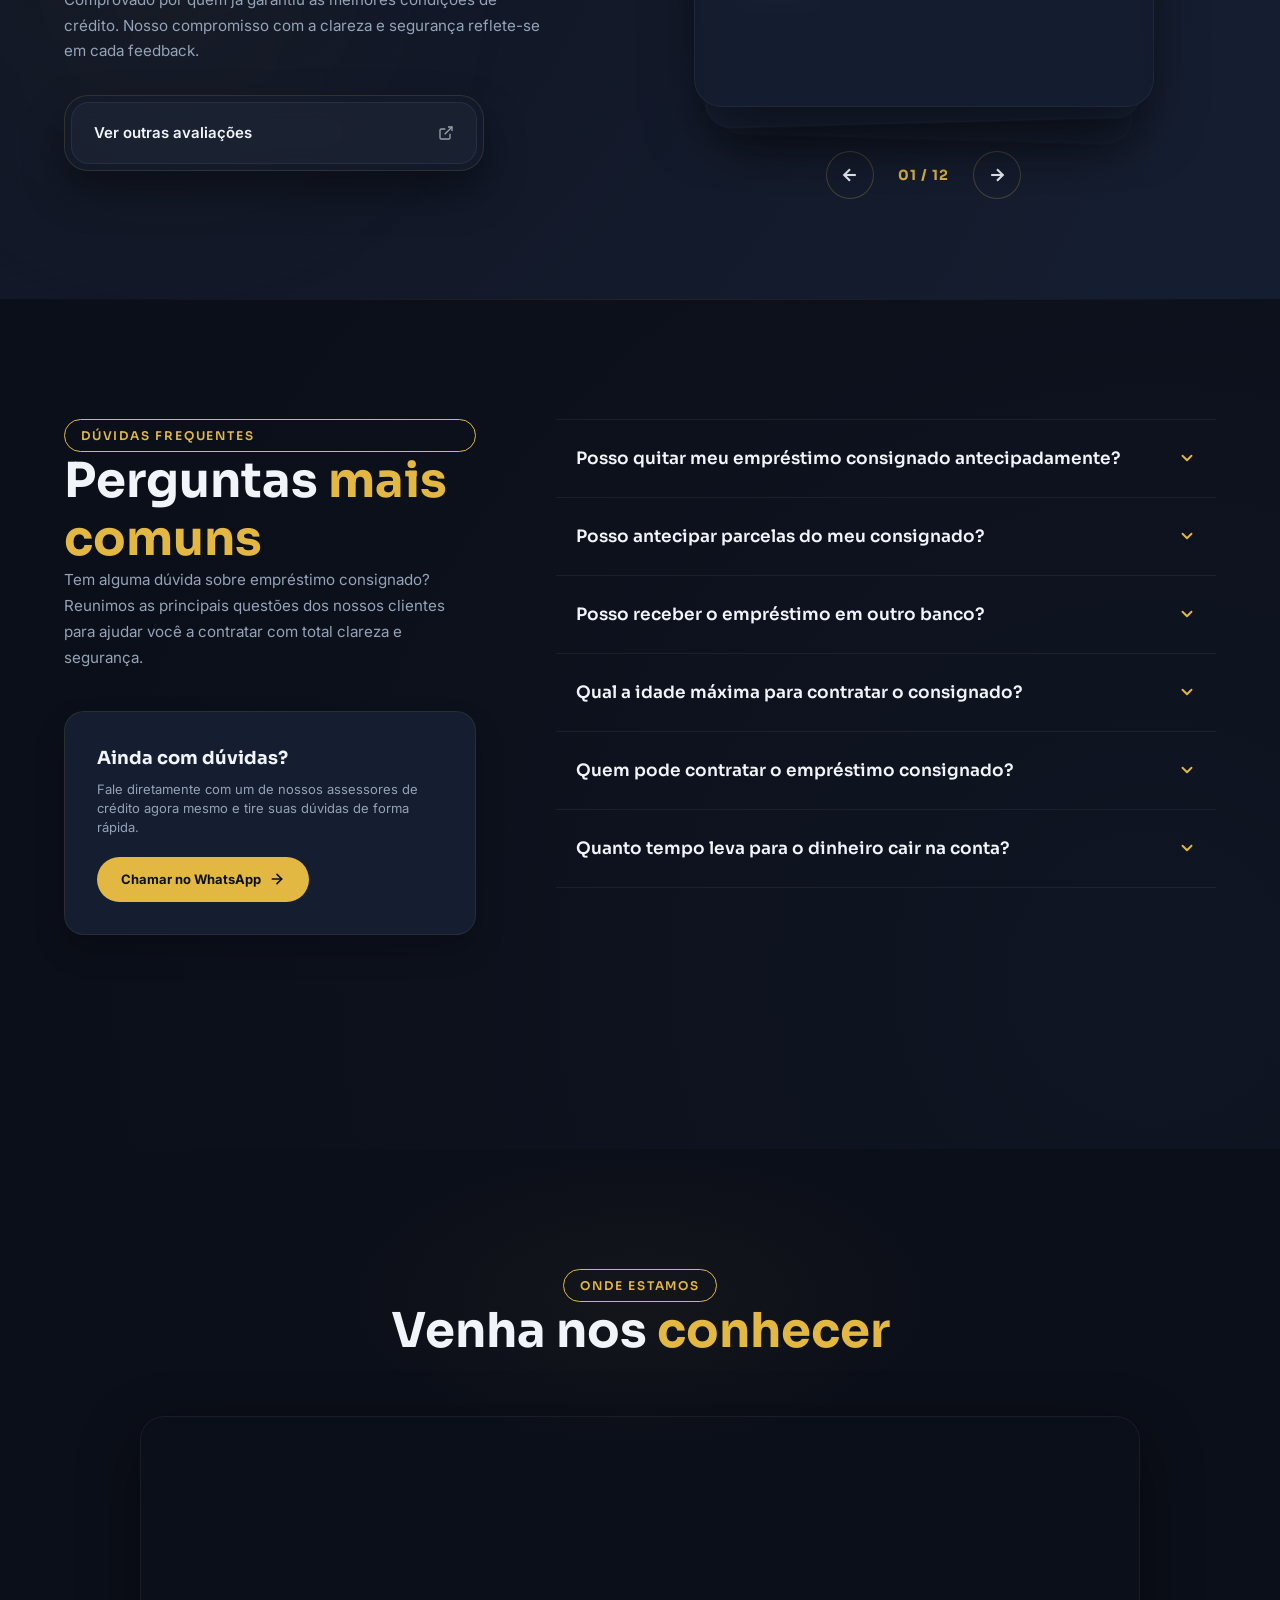
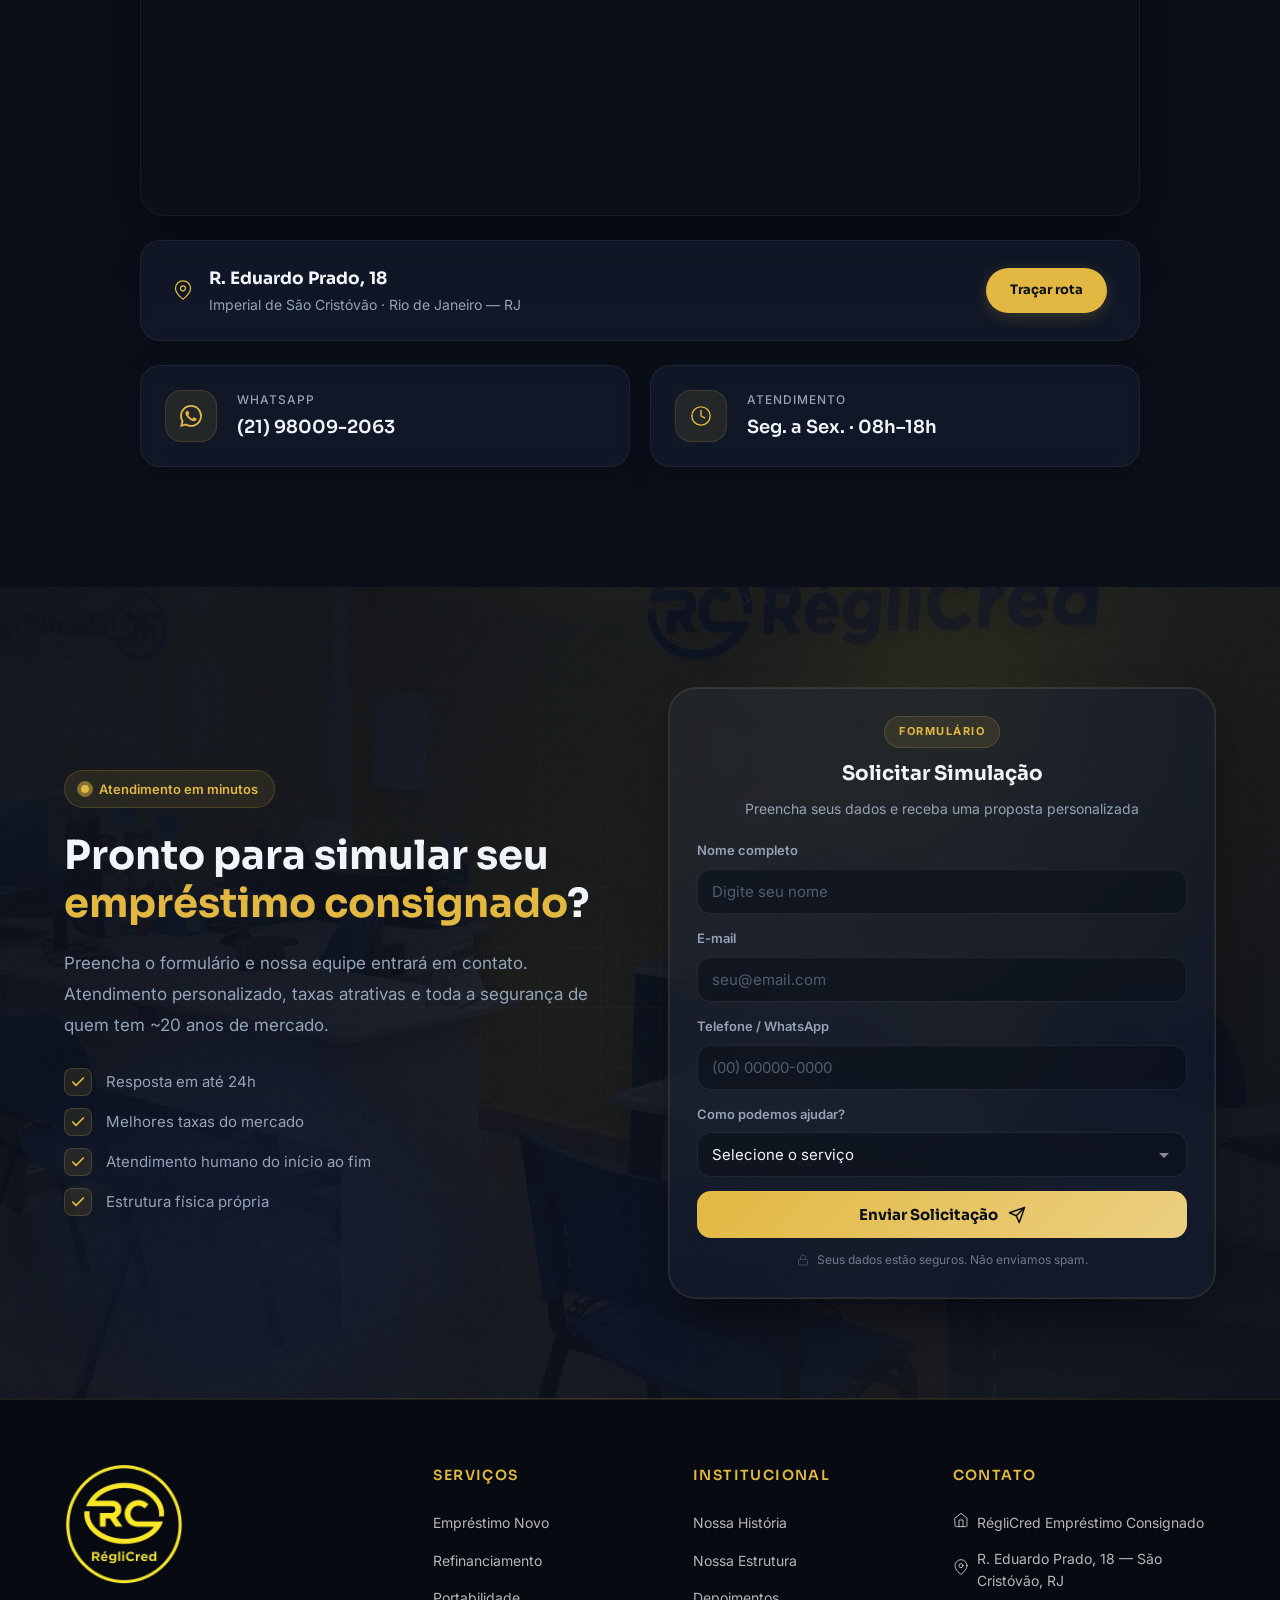
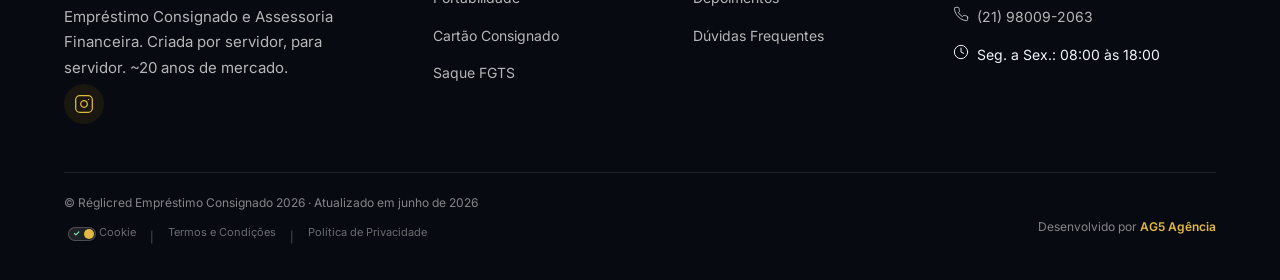
==== commit 9a3bd3b2: "perf: optimize loading performance with resource preloading and async CSS, update Schema.org metadat" ====
--- a/index.html
+++ b/index.html
@@ -5,19 +5,34 @@
   <meta name="viewport" content="width=device-width, initial-scale=1.0">
   <title>Empréstimo Consignado Rio de Janeiro | RégliCred — Melhores Taxas</title>
   <link rel="shortcut icon" href="Assets/favicon-reglicred.ico" type="image/x-icon">
+  <!-- LCP image preload -->
+  <link rel="preload" href="Assets/reglicred-fachada-loja-sao-cristovao.webp" as="image" fetchpriority="high">
   <meta name="description" content="Empréstimo Consignado no Rio de Janeiro com as melhores taxas. Servidores públicos, aposentados e pensionistas. ~20 anos de experiência, 5.0 no Google. Simule agora na RégliCred.">
   <meta name="keywords" content="empréstimo consignado rio de janeiro, crédito consignado rj, empréstimo servidor público, consignado aposentado, refinanciamento consignado, portabilidade consignado, saque fgts, cartão consignado, réglicred, são cristóvão">
   <meta name="author" content="RégliCred Empréstimo Consignado">
   <meta name="robots" content="index, follow">
   <link rel="canonical" href="https://reglicred.com.br/">
-  <link rel="canonical" href="https://reglicred.com.br/">
   <link rel="preconnect" href="https://fonts.googleapis.com">
   <link rel="preconnect" href="https://fonts.gstatic.com" crossorigin>
   <link rel="preconnect" href="https://assets.cdn.filesafe.space" crossorigin>
-  <link rel="preconnect" href="https://assets.cdn.filesafe.space" crossorigin>
-  <link href="https://fonts.googleapis.com/css2?family=Inter:wght@300;400;500;600;700;800&family=Sora:wght@400;500;600;700;800&display=swap" rel="stylesheet">
+  
+  <!-- Google Fonts: async-load -->
+  <link rel="preload" href="https://fonts.googleapis.com/css2?family=Inter:wght@300;400;500;600;700;800&family=Sora:wght@400;500;600;700;800&display=swap" as="style" onload="this.onload=null;this.rel='stylesheet'">
+  <noscript><link href="https://fonts.googleapis.com/css2?family=Inter:wght@300;400;500;600;700;800&family=Sora:wght@400;500;600;700;800&display=swap" rel="stylesheet"></noscript>
+  
+  <!-- CSS principal -->
+  <link rel="preload" href="style.css" as="style">
   <link rel="stylesheet" href="style.css">
-  <link rel="stylesheet" href="cookie-banner.css">
+  
+  <!-- CSS não crítico (cookie banner): async-load -->
+  <link rel="preload" href="cookie-banner.css" as="style" onload="this.onload=null;this.rel='stylesheet'">
+  <noscript><link rel="stylesheet" href="cookie-banner.css"></noscript>
+  
+  <!-- CSS Crítico: Fontes Fallback -->
+  <style>
+    .hero-title { font-family: 'Sora', system-ui, -apple-system, sans-serif; }
+    .hero-subtitle { font-family: 'Inter', system-ui, -apple-system, sans-serif; }
+  </style>
 
   <!-- Open Graph / Facebook -->
   <meta property="og:type" content="website">
@@ -47,22 +62,20 @@
     "@context": "https://schema.org",
     "@graph": [
       {
-        "@type": "LocalBusiness",
-        "@id": "https://reglicred.com.br/#localbusiness",
-        "name": "RégliCred Empréstimo Consignado",
-        "alternateName": "RÉGLI CRED",
-        "description": "Empréstimo consignado para servidores públicos, aposentados e pensionistas no Rio de Janeiro. ~20 anos de experiência, menores taxas do mercado.",
-        "url": "https://reglicred.com.br/",
-        "telephone": "+5521980092063",
-        "email": "contato@reglicred.com.br",
-        "priceRange": "$$",
-        "image": "https://reglicred.com.br/Assets/reglicred-fachada-loja-sao-cristovao.webp",
-        "logo": "https://reglicred.com.br/Assets/logo-reglicred-desktop.webp",
-        "founder": {
-          "@type": "Person",
-          "name": "Sargento Régli"
-        },
-        "foundingDate": "2011",
+        "@type": "FinancialService",
+        "@id": "http://www.reglicred.ag5agencia.site/#negocio",
+        "name": "Réglicred emprestimo consignado",
+        "alternateName": "Réglicred | Empréstimo Consignado no Rio de Janeiro | Refinanciamento | Portabilidade | Cartão Consignado",
+        "url": "http://www.reglicred.ag5agencia.site/",
+        "logo": "http://www.reglicred.ag5agencia.site/Assets/logo-reglicred-desktop.webp",
+        "image": [
+          "http://www.reglicred.ag5agencia.site/Assets/reglicred-fachada-loja-sao-cristovao.webp",
+          "http://www.reglicred.ag5agencia.site/Assets/reglicred-acesso-cadeirante-fachada.webp"
+        ],
+        "description": "Empréstimo consignado no Rio de Janeiro com as melhores taxas para servidores públicos, aposentados e pensionistas. 20 anos de experiência e 5.0 no Google.",
+        "telephone": "+55-21-98009-2063",
+        "currenciesAccepted": "BRL",
+        "foundingDate": "2011-03-23",
         "address": {
           "@type": "PostalAddress",
           "streetAddress": "R. Eduardo Prado, 18",
@@ -73,43 +86,140 @@
         },
         "geo": {
           "@type": "GeoCoordinates",
-          "latitude": -22.8975,
-          "longitude": -43.2235
+          "latitude": -22.9066304,
+          "longitude": -43.2162338
         },
         "openingHoursSpecification": [
           {
             "@type": "OpeningHoursSpecification",
-            "dayOfWeek": ["Monday", "Tuesday", "Wednesday", "Thursday", "Friday"],
+            "dayOfWeek": ["Monday","Tuesday","Wednesday","Thursday","Friday"],
             "opens": "08:00",
             "closes": "18:00"
           }
         ],
+        "areaServed": [
+          {
+            "@type": "City",
+            "name": "Rio de Janeiro",
+            "containedInPlace": {
+              "@type": "State",
+              "name": "Rio de Janeiro"
+            }
+          },
+          { "@type": "Place", "name": "São Cristóvão" },
+          { "@type": "Place", "name": "Benfica" },
+          { "@type": "Place", "name": "Vasco da Gama" },
+          { "@type": "Place", "name": "Caju" },
+          { "@type": "Place", "name": "Mangueira" },
+          { "@type": "Place", "name": "Santo Cristo" }
+        ],
+        "founder": {
+          "@type": "Person",
+          "name": "Sargento Régli",
+          "jobTitle": "Fundador",
+          "description": "Ex-soldado da PMERJ que fundou a RégliCred em 2011 com o objetivo de oferecer assessoria financeira personalizada e transparente a servidores públicos."
+        },
+        "hasOfferCatalog": {
+          "@type": "OfferCatalog",
+          "name": "Serviços de Réglicred emprestimo consignado",
+          "itemListElement": [
+            {
+              "@type": "Offer",
+              "itemOffered": {
+                "@type": "Service",
+                "name": "Empréstimo Novo",
+                "description": "Crédito consignado com as melhores condições para servidores públicos, aposentados e pensionistas. Análise rápida e dinheiro na conta em até 24 horas.",
+                "areaServed": "Rio de Janeiro – RJ",
+                "provider": { "@id": "http://www.reglicred.ag5agencia.site/#negocio" }
+              }
+            },
+            {
+              "@type": "Offer",
+              "itemOffered": {
+                "@type": "Service",
+                "name": "Refinanciamento",
+                "description": "Renegocie seu consignado atual e reduza as parcelas ou receba uma nova margem.",
+                "areaServed": "Rio de Janeiro – RJ",
+                "provider": { "@id": "http://www.reglicred.ag5agencia.site/#negocio" }
+              }
+            },
+            {
+              "@type": "Offer",
+              "itemOffered": {
+                "@type": "Service",
+                "name": "Portabilidade",
+                "description": "Transfira seu consignado para outro banco com taxas menores e melhores condições.",
+                "areaServed": "Rio de Janeiro – RJ",
+                "provider": { "@id": "http://www.reglicred.ag5agencia.site/#negocio" }
+              }
+            },
+            {
+              "@type": "Offer",
+              "itemOffered": {
+                "@type": "Service",
+                "name": "Cartão Consignado",
+                "description": "Cartão com desconto direto na folha de pagamento. Limite pré-aprovado sem consulta.",
+                "areaServed": "Rio de Janeiro – RJ",
+                "provider": { "@id": "http://www.reglicred.ag5agencia.site/#negocio" }
+              }
+            },
+            {
+              "@type": "Offer",
+              "itemOffered": {
+                "@type": "Service",
+                "name": "Saque FGTS",
+                "description": "Antecipe seu saque-aniversário do FGTS com segurança e receba em até 48 horas.",
+                "areaServed": "Rio de Janeiro – RJ",
+                "provider": { "@id": "http://www.reglicred.ag5agencia.site/#negocio" }
+              }
+            },
+            {
+              "@type": "Offer",
+              "itemOffered": {
+                "@type": "Service",
+                "name": "Compra de Dívida",
+                "description": "Quitamos suas dívidas com condições especiais e parcelamento que cabe no bolso.",
+                "areaServed": "Rio de Janeiro – RJ",
+                "provider": { "@id": "http://www.reglicred.ag5agencia.site/#negocio" }
+              }
+            }
+          ]
+        },
         "aggregateRating": {
           "@type": "AggregateRating",
-          "ratingValue": "5.0",
+          "ratingValue": "5",
           "reviewCount": "255",
           "bestRating": "5",
           "worstRating": "1"
         },
-        "areaServed": {
-          "@type": "City",
-          "name": "Rio de Janeiro",
-          "containedInPlace": {
-            "@type": "State",
-            "name": "Rio de Janeiro",
-            "containedInPlace": {
-              "@type": "Country",
-              "name": "Brasil"
-            }
-          }
-        },
         "sameAs": [
-          "https://instagram.com/regli_cred"
+          "https://share.google/MYcQ2PK3gVWAV5eID",
+          "https://www.instagram.com/regli_cred"
         ]
       },
       {
+        "@type": "WebSite",
+        "@id": "http://www.reglicred.ag5agencia.site/#website",
+        "url": "http://www.reglicred.ag5agencia.site/",
+        "name": "Réglicred | Empréstimo Consignado no Rio de Janeiro | Refinanciamento | Portabilidade | Cartão Consignado",
+        "publisher": { "@id": "http://www.reglicred.ag5agencia.site/#negocio" },
+        "inLanguage": "pt-BR"
+      },
+      {
+        "@type": "WebPage",
+        "@id": "http://www.reglicred.ag5agencia.site/#webpage",
+        "url": "http://www.reglicred.ag5agencia.site/",
+        "name": "Empréstimo Consignado Rio de Janeiro | RégliCred — Melhores Taxas",
+        "description": "Empréstimo Consignado no Rio de Janeiro com as melhores taxas. Servidores públicos, aposentados e pensionistas. ~20 anos de experiência, 5.0 no Google. Simule agora na RégliCred.",
+        "isPartOf": { "@id": "http://www.reglicred.ag5agencia.site/#website" },
+        "about": { "@id": "http://www.reglicred.ag5agencia.site/#negocio" },
+        "inLanguage": "pt-BR",
+        "datePublished": "2026-06-19",
+        "dateModified": "2026-06-19"
+      },
+      {
         "@type": "FAQPage",
-        "@id": "https://reglicred.com.br/#faq",
+        "@id": "http://www.reglicred.ag5agencia.site/#faq",
         "mainEntity": [
           {
             "@type": "Question",
@@ -160,15 +270,6 @@
             }
           }
         ]
-      },
-      {
-        "@type": "WebSite",
-        "@id": "https://reglicred.com.br/#website",
-        "url": "https://reglicred.com.br/",
-        "name": "RégliCred Empréstimo Consignado",
-        "publisher": {
-          "@id": "https://reglicred.com.br/#localbusiness"
-        }
       }
     ]
   }
@@ -185,7 +286,7 @@
   </div>
 
   <!-- Navbar -->
-  <nav class="navbar" id="navbar">
+  <nav class="navbar" id="navbar" aria-label="Navegação principal">
     <div class="nav-container">
       <a href="#hero" class="nav-logo">
         <img src="Assets/logo-reglicred-desktop.webp" alt="RégliCred" class="logo-img" width="40" height="40" fetchpriority="high">
@@ -214,11 +315,11 @@
           <span class="badge-star">★★★★★</span>
           <span>5,0 no Google · 255 avaliações · ~20 anos no mercado</span>
         </div>
-        <h1 class="hero-title">Empréstimo Consignado com a <span class="gold">melhor taxa</span> do mercado</h1>
-        <p class="hero-subtitle">De servidor para servidor. Assessoria personalizada, estrutura própria e as menores taxas. Atendimento humano do início ao fim.</p>
+        <h1 class="hero-title">Empréstimo Consignado com <span class="gold">taxas competitivas</span></h1>
+        <p class="hero-subtitle">De servidor para servidor. Assessoria personalizada, estrutura própria e taxas atrativas. Atendimento humano do início ao fim.</p>
         <div class="hero-ctas">
           <a href="#simulador" class="hero-cta-btn">Quero Simular Agora</a>
-          <a href="https://wa.me/5521980092063?text=Ol%C3%A1%2C%20vim%20atrav%C3%A9s%20do%20site%20e%20gostaria%20de%20uma%20informa%C3%A7%C3%A3o." target="_blank" rel="noopener" class="hero-cta-btn btn-secondary">Falar no WhatsApp</a>
+          <a href="https://wa.me/5521980092063?text=Ol%C3%A1%2C%20vim%20atrav%C3%A9s%20do%20site%20e%20gostaria%20de%20uma%20informa%C3%A7%C3%A3o." target="_blank" rel="noopener noreferrer" class="hero-cta-btn btn-secondary" aria-label="Fale conosco pelo WhatsApp – Contato Principal">Falar no WhatsApp</a>
         </div>
       </div>
       <div class="hero-visual">
@@ -267,7 +368,7 @@
           
           <ul class="min-list">
             <li><span>De servidor para servidor:</span> Assessoria humana e totalmente personalizada.</li>
-            <li><span>Menor taxa garantida:</span> Economia real e garantida em cada contratação.</li>
+            <li><span>Taxas competitivas:</span> Economia real com taxas otimizadas para o seu perfil.</li>
             <li><span>Sede física própria:</span> Conforto, segurança jurídica e privacidade em São Cristóvão.</li>
           </ul>
         </div>
@@ -302,7 +403,7 @@
             </div>
             <h3>Empréstimo Novo</h3>
             <p>Crédito consignado com as melhores condições para servidores públicos, aposentados e pensionistas. Análise rápida e dinheiro na conta em até 24 horas.</p>
-            <a href="#cta" class="svc-tile-link">
+            <a href="#cta" class="svc-tile-link" aria-label="Simular agora Empréstimo Consignado Novo">
               <span>Simular agora</span>
               <svg viewBox="0 0 24 24" fill="none" stroke="currentColor" stroke-width="2" stroke-linecap="round" stroke-linejoin="round"><path d="M5 12h14"/><path d="m12 5 7 7-7 7"/></svg>
             </a>
@@ -321,7 +422,7 @@
             </div>
             <h3>Refinanciamento</h3>
             <p>Renegocie seu consignado atual e reduza as parcelas ou receba uma nova margem.</p>
-            <a href="#cta" class="svc-tile-link">
+            <a href="#cta" class="svc-tile-link" aria-label="Saiba mais sobre Refinanciamento">
               <span>Saiba mais</span>
               <svg viewBox="0 0 24 24" fill="none" stroke="currentColor" stroke-width="2" stroke-linecap="round" stroke-linejoin="round"><path d="M5 12h14"/><path d="m12 5 7 7-7 7"/></svg>
             </a>
@@ -340,7 +441,7 @@
             </div>
             <h3>Portabilidade</h3>
             <p>Transfira seu consignado para outro banco com taxas menores e melhores condições.</p>
-            <a href="#cta" class="svc-tile-link">
+            <a href="#cta" class="svc-tile-link" aria-label="Saiba mais sobre Portabilidade">
               <span>Saiba mais</span>
               <svg viewBox="0 0 24 24" fill="none" stroke="currentColor" stroke-width="2" stroke-linecap="round" stroke-linejoin="round"><path d="M5 12h14"/><path d="m12 5 7 7-7 7"/></svg>
             </a>
@@ -358,8 +459,8 @@
               <svg viewBox="0 0 24 24" fill="none" stroke="currentColor" stroke-width="1.5" stroke-linecap="round" stroke-linejoin="round"><rect width="20" height="14" x="2" y="5" rx="2"/><line x1="2" x2="22" y1="10" y2="10"/></svg>
             </div>
             <h3>Cartão Consignado</h3>
-            <p>Cartão com desconto direto na folha de pagamento. Limite pré-aprovado sem consulta.</p>
-            <a href="#cta" class="svc-tile-link">
+            <p>Cartão com desconto em folha e margem reservada. Limite pré-aprovado sujeito a margem consignável.</p>
+            <a href="#cta" class="svc-tile-link" aria-label="Saiba mais sobre Cartão Consignado">
               <span>Saiba mais</span>
               <svg viewBox="0 0 24 24" fill="none" stroke="currentColor" stroke-width="2" stroke-linecap="round" stroke-linejoin="round"><path d="M5 12h14"/><path d="m12 5 7 7-7 7"/></svg>
             </a>
@@ -378,7 +479,7 @@
             </div>
             <h3>Saque FGTS</h3>
             <p>Antecipe seu saque-aniversário do FGTS com segurança e receba em até 48 horas.</p>
-            <a href="#cta" class="svc-tile-link">
+            <a href="#cta" class="svc-tile-link" aria-label="Saiba mais sobre Saque FGTS">
               <span>Saiba mais</span>
               <svg viewBox="0 0 24 24" fill="none" stroke="currentColor" stroke-width="2" stroke-linecap="round" stroke-linejoin="round"><path d="M5 12h14"/><path d="m12 5 7 7-7 7"/></svg>
             </a>
@@ -396,8 +497,8 @@
               <svg viewBox="0 0 24 24" fill="none" stroke="currentColor" stroke-width="1.5" stroke-linecap="round" stroke-linejoin="round"><path d="M12 22s8-4 8-10V5l-8-3-8 3v7c0 6 8 10 8 10z"/><path d="m9 12 2 2 4-4"/></svg>
             </div>
             <h3>Compra de Dívida</h3>
-            <p>Quitamos suas dívidas com condições especiais e parcelamento que cabe no bolso.</p>
-            <a href="#cta" class="svc-tile-link">
+            <p>Reduza o valor das suas parcelas consolidando seus contratos com condições especiais.</p>
+            <a href="#cta" class="svc-tile-link" aria-label="Saiba mais sobre Compra de Dívida">
               <span>Saiba mais</span>
               <svg viewBox="0 0 24 24" fill="none" stroke="currentColor" stroke-width="2" stroke-linecap="round" stroke-linejoin="round"><path d="M5 12h14"/><path d="m12 5 7 7-7 7"/></svg>
             </a>
@@ -580,9 +681,9 @@
             </div>
             
             <!-- Botão de Ação -->
-            <a href="javascript:void(0);" target="_blank" rel="noopener" class="calc-cta-btn" id="calc-whatsapp-btn" onclick="openCalcWhatsApp(event)">
+            <a href="javascript:void(0);" target="_blank" rel="noopener noreferrer" class="calc-cta-btn" id="calc-whatsapp-btn" onclick="openCalcWhatsApp(event)" aria-label="Solicitar Análise de Crédito baseada na simulação">
               <svg xmlns="http://www.w3.org/2000/svg" width="18" height="18" viewBox="0 0 24 24" fill="currentColor"><path d="M.057 24l1.687-6.163c-1.041-1.804-1.588-3.849-1.587-5.946C.06 5.348 5.397.01 12.008.01c3.202.001 6.212 1.246 8.477 3.514 2.266 2.268 3.507 5.28 3.505 8.484-.004 6.657-5.34 11.997-11.953 11.997-2.005-.001-3.973-.502-5.724-1.455L0 24zm6.59-4.846c1.6.95 3.188 1.449 4.825 1.451 5.436 0 9.86-4.37 9.864-9.799.002-2.63-1.023-5.101-2.885-6.966a9.9 9.9 0 0 0-6.98-2.779c-5.443 0-9.874 4.372-9.879 9.802-.002 1.742.475 3.442 1.382 4.962l-.948 3.46 3.621-.931zm10.978-5.385c-.3-.15-1.771-.875-2.071-.984-.3-.11-.518-.15-.738.18-.219.33-.849 1.077-1.04 1.297-.19.22-.382.24-.682.09-.3-.15-1.269-.468-2.417-1.494-.892-.797-1.495-1.782-1.67-2.083-.176-.3-.018-.462.132-.612.135-.135.3-.35.45-.525.15-.175.2-.3.3-.5.1-.2.05-.375-.025-.525-.075-.15-.738-1.782-1.012-2.445-.267-.643-.538-.553-.738-.563-.19-.01-.41-.01-.63-.01s-.578.083-.88.411c-.3.33-1.144 1.12-1.144 2.73s1.173 3.16 1.332 3.38c.16.22 2.308 3.52 5.592 4.937.781.337 1.39.539 1.86.687.785.25 1.498.214 2.062.13.628-.094 1.771-.724 2.021-1.425.25-.7.25-1.3.175-1.425-.075-.125-.275-.2-.575-.35z"/></svg>
-              Garantir esta Simulação
+              Solicitar Análise de Crédito
             </a>
             <span class="calc-footer-info">*Simulação informativa de referência. O valor real depende de margem consignável e convênio.</span>
           </div>
@@ -879,7 +980,7 @@
           <div class="faq-cta-box">
             <h4>Ainda com dúvidas?</h4>
             <p>Fale diretamente com um de nossos assessores de crédito agora mesmo e tire suas dúvidas de forma rápida.</p>
-            <a href="https://wa.me/5521980092063?text=Olá,%20estava%20vendo%20as%20dúvidas%20frequentes%20no%20site%20e%20gostaria%20de%20ajuda." target="_blank" rel="noopener" class="faq-cta-link">
+            <a href="https://wa.me/5521980092063?text=Olá,%20estava%20vendo%20as%20dúvidas%20frequentes%20no%20site%20e%20gostaria%20de%20ajuda." target="_blank" rel="noopener noreferrer" class="faq-cta-link" aria-label="Fale conosco pelo WhatsApp – Dúvidas Frequentes">
               <span>Chamar no WhatsApp</span>
               <svg viewBox="0 0 24 24" fill="none" stroke="currentColor" stroke-width="2.5" stroke-linecap="round" stroke-linejoin="round" width="16" height="16">
                 <line x1="5" y1="12" x2="19" y2="12"></line>
@@ -998,14 +1099,14 @@
               <span>Imperial de São Cristóvão · Rio de Janeiro — RJ</span>
             </div>
           </div>
-          <a href="https://www.google.com/maps/dir//R.+Eduardo+Prado,+18+-+Imperial+de+S%C3%A3o+Crist%C3%B3v%C3%A3o,+Rio+de+Janeiro+-+RJ,+20940-020" target="_blank" rel="noopener" class="lmin-route">
+          <a href="https://www.google.com/maps/dir//R.+Eduardo+Prado,+18+-+Imperial+de+S%C3%A3o+Crist%C3%B3v%C3%A3o,+Rio+de+Janeiro+-+RJ,+20940-020" target="_blank" rel="noopener noreferrer" class="lmin-route" aria-label="Traçar rota no Google Maps para a RégliCred">
             Traçar rota
           </a>
         </div>
 
         <!-- Grid de contato: apenas WhatsApp + Horário -->
         <div class="local-min-grid reveal" data-delay="300">
-          <a href="https://wa.me/5521980092063?text=Ol%C3%A1%2C%20vim%20atrav%C3%A9s%20do%20site%20e%20gostaria%20de%20uma%20informa%C3%A7%C3%A3o." target="_blank" rel="noopener" class="lmin-card lmin-card--wa">
+          <a href="https://wa.me/5521980092063?text=Ol%C3%A1%2C%20vim%20atrav%C3%A9s%20do%20site%20e%20gostaria%20de%20uma%20informa%C3%A7%C3%A3o." target="_blank" rel="noopener noreferrer" class="lmin-card lmin-card--wa" aria-label="Fale conosco pelo WhatsApp – Localização">
             <div class="lmin-card-icon">
               <svg viewBox="0 0 24 24" fill="currentColor" width="28" height="28"><path d="M17.472 14.382c-.297-.149-1.758-.867-2.03-.967-.273-.099-.471-.148-.67.15-.197.297-.767.966-.94 1.164-.173.199-.347.223-.644.075-.297-.15-1.255-.463-2.39-1.475-.883-.788-1.48-1.761-1.653-2.059-.173-.297-.018-.458.13-.606.134-.133.298-.347.446-.52.149-.174.198-.298.298-.497.099-.198.05-.371-.025-.52-.075-.149-.669-1.612-.916-2.207-.242-.579-.487-.5-.669-.51-.173-.008-.371-.01-.57-.01-.198 0-.52.074-.792.372-.272.297-1.04 1.016-1.04 2.479 0 1.462 1.065 2.875 1.213 3.074.149.198 2.096 3.2 5.077 4.487.709.306 1.262.489 1.694.625.712.227 1.36.195 1.871.118.571-.085 1.758-.719 2.006-1.413.248-.694.248-1.289.173-1.413-.074-.124-.272-.198-.57-.347m-5.421 7.403h-.004a9.87 9.87 0 01-5.031-1.378l-.361-.214-3.741.982.998-3.648-.235-.374a9.86 9.86 0 01-1.51-5.26c.001-5.45 4.436-9.884 9.888-9.884 2.64 0 5.122 1.03 6.988 2.898a9.825 9.825 0 012.893 6.994c-.003 5.45-4.437 9.884-9.885 9.884m8.413-18.297A11.815 11.815 0 0012.05 0C5.495 0 .16 5.335.157 11.892c0 2.096.547 4.142 1.588 5.945L.057 24l6.305-1.654a11.882 11.882 0 005.683 1.448h.005c6.554 0 11.89-5.335 11.893-11.893a11.821 11.821 0 00-3.48-8.413z"/></svg>
             </div>
@@ -1050,7 +1151,7 @@
             Atendimento em minutos
           </span>
           <h2>Pronto para simular seu <span class="gold">empréstimo consignado</span>?</h2>
-          <p>Preencha o formulário e nossa equipe entrará em contato. Atendimento personalizado, as melhores taxas e toda a segurança de quem tem ~20 anos de mercado.</p>
+          <p>Preencha o formulário e nossa equipe entrará em contato. Atendimento personalizado, taxas atrativas e toda a segurança de quem tem ~20 anos de mercado.</p>
           <ul class="cta-benefits">
             <li>
               <div class="cb-icon">
@@ -1133,7 +1234,7 @@
             <img src="Assets/logo-reglicred-desktop.webp" alt="RégliCred" class="footer-logo-img" width="40" height="40" loading="lazy">
           </a>
           <p>Empréstimo Consignado e Assessoria Financeira. Criada por servidor, para servidor. ~20 anos de mercado.</p>
-          <a href="https://instagram.com/regli_cred" target="_blank" rel="noopener" class="footer-instagram" aria-label="Instagram RégliCred">
+          <a href="https://instagram.com/regli_cred" target="_blank" rel="noopener noreferrer" class="footer-instagram" aria-label="Acesse o Instagram da RégliCred">
             <svg viewBox="0 0 24 24" fill="none" stroke="currentColor" stroke-width="1.5" stroke-linecap="round" stroke-linejoin="round" width="18" height="18"><rect x="2" y="2" width="20" height="20" rx="5" ry="5"/><path d="M16 11.37A4 4 0 1 1 12.63 8 4 4 0 0 1 16 11.37z"/><line x1="17.5" y1="6.5" x2="17.51" y2="6.5"/></svg>
           </a>
         </div>
@@ -1175,7 +1276,7 @@
             </a>
           </p>
           <p class="contact-item">
-            <a href="https://wa.me/5521980092063?text=Ol%C3%A1%2C%20vim%20atrav%C3%A9s%20do%20site%20e%20gostaria%20de%20uma%20informa%C3%A7%C3%A3o." target="_blank" rel="noopener">
+            <a href="https://wa.me/5521980092063?text=Ol%C3%A1%2C%20vim%20atrav%C3%A9s%20do%20site%20e%20gostaria%20de%20uma%20informa%C3%A7%C3%A3o." target="_blank" rel="noopener noreferrer" aria-label="Fale conosco pelo WhatsApp – Rodapé">
               <span class="contact-icon">
                 <svg viewBox="0 0 24 24" fill="none" stroke="currentColor" stroke-width="1.5" stroke-linecap="round" stroke-linejoin="round" width="16" height="16"><path d="M22 16.92v3a2 2 0 0 1-2.18 2 19.79 19.79 0 0 1-8.63-3.07 19.5 19.5 0 0 1-6-6 19.79 19.79 0 0 1-3.07-8.67A2 2 0 0 1 4.11 2h3a2 2 0 0 1 2 1.72 12.84 12.84 0 0 0 .7 2.81 2 2 0 0 1-.45 2.11L8.09 9.91a16 16 0 0 0 6 6l1.27-1.27a2 2 0 0 1 2.11-.45 12.84 12.84 0 0 0 2.81.7A2 2 0 0 1 22 16.92z"/></svg>
               </span>
@@ -1209,7 +1310,7 @@
           </div>
         </div>
         <div class="footer-credits-right">
-          <p>Desenvolvido por <a href="https://www.ag5agencia.com.br" target="_blank" rel="noopener" class="ag5-link">AG5 Agência</a></p>
+          <p>Desenvolvido por <a href="https://www.ag5agencia.com.br" target="_blank" rel="noopener noreferrer" class="ag5-link" aria-label="Acesse o site da AG5 Agência">AG5 Agência</a></p>
         </div>
       </div>
     </div>
@@ -1260,7 +1361,7 @@
 
   <!-- Mobile Drawer (posicionado no final do body para evitar stacking context issues) -->
   <div class="drawer-overlay" id="drawer-overlay"></div>
-  <aside class="drawer" id="drawer" aria-hidden="true">
+  <aside class="drawer" id="drawer" aria-hidden="true" aria-label="Navegação móvel">
     <div class="drawer-header">
       <a href="#hero" class="drawer-logo" id="drawer-logo-link">
         <img src="Assets/logo-reglicred-mobile.webp" alt="RégliCred" class="logo-img" width="40" height="40" fetchpriority="high">
@@ -1270,7 +1371,7 @@
         <svg viewBox="0 0 24 24" fill="none" stroke="currentColor" stroke-width="2" stroke-linecap="round" stroke-linejoin="round"><line x1="18" y1="6" x2="6" y2="18"></line><line x1="6" y1="6" x2="18" y2="18"></line></svg>
       </button>
     </div>
-    <nav class="drawer-nav">
+    <nav class="drawer-nav" aria-label="Menu móvel">
       <ul class="drawer-menu">
         <li><a href="#hero" class="drawer-link">Início</a></li>
         <li><a href="#servicos" class="drawer-link">Serviço</a></li>
@@ -1338,7 +1439,7 @@
               <h3 class="ck-category__name">Funcional</h3>
               <p class="ck-category__desc">Ajudam a executar funcionalidades como compartilhamento em mídia social e recursos de terceiros.</p>
             </div>
-            <label class="ck-toggle" aria-label="Ativar cookies funcionais">
+            <label class="ck-toggle" aria-label="Ativar cookies funcionais" for="ck-functional">
               <input type="checkbox" id="ck-functional" name="functional">
               <span class="ck-toggle__slider"></span>
             </label>
@@ -1350,7 +1451,7 @@
               <h3 class="ck-category__name">Analítico</h3>
               <p class="ck-category__desc">Usados para entender como os visitantes interagem com o site (visitantes, taxa de rejeição, etc.).</p>
             </div>
-            <label class="ck-toggle" aria-label="Ativar cookies analíticos">
+            <label class="ck-toggle" aria-label="Ativar cookies analíticos" for="ck-analytics">
               <input type="checkbox" id="ck-analytics" name="analytics">
               <span class="ck-toggle__slider"></span>
             </label>
@@ -1362,7 +1463,7 @@
               <h3 class="ck-category__name">Desempenho</h3>
               <p class="ck-category__desc">Analisam índices de desempenho do site para oferecer melhor experiência ao visitante.</p>
             </div>
-            <label class="ck-toggle" aria-label="Ativar cookies de desempenho">
+            <label class="ck-toggle" aria-label="Ativar cookies de desempenho" for="ck-performance">
               <input type="checkbox" id="ck-performance" name="performance">
               <span class="ck-toggle__slider"></span>
             </label>
@@ -1374,7 +1475,7 @@
               <h3 class="ck-category__name">Publicidade</h3>
               <p class="ck-category__desc">Entregam anúncios personalizados com base nas páginas visitadas anteriormente.</p>
             </div>
-            <label class="ck-toggle" aria-label="Ativar cookies de publicidade">
+            <label class="ck-toggle" aria-label="Ativar cookies de publicidade" for="ck-advertising">
               <input type="checkbox" id="ck-advertising" name="advertising">
               <span class="ck-toggle__slider"></span>
             </label>
--- a/style.css
+++ b/style.css
@@ -5201,3 +5201,23 @@
     padding: 24px 16px !important;
   }
 }
+
+/* ==========================================================
+   PageSpeed & Accessibility Optimizations (AG5)
+   ========================================================== */
+.footer-legal-links a {
+    padding: 8px 4px;
+    display: inline-block;
+    min-height: 44px;
+}
+
+/* Dots de navegação nos depoimentos com área de toque mínima */
+.stack-control-btn {
+    min-width: 44px;
+    min-height: 44px;
+}
+
+.wa-float-btn {
+    min-width: 44px;
+    min-height: 44px;
+}
--- a/style.css
+++ b/style.css
@@ -5201,3 +5201,23 @@
     padding: 24px 16px !important;
   }
 }
+
+/* ==========================================================
+   PageSpeed & Accessibility Optimizations (AG5)
+   ========================================================== */
+.footer-legal-links a {
+    padding: 8px 4px;
+    display: inline-block;
+    min-height: 44px;
+}
+
+/* Dots de navegação nos depoimentos com área de toque mínima */
+.stack-control-btn {
+    min-width: 44px;
+    min-height: 44px;
+}
+
+.wa-float-btn {
+    min-width: 44px;
+    min-height: 44px;
+}
--- a/cookie-banner.css
+++ b/cookie-banner.css
@@ -163,19 +163,19 @@
 /* Outline — Borda sutil */
 .ck-btn--outline {
     background: transparent;
-    border: 1px solid rgba(255, 255, 255, 0.12);
-    color: rgba(255, 255, 255, 0.38);
+    border: 1px solid rgba(255, 255, 255, 0.35);
+    color: rgba(255, 255, 255, 0.78);
 }
 
 .ck-btn--outline:hover {
-    border-color: rgba(255, 255, 255, 0.28);
-    color: rgba(255, 255, 255, 0.65);
+    border-color: rgba(255, 255, 255, 0.55);
+    color: rgba(255, 255, 255, 0.95);
 }
 
 /* Ghost — Link underline */
 .ck-btn--ghost {
     background: transparent;
-    color: rgba(255, 255, 255, 0.3);
+    color: rgba(255, 255, 255, 0.78);
     border: none;
     padding: 0.38rem 0.4rem;
     text-decoration: underline;
--- a/cookie-banner.css
+++ b/cookie-banner.css
@@ -163,19 +163,19 @@
 /* Outline — Borda sutil */
 .ck-btn--outline {
     background: transparent;
-    border: 1px solid rgba(255, 255, 255, 0.12);
-    color: rgba(255, 255, 255, 0.38);
+    border: 1px solid rgba(255, 255, 255, 0.35);
+    color: rgba(255, 255, 255, 0.78);
 }
 
 .ck-btn--outline:hover {
-    border-color: rgba(255, 255, 255, 0.28);
-    color: rgba(255, 255, 255, 0.65);
+    border-color: rgba(255, 255, 255, 0.55);
+    color: rgba(255, 255, 255, 0.95);
 }
 
 /* Ghost — Link underline */
 .ck-btn--ghost {
     background: transparent;
-    color: rgba(255, 255, 255, 0.3);
+    color: rgba(255, 255, 255, 0.78);
     border: none;
     padding: 0.38rem 0.4rem;
     text-decoration: underline;
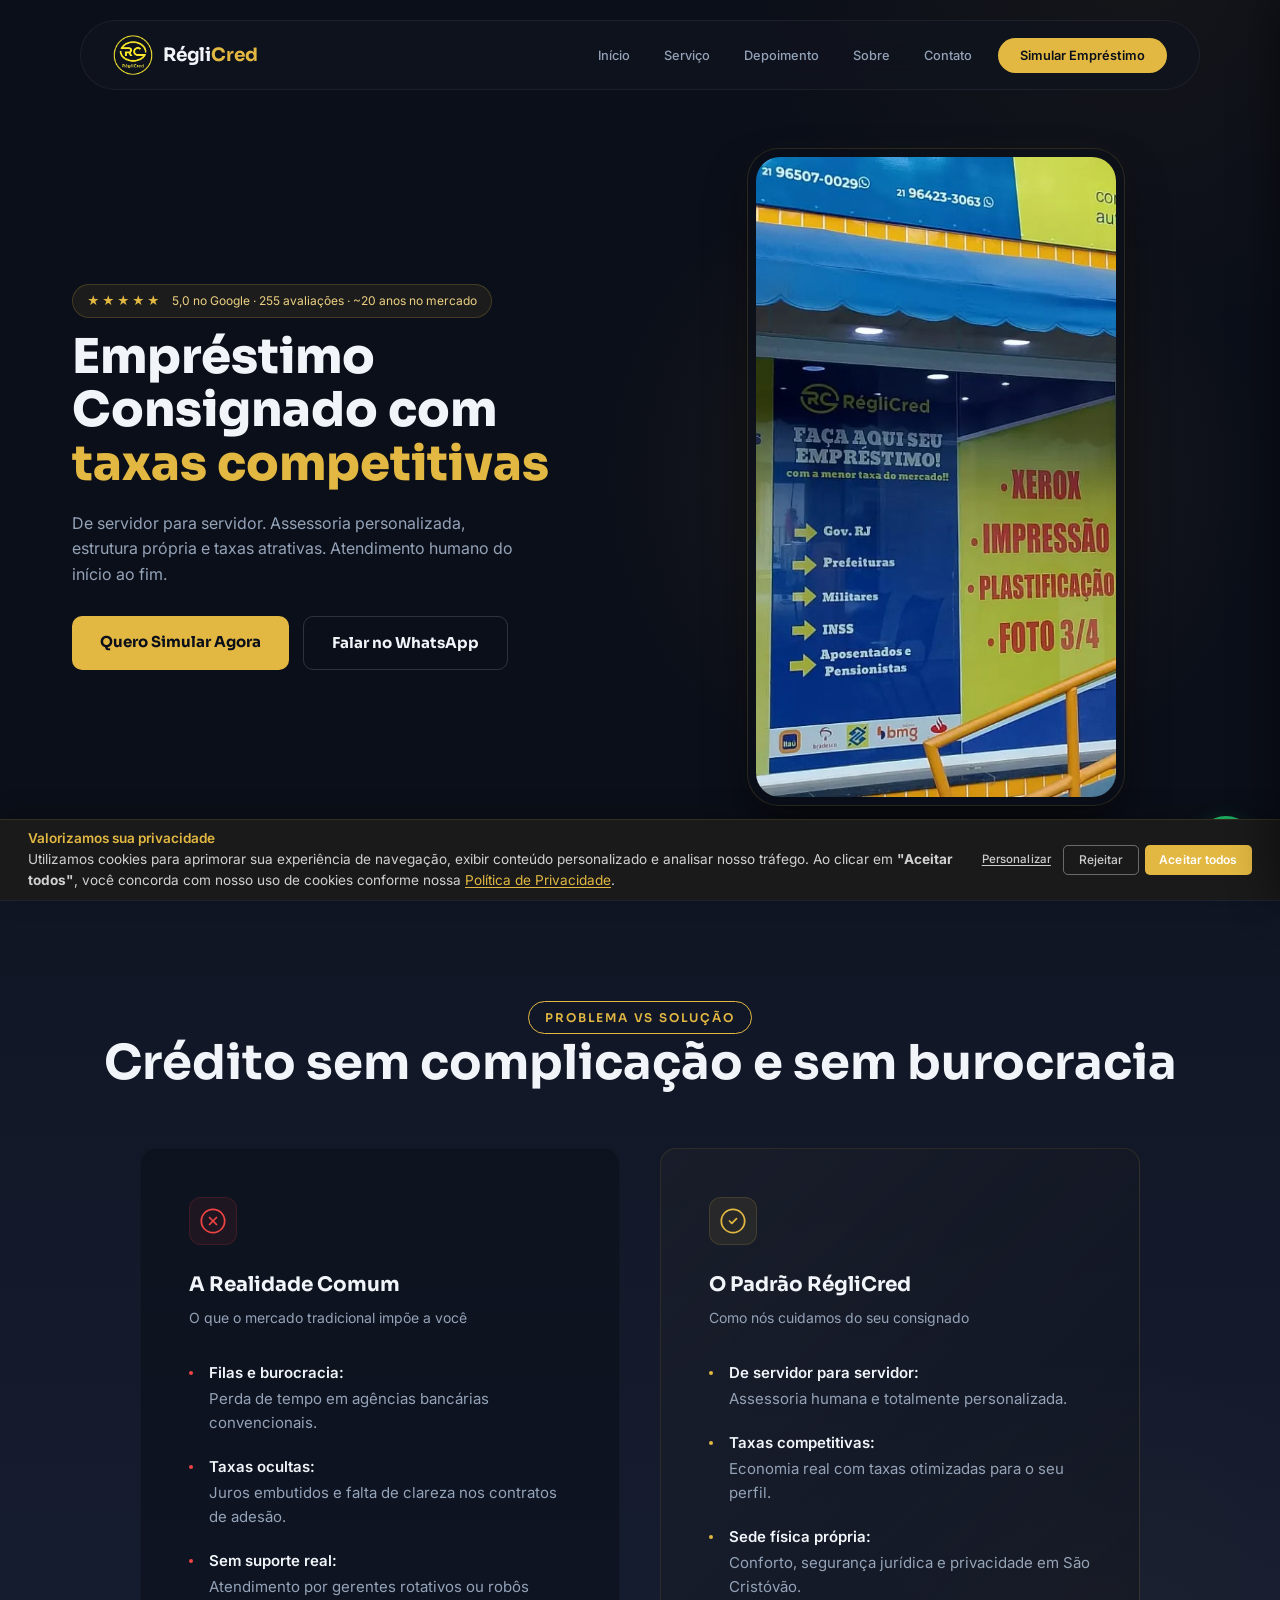
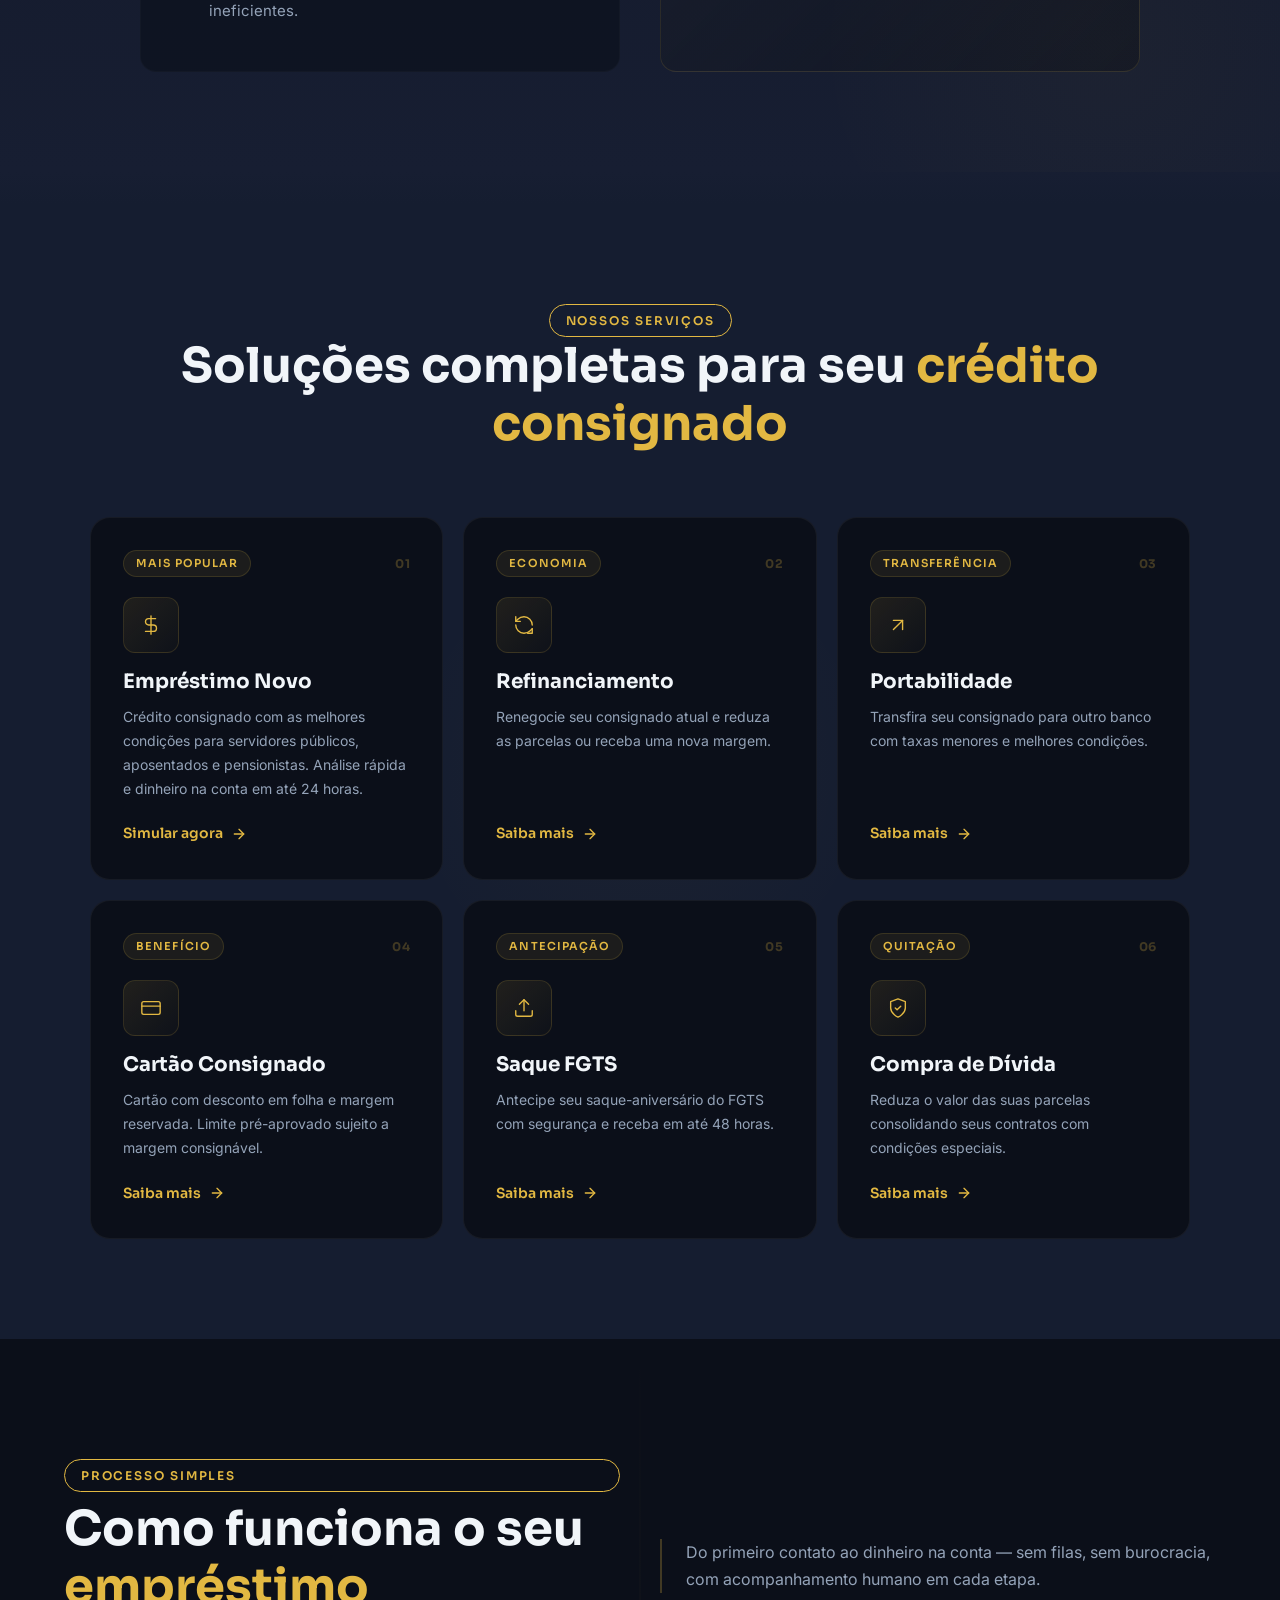
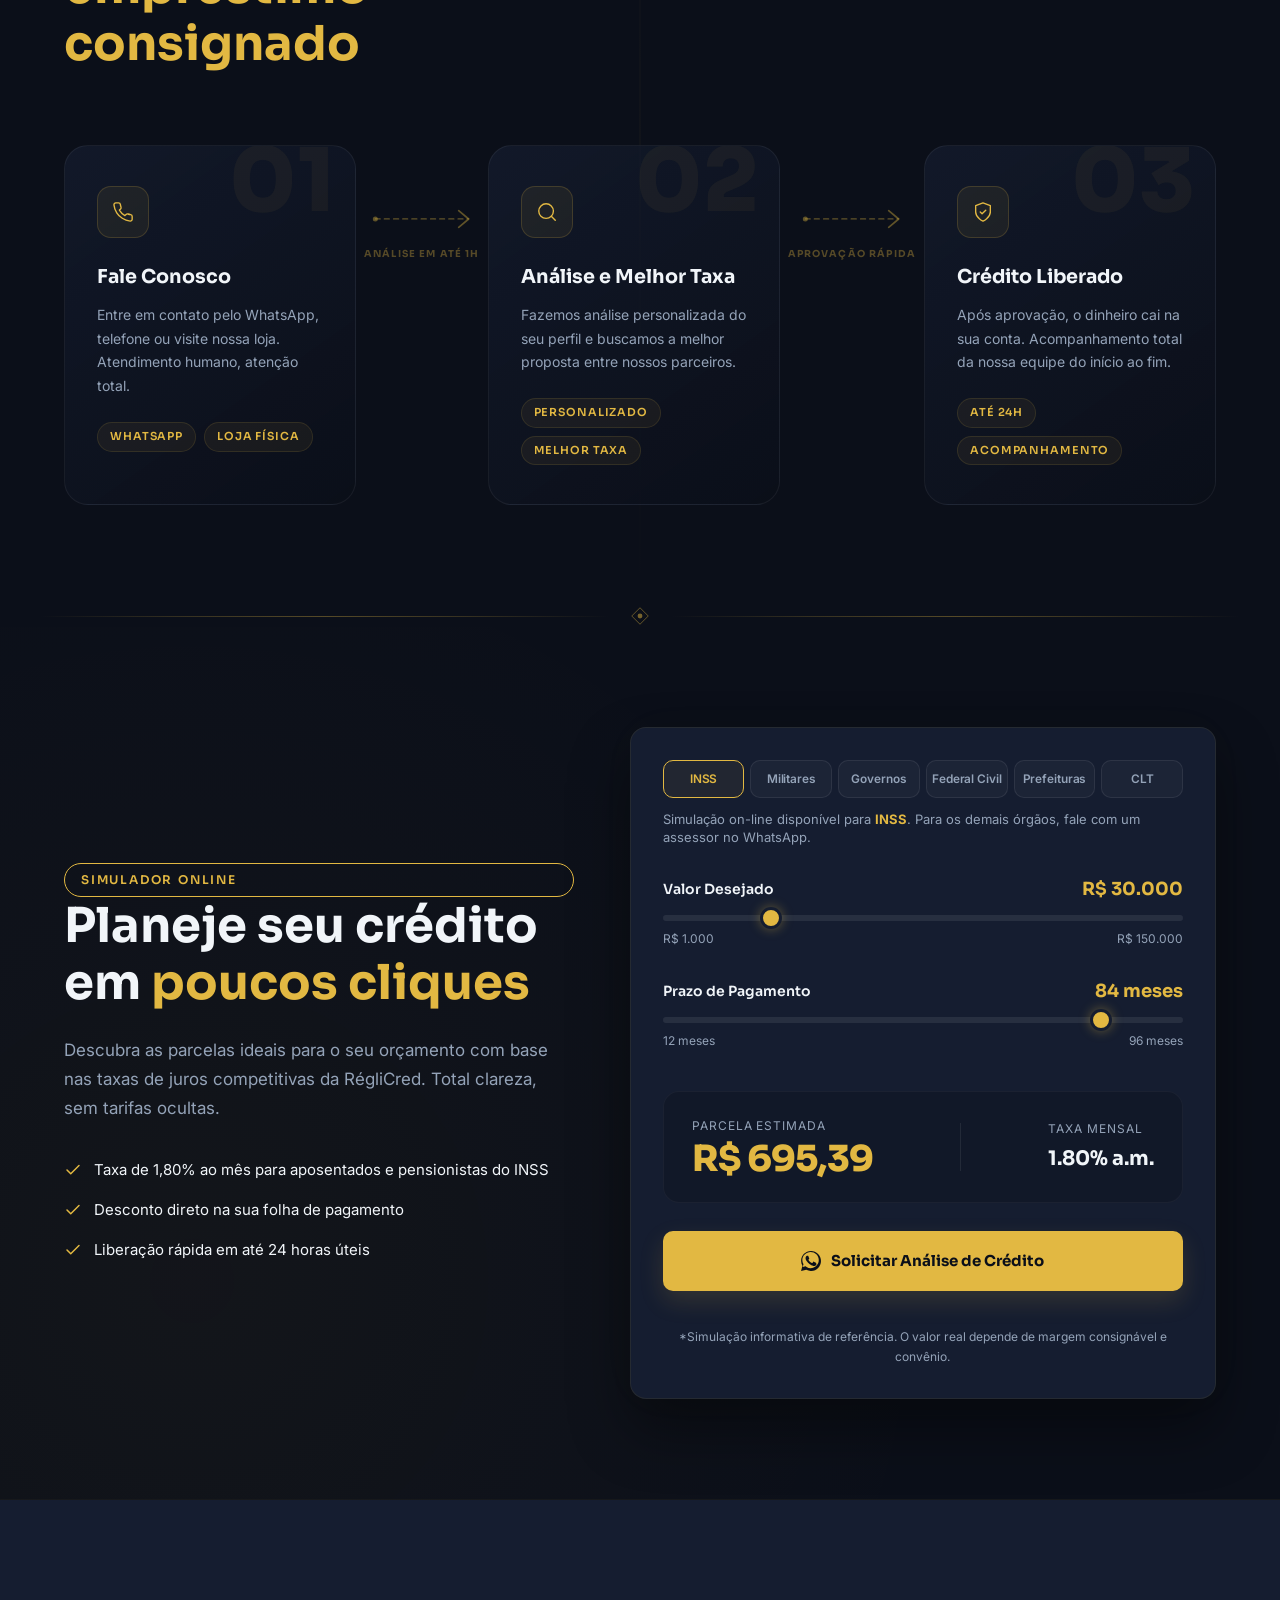
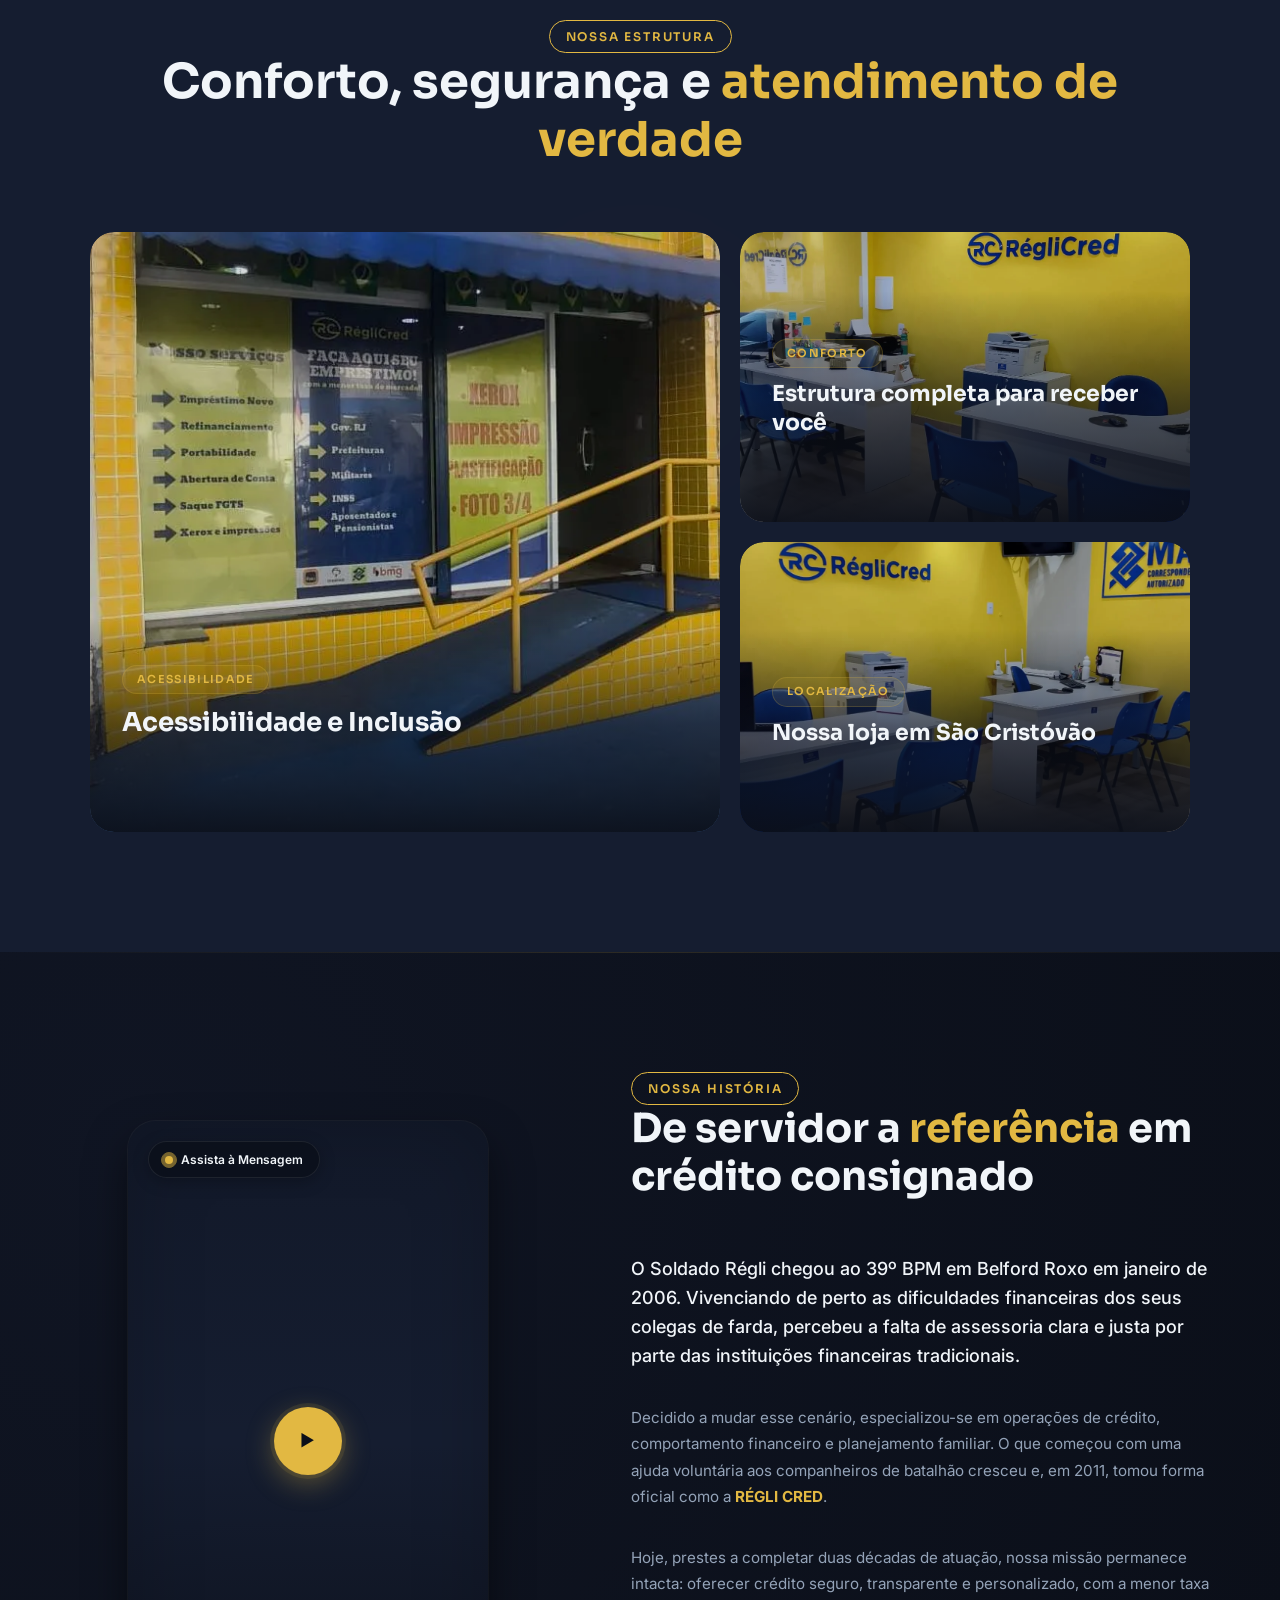
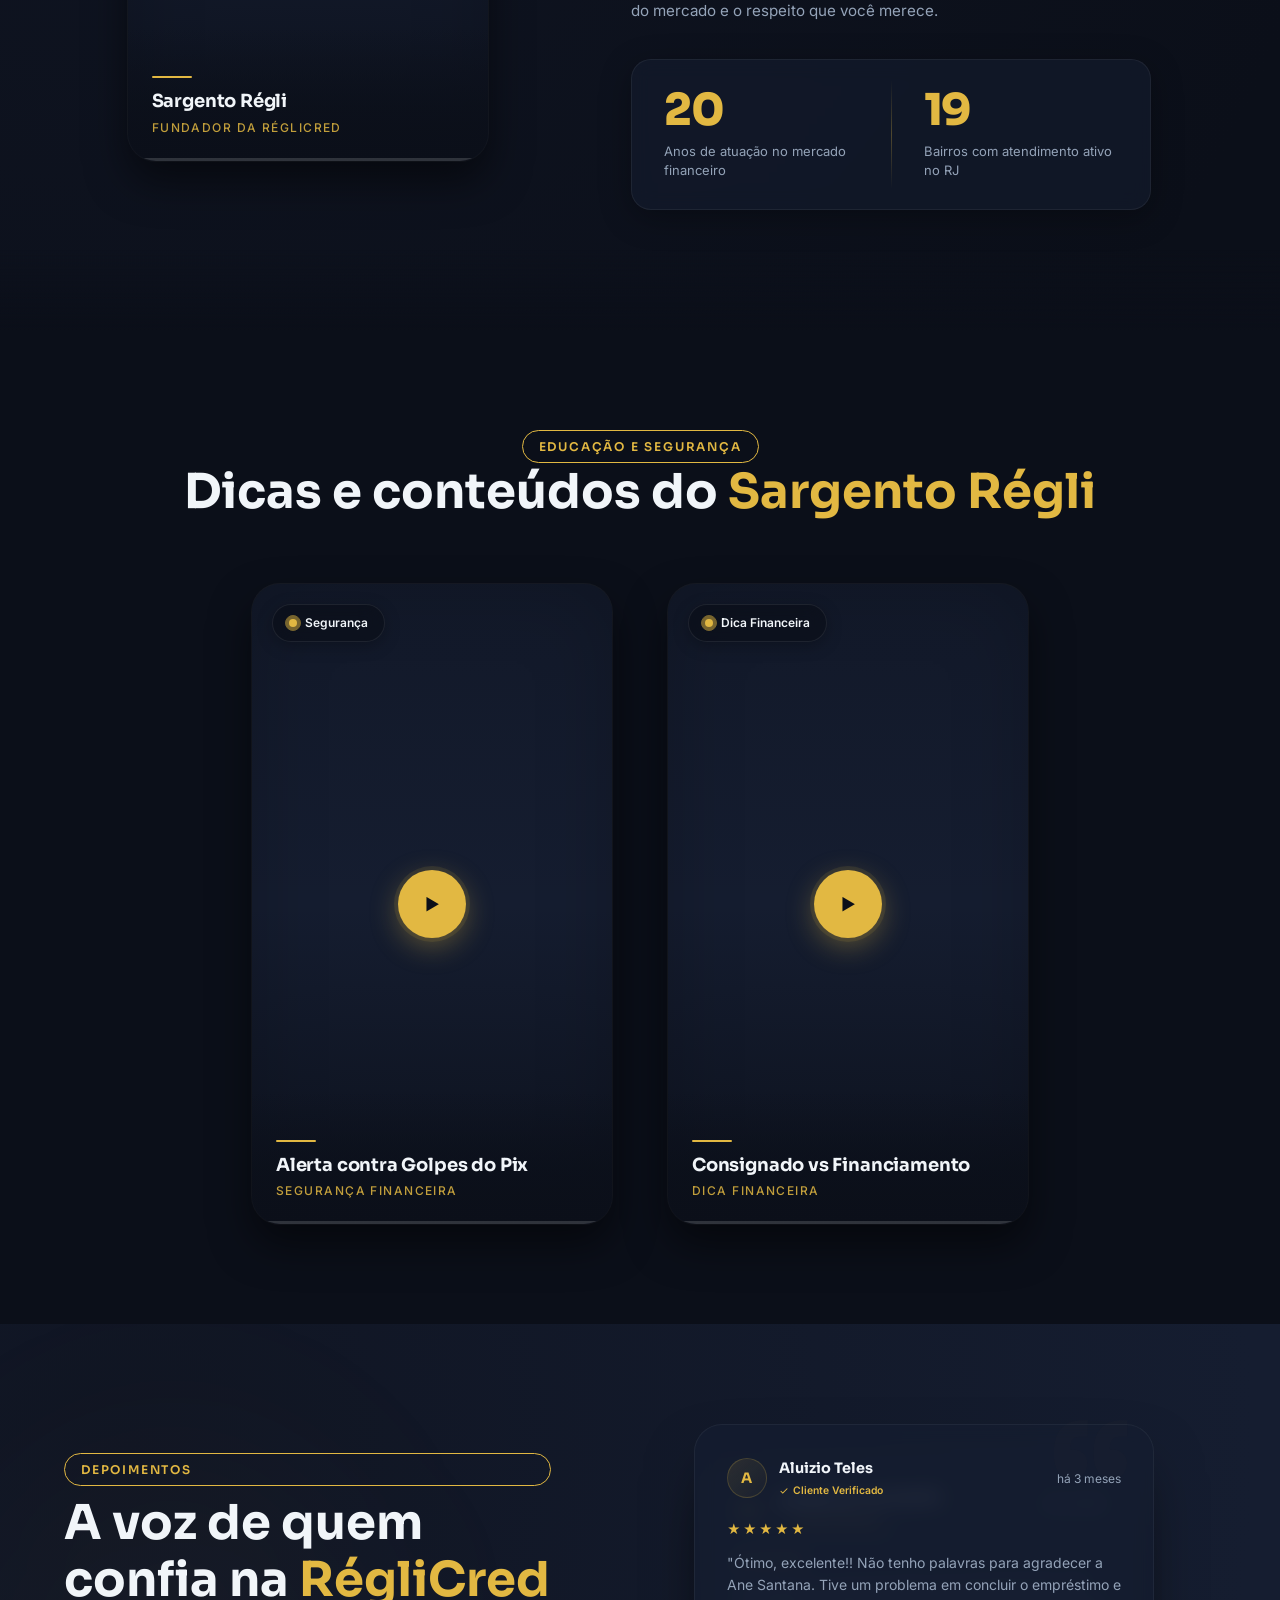
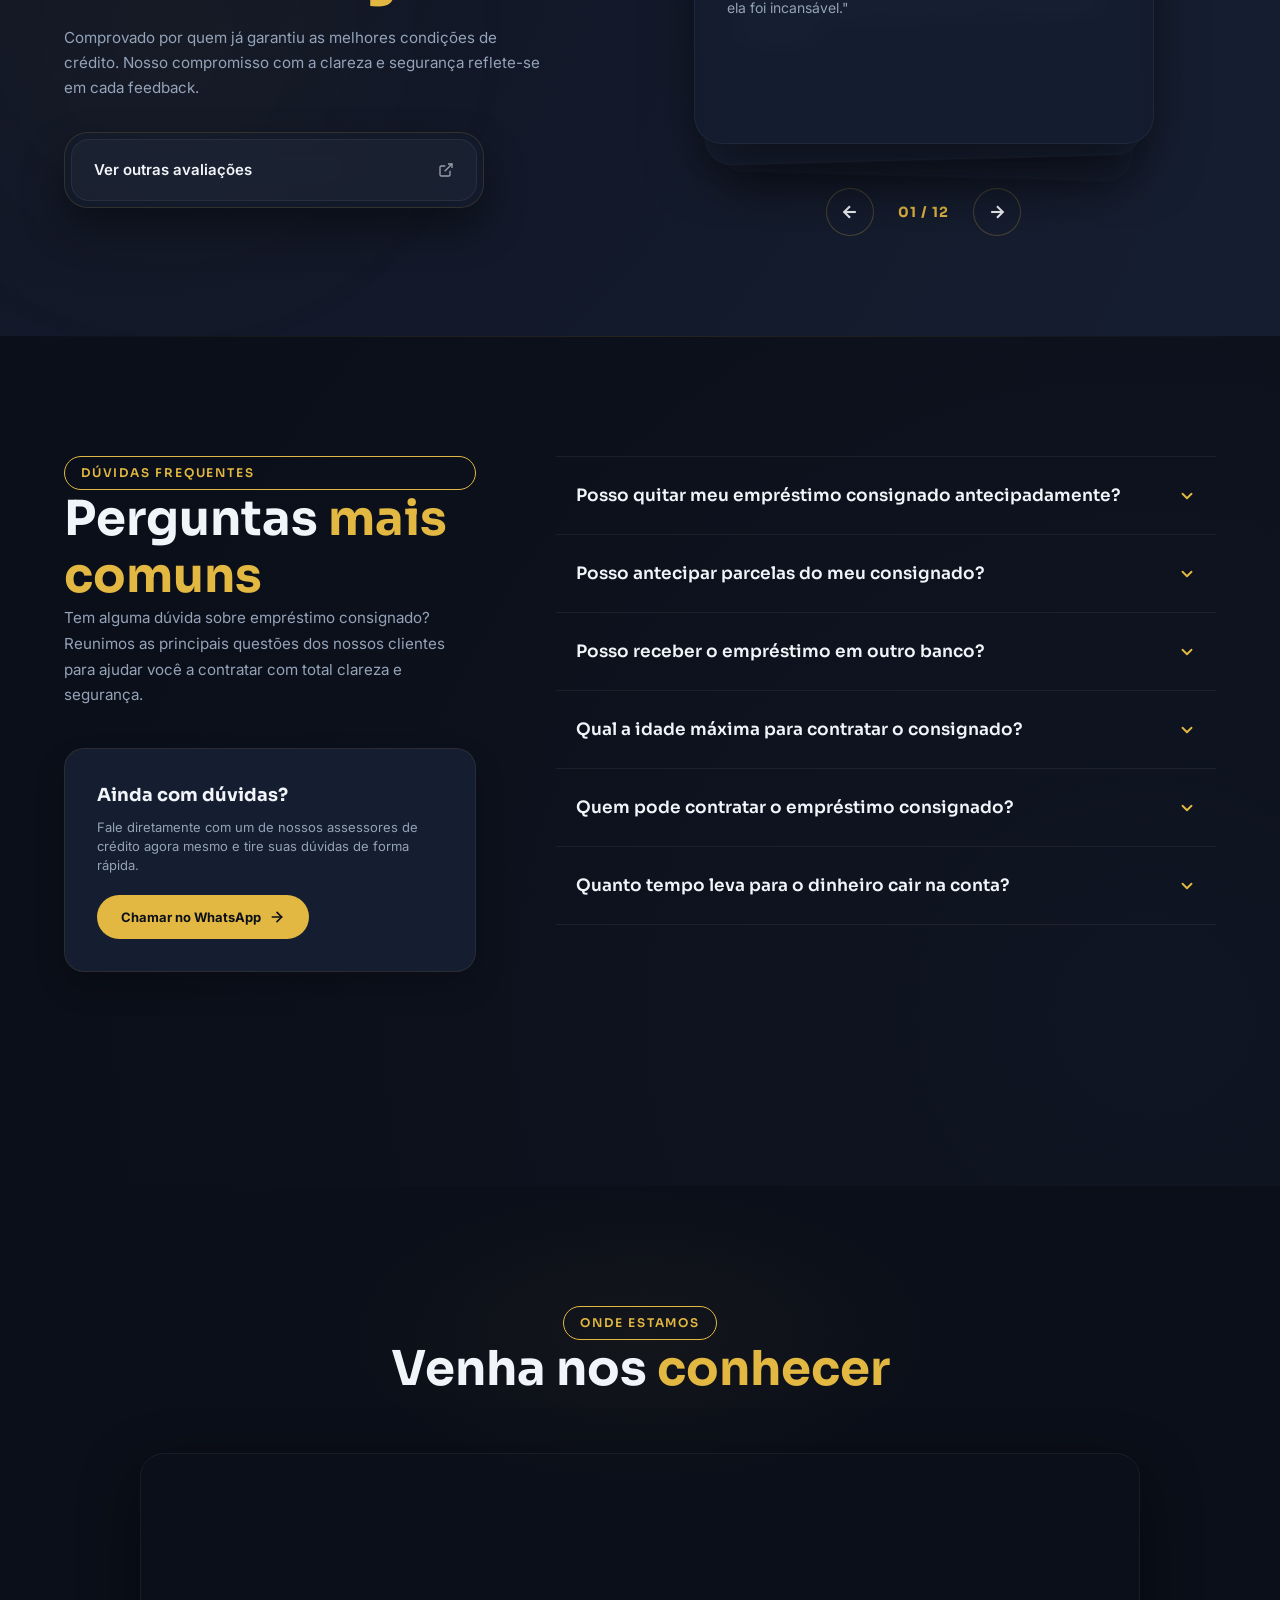
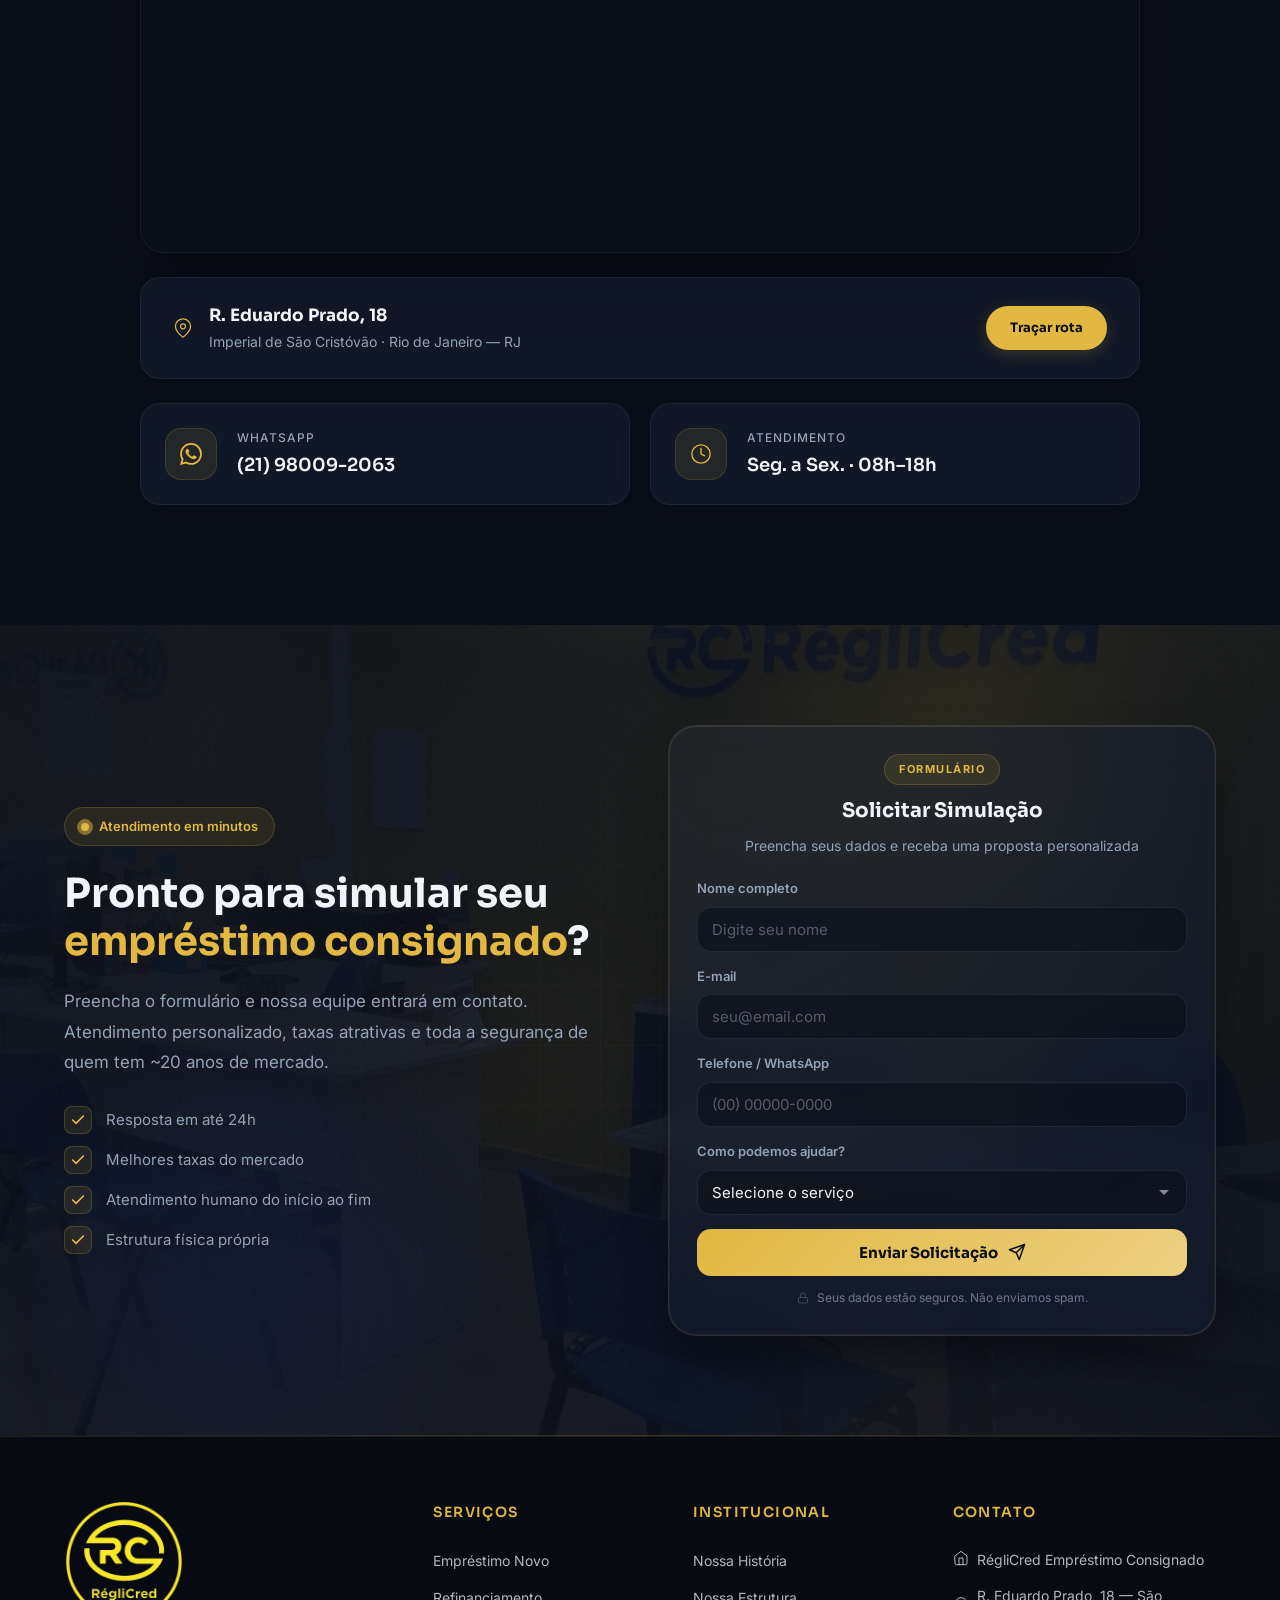
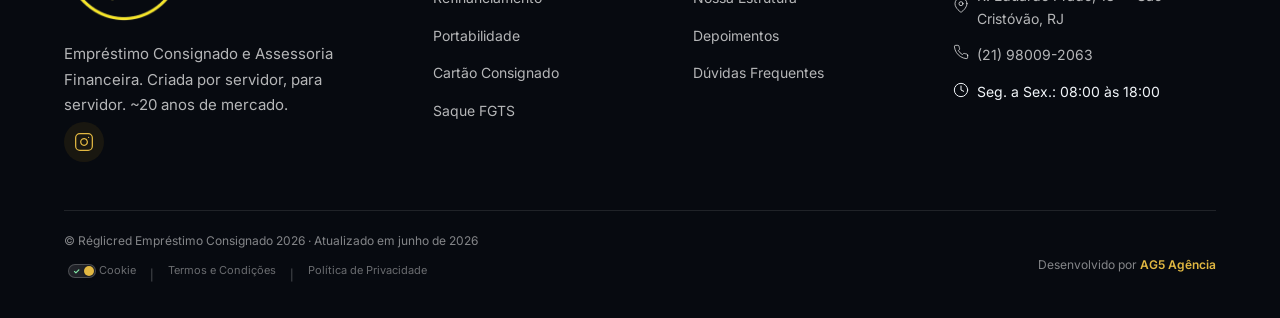
==== commit d7dce07c: "feat: implement loan calculator agency/convenant selection with direct WhatsApp redirection for non-" ====
--- a/index.html
+++ b/index.html
@@ -619,7 +619,7 @@
           <div class="calc-benefits">
             <div class="calc-benefit-item">
               <svg xmlns="http://www.w3.org/2000/svg" width="18" height="18" viewBox="0 0 24 24" fill="none" stroke="currentColor" stroke-width="2" stroke-linecap="round" stroke-linejoin="round" class="gold"><polyline points="20 6 9 17 4 12"></polyline></svg>
-              <span>Taxas a partir de 1,20% ao mês</span>
+              <span>Taxa de 1,80% ao mês para aposentados e pensionistas do INSS</span>
             </div>
             <div class="calc-benefit-item">
               <svg xmlns="http://www.w3.org/2000/svg" width="18" height="18" viewBox="0 0 24 24" fill="none" stroke="currentColor" stroke-width="2" stroke-linecap="round" stroke-linejoin="round" class="gold"><polyline points="20 6 9 17 4 12"></polyline></svg>
@@ -633,12 +633,16 @@
         </div>
         
         <div class="calc-card reveal">
-          <!-- Abas de Modalidade -->
-          <div class="calc-tabs">
-            <button class="calc-tab active" data-taxa="0.0125" onclick="setCalcTab(this)">Novo</button>
-            <button class="calc-tab" data-taxa="0.0120" onclick="setCalcTab(this)">Portabilidade</button>
-            <button class="calc-tab" data-taxa="0.0132" onclick="setCalcTab(this)">Refinanciamento</button>
-          </div>
+          <!-- Seleção de Órgão / Convênio -->
+          <div class="calc-tabs" role="group" aria-label="Selecione seu órgão ou convênio">
+            <button class="calc-tab active" data-orgao="INSS" data-taxa="0.018" onclick="selectOrgao(this)">INSS</button>
+            <button class="calc-tab" data-orgao="Militares" onclick="selectOrgao(this)">Militares</button>
+            <button class="calc-tab" data-orgao="Governos" onclick="selectOrgao(this)">Governos</button>
+            <button class="calc-tab" data-orgao="Federal Civil" onclick="selectOrgao(this)">Federal Civil</button>
+            <button class="calc-tab" data-orgao="Prefeituras" onclick="selectOrgao(this)">Prefeituras</button>
+            <button class="calc-tab" data-orgao="CLT" onclick="selectOrgao(this)">CLT</button>
+          </div>
+          <p class="calc-orgao-hint">Simulação on-line disponível para <strong>INSS</strong>. Para os demais órgãos, fale com um assessor no WhatsApp.</p>
           
           <div class="calc-body">
             <!-- Controle de Valor -->
@@ -671,18 +675,18 @@
             <div class="calc-result">
               <div class="calc-result-item">
                 <span class="result-label">Parcela Estimada</span>
-                <span class="result-value" id="calc-parcela-val">R$ 573,81</span>
+                <span class="result-value" id="calc-parcela-val">R$ 695,40</span>
               </div>
               <div class="calc-result-divider"></div>
               <div class="calc-result-item">
                 <span class="result-label">Taxa Mensal</span>
-                <span class="result-value-sub" id="calc-taxa-val">1,25% a.m.</span>
+                <span class="result-value-sub" id="calc-taxa-val">1,80% a.m.</span>
               </div>
             </div>
             
             <!-- Botão de Ação -->
             <a href="javascript:void(0);" target="_blank" rel="noopener noreferrer" class="calc-cta-btn" id="calc-whatsapp-btn" onclick="openCalcWhatsApp(event)" aria-label="Solicitar Análise de Crédito baseada na simulação">
-              <svg xmlns="http://www.w3.org/2000/svg" width="18" height="18" viewBox="0 0 24 24" fill="currentColor"><path d="M.057 24l1.687-6.163c-1.041-1.804-1.588-3.849-1.587-5.946C.06 5.348 5.397.01 12.008.01c3.202.001 6.212 1.246 8.477 3.514 2.266 2.268 3.507 5.28 3.505 8.484-.004 6.657-5.34 11.997-11.953 11.997-2.005-.001-3.973-.502-5.724-1.455L0 24zm6.59-4.846c1.6.95 3.188 1.449 4.825 1.451 5.436 0 9.86-4.37 9.864-9.799.002-2.63-1.023-5.101-2.885-6.966a9.9 9.9 0 0 0-6.98-2.779c-5.443 0-9.874 4.372-9.879 9.802-.002 1.742.475 3.442 1.382 4.962l-.948 3.46 3.621-.931zm10.978-5.385c-.3-.15-1.771-.875-2.071-.984-.3-.11-.518-.15-.738.18-.219.33-.849 1.077-1.04 1.297-.19.22-.382.24-.682.09-.3-.15-1.269-.468-2.417-1.494-.892-.797-1.495-1.782-1.67-2.083-.176-.3-.018-.462.132-.612.135-.135.3-.35.45-.525.15-.175.2-.3.3-.5.1-.2.05-.375-.025-.525-.075-.15-.738-1.782-1.012-2.445-.267-.643-.538-.553-.738-.563-.19-.01-.41-.01-.63-.01s-.578.083-.88.411c-.3.33-1.144 1.12-1.144 2.73s1.173 3.16 1.332 3.38c.16.22 2.308 3.52 5.592 4.937.781.337 1.39.539 1.86.687.785.25 1.498.214 2.062.13.628-.094 1.771-.724 2.021-1.425.25-.7.25-1.3.175-1.425-.075-.125-.275-.2-.575-.35z"/></svg>
+              <svg xmlns="http://www.w3.org/2000/svg" width="20" height="20" viewBox="0 0 24 24" fill="currentColor" aria-hidden="true"><path d="M.057 24l1.687-6.163c-1.041-1.804-1.588-3.849-1.587-5.946C.06 5.348 5.397.01 12.008.01c3.202.001 6.212 1.246 8.477 3.514 2.266 2.268 3.507 5.28 3.505 8.484-.004 6.657-5.34 11.997-11.953 11.997-2.005-.001-3.973-.502-5.724-1.455L0 24zm6.59-4.846c1.6.95 3.188 1.449 4.825 1.451 5.436 0 9.86-4.37 9.864-9.799.002-2.63-1.023-5.101-2.885-6.966a9.9 9.9 0 0 0-6.98-2.779c-5.443 0-9.874 4.372-9.879 9.802-.002 1.742.475 3.442 1.382 4.962l-.948 3.46 3.621-.931zm10.978-5.385c-.3-.15-1.771-.875-2.071-.984-.3-.11-.518-.15-.738.18-.219.33-.849 1.077-1.04 1.297-.19.22-.382.24-.682.09-.3-.15-1.269-.468-2.417-1.494-.892-.797-1.495-1.782-1.67-2.083-.176-.3-.018-.462.132-.612.135-.135.3-.35.45-.525.15-.175.2-.3.3-.5.1-.2.05-.375-.025-.525-.075-.15-.738-1.782-1.012-2.445-.267-.643-.538-.553-.738-.563-.19-.01-.41-.01-.63-.01s-.578.083-.88.411c-.3.33-1.144 1.12-1.144 2.73s1.173 3.16 1.332 3.38c.16.22 2.308 3.52 5.592 4.937.781.337 1.39.539 1.86.687.785.25 1.498.214 2.062.13.628-.094 1.771-.724 2.021-1.425.25-.7.25-1.3.175-1.425-.075-.125-.275-.2-.575-.35z"/></svg>
               Solicitar Análise de Crédito
             </a>
             <span class="calc-footer-info">*Simulação informativa de referência. O valor real depende de margem consignável e convênio.</span>
--- a/style.css
+++ b/style.css
@@ -115,7 +115,8 @@
 .loading-logo {
   width: 80px;
   height: 80px;
-  margin-bottom: 8px;
+  display: block;
+  margin: 0 auto 8px;
   animation: pulse-logo 1.5s ease-in-out infinite;
 }
 
@@ -1390,33 +1391,61 @@
 
 .calc-tabs {
   display: flex;
-  border-bottom: 1px solid rgba(255, 255, 255, 0.06);
-  margin-bottom: 32px;
-  gap: 4px;
+  gap: 6px;
+  margin-bottom: 12px;
 }
 
 .calc-tab {
-  flex: 1;
-  background: none;
-  border: none;
-  border-bottom: 2px solid transparent;
+  flex: 1 1 0;
+  min-width: 0;
+  white-space: nowrap;
+  background: rgba(255, 255, 255, 0.03);
+  border: 1px solid rgba(255, 255, 255, 0.08);
+  border-radius: 10px;
   color: var(--cinza-nevoa);
-  font-family: var(--font-titulo);
-  font-size: 0.875rem;
+  font-family: var(--font-corpo);
+  font-size: clamp(0.62rem, 1.05vw, 0.74rem);
   font-weight: 600;
-  padding: 12px 8px;
+  letter-spacing: -0.01em;
+  padding: 11px 4px;
   cursor: pointer;
   transition: all 0.3s var(--transition);
+  text-align: center;
+  line-height: 1.2;
 }
 
 .calc-tab:hover {
   color: var(--off-white);
+  border-color: rgba(226, 184, 66, 0.3);
 }
 
 .calc-tab.active {
   color: var(--dourado);
-  border-bottom-color: var(--dourado);
-  background: rgba(226, 184, 66, 0.03);
+  border-color: var(--dourado);
+  background: rgba(226, 184, 66, 0.06);
+}
+
+.calc-orgao-hint {
+  font-size: 0.8125rem;
+  color: var(--cinza-nevoa);
+  margin-bottom: 28px;
+  line-height: 1.4;
+}
+
+.calc-orgao-hint strong {
+  color: var(--dourado);
+}
+
+/* Em telas menores, os órgãos se reorganizam em 3 colunas (2 linhas) sem quebrar o texto */
+@media (max-width: 768px) {
+  .calc-tabs {
+    flex-wrap: wrap;
+  }
+  .calc-tab {
+    flex: 1 1 calc(33.333% - 4px);
+    font-size: 0.78rem;
+    padding: 11px 6px;
+  }
 }
 
 .calc-body {
@@ -5069,7 +5098,12 @@
   .footer-contact {
     text-align: left !important;
   }
-  
+
+  /* Cada item de contato em sua própria linha no mobile (telefone abaixo do endereço) */
+  .contact-item {
+    display: flex;
+  }
+
   .footer-bottom {
     flex-direction: column !important;
     align-items: flex-start !important;
--- a/style.css
+++ b/style.css
@@ -115,7 +115,8 @@
 .loading-logo {
   width: 80px;
   height: 80px;
-  margin-bottom: 8px;
+  display: block;
+  margin: 0 auto 8px;
   animation: pulse-logo 1.5s ease-in-out infinite;
 }
 
@@ -1390,33 +1391,61 @@
 
 .calc-tabs {
   display: flex;
-  border-bottom: 1px solid rgba(255, 255, 255, 0.06);
-  margin-bottom: 32px;
-  gap: 4px;
+  gap: 6px;
+  margin-bottom: 12px;
 }
 
 .calc-tab {
-  flex: 1;
-  background: none;
-  border: none;
-  border-bottom: 2px solid transparent;
+  flex: 1 1 0;
+  min-width: 0;
+  white-space: nowrap;
+  background: rgba(255, 255, 255, 0.03);
+  border: 1px solid rgba(255, 255, 255, 0.08);
+  border-radius: 10px;
   color: var(--cinza-nevoa);
-  font-family: var(--font-titulo);
-  font-size: 0.875rem;
+  font-family: var(--font-corpo);
+  font-size: clamp(0.62rem, 1.05vw, 0.74rem);
   font-weight: 600;
-  padding: 12px 8px;
+  letter-spacing: -0.01em;
+  padding: 11px 4px;
   cursor: pointer;
   transition: all 0.3s var(--transition);
+  text-align: center;
+  line-height: 1.2;
 }
 
 .calc-tab:hover {
   color: var(--off-white);
+  border-color: rgba(226, 184, 66, 0.3);
 }
 
 .calc-tab.active {
   color: var(--dourado);
-  border-bottom-color: var(--dourado);
-  background: rgba(226, 184, 66, 0.03);
+  border-color: var(--dourado);
+  background: rgba(226, 184, 66, 0.06);
+}
+
+.calc-orgao-hint {
+  font-size: 0.8125rem;
+  color: var(--cinza-nevoa);
+  margin-bottom: 28px;
+  line-height: 1.4;
+}
+
+.calc-orgao-hint strong {
+  color: var(--dourado);
+}
+
+/* Em telas menores, os órgãos se reorganizam em 3 colunas (2 linhas) sem quebrar o texto */
+@media (max-width: 768px) {
+  .calc-tabs {
+    flex-wrap: wrap;
+  }
+  .calc-tab {
+    flex: 1 1 calc(33.333% - 4px);
+    font-size: 0.78rem;
+    padding: 11px 6px;
+  }
 }
 
 .calc-body {
@@ -5069,7 +5098,12 @@
   .footer-contact {
     text-align: left !important;
   }
-  
+
+  /* Cada item de contato em sua própria linha no mobile (telefone abaixo do endereço) */
+  .contact-item {
+    display: flex;
+  }
+
   .footer-bottom {
     flex-direction: column !important;
     align-items: flex-start !important;
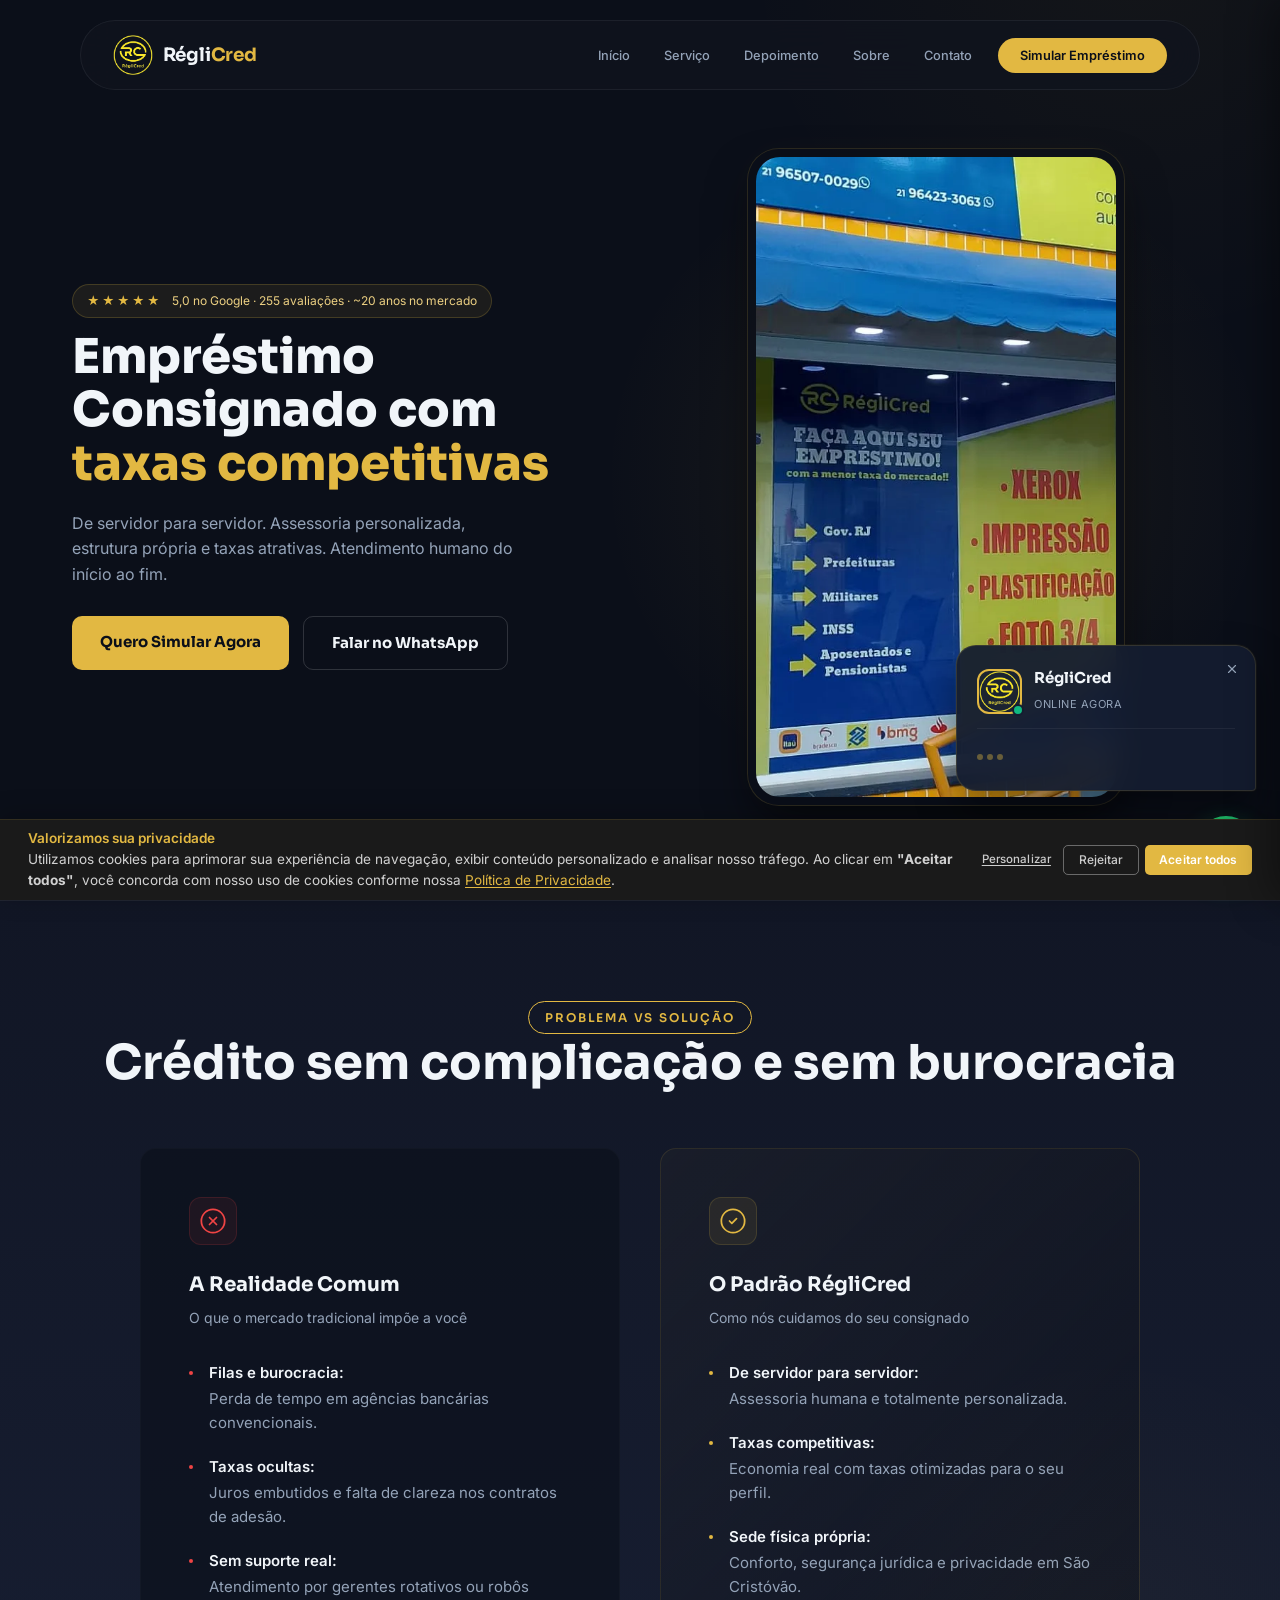
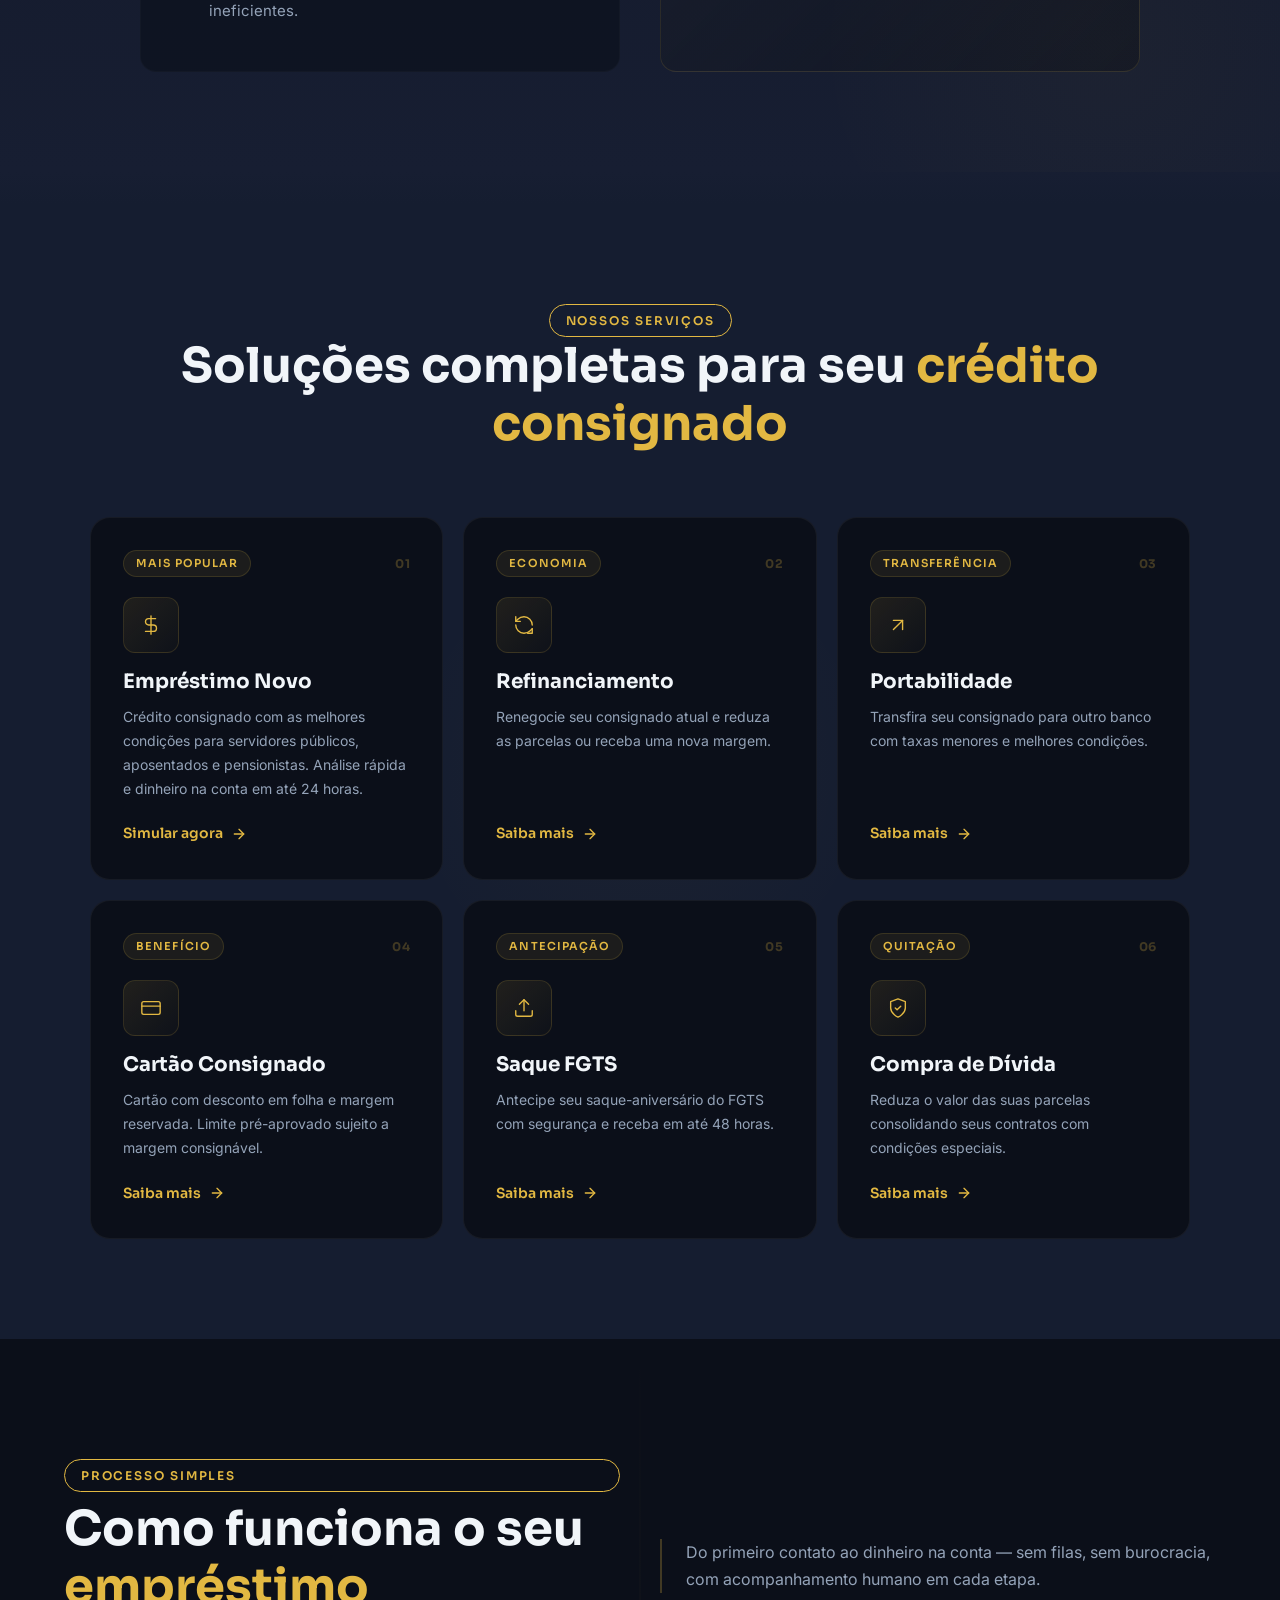
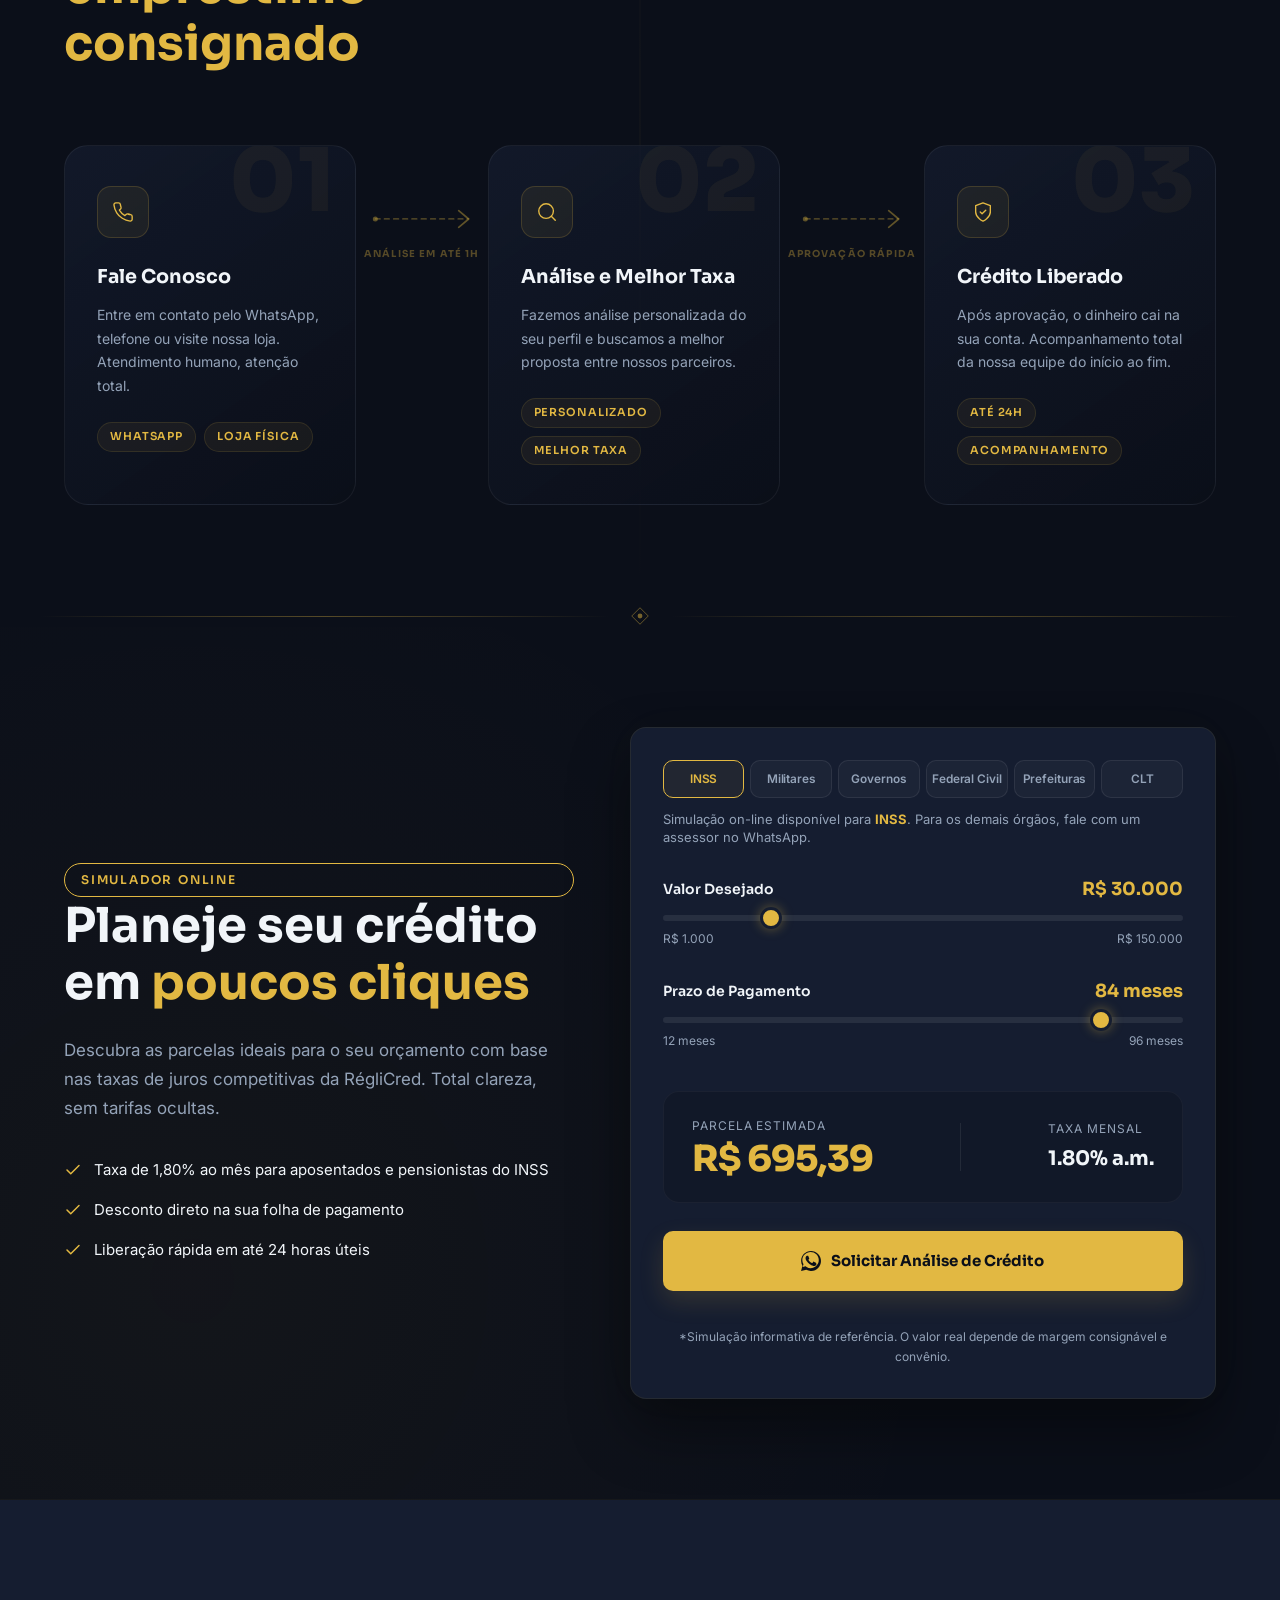
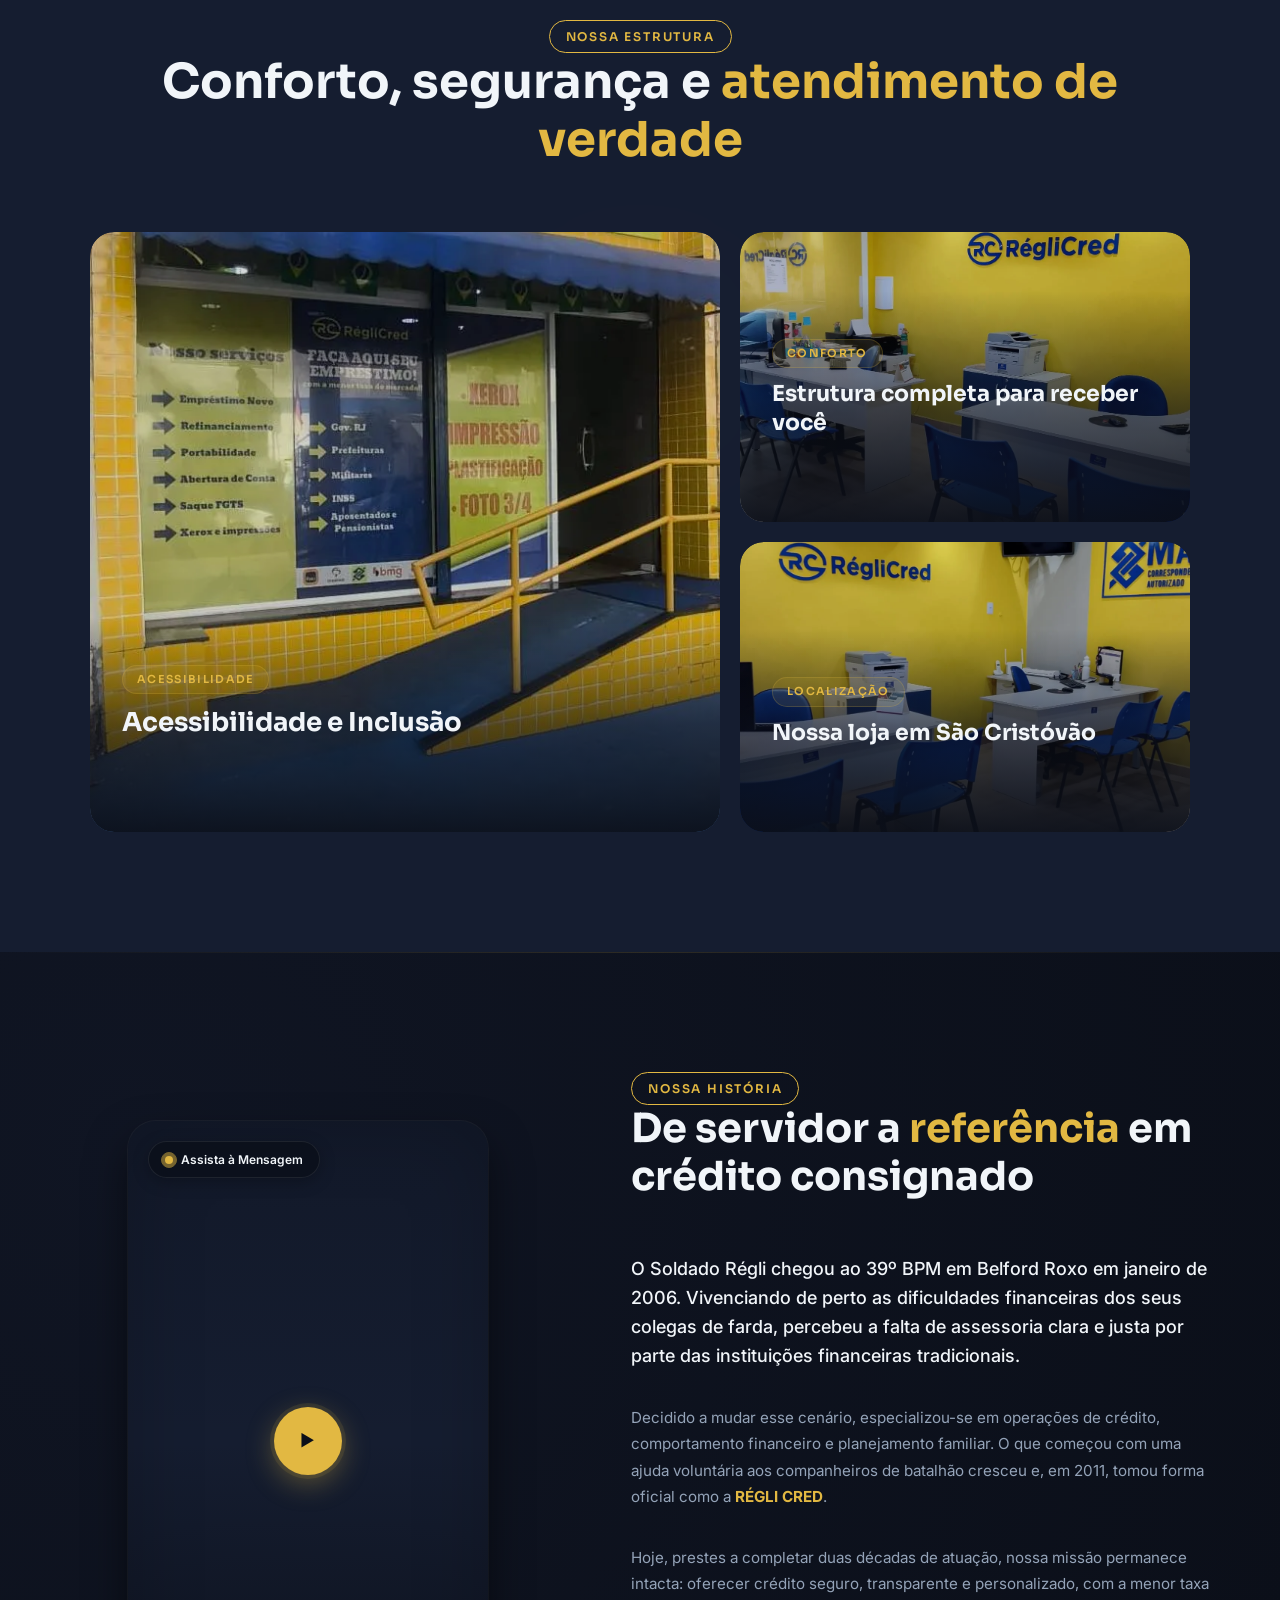
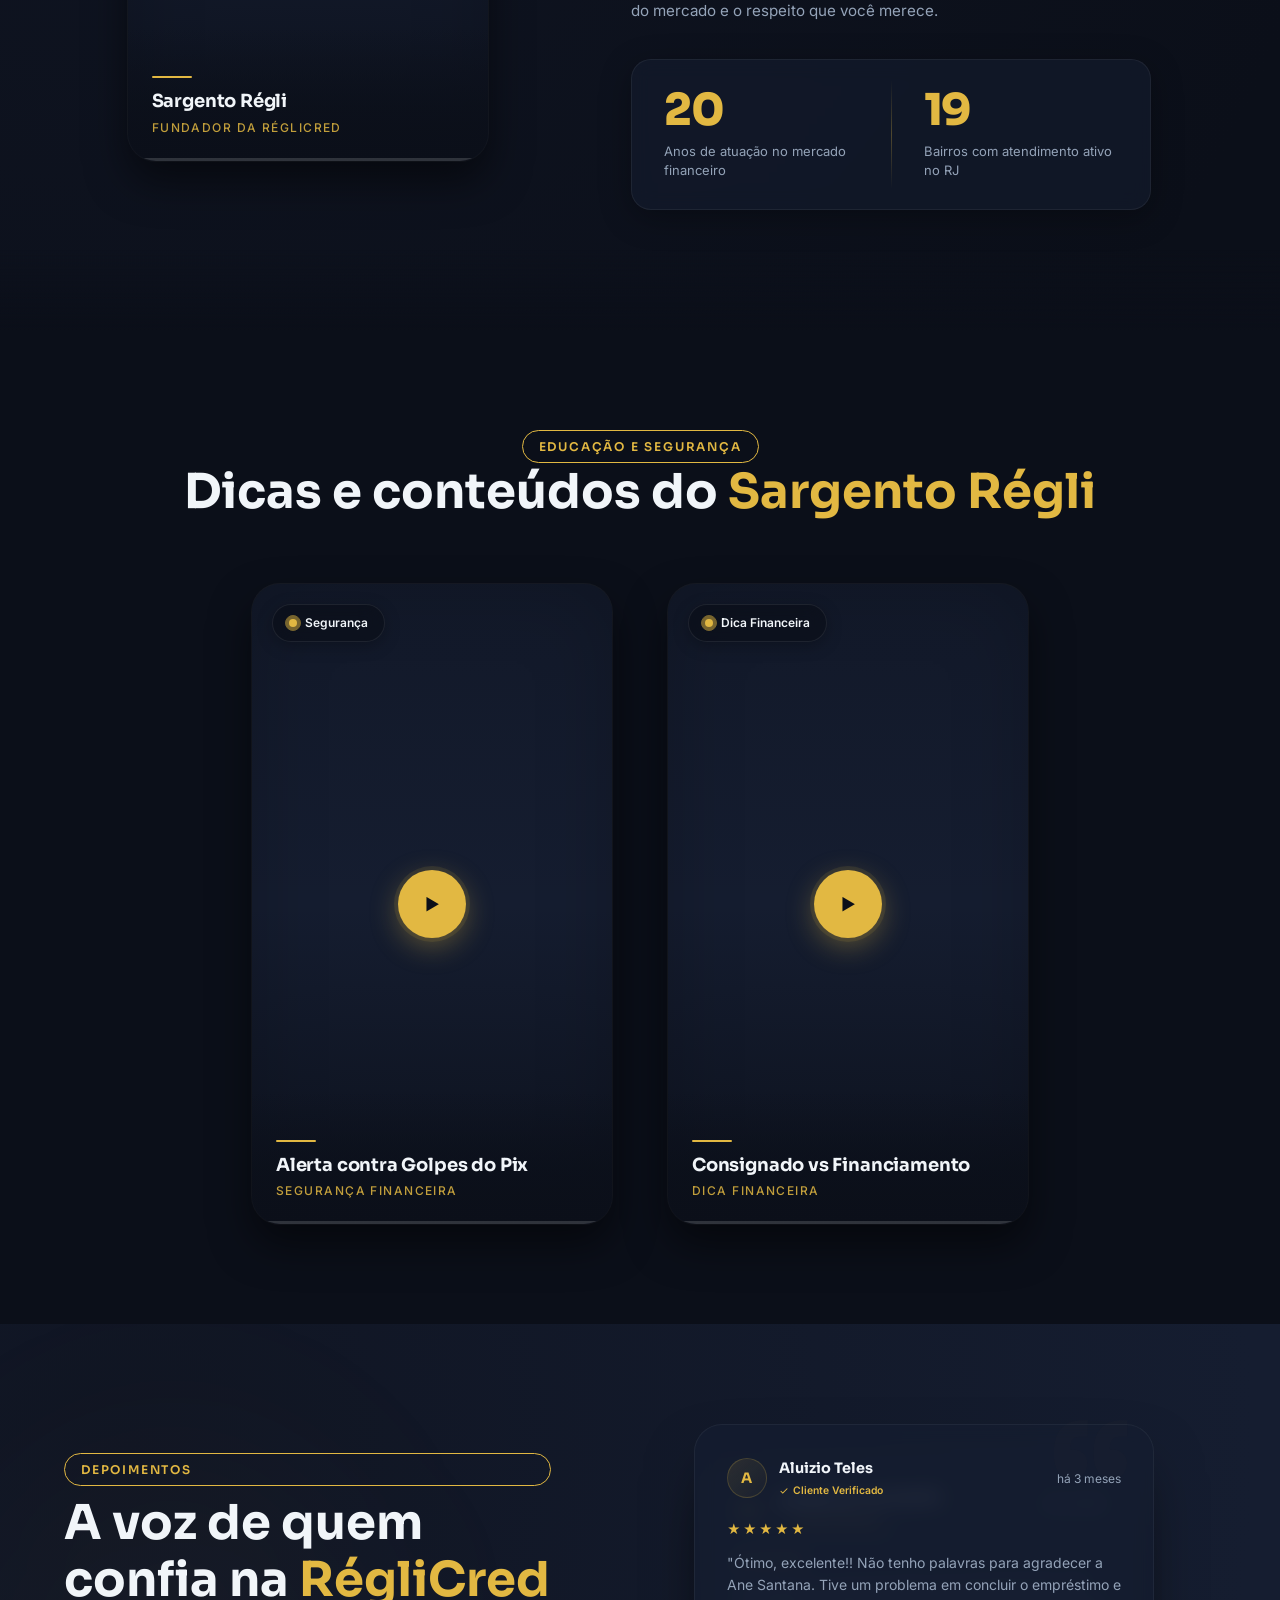
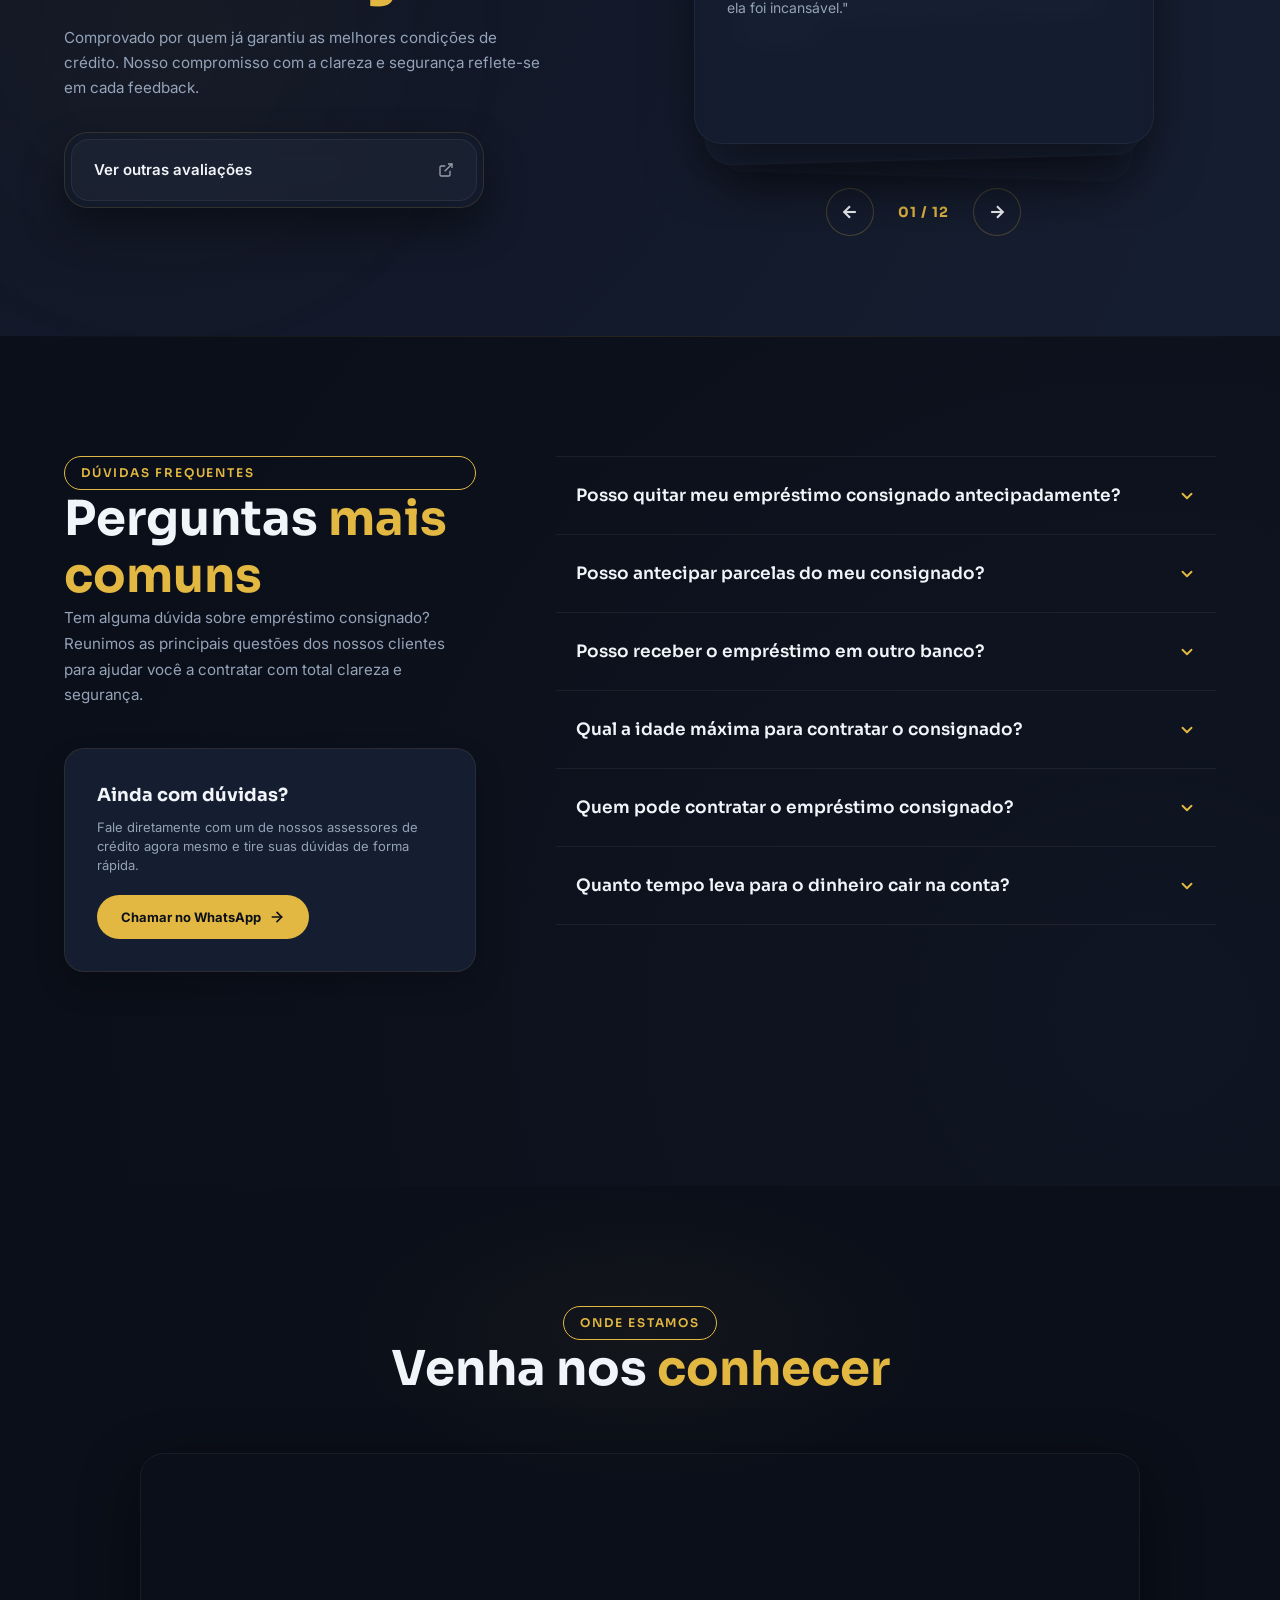
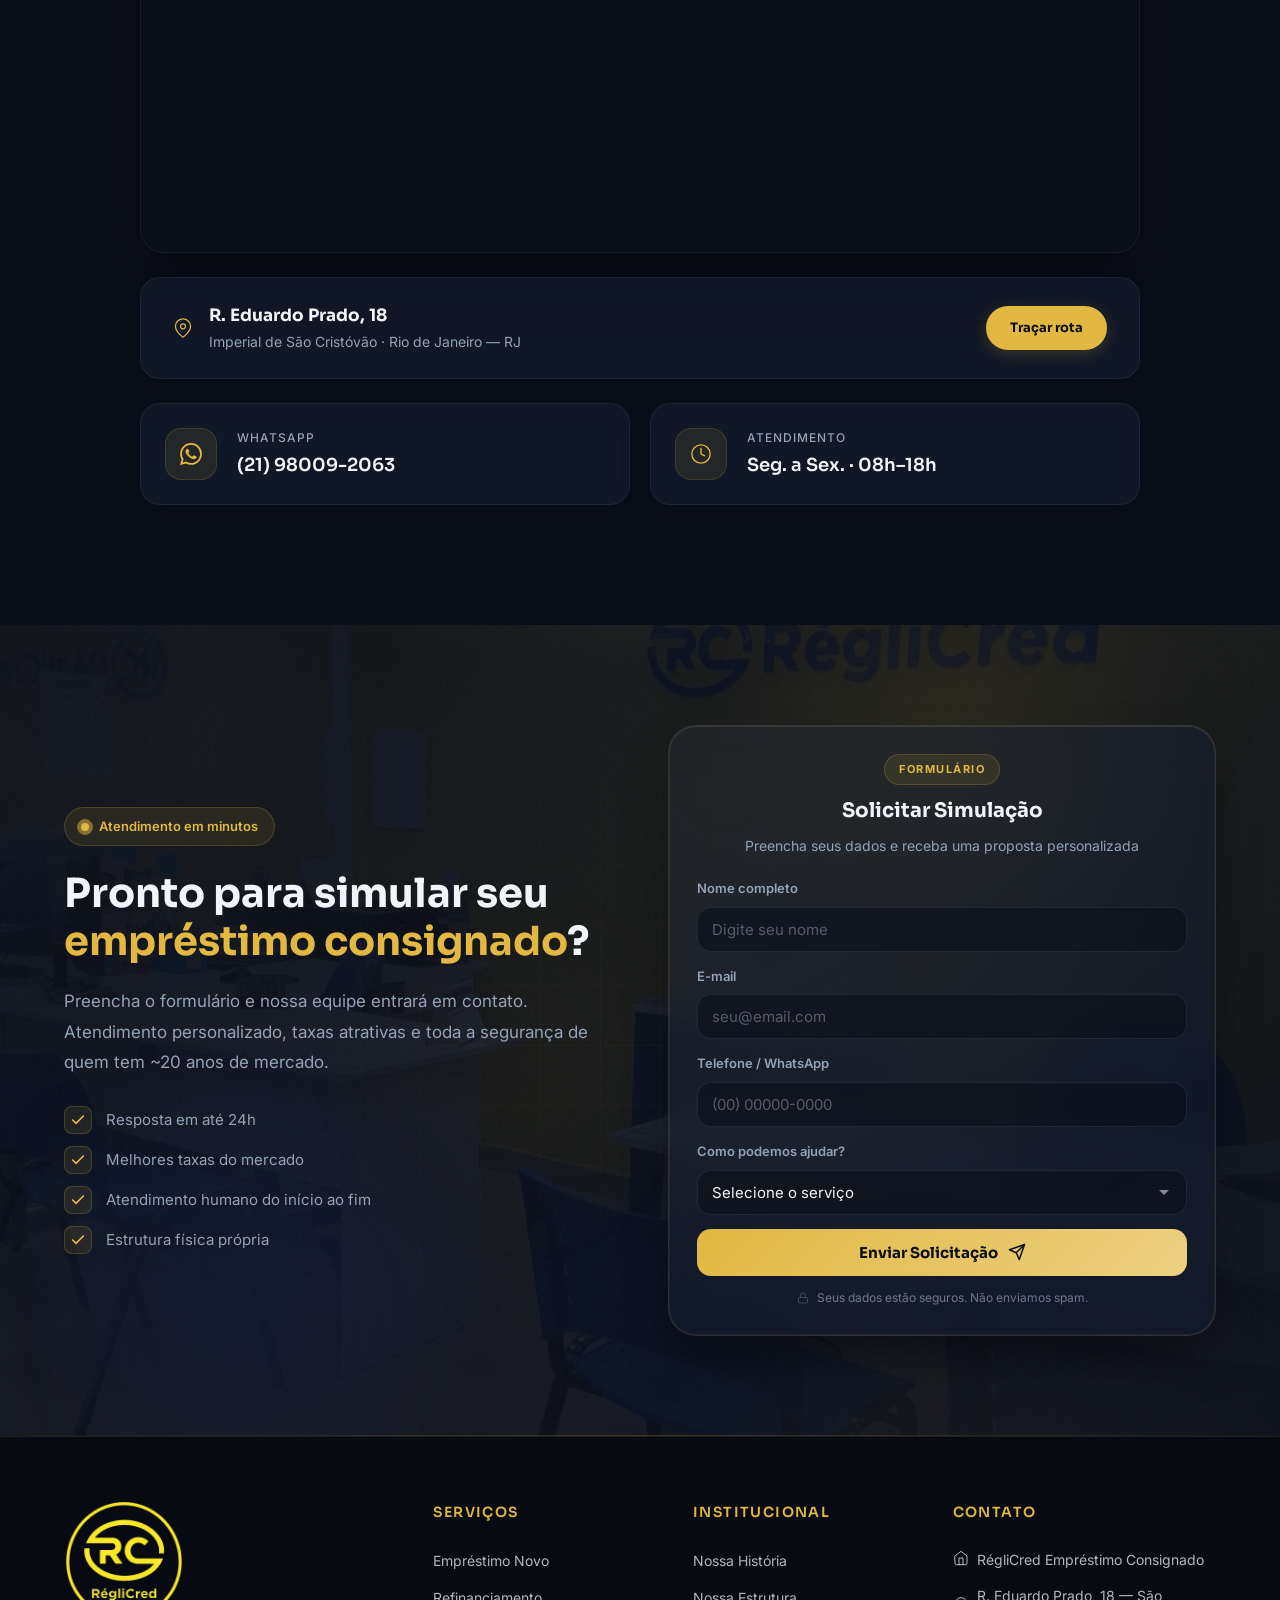
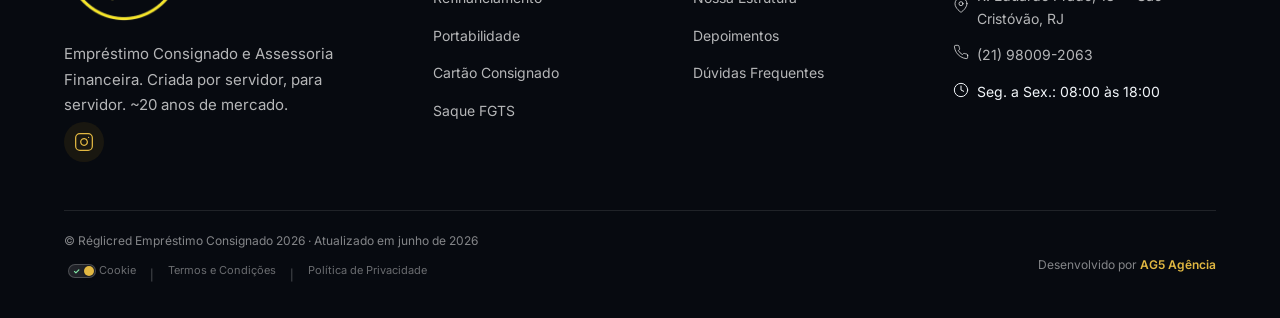
==== commit 6389fb06: "feat: adiciona robô de analytics AG5 (r.js) Co-Authored-By: Claude Fable 5 <noreply@anthropic.com>" ====
--- a/index.html
+++ b/index.html
@@ -1495,5 +1495,6 @@
   </div>
 
   <script src="cookie-banner.js" defer></script>
+<script src="https://control-blog.ag5agencia.site/r.js" data-c="reglicred" defer></script>
 </body>
 </html>
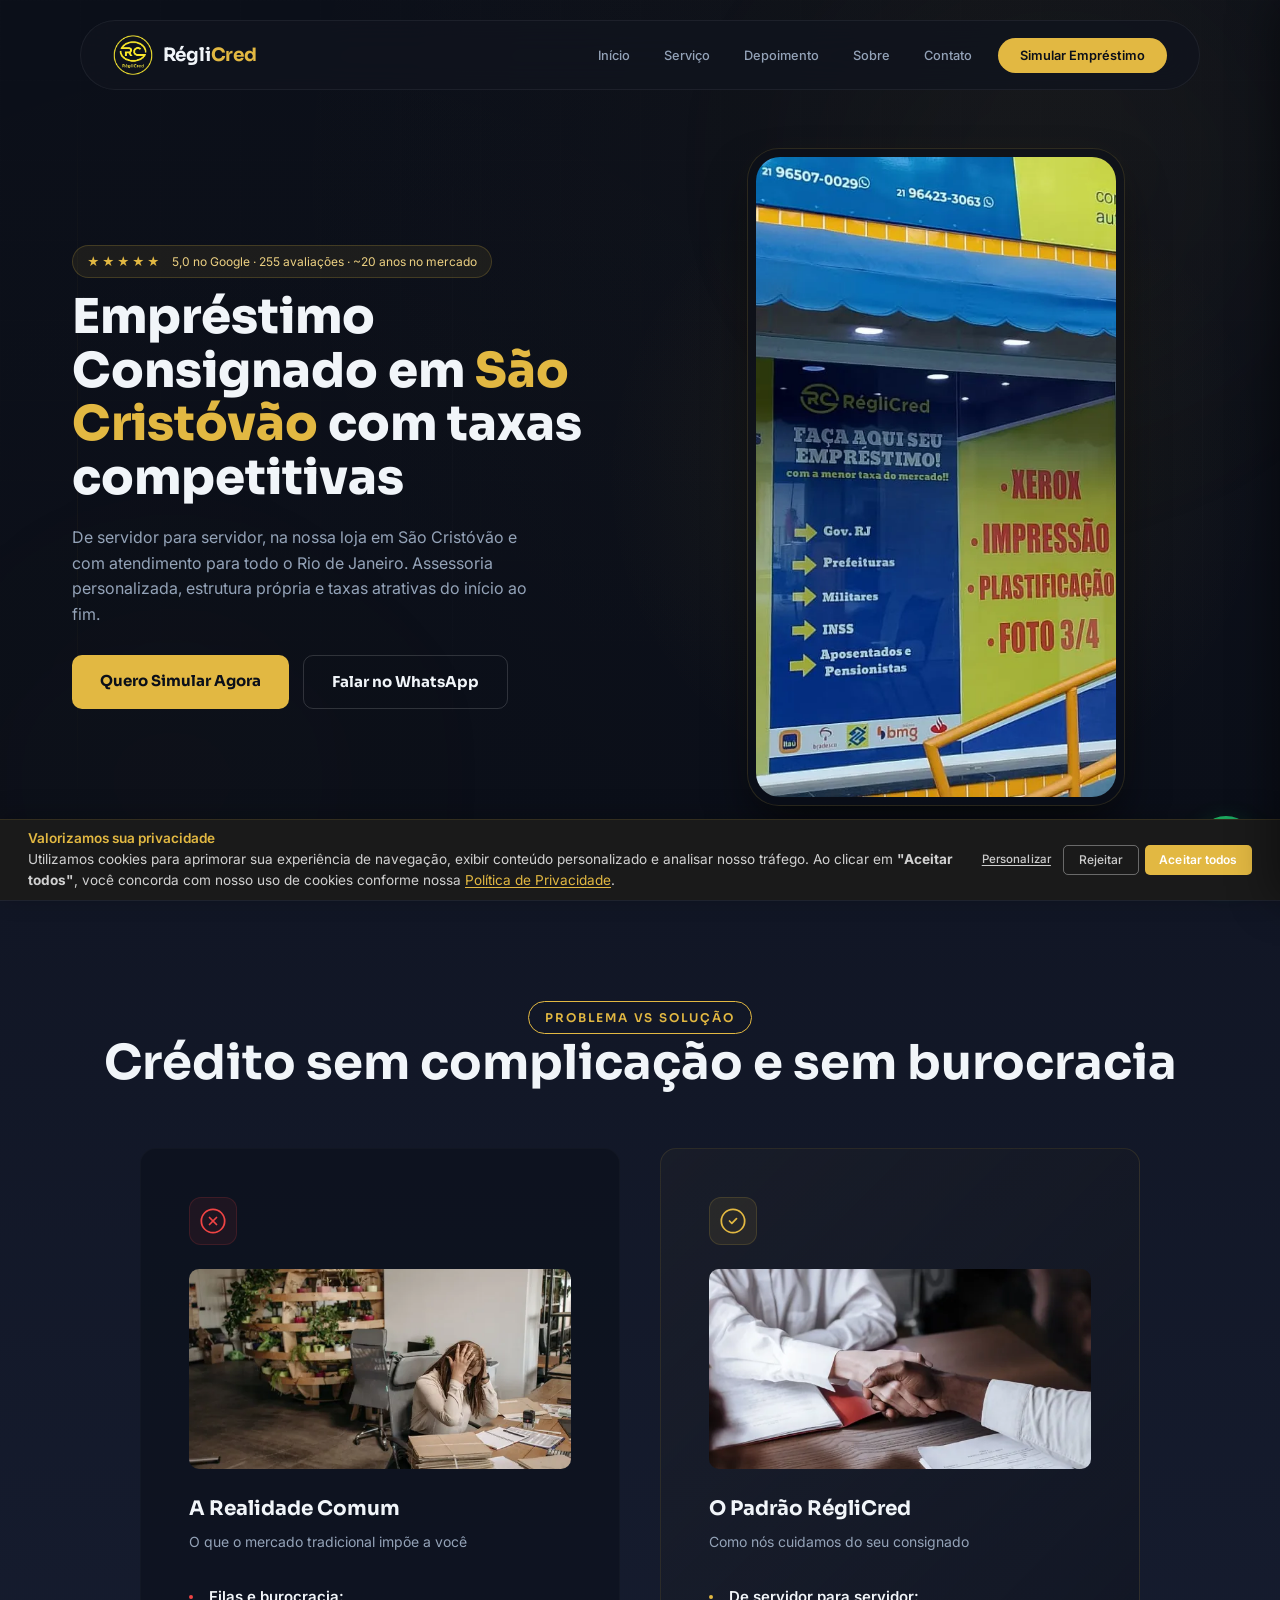
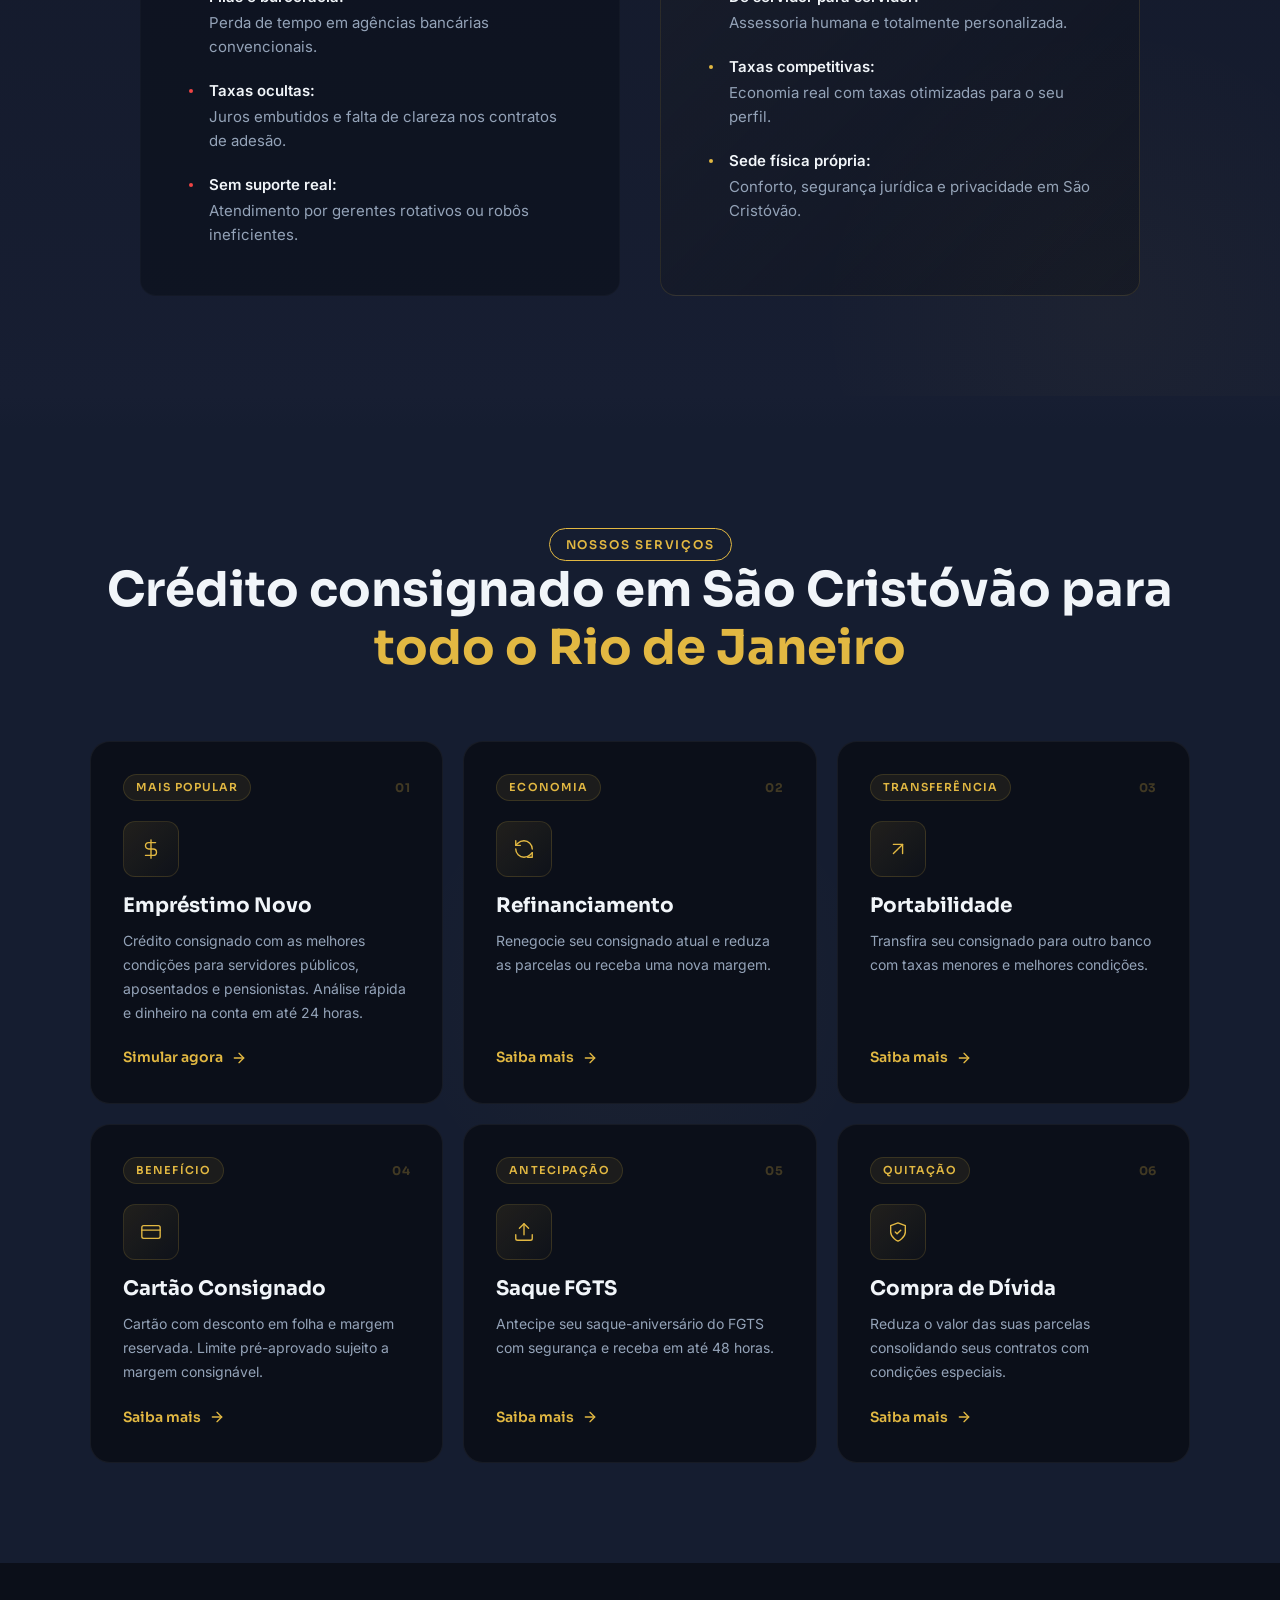
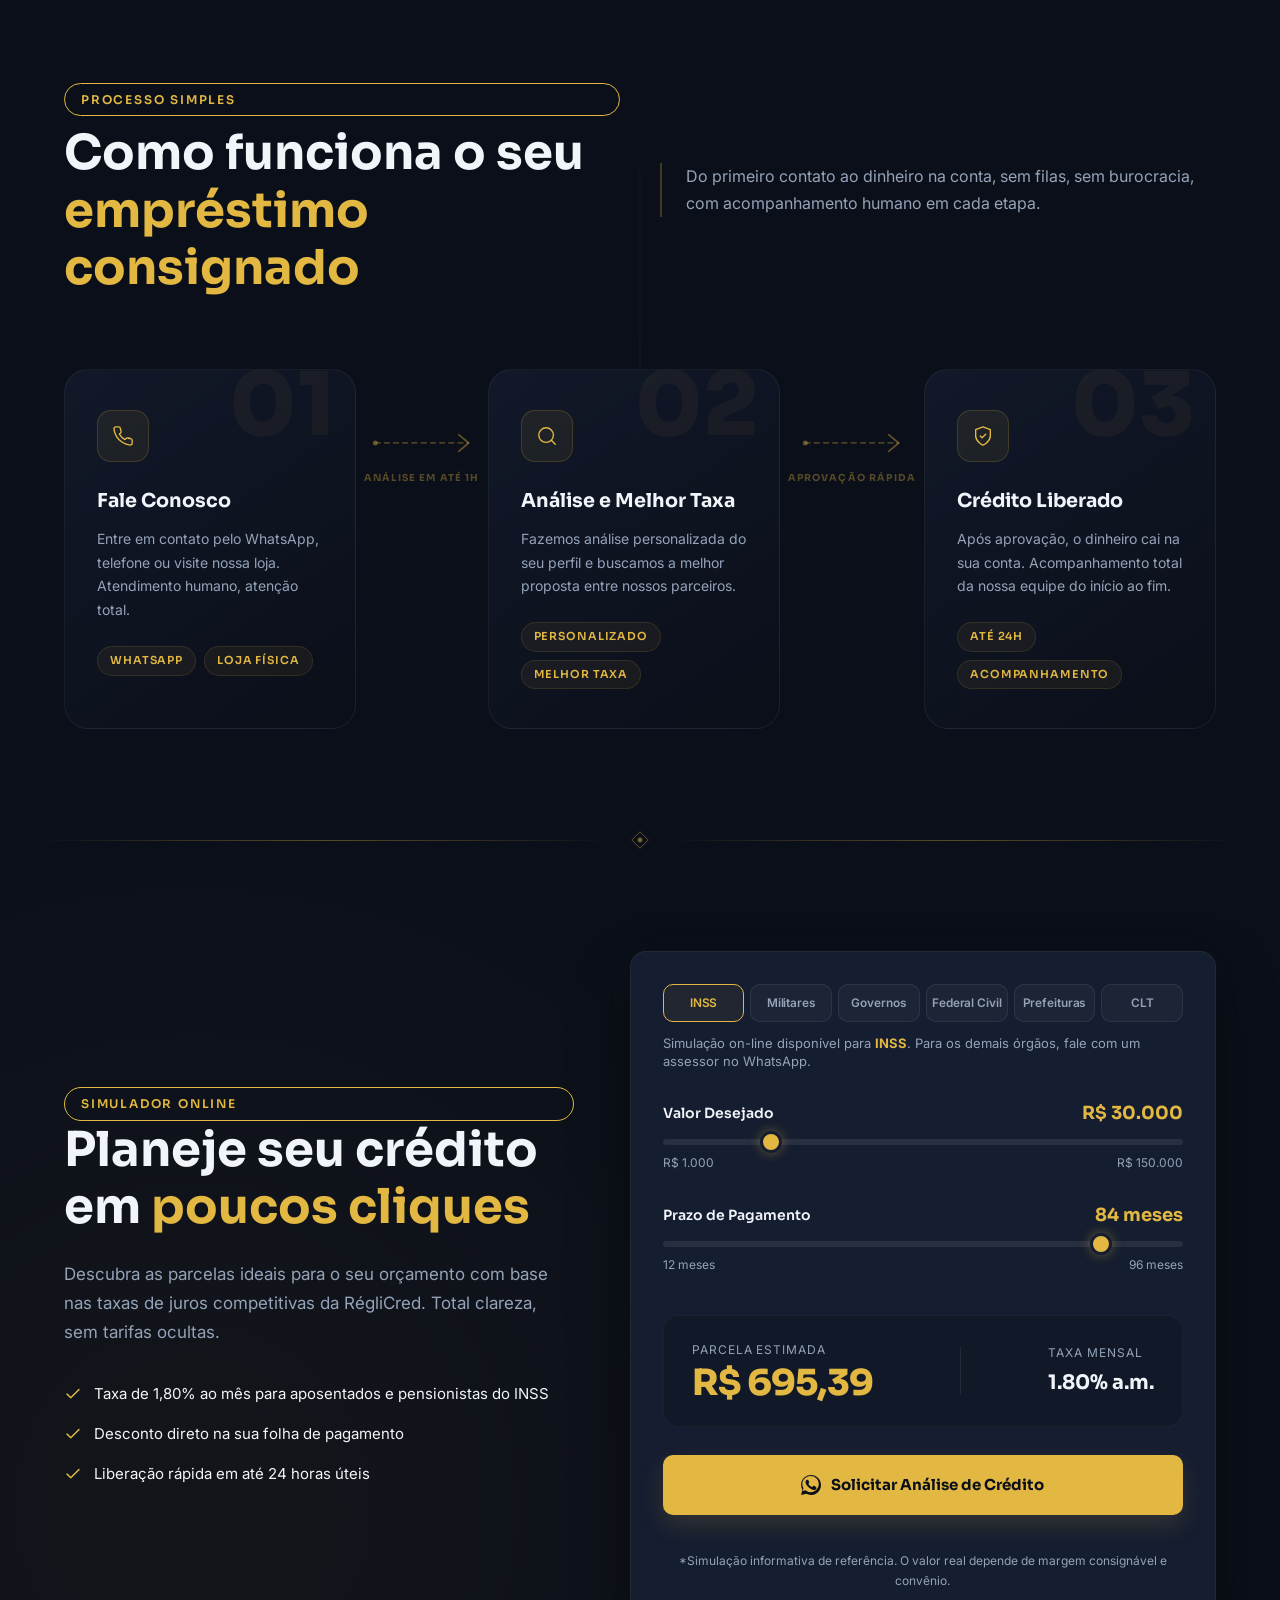
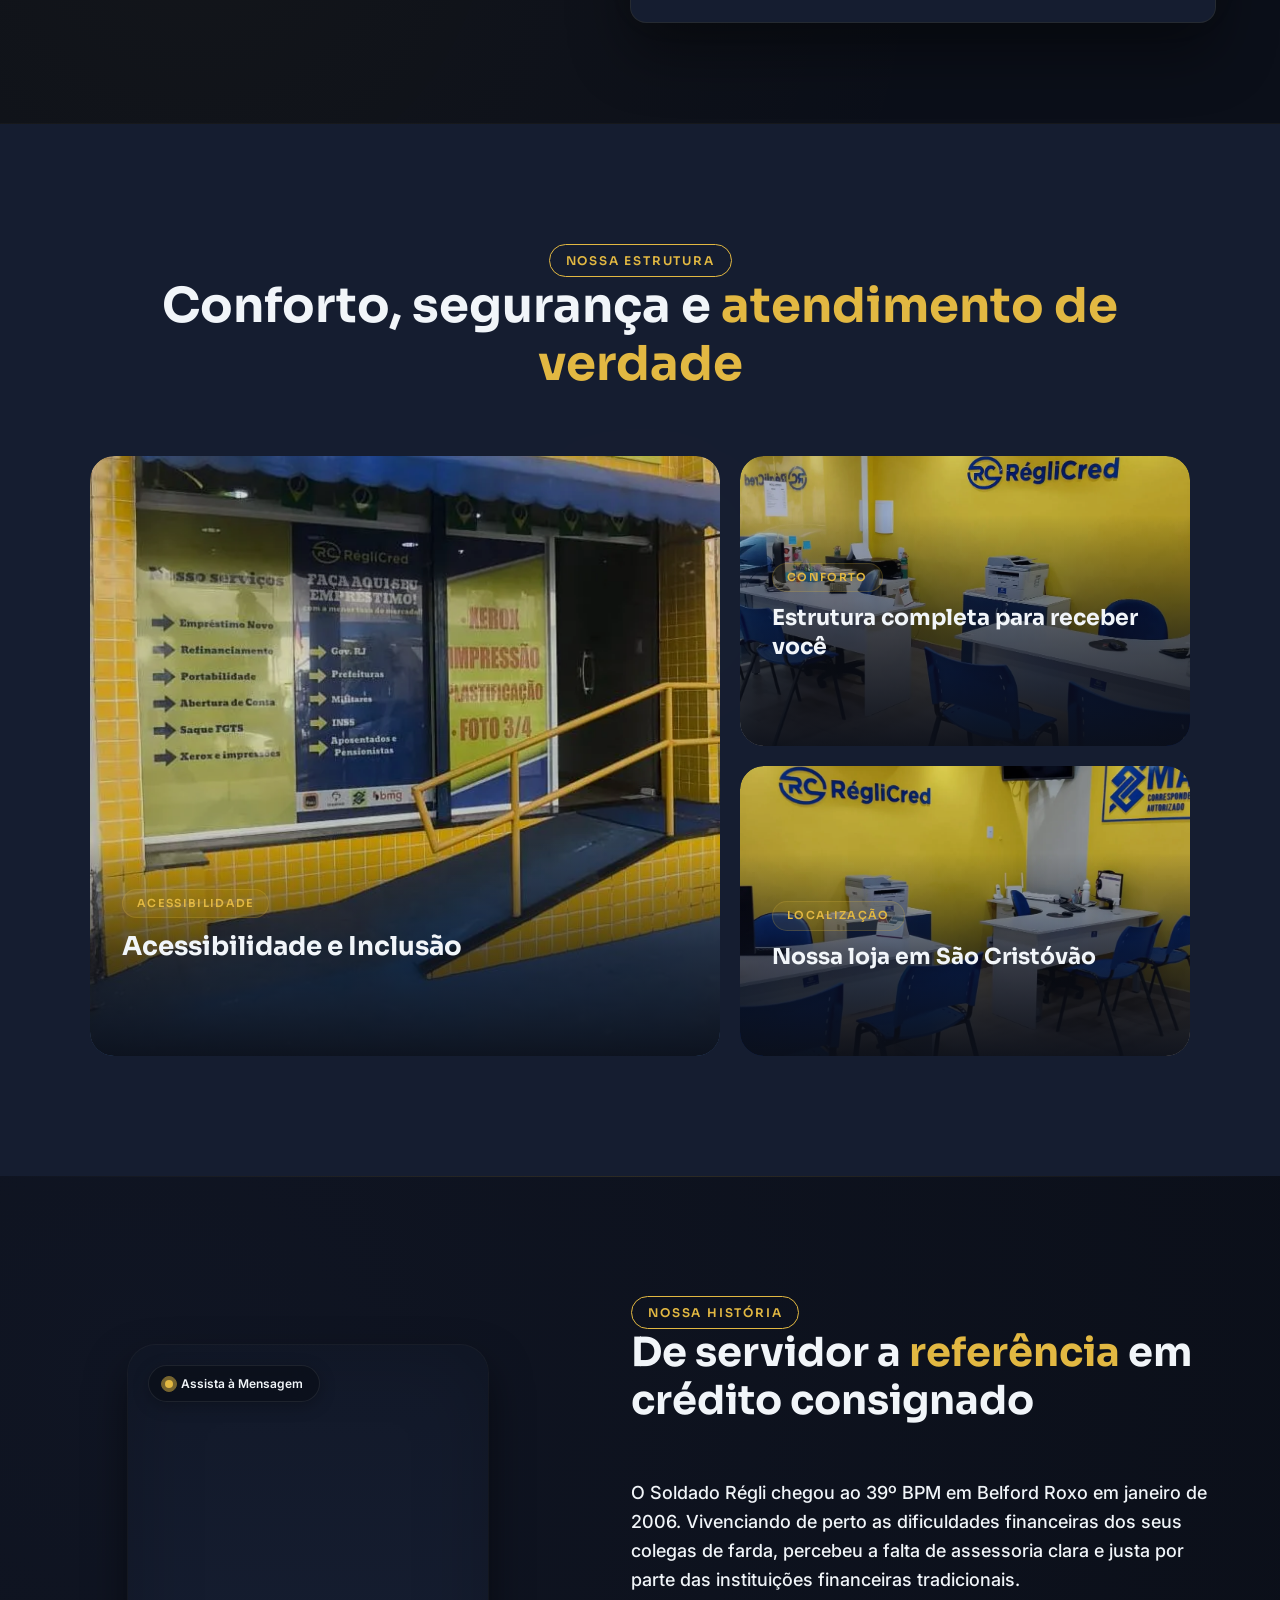
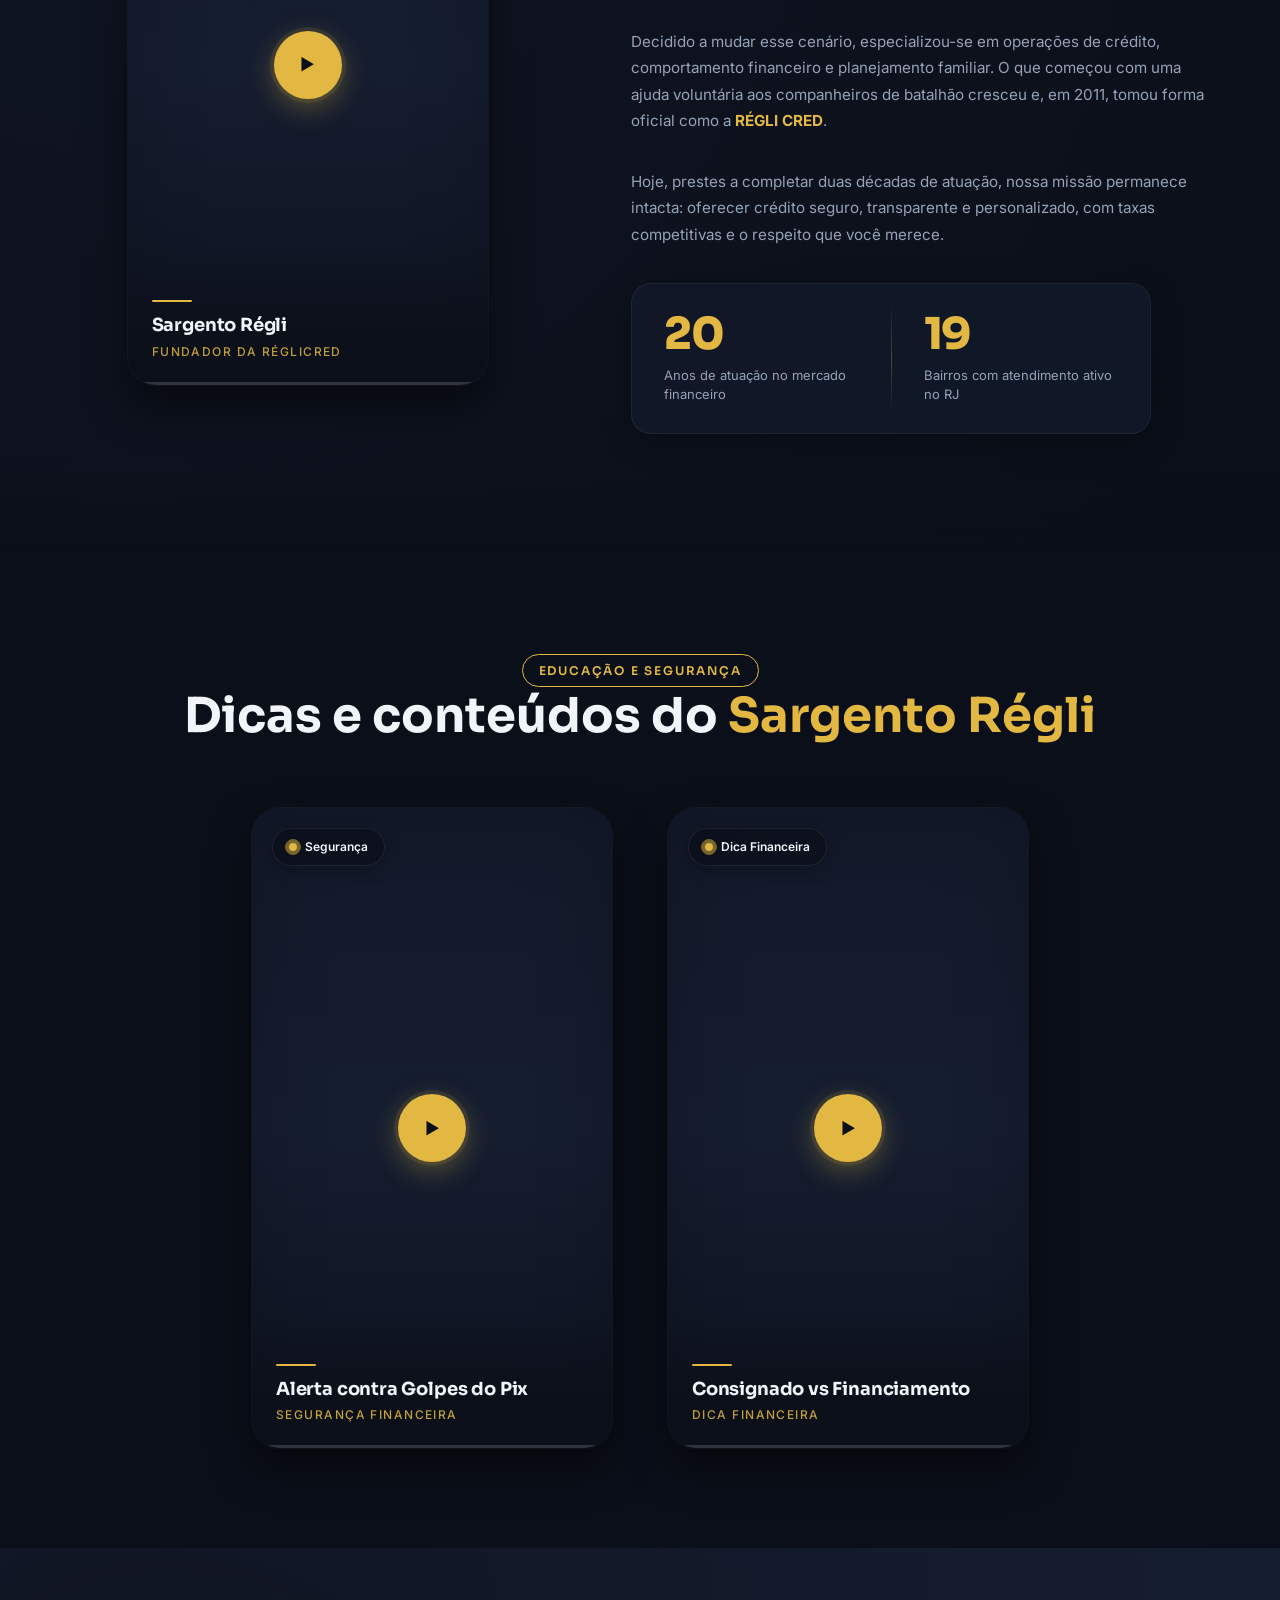
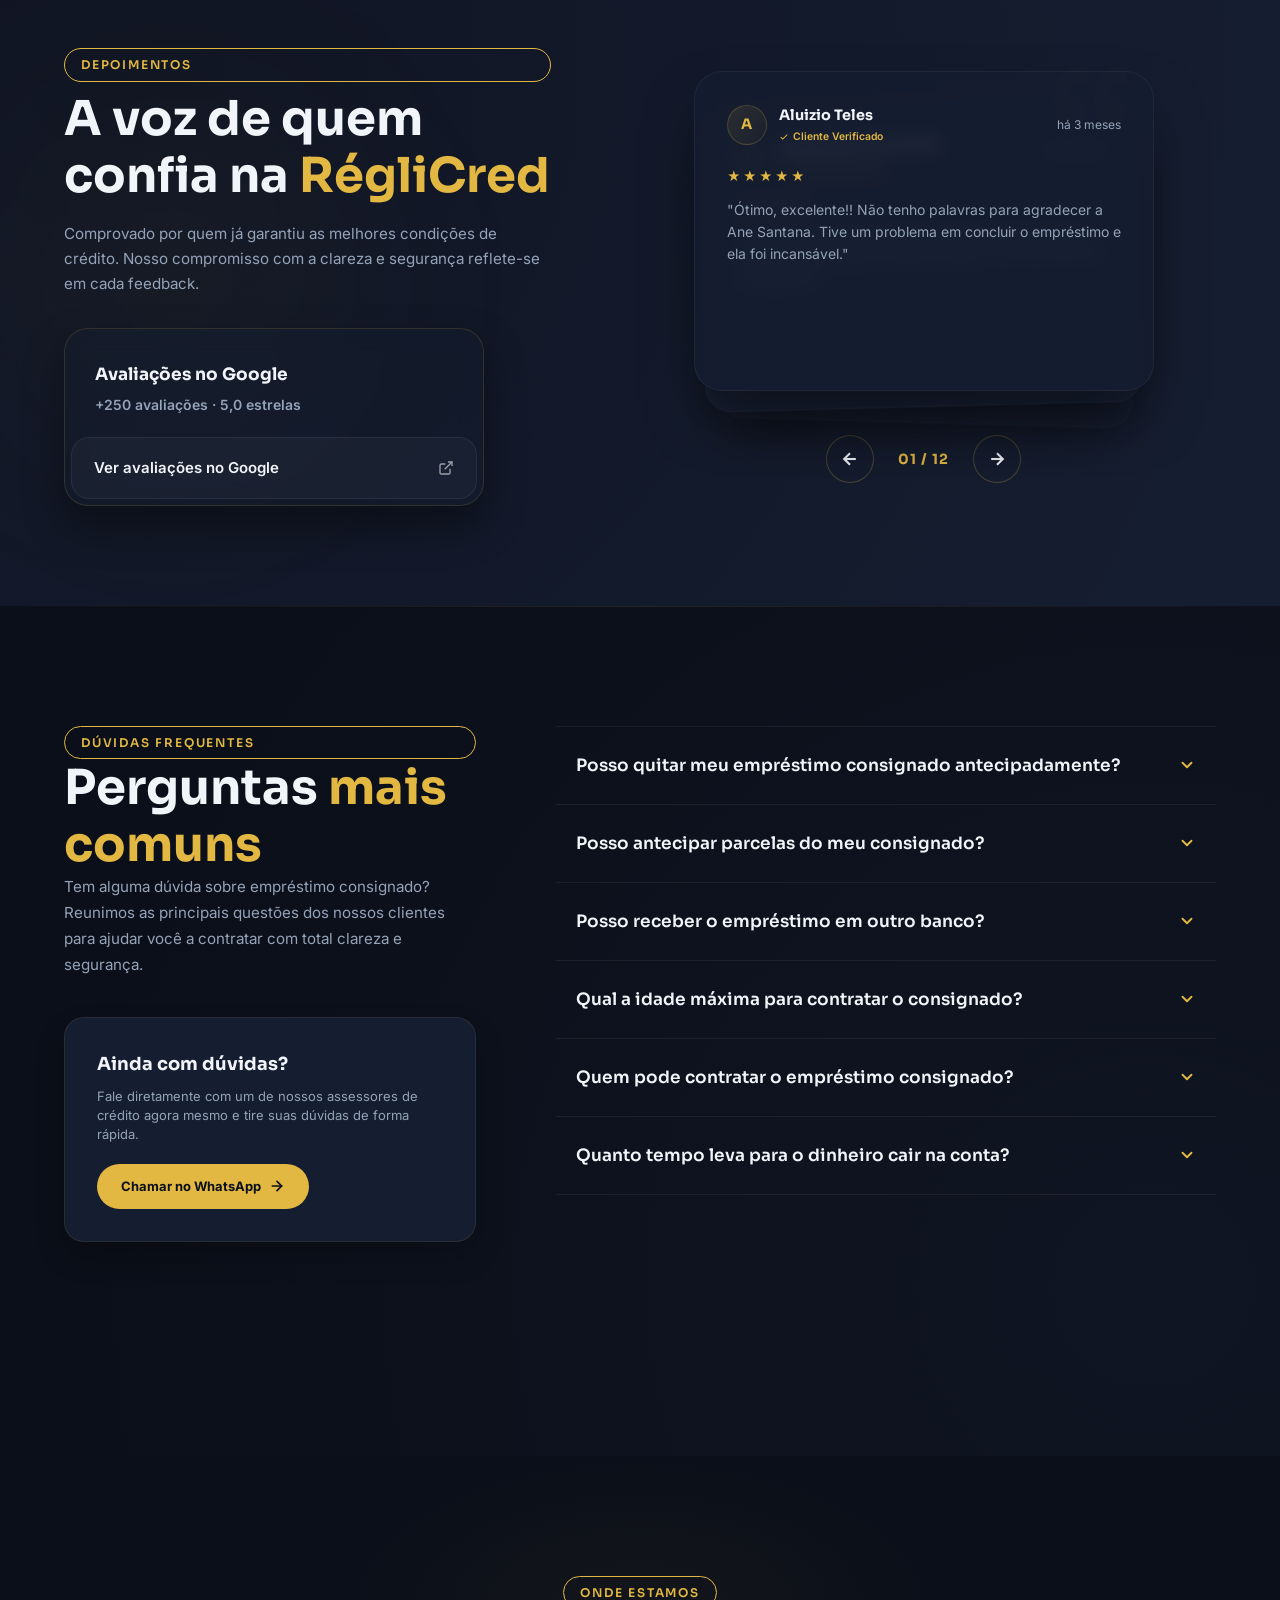
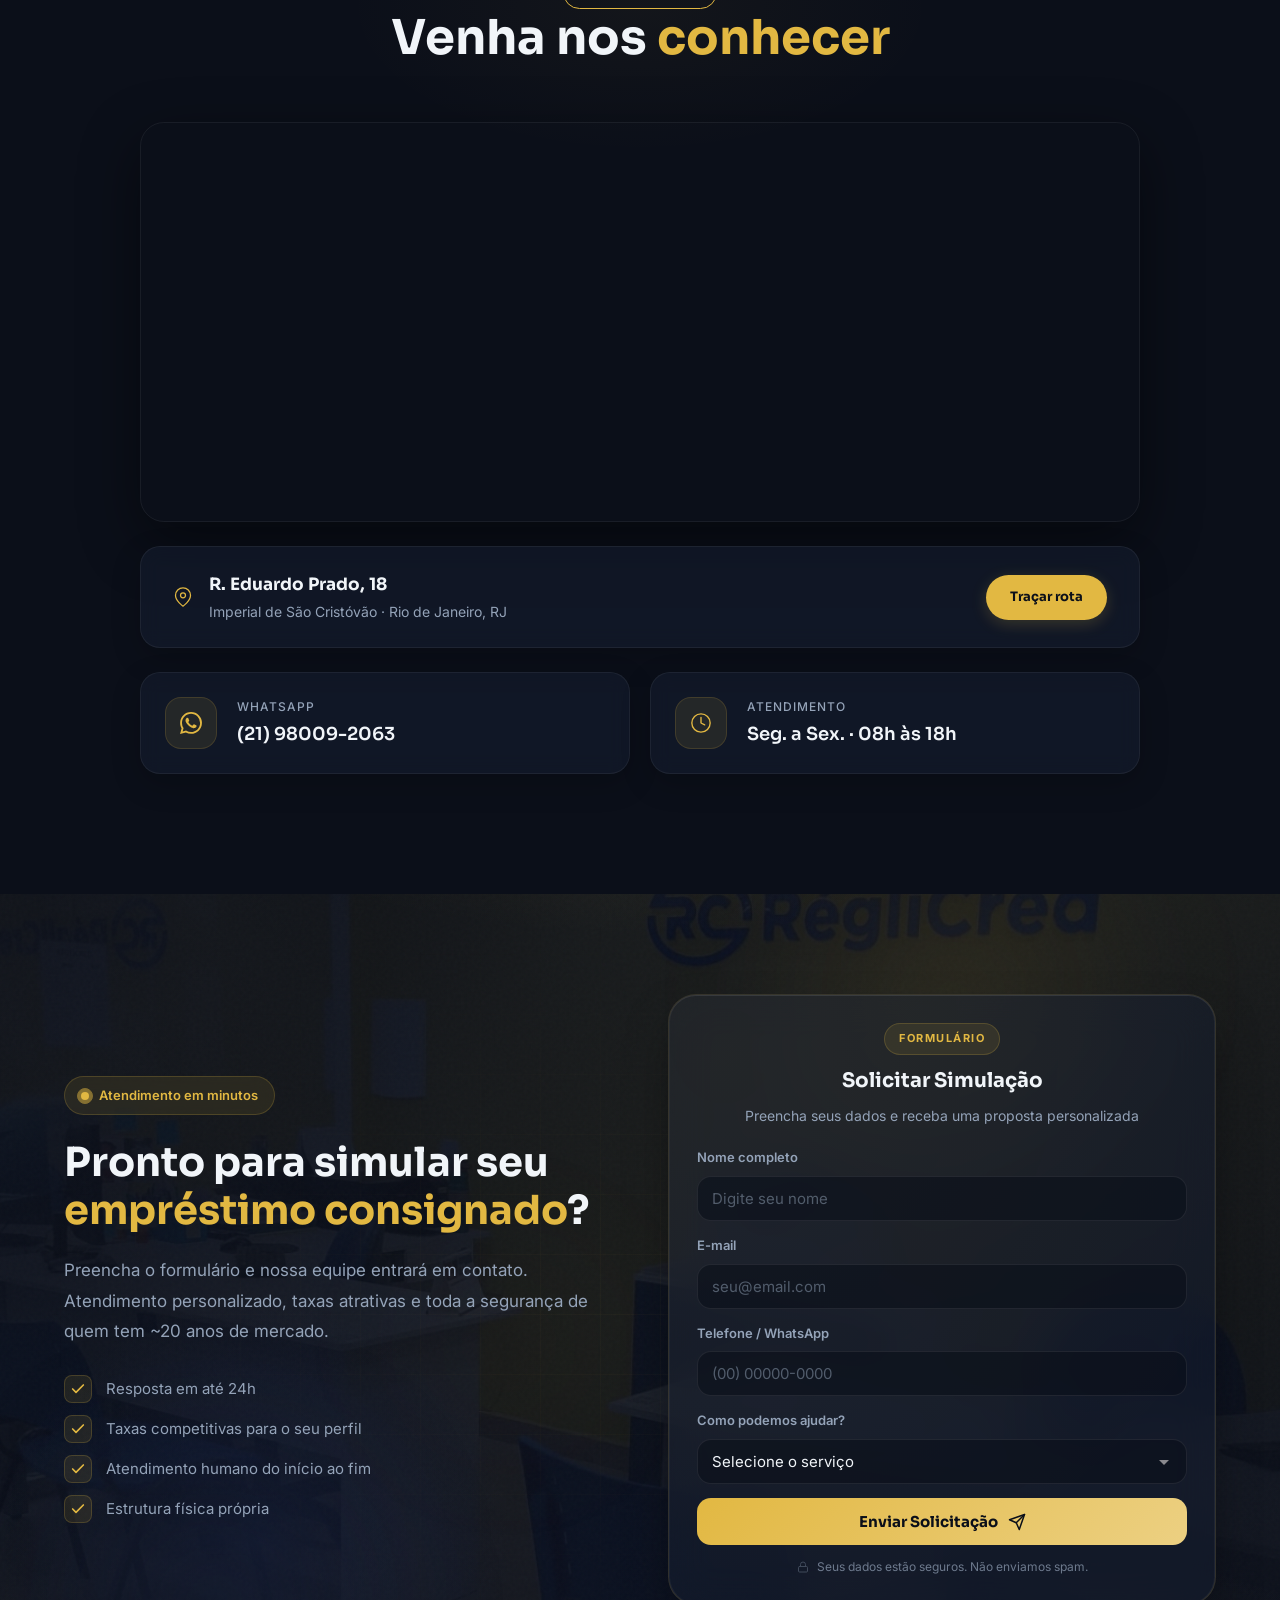
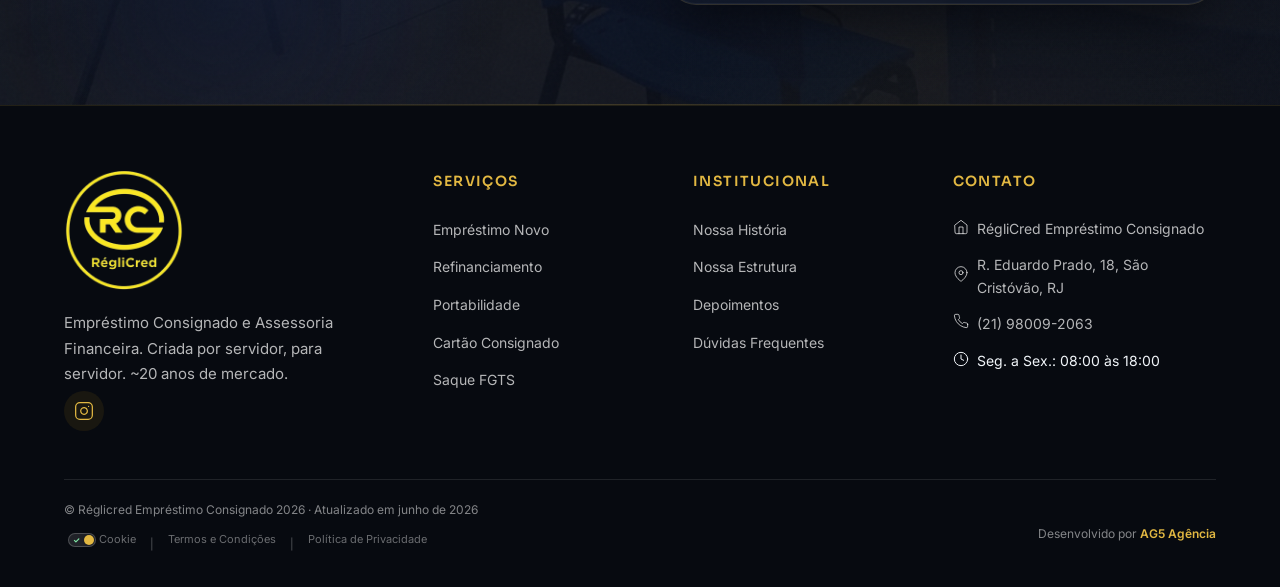
==== commit 746aadbf: "refactor: update WhatsApp lead message format and optimize landing page assets and links" ====
--- a/index.html
+++ b/index.html
@@ -3,12 +3,12 @@
 <head>
   <meta charset="UTF-8">
   <meta name="viewport" content="width=device-width, initial-scale=1.0">
-  <title>Empréstimo Consignado Rio de Janeiro | RégliCred — Melhores Taxas</title>
+  <title>Empréstimo Consignado São Cristóvão, Rio de Janeiro | RégliCred</title>
   <link rel="shortcut icon" href="Assets/favicon-reglicred.ico" type="image/x-icon">
   <!-- LCP image preload -->
   <link rel="preload" href="Assets/reglicred-fachada-loja-sao-cristovao.webp" as="image" fetchpriority="high">
-  <meta name="description" content="Empréstimo Consignado no Rio de Janeiro com as melhores taxas. Servidores públicos, aposentados e pensionistas. ~20 anos de experiência, 5.0 no Google. Simule agora na RégliCred.">
-  <meta name="keywords" content="empréstimo consignado rio de janeiro, crédito consignado rj, empréstimo servidor público, consignado aposentado, refinanciamento consignado, portabilidade consignado, saque fgts, cartão consignado, réglicred, são cristóvão">
+  <meta name="description" content="Empréstimo consignado em São Cristóvão com atendimento para todo o Rio de Janeiro e taxas competitivas. Loja física para servidores públicos, aposentados e pensionistas. ~20 anos de experiência, 5.0 no Google. Simule agora na RégliCred.">
+  <meta name="keywords" content="empréstimo consignado são cristóvão, consignado são cristóvão rio de janeiro, empréstimo consignado rio de janeiro, crédito consignado rj, empréstimo servidor público, consignado aposentado, refinanciamento consignado, portabilidade consignado, saque fgts, cartão consignado, réglicred são cristóvão">
   <meta name="author" content="RégliCred Empréstimo Consignado">
   <meta name="robots" content="index, follow">
   <link rel="canonical" href="https://reglicred.com.br/">
@@ -37,24 +37,27 @@
   <!-- Open Graph / Facebook -->
   <meta property="og:type" content="website">
   <meta property="og:url" content="https://reglicred.com.br/">
-  <meta property="og:title" content="Empréstimo Consignado Rio de Janeiro | RégliCred — Melhores Taxas">
-  <meta property="og:description" content="Empréstimo Consignado no Rio de Janeiro com as melhores taxas. Servidores públicos, aposentados e pensionistas. ~20 anos de experiência, 5.0 no Google.">
+  <meta property="og:title" content="Empréstimo Consignado São Cristóvão, Rio de Janeiro | RégliCred">
+  <meta property="og:description" content="Empréstimo consignado em São Cristóvão com atendimento para todo o Rio de Janeiro e taxas competitivas. Para servidores públicos, aposentados e pensionistas. ~20 anos de experiência, 5.0 no Google.">
   <meta property="og:image" content="https://reglicred.com.br/Assets/reglicred-fachada-loja-sao-cristovao.webp">
+  <meta property="og:image:width" content="1200">
+  <meta property="og:image:height" content="901">
+  <meta property="og:image:alt" content="Fachada da loja física da RégliCred em São Cristóvão, Rio de Janeiro">
   <meta property="og:locale" content="pt_BR">
   <meta property="og:site_name" content="RégliCred">
 
   <!-- Twitter Cards -->
   <meta name="twitter:card" content="summary_large_image">
   <meta name="twitter:url" content="https://reglicred.com.br/">
-  <meta name="twitter:title" content="Empréstimo Consignado Rio de Janeiro | RégliCred — Melhores Taxas">
-  <meta name="twitter:description" content="Empréstimo Consignado no Rio de Janeiro com as melhores taxas. Servidores públicos, aposentados e pensionistas. ~20 anos de experiência.">
+  <meta name="twitter:title" content="Empréstimo Consignado São Cristóvão, Rio de Janeiro | RégliCred">
+  <meta name="twitter:description" content="Empréstimo consignado em São Cristóvão com atendimento para todo o Rio de Janeiro. Servidores públicos, aposentados e pensionistas. ~20 anos de experiência.">
   <meta name="twitter:image" content="https://reglicred.com.br/Assets/reglicred-fachada-loja-sao-cristovao.webp">
 
   <!-- Local SEO / Geo Tags -->
   <meta name="geo.region" content="BR-RJ">
   <meta name="geo.placename" content="Rio de Janeiro">
-  <meta name="geo.position" content="-22.8975;-43.2235">
-  <meta name="ICBM" content="-22.8975, -43.2235">
+  <meta name="geo.position" content="-22.9066304;-43.2162338">
+  <meta name="ICBM" content="-22.9066304, -43.2162338">
 
   <!-- Schema.org JSON-LD: LocalBusiness + FAQPage -->
   <script type="application/ld+json">
@@ -63,16 +66,16 @@
     "@graph": [
       {
         "@type": "FinancialService",
-        "@id": "http://www.reglicred.ag5agencia.site/#negocio",
+        "@id": "https://reglicred.com.br/#negocio",
         "name": "Réglicred emprestimo consignado",
-        "alternateName": "Réglicred | Empréstimo Consignado no Rio de Janeiro | Refinanciamento | Portabilidade | Cartão Consignado",
-        "url": "http://www.reglicred.ag5agencia.site/",
-        "logo": "http://www.reglicred.ag5agencia.site/Assets/logo-reglicred-desktop.webp",
+        "alternateName": "Empréstimo Consignado São Cristóvão RJ - Réglicred | Empréstimo Consignado | Assessoria Financeira",
+        "url": "https://reglicred.com.br/",
+        "logo": "https://reglicred.com.br/Assets/logo-reglicred-desktop.webp",
         "image": [
-          "http://www.reglicred.ag5agencia.site/Assets/reglicred-fachada-loja-sao-cristovao.webp",
-          "http://www.reglicred.ag5agencia.site/Assets/reglicred-acesso-cadeirante-fachada.webp"
+          "https://reglicred.com.br/Assets/reglicred-fachada-loja-sao-cristovao.webp",
+          "https://reglicred.com.br/Assets/reglicred-acesso-cadeirante-fachada.webp"
         ],
-        "description": "Empréstimo consignado no Rio de Janeiro com as melhores taxas para servidores públicos, aposentados e pensionistas. 20 anos de experiência e 5.0 no Google.",
+        "description": "Empréstimo consignado em São Cristóvão, com loja física e atendimento para todo o Rio de Janeiro. Taxas competitivas para servidores públicos, aposentados e pensionistas. 20 anos de experiência e 5.0 no Google.",
         "telephone": "+55-21-98009-2063",
         "currenciesAccepted": "BRL",
         "foundingDate": "2011-03-23",
@@ -129,8 +132,8 @@
                 "@type": "Service",
                 "name": "Empréstimo Novo",
                 "description": "Crédito consignado com as melhores condições para servidores públicos, aposentados e pensionistas. Análise rápida e dinheiro na conta em até 24 horas.",
-                "areaServed": "Rio de Janeiro – RJ",
-                "provider": { "@id": "http://www.reglicred.ag5agencia.site/#negocio" }
+                "areaServed": "Rio de Janeiro, RJ",
+                "provider": { "@id": "https://reglicred.com.br/#negocio" }
               }
             },
             {
@@ -139,8 +142,8 @@
                 "@type": "Service",
                 "name": "Refinanciamento",
                 "description": "Renegocie seu consignado atual e reduza as parcelas ou receba uma nova margem.",
-                "areaServed": "Rio de Janeiro – RJ",
-                "provider": { "@id": "http://www.reglicred.ag5agencia.site/#negocio" }
+                "areaServed": "Rio de Janeiro, RJ",
+                "provider": { "@id": "https://reglicred.com.br/#negocio" }
               }
             },
             {
@@ -149,8 +152,8 @@
                 "@type": "Service",
                 "name": "Portabilidade",
                 "description": "Transfira seu consignado para outro banco com taxas menores e melhores condições.",
-                "areaServed": "Rio de Janeiro – RJ",
-                "provider": { "@id": "http://www.reglicred.ag5agencia.site/#negocio" }
+                "areaServed": "Rio de Janeiro, RJ",
+                "provider": { "@id": "https://reglicred.com.br/#negocio" }
               }
             },
             {
@@ -159,8 +162,8 @@
                 "@type": "Service",
                 "name": "Cartão Consignado",
                 "description": "Cartão com desconto direto na folha de pagamento. Limite pré-aprovado sem consulta.",
-                "areaServed": "Rio de Janeiro – RJ",
-                "provider": { "@id": "http://www.reglicred.ag5agencia.site/#negocio" }
+                "areaServed": "Rio de Janeiro, RJ",
+                "provider": { "@id": "https://reglicred.com.br/#negocio" }
               }
             },
             {
@@ -169,8 +172,8 @@
                 "@type": "Service",
                 "name": "Saque FGTS",
                 "description": "Antecipe seu saque-aniversário do FGTS com segurança e receba em até 48 horas.",
-                "areaServed": "Rio de Janeiro – RJ",
-                "provider": { "@id": "http://www.reglicred.ag5agencia.site/#negocio" }
+                "areaServed": "Rio de Janeiro, RJ",
+                "provider": { "@id": "https://reglicred.com.br/#negocio" }
               }
             },
             {
@@ -179,8 +182,8 @@
                 "@type": "Service",
                 "name": "Compra de Dívida",
                 "description": "Quitamos suas dívidas com condições especiais e parcelamento que cabe no bolso.",
-                "areaServed": "Rio de Janeiro – RJ",
-                "provider": { "@id": "http://www.reglicred.ag5agencia.site/#negocio" }
+                "areaServed": "Rio de Janeiro, RJ",
+                "provider": { "@id": "https://reglicred.com.br/#negocio" }
               }
             }
           ]
@@ -192,34 +195,47 @@
           "bestRating": "5",
           "worstRating": "1"
         },
+        "identifier": [
+          {
+            "@type": "PropertyValue",
+            "propertyID": "Google CID",
+            "value": "11328772947665087584"
+          },
+          {
+            "@type": "PropertyValue",
+            "propertyID": "Google Place ID",
+            "value": "ChIJP0njMuhvmQARYOyhNvniN50"
+          }
+        ],
+        "hasMap": "https://maps.google.com/?cid=11328772947665087584",
         "sameAs": [
-          "https://share.google/MYcQ2PK3gVWAV5eID",
+          "https://maps.google.com/?cid=11328772947665087584",
           "https://www.instagram.com/regli_cred"
         ]
       },
       {
         "@type": "WebSite",
-        "@id": "http://www.reglicred.ag5agencia.site/#website",
-        "url": "http://www.reglicred.ag5agencia.site/",
-        "name": "Réglicred | Empréstimo Consignado no Rio de Janeiro | Refinanciamento | Portabilidade | Cartão Consignado",
-        "publisher": { "@id": "http://www.reglicred.ag5agencia.site/#negocio" },
+        "@id": "https://reglicred.com.br/#website",
+        "url": "https://reglicred.com.br/",
+        "name": "Réglicred | Empréstimo Consignado em São Cristóvão, Rio de Janeiro",
+        "publisher": { "@id": "https://reglicred.com.br/#negocio" },
         "inLanguage": "pt-BR"
       },
       {
         "@type": "WebPage",
-        "@id": "http://www.reglicred.ag5agencia.site/#webpage",
-        "url": "http://www.reglicred.ag5agencia.site/",
-        "name": "Empréstimo Consignado Rio de Janeiro | RégliCred — Melhores Taxas",
-        "description": "Empréstimo Consignado no Rio de Janeiro com as melhores taxas. Servidores públicos, aposentados e pensionistas. ~20 anos de experiência, 5.0 no Google. Simule agora na RégliCred.",
-        "isPartOf": { "@id": "http://www.reglicred.ag5agencia.site/#website" },
-        "about": { "@id": "http://www.reglicred.ag5agencia.site/#negocio" },
+        "@id": "https://reglicred.com.br/#webpage",
+        "url": "https://reglicred.com.br/",
+        "name": "Empréstimo Consignado São Cristóvão, Rio de Janeiro | RégliCred",
+        "description": "Empréstimo consignado em São Cristóvão com atendimento para todo o Rio de Janeiro e taxas competitivas. Servidores públicos, aposentados e pensionistas. ~20 anos de experiência, 5.0 no Google. Simule agora na RégliCred.",
+        "isPartOf": { "@id": "https://reglicred.com.br/#website" },
+        "about": { "@id": "https://reglicred.com.br/#negocio" },
         "inLanguage": "pt-BR",
         "datePublished": "2026-06-19",
         "dateModified": "2026-06-19"
       },
       {
         "@type": "FAQPage",
-        "@id": "http://www.reglicred.ag5agencia.site/#faq",
+        "@id": "https://reglicred.com.br/#faq",
         "mainEntity": [
           {
             "@type": "Question",
@@ -309,17 +325,26 @@
   <!-- Hero Section -->
   <main>
   <section class="hero" id="hero">
+    <!-- Ambiente premium: feixes de luz + linhas geométricas douradas -->
+    <div class="hero-ambient" aria-hidden="true">
+      <div class="hero-ray hero-ray--1"></div>
+      <div class="hero-ray hero-ray--2"></div>
+      <div class="hero-ray hero-ray--3"></div>
+      <div class="hero-lines">
+        <span></span><span></span><span></span><span></span>
+      </div>
+    </div>
     <div class="hero-container">
       <div class="hero-text">
         <div class="hero-badge">
           <span class="badge-star">★★★★★</span>
           <span>5,0 no Google · 255 avaliações · ~20 anos no mercado</span>
         </div>
-        <h1 class="hero-title">Empréstimo Consignado com <span class="gold">taxas competitivas</span></h1>
-        <p class="hero-subtitle">De servidor para servidor. Assessoria personalizada, estrutura própria e taxas atrativas. Atendimento humano do início ao fim.</p>
+        <h1 class="hero-title">Empréstimo Consignado em <span class="gold">São Cristóvão</span> com taxas competitivas</h1>
+        <p class="hero-subtitle">De servidor para servidor, na nossa loja em São Cristóvão e com atendimento para todo o Rio de Janeiro. Assessoria personalizada, estrutura própria e taxas atrativas do início ao fim.</p>
         <div class="hero-ctas">
           <a href="#simulador" class="hero-cta-btn">Quero Simular Agora</a>
-          <a href="https://wa.me/5521980092063?text=Ol%C3%A1%2C%20vim%20atrav%C3%A9s%20do%20site%20e%20gostaria%20de%20uma%20informa%C3%A7%C3%A3o." target="_blank" rel="noopener noreferrer" class="hero-cta-btn btn-secondary" aria-label="Fale conosco pelo WhatsApp – Contato Principal">Falar no WhatsApp</a>
+          <a href="https://wa.me/5521980092063?text=Ol%C3%A1%2C%20vim%20atrav%C3%A9s%20do%20site%20e%20gostaria%20de%20simular%20meu%20empr%C3%A9stimo%20consignado." target="_blank" rel="noopener noreferrer" class="hero-cta-btn btn-secondary" aria-label="Fale conosco pelo WhatsApp: Contato Principal">Falar no WhatsApp</a>
         </div>
       </div>
       <div class="hero-visual">
@@ -348,6 +373,7 @@
           <div class="box-icon-top text-red">
             <svg viewBox="0 0 24 24" fill="none" stroke="currentColor" stroke-width="1.5" stroke-linecap="round" stroke-linejoin="round"><circle cx="12" cy="12" r="10"/><line x1="15" y1="9" x2="9" y2="15"/><line x1="9" y1="9" x2="15" y2="15"/></svg>
           </div>
+          <img src="Assets/reglicred-dor-burocracia.webp" alt="Pessoa sobrecarregada com pilha de papelada representando a burocracia do crédito tradicional" class="dor-solucao-img" width="600" height="400" loading="lazy">
           <h3>A Realidade Comum</h3>
           <p class="box-subtitle">O que o mercado tradicional impõe a você</p>
           
@@ -363,6 +389,7 @@
           <div class="box-icon-top text-gold">
             <svg viewBox="0 0 24 24" fill="none" stroke="currentColor" stroke-width="1.5" stroke-linecap="round" stroke-linejoin="round"><circle cx="12" cy="12" r="10"/><path d="m9 12 2 2 4-4"/></svg>
           </div>
+          <img src="Assets/reglicred-solucao-atendimento.webp" alt="Aperto de mãos sobre a mesa fechando a contratação do empréstimo consignado na RégliCred" class="dor-solucao-img" width="600" height="400" loading="lazy">
           <h3>O Padrão RégliCred</h3>
           <p class="box-subtitle">Como nós cuidamos do seu consignado</p>
           
@@ -387,7 +414,7 @@
     <div class="container">
       <div class="section-header reveal">
         <span class="section-label">Nossos Serviços</span>
-        <h2 class="section-title">Soluções completas para seu <span class="gold">crédito consignado</span></h2>
+        <h2 class="section-title">Crédito consignado em São Cristóvão para <span class="gold">todo o Rio de Janeiro</span></h2>
       </div>
       <div class="servicos-grid">
         <div class="svc-tile reveal" data-delay="0">
@@ -516,7 +543,7 @@
           <span class="section-label">Processo Simples</span>
           <h2 class="section-title">Como funciona o seu <span class="gold">empréstimo consignado</span></h2>
         </div>
-        <p class="cf-header-desc">Do primeiro contato ao dinheiro na conta — sem filas, sem burocracia, com acompanhamento humano em cada etapa.</p>
+        <p class="cf-header-desc">Do primeiro contato ao dinheiro na conta, sem filas, sem burocracia, com acompanhamento humano em cada etapa.</p>
       </div>
 
       <!-- Grade Horizontal de Passos com Setas -->
@@ -803,7 +830,7 @@
         <div class="sobre-details reveal" data-delay="150">
           <p class="lead">O Soldado Régli chegou ao 39º BPM em Belford Roxo em janeiro de 2006. Vivenciando de perto as dificuldades financeiras dos seus colegas de farda, percebeu a falta de assessoria clara e justa por parte das instituições financeiras tradicionais.</p>
           <p>Decidido a mudar esse cenário, especializou-se em operações de crédito, comportamento financeiro e planejamento familiar. O que começou com uma ajuda voluntária aos companheiros de batalhão cresceu e, em 2011, tomou forma oficial como a <strong>RÉGLI CRED</strong>.</p>
-          <p>Hoje, prestes a completar duas décadas de atuação, nossa missão permanece intacta: oferecer crédito seguro, transparente e personalizado, com a menor taxa do mercado e o respeito que você merece.</p>
+          <p>Hoje, prestes a completar duas décadas de atuação, nossa missão permanece intacta: oferecer crédito seguro, transparente e personalizado, com taxas competitivas e o respeito que você merece.</p>
           
           <div class="sobre-stats">
             <div class="stat-item">
@@ -945,8 +972,25 @@
           <p class="depoimentos-desc">Comprovado por quem já garantiu as melhores condições de crédito. Nosso compromisso com a clareza e segurança reflete-se em cada feedback.</p>
           
           <div class="google-rating-card">
+            <div class="gr-head">
+              <span class="gr-logo" aria-hidden="true">
+                <svg viewBox="0 0 24 24" width="42" height="42" xmlns="http://www.w3.org/2000/svg">
+                  <path fill="#4285F4" d="M23.52 12.27c0-.85-.08-1.67-.22-2.45H12v4.64h6.46a5.52 5.52 0 0 1-2.4 3.62v3.01h3.88c2.27-2.09 3.58-5.17 3.58-8.82z"/>
+                  <path fill="#34A853" d="M12 24c3.24 0 5.96-1.07 7.94-2.91l-3.88-3.01c-1.08.72-2.45 1.15-4.06 1.15-3.12 0-5.77-2.11-6.71-4.95H1.28v3.1A12 12 0 0 0 12 24z"/>
+                  <path fill="#FBBC05" d="M5.29 14.28a7.2 7.2 0 0 1 0-4.56v-3.1H1.28a12 12 0 0 0 0 10.76l4.01-3.1z"/>
+                  <path fill="#EA4335" d="M12 4.75c1.76 0 3.34.61 4.59 1.8l3.44-3.44A11.98 11.98 0 0 0 12 0 12 12 0 0 0 1.28 6.62l4.01 3.1C6.23 6.86 8.88 4.75 12 4.75z"/>
+                </svg>
+              </span>
+              <div class="gr-head-text">
+                <span class="gr-title">Avaliações no Google</span>
+                <div class="gr-rating-line">
+                  <span class="gr-stars" aria-hidden="true">★★★★★</span>
+                  <span class="gr-rating-text">+250 avaliações · 5,0 estrelas</span>
+                </div>
+              </div>
+            </div>
             <a href="https://www.google.com/search?q=R%C3%A9gliCred+Empr%C3%A9stimo+Consignado" target="_blank" rel="noopener noreferrer" class="gr-link">
-              <span>Ver outras avaliações</span>
+              <span>Ver avaliações no Google</span>
               <svg viewBox="0 0 24 24" fill="none" stroke="currentColor" stroke-width="2" width="16" height="16"><path d="M18 13v6a2 2 0 0 1-2 2H5a2 2 0 0 1-2-2V8a2 2 0 0 1 2-2h6"/><polyline points="15 3 21 3 21 9"/><line x1="10" y1="14" x2="21" y2="3"/></svg>
             </a>
           </div>
@@ -984,7 +1028,7 @@
           <div class="faq-cta-box">
             <h4>Ainda com dúvidas?</h4>
             <p>Fale diretamente com um de nossos assessores de crédito agora mesmo e tire suas dúvidas de forma rápida.</p>
-            <a href="https://wa.me/5521980092063?text=Olá,%20estava%20vendo%20as%20dúvidas%20frequentes%20no%20site%20e%20gostaria%20de%20ajuda." target="_blank" rel="noopener noreferrer" class="faq-cta-link" aria-label="Fale conosco pelo WhatsApp – Dúvidas Frequentes">
+            <a href="https://wa.me/5521980092063?text=Ol%C3%A1%2C%20vim%20atrav%C3%A9s%20do%20site%20e%20gostaria%20de%20tirar%20uma%20d%C3%BAvida%20com%20a%20equipe." target="_blank" rel="noopener noreferrer" class="faq-cta-link" aria-label="Fale conosco pelo WhatsApp: Dúvidas Frequentes">
               <span>Chamar no WhatsApp</span>
               <svg viewBox="0 0 24 24" fill="none" stroke="currentColor" stroke-width="2.5" stroke-linecap="round" stroke-linejoin="round" width="16" height="16">
                 <line x1="5" y1="12" x2="19" y2="12"></line>
@@ -1083,7 +1127,7 @@
         <!-- Mapa grande e limpo -->
         <div class="local-min-map reveal">
           <iframe
-            src="https://www.google.com/maps/embed?pb=!1m18!1m12!1m3!1d3675.450222370759!2d-43.2235!3d-22.8975!2m3!1f0!2f0!3f0!3m2!1i1024!2i768!4f13.1!3m3!1m2!1s0x997eea5b3d8c1b%3A0x6a0e5e5e5e5e5e5e!2sR.%20Eduardo%20Prado%2C%2018%20-%20Imperial%20de%20S%C3%A3o%20Crist%C3%B3v%C3%A3o%2C%20Rio%20de%20Janeiro%20-%20RJ%2C%2020940-020!5e0!3m2!1spt-BR!2sbr!4v1710000000000!5m2!1spt-BR!2sbr"
+            src="https://www.google.com/maps/embed?pb=!1m18!1m12!1m3!1d3675.1827201433066!2d-43.2162338!3d-22.9066304!2m3!1f0!2f0!3f0!3m2!1i1024!2i768!4f13.1!3m3!1m2!1s0x996fe832e3493f%3A0x9d37e2f936a1ec60!2sR%C3%A9glicred%20emprestimo%20consignado!5e0!3m2!1spt-BR!2sbr!4v1781273735391!5m2!1spt-BR!2sbr"
             width="100%"
             height="100%"
             style="border:0;"
@@ -1100,7 +1144,7 @@
             <svg viewBox="0 0 24 24" fill="none" stroke="currentColor" stroke-width="1.5" stroke-linecap="round" stroke-linejoin="round" width="20" height="20"><path d="M21 10c0 7-9 13-9 13s-9-6-9-13a9 9 0 0 1 18 0z"/><circle cx="12" cy="10" r="3"/></svg>
             <div class="lmin-addr-text">
               <strong>R. Eduardo Prado, 18</strong>
-              <span>Imperial de São Cristóvão · Rio de Janeiro — RJ</span>
+              <span>Imperial de São Cristóvão · Rio de Janeiro, RJ</span>
             </div>
           </div>
           <a href="https://www.google.com/maps/dir//R.+Eduardo+Prado,+18+-+Imperial+de+S%C3%A3o+Crist%C3%B3v%C3%A3o,+Rio+de+Janeiro+-+RJ,+20940-020" target="_blank" rel="noopener noreferrer" class="lmin-route" aria-label="Traçar rota no Google Maps para a RégliCred">
@@ -1110,7 +1154,7 @@
 
         <!-- Grid de contato: apenas WhatsApp + Horário -->
         <div class="local-min-grid reveal" data-delay="300">
-          <a href="https://wa.me/5521980092063?text=Ol%C3%A1%2C%20vim%20atrav%C3%A9s%20do%20site%20e%20gostaria%20de%20uma%20informa%C3%A7%C3%A3o." target="_blank" rel="noopener noreferrer" class="lmin-card lmin-card--wa" aria-label="Fale conosco pelo WhatsApp – Localização">
+          <a href="https://wa.me/5521980092063?text=Ol%C3%A1%2C%20vim%20atrav%C3%A9s%20do%20site%20e%20gostaria%20de%20confirmar%20a%20localiza%C3%A7%C3%A3o%20e%20os%20hor%C3%A1rios%20de%20atendimento." target="_blank" rel="noopener noreferrer" class="lmin-card lmin-card--wa" aria-label="Fale conosco pelo WhatsApp: Localização">
             <div class="lmin-card-icon">
               <svg viewBox="0 0 24 24" fill="currentColor" width="28" height="28"><path d="M17.472 14.382c-.297-.149-1.758-.867-2.03-.967-.273-.099-.471-.148-.67.15-.197.297-.767.966-.94 1.164-.173.199-.347.223-.644.075-.297-.15-1.255-.463-2.39-1.475-.883-.788-1.48-1.761-1.653-2.059-.173-.297-.018-.458.13-.606.134-.133.298-.347.446-.52.149-.174.198-.298.298-.497.099-.198.05-.371-.025-.52-.075-.149-.669-1.612-.916-2.207-.242-.579-.487-.5-.669-.51-.173-.008-.371-.01-.57-.01-.198 0-.52.074-.792.372-.272.297-1.04 1.016-1.04 2.479 0 1.462 1.065 2.875 1.213 3.074.149.198 2.096 3.2 5.077 4.487.709.306 1.262.489 1.694.625.712.227 1.36.195 1.871.118.571-.085 1.758-.719 2.006-1.413.248-.694.248-1.289.173-1.413-.074-.124-.272-.198-.57-.347m-5.421 7.403h-.004a9.87 9.87 0 01-5.031-1.378l-.361-.214-3.741.982.998-3.648-.235-.374a9.86 9.86 0 01-1.51-5.26c.001-5.45 4.436-9.884 9.888-9.884 2.64 0 5.122 1.03 6.988 2.898a9.825 9.825 0 012.893 6.994c-.003 5.45-4.437 9.884-9.885 9.884m8.413-18.297A11.815 11.815 0 0012.05 0C5.495 0 .16 5.335.157 11.892c0 2.096.547 4.142 1.588 5.945L.057 24l6.305-1.654a11.882 11.882 0 005.683 1.448h.005c6.554 0 11.89-5.335 11.893-11.893a11.821 11.821 0 00-3.48-8.413z"/></svg>
             </div>
@@ -1129,7 +1173,7 @@
             </div>
             <div class="lmin-card-body">
               <span class="lmin-card-label">Atendimento</span>
-              <span class="lmin-card-value">Seg. a Sex. · 08h–18h</span>
+              <span class="lmin-card-value">Seg. a Sex. · 08h às 18h</span>
             </div>
           </div>
         </div>
@@ -1167,7 +1211,7 @@
               <div class="cb-icon">
                 <svg viewBox="0 0 24 24" fill="none" stroke="currentColor" stroke-width="2.5" stroke-linecap="round" stroke-linejoin="round" width="16" height="16"><polyline points="20 6 9 17 4 12"/></svg>
               </div>
-              Melhores taxas do mercado
+              Taxas competitivas para o seu perfil
             </li>
             <li>
               <div class="cb-icon">
@@ -1276,11 +1320,11 @@
               <span class="contact-icon">
                 <svg viewBox="0 0 24 24" fill="none" stroke="currentColor" stroke-width="1.5" stroke-linecap="round" stroke-linejoin="round" width="16" height="16"><path d="M21 10c0 7-9 13-9 13s-9-6-9-13a9 9 0 0 1 18 0z"/><circle cx="12" cy="10" r="3"/></svg>
               </span>
-              <span>R. Eduardo Prado, 18 — São Cristóvão, RJ</span>
+              <span>R. Eduardo Prado, 18, São Cristóvão, RJ</span>
             </a>
           </p>
           <p class="contact-item">
-            <a href="https://wa.me/5521980092063?text=Ol%C3%A1%2C%20vim%20atrav%C3%A9s%20do%20site%20e%20gostaria%20de%20uma%20informa%C3%A7%C3%A3o." target="_blank" rel="noopener noreferrer" aria-label="Fale conosco pelo WhatsApp – Rodapé">
+            <a href="https://wa.me/5521980092063?text=Ol%C3%A1%2C%20vim%20atrav%C3%A9s%20do%20site%20e%20gostaria%20de%20falar%20com%20um%20assessor%20de%20cr%C3%A9dito." target="_blank" rel="noopener noreferrer" aria-label="Fale conosco pelo WhatsApp: Rodapé">
               <span class="contact-icon">
                 <svg viewBox="0 0 24 24" fill="none" stroke="currentColor" stroke-width="1.5" stroke-linecap="round" stroke-linejoin="round" width="16" height="16"><path d="M22 16.92v3a2 2 0 0 1-2.18 2 19.79 19.79 0 0 1-8.63-3.07 19.5 19.5 0 0 1-6-6 19.79 19.79 0 0 1-3.07-8.67A2 2 0 0 1 4.11 2h3a2 2 0 0 1 2 1.72 12.84 12.84 0 0 0 .7 2.81 2 2 0 0 1-.45 2.11L8.09 9.91a16 16 0 0 0 6 6l1.27-1.27a2 2 0 0 1 2.11-.45 12.84 12.84 0 0 0 2.81.7A2 2 0 0 1 22 16.92z"/></svg>
               </span>
@@ -1308,9 +1352,9 @@
               Cookie
             </a>
             <span class="legal-links-separator">|</span>
-            <a href="termos-e-condicoes.html">Termos e Condições</a>
+            <a href="/termos-e-condicoes">Termos e Condições</a>
             <span class="legal-links-separator">|</span>
-            <a href="politica-de-privacidade.html">Política de Privacidade</a>
+            <a href="/politica-de-privacidade">Política de Privacidade</a>
           </div>
         </div>
         <div class="footer-credits-right">
@@ -1334,11 +1378,9 @@
         <div class="wa-header">
           <div class="wa-avatar-wrapper">
             <img src="Assets/logo-reglicred-mobile.webp" alt="RégliCred" class="wa-avatar" width="40" height="40" loading="lazy">
-            <span class="wa-status-dot"></span>
           </div>
           <div class="wa-info">
             <span class="wa-name">RégliCred</span>
-            <span class="wa-status-text">Online agora</span>
           </div>
         </div>
 
@@ -1348,18 +1390,18 @@
         </div>
 
         <!-- Mensagem Real (Escondida inicialmente) -->
-        <div id="wa-real-message" class="wa-message-text" style="display: none;">
-          <p>Olá! Somos a <strong>RégliCred</strong>. Que tal uma simulação gratuita do seu empréstimo consignado? Estamos disponíveis para conversarmos!</p>
+        <div id="wa-real-message" class="wa-message-text">
+          <p>Olá! 👋 Estamos por aqui para esclarecer suas dúvidas sobre empréstimo consignado. <strong>A simulação é sem compromisso.</strong></p>
         </div>
       </div>
     </div>
     
     <!-- Botão Flutuante Redondo (mantido conforme solicitado) -->
-    <a href="https://wa.me/5521980092063?text=Ol%C3%A1%2C%20vim%20atrav%C3%A9s%20do%20site%20e%20gostaria%20de%20uma%20informa%C3%A7%C3%A3o." class="wa-float-btn" target="_blank" rel="noopener noreferrer" id="wa-main-btn">
+    <a href="https://wa.me/5521980092063?text=Ol%C3%A1%2C%20vim%20atrav%C3%A9s%20do%20site%20e%20gostaria%20de%20simular%20meu%20empr%C3%A9stimo%20consignado." class="wa-float-btn" target="_blank" rel="noopener noreferrer" id="wa-main-btn" aria-label="Fale conosco pelo WhatsApp">
       <svg viewBox="0 0 16 16" width="30" height="30" fill="currentColor">
         <path d="M13.601 2.326A7.85 7.85 0 0 0 7.994 0C3.627 0 .068 3.558.064 7.926c0 1.399.366 2.76 1.057 3.965L0 16l4.204-1.102a7.9 7.9 0 0 0 3.79.965h.004c4.368 0 7.926-3.558 7.93-7.93A7.9 7.9 0 0 0 13.6 2.326zM7.994 14.521a6.6 6.6 0 0 1-3.356-.92l-.24-.144-2.494.654.666-2.433-.156-.251a6.56 6.56 0 0 1-1.007-3.505c0-3.626 2.957-6.584 6.591-6.584a6.56 6.56 0 0 1 4.66 1.931 6.56 6.56 0 0 1 1.928 4.66c-.004 3.639-2.961 6.592-6.592 6.592m3.615-4.934c-.197-.099-1.17-.578-1.353-.646-.182-.065-.315-.099-.445.099-.133.197-.513.646-.627.775-.114.133-.232.148-.43.05-.197-.1-.836-.308-1.592-.985-.59-.525-.985-1.175-1.103-1.372-.114-.198-.011-.304.088-.403.087-.088.197-.232.296-.346.1-.114.133-.198.198-.33.065-.134.034-.248-.015-.347-.05-.099-.445-1.076-.612-1.47-.16-.389-.323-.335-.445-.34-.114-.007-.247-.007-.38-.007a.73.73 0 0 0-.529.247c-.182.198-.691.677-.691 1.654s.71 1.916.81 2.049c.098.133 1.394 2.132 3.383 2.992.47.205.84.326 1.129.418.475.152.904.129 1.246.08.38-.058 1.171-.48 1.338-.943.164-.464.164-.86.114-.943-.049-.084-.182-.133-.38-.232"/>
       </svg>
-      <span class="wa-badge" id="wa-notification">1</span>
+      <span class="wa-badge" id="wa-notification" aria-hidden="true">1</span>
     </a>
   </div>
 
@@ -1399,7 +1441,7 @@
           Utilizamos cookies para aprimorar sua experiência de navegação, exibir conteúdo
           personalizado e analisar nosso tráfego. Ao clicar em <strong>"Aceitar todos"</strong>,
           você concorda com nosso uso de cookies conforme nossa
-          <a href="politica-de-privacidade.html" class="ck-banner__link">Política de Privacidade</a>.
+          <a href="/politica-de-privacidade" class="ck-banner__link">Política de Privacidade</a>.
         </p>
       </div>
       <div class="ck-banner__actions">
--- a/style.css
+++ b/style.css
@@ -276,20 +276,125 @@
   padding: clamp(80px, 10vh, 100px) 0 clamp(20px, 4vh, 40px);
   position: relative;
   overflow: hidden;
+  background-color: var(--grafite);
+  background-image: 
+    linear-gradient(to bottom, rgba(11, 15, 25, 0.1) 0%, var(--grafite) 100%),
+    radial-gradient(circle at 80% 20%, rgba(226, 184, 66, 0.04) 0%, transparent 60%),
+    radial-gradient(circle at 20% 80%, rgba(226, 184, 66, 0.015) 0%, transparent 60%),
+    linear-gradient(rgba(255, 255, 255, 0.004) 1px, transparent 1px),
+    linear-gradient(90deg, rgba(255, 255, 255, 0.004) 1px, transparent 1px);
+  background-size: 100% 100%, 100% 100%, 100% 100%, 80px 80px, 80px 80px;
 }
 
 .hero::before {
   content: '';
   position: absolute;
-  top: -50%;
-  right: -20%;
-  width: 800px;
-  height: 800px;
-  background: radial-gradient(circle, rgba(232, 182, 23, 0.04) 0%, transparent 70%);
+  top: -20%;
+  right: -10%;
+  width: 700px;
+  height: 700px;
+  background: radial-gradient(circle, rgba(226, 184, 66, 0.04) 0%, transparent 70%);
   pointer-events: none;
-}
+  filter: blur(80px);
+  animation: floatGlow 18s ease-in-out infinite alternate;
+}
+
+.hero::after {
+  content: '';
+  position: absolute;
+  bottom: -20%;
+  left: -10%;
+  width: 600px;
+  height: 600px;
+  background: radial-gradient(circle, rgba(226, 184, 66, 0.02) 0%, transparent 70%);
+  pointer-events: none;
+  filter: blur(100px);
+  animation: floatGlow 25s ease-in-out infinite alternate-reverse;
+}
+
+@keyframes floatGlow {
+  0% {
+    transform: translate(0, 0) scale(1);
+  }
+  100% {
+    transform: translate(-40px, 40px) scale(1.08);
+  }
+}
+
+/* ===== HERO AMBIENT: feixes de luz + linhas geométricas ===== */
+.hero-ambient {
+  position: absolute;
+  inset: 0;
+  z-index: 0;
+  pointer-events: none;
+  overflow: hidden;
+}
+
+/* Feixes de luz diagonais que atravessam a hero */
+.hero-ray {
+  position: absolute;
+  top: -30%;
+  height: 160%;
+  transform: rotate(18deg);
+  transform-origin: top center;
+  filter: blur(6px);
+  opacity: 0;
+  animation: rayDrift 16s ease-in-out infinite;
+}
+
+.hero-ray--1 {
+  right: 34%;
+  width: 120px;
+  background: linear-gradient(to bottom, transparent, rgba(226, 184, 66, 0.10), transparent);
+  animation-delay: 0s;
+}
+
+.hero-ray--2 {
+  right: 24%;
+  width: 60px;
+  background: linear-gradient(to bottom, transparent, rgba(236, 208, 130, 0.14), transparent);
+  animation-delay: 3.5s;
+}
+
+.hero-ray--3 {
+  right: 14%;
+  width: 200px;
+  background: linear-gradient(to bottom, transparent, rgba(226, 184, 66, 0.06), transparent);
+  animation-delay: 7s;
+}
+
+@keyframes rayDrift {
+  0%   { opacity: 0; transform: rotate(18deg) translateX(-30px); }
+  30%  { opacity: 1; }
+  70%  { opacity: 1; }
+  100% { opacity: 0; transform: rotate(18deg) translateX(30px); }
+}
+
+/* Linhas geométricas finas verticais, com leve fade */
+.hero-lines {
+  position: absolute;
+  inset: 0;
+  display: flex;
+  justify-content: space-between;
+  padding: 0 6%;
+  opacity: 0.5;
+  -webkit-mask-image: linear-gradient(to bottom, transparent, #000 25%, #000 75%, transparent);
+  mask-image: linear-gradient(to bottom, transparent, #000 25%, #000 75%, transparent);
+}
+
+.hero-lines span {
+  display: block;
+  width: 1px;
+  height: 100%;
+  background: linear-gradient(to bottom, transparent, rgba(226, 184, 66, 0.10), transparent);
+}
+
+.hero-lines span:nth-child(2) { background: linear-gradient(to bottom, transparent, rgba(255, 255, 255, 0.03), transparent); }
+.hero-lines span:nth-child(4) { background: linear-gradient(to bottom, transparent, rgba(255, 255, 255, 0.03), transparent); }
 
 .hero-container {
+  position: relative;
+  z-index: 1;
   max-width: 1200px;
   margin: 0 auto;
   padding: 0 32px;
@@ -782,6 +887,14 @@
   color: var(--off-white);
   display: block;
   margin-bottom: 2px;
+}
+
+.dor-solucao-img {
+  width: 100%;
+  height: 200px;
+  object-fit: cover;
+  border-radius: var(--radius-sm);
+  margin-bottom: 24px;
 }
 /* ===== DEGRADÊ ENTRE SEÇÕES (GRADIENT BRIDGE) ===== */
 /*
@@ -2851,6 +2964,63 @@
   max-width: 420px;
 }
 
+/* Cabeçalho do card: logo Google em destaque + nota */
+.gr-head {
+  display: flex;
+  align-items: center;
+  gap: 18px;
+  padding: 26px 24px 20px;
+}
+
+.gr-logo {
+  flex-shrink: 0;
+  width: 72px;
+  height: 72px;
+  display: flex;
+  align-items: center;
+  justify-content: center;
+  background: #fff;
+  border-radius: 18px;
+  box-shadow: 0 10px 26px rgba(0, 0, 0, 0.4), 0 0 0 1px rgba(255, 255, 255, 0.06);
+}
+
+.gr-logo svg {
+  width: 42px;
+  height: 42px;
+}
+
+.gr-head-text {
+  display: flex;
+  flex-direction: column;
+  gap: 6px;
+}
+
+.gr-title {
+  font-family: var(--font-titulo);
+  font-size: 1.0625rem;
+  font-weight: 700;
+  color: var(--off-white);
+}
+
+.gr-rating-line {
+  display: flex;
+  align-items: center;
+  gap: 8px;
+  flex-wrap: wrap;
+}
+
+.gr-stars {
+  color: var(--dourado);
+  font-size: 1.0625rem;
+  letter-spacing: 2px;
+}
+
+.gr-rating-text {
+  font-size: 0.875rem;
+  color: var(--cinza-nevoa);
+  font-weight: 600;
+}
+
 .gr-link {
   display: flex;
   align-items: center;
@@ -4327,6 +4497,22 @@
   transform: translateY(0) scale(1);
 }
 
+/* Cauda triangular conectando o balão ao botão (obrigatória — não deixar flutuante) */
+.wa-bubble::before {
+  content: '';
+  position: absolute;
+  bottom: -9px;
+  right: 22px;
+  width: 18px;
+  height: 18px;
+  background: inherit;
+  border-right: 1px solid rgba(226, 184, 66, 0.35);
+  border-bottom: 1px solid rgba(226, 184, 66, 0.35);
+  transform: rotate(45deg);
+  border-bottom-right-radius: 4px;
+  z-index: -1;
+}
+
 /* Cabeçalho do Chat */
 .wa-header {
   display: flex;
@@ -4349,31 +4535,12 @@
   border: 2px solid var(--dourado);
 }
 
-.wa-status-dot {
-  position: absolute;
-  bottom: -2px;
-  right: -2px;
-  width: 12px;
-  height: 12px;
-  background: var(--verde);
-  border: 2px solid var(--carvao);
-  border-radius: 50%;
-  animation: wa-pulse-green 2s infinite;
-}
-
 .wa-name {
   display: block;
   font-weight: 700;
   color: var(--off-white);
   font-size: 15px;
   font-family: var(--font-titulo);
-}
-
-.wa-status-text {
-  font-size: 11px;
-  color: var(--cinza-nevoa);
-  text-transform: uppercase;
-  letter-spacing: 0.5px;
 }
 
 /* Animação de Digitação */
@@ -4418,7 +4585,7 @@
   font-weight: 700;
 }
 
-/* Botão Flutuante - Redondo (mantido conforme solicitado) */
+/* Botão Flutuante - Redondo (aparece via .visible ao entrar na 3ª seção) */
 .wa-float-btn {
   width: 60px;
   height: 60px;
@@ -4431,36 +4598,48 @@
   font-size: 30px;
   box-shadow: 0 8px 24px rgba(37, 211, 102, 0.3);
   text-decoration: none;
-  transition: all 0.3s ease;
+  transition: all 0.6s ease;
   position: relative;
+  opacity: 0;
+  visibility: hidden;
+  transform: translateY(20px) scale(0.8);
+}
+
+.wa-float-btn.visible {
+  opacity: 1;
+  visibility: visible;
+  transform: translateY(0) scale(1);
 }
 
 .wa-float-btn:hover {
-  transform: scale(1.05);
+  transform: scale(1.08) translateY(-3px);
   box-shadow: 0 12px 32px rgba(37, 211, 102, 0.4);
 }
 
-/* Badge de Notificação */
+/* Badge de Notificação (compacto — não invasivo) */
 .wa-badge {
   position: absolute;
-  top: -5px;
-  right: -5px;
+  top: -1px;
+  right: -1px;
   background: #ff3b30;
   color: #fff;
-  font-size: 10px;
-  font-weight: 800;
-  width: 22px;
-  height: 22px;
+  font-size: 9px;
+  line-height: 1;
+  font-weight: 700;
+  width: 15px;
+  height: 15px;
   border-radius: 50%;
   display: flex;
   align-items: center;
   justify-content: center;
-  border: 3px solid var(--grafite);
+  border: 1.5px solid var(--grafite);
+  opacity: 0;
   transform: scale(0);
-  transition: transform 0.5s ease;
+  transition: all 0.4s ease;
 }
 
 .wa-badge.show {
+  opacity: 1;
   transform: scale(1);
 }
 
@@ -4485,12 +4664,11 @@
   color: var(--off-white);
 }
 
-/* Animações Auxiliares */
-@keyframes wa-pulse-green {
-  0% { box-shadow: 0 0 0 0 rgba(37, 211, 102, 0.7); }
-  70% { box-shadow: 0 0 0 10px rgba(37, 211, 102, 0); }
-  100% { box-shadow: 0 0 0 0 rgba(37, 211, 102, 0); }
-}
+/* Classes utilitárias (PageSpeed fix — substituem inline style do JS, evita forced reflow) */
+.wa-message-text { display: none; }
+.wa-typing.is-hidden { display: none !important; }
+.wa-message-text.is-visible { display: block !important; opacity: 0; transform: translateY(8px); transition: opacity 500ms ease, transform 500ms ease; }
+.wa-message-text.is-visible.is-in { opacity: 1; transform: translateY(0); }
 
 /* Responsivo */
 @media (max-width: 480px) {
@@ -4526,6 +4704,10 @@
   .reveal {
     opacity: 1;
     transform: none;
+  }
+  .hero-ray {
+    opacity: 0.7;
+    animation: none;
   }
 }
 
@@ -4695,7 +4877,21 @@
     grid-template-columns: 1fr;
     gap: 0;
   }
-  
+
+  /* Ambiente no mobile: rays suaves sobre o overlay, linhas ocultas */
+  .hero-ambient {
+    z-index: 2;
+  }
+  .hero-ray {
+    opacity: 0.5;
+  }
+  .hero-ray--3 {
+    display: none;
+  }
+  .hero-lines {
+    display: none;
+  }
+
   .hero-text {
     position: relative;
     z-index: 3;
--- a/style.css
+++ b/style.css
@@ -276,20 +276,125 @@
   padding: clamp(80px, 10vh, 100px) 0 clamp(20px, 4vh, 40px);
   position: relative;
   overflow: hidden;
+  background-color: var(--grafite);
+  background-image: 
+    linear-gradient(to bottom, rgba(11, 15, 25, 0.1) 0%, var(--grafite) 100%),
+    radial-gradient(circle at 80% 20%, rgba(226, 184, 66, 0.04) 0%, transparent 60%),
+    radial-gradient(circle at 20% 80%, rgba(226, 184, 66, 0.015) 0%, transparent 60%),
+    linear-gradient(rgba(255, 255, 255, 0.004) 1px, transparent 1px),
+    linear-gradient(90deg, rgba(255, 255, 255, 0.004) 1px, transparent 1px);
+  background-size: 100% 100%, 100% 100%, 100% 100%, 80px 80px, 80px 80px;
 }
 
 .hero::before {
   content: '';
   position: absolute;
-  top: -50%;
-  right: -20%;
-  width: 800px;
-  height: 800px;
-  background: radial-gradient(circle, rgba(232, 182, 23, 0.04) 0%, transparent 70%);
+  top: -20%;
+  right: -10%;
+  width: 700px;
+  height: 700px;
+  background: radial-gradient(circle, rgba(226, 184, 66, 0.04) 0%, transparent 70%);
   pointer-events: none;
-}
+  filter: blur(80px);
+  animation: floatGlow 18s ease-in-out infinite alternate;
+}
+
+.hero::after {
+  content: '';
+  position: absolute;
+  bottom: -20%;
+  left: -10%;
+  width: 600px;
+  height: 600px;
+  background: radial-gradient(circle, rgba(226, 184, 66, 0.02) 0%, transparent 70%);
+  pointer-events: none;
+  filter: blur(100px);
+  animation: floatGlow 25s ease-in-out infinite alternate-reverse;
+}
+
+@keyframes floatGlow {
+  0% {
+    transform: translate(0, 0) scale(1);
+  }
+  100% {
+    transform: translate(-40px, 40px) scale(1.08);
+  }
+}
+
+/* ===== HERO AMBIENT: feixes de luz + linhas geométricas ===== */
+.hero-ambient {
+  position: absolute;
+  inset: 0;
+  z-index: 0;
+  pointer-events: none;
+  overflow: hidden;
+}
+
+/* Feixes de luz diagonais que atravessam a hero */
+.hero-ray {
+  position: absolute;
+  top: -30%;
+  height: 160%;
+  transform: rotate(18deg);
+  transform-origin: top center;
+  filter: blur(6px);
+  opacity: 0;
+  animation: rayDrift 16s ease-in-out infinite;
+}
+
+.hero-ray--1 {
+  right: 34%;
+  width: 120px;
+  background: linear-gradient(to bottom, transparent, rgba(226, 184, 66, 0.10), transparent);
+  animation-delay: 0s;
+}
+
+.hero-ray--2 {
+  right: 24%;
+  width: 60px;
+  background: linear-gradient(to bottom, transparent, rgba(236, 208, 130, 0.14), transparent);
+  animation-delay: 3.5s;
+}
+
+.hero-ray--3 {
+  right: 14%;
+  width: 200px;
+  background: linear-gradient(to bottom, transparent, rgba(226, 184, 66, 0.06), transparent);
+  animation-delay: 7s;
+}
+
+@keyframes rayDrift {
+  0%   { opacity: 0; transform: rotate(18deg) translateX(-30px); }
+  30%  { opacity: 1; }
+  70%  { opacity: 1; }
+  100% { opacity: 0; transform: rotate(18deg) translateX(30px); }
+}
+
+/* Linhas geométricas finas verticais, com leve fade */
+.hero-lines {
+  position: absolute;
+  inset: 0;
+  display: flex;
+  justify-content: space-between;
+  padding: 0 6%;
+  opacity: 0.5;
+  -webkit-mask-image: linear-gradient(to bottom, transparent, #000 25%, #000 75%, transparent);
+  mask-image: linear-gradient(to bottom, transparent, #000 25%, #000 75%, transparent);
+}
+
+.hero-lines span {
+  display: block;
+  width: 1px;
+  height: 100%;
+  background: linear-gradient(to bottom, transparent, rgba(226, 184, 66, 0.10), transparent);
+}
+
+.hero-lines span:nth-child(2) { background: linear-gradient(to bottom, transparent, rgba(255, 255, 255, 0.03), transparent); }
+.hero-lines span:nth-child(4) { background: linear-gradient(to bottom, transparent, rgba(255, 255, 255, 0.03), transparent); }
 
 .hero-container {
+  position: relative;
+  z-index: 1;
   max-width: 1200px;
   margin: 0 auto;
   padding: 0 32px;
@@ -782,6 +887,14 @@
   color: var(--off-white);
   display: block;
   margin-bottom: 2px;
+}
+
+.dor-solucao-img {
+  width: 100%;
+  height: 200px;
+  object-fit: cover;
+  border-radius: var(--radius-sm);
+  margin-bottom: 24px;
 }
 /* ===== DEGRADÊ ENTRE SEÇÕES (GRADIENT BRIDGE) ===== */
 /*
@@ -2851,6 +2964,63 @@
   max-width: 420px;
 }
 
+/* Cabeçalho do card: logo Google em destaque + nota */
+.gr-head {
+  display: flex;
+  align-items: center;
+  gap: 18px;
+  padding: 26px 24px 20px;
+}
+
+.gr-logo {
+  flex-shrink: 0;
+  width: 72px;
+  height: 72px;
+  display: flex;
+  align-items: center;
+  justify-content: center;
+  background: #fff;
+  border-radius: 18px;
+  box-shadow: 0 10px 26px rgba(0, 0, 0, 0.4), 0 0 0 1px rgba(255, 255, 255, 0.06);
+}
+
+.gr-logo svg {
+  width: 42px;
+  height: 42px;
+}
+
+.gr-head-text {
+  display: flex;
+  flex-direction: column;
+  gap: 6px;
+}
+
+.gr-title {
+  font-family: var(--font-titulo);
+  font-size: 1.0625rem;
+  font-weight: 700;
+  color: var(--off-white);
+}
+
+.gr-rating-line {
+  display: flex;
+  align-items: center;
+  gap: 8px;
+  flex-wrap: wrap;
+}
+
+.gr-stars {
+  color: var(--dourado);
+  font-size: 1.0625rem;
+  letter-spacing: 2px;
+}
+
+.gr-rating-text {
+  font-size: 0.875rem;
+  color: var(--cinza-nevoa);
+  font-weight: 600;
+}
+
 .gr-link {
   display: flex;
   align-items: center;
@@ -4327,6 +4497,22 @@
   transform: translateY(0) scale(1);
 }
 
+/* Cauda triangular conectando o balão ao botão (obrigatória — não deixar flutuante) */
+.wa-bubble::before {
+  content: '';
+  position: absolute;
+  bottom: -9px;
+  right: 22px;
+  width: 18px;
+  height: 18px;
+  background: inherit;
+  border-right: 1px solid rgba(226, 184, 66, 0.35);
+  border-bottom: 1px solid rgba(226, 184, 66, 0.35);
+  transform: rotate(45deg);
+  border-bottom-right-radius: 4px;
+  z-index: -1;
+}
+
 /* Cabeçalho do Chat */
 .wa-header {
   display: flex;
@@ -4349,31 +4535,12 @@
   border: 2px solid var(--dourado);
 }
 
-.wa-status-dot {
-  position: absolute;
-  bottom: -2px;
-  right: -2px;
-  width: 12px;
-  height: 12px;
-  background: var(--verde);
-  border: 2px solid var(--carvao);
-  border-radius: 50%;
-  animation: wa-pulse-green 2s infinite;
-}
-
 .wa-name {
   display: block;
   font-weight: 700;
   color: var(--off-white);
   font-size: 15px;
   font-family: var(--font-titulo);
-}
-
-.wa-status-text {
-  font-size: 11px;
-  color: var(--cinza-nevoa);
-  text-transform: uppercase;
-  letter-spacing: 0.5px;
 }
 
 /* Animação de Digitação */
@@ -4418,7 +4585,7 @@
   font-weight: 700;
 }
 
-/* Botão Flutuante - Redondo (mantido conforme solicitado) */
+/* Botão Flutuante - Redondo (aparece via .visible ao entrar na 3ª seção) */
 .wa-float-btn {
   width: 60px;
   height: 60px;
@@ -4431,36 +4598,48 @@
   font-size: 30px;
   box-shadow: 0 8px 24px rgba(37, 211, 102, 0.3);
   text-decoration: none;
-  transition: all 0.3s ease;
+  transition: all 0.6s ease;
   position: relative;
+  opacity: 0;
+  visibility: hidden;
+  transform: translateY(20px) scale(0.8);
+}
+
+.wa-float-btn.visible {
+  opacity: 1;
+  visibility: visible;
+  transform: translateY(0) scale(1);
 }
 
 .wa-float-btn:hover {
-  transform: scale(1.05);
+  transform: scale(1.08) translateY(-3px);
   box-shadow: 0 12px 32px rgba(37, 211, 102, 0.4);
 }
 
-/* Badge de Notificação */
+/* Badge de Notificação (compacto — não invasivo) */
 .wa-badge {
   position: absolute;
-  top: -5px;
-  right: -5px;
+  top: -1px;
+  right: -1px;
   background: #ff3b30;
   color: #fff;
-  font-size: 10px;
-  font-weight: 800;
-  width: 22px;
-  height: 22px;
+  font-size: 9px;
+  line-height: 1;
+  font-weight: 700;
+  width: 15px;
+  height: 15px;
   border-radius: 50%;
   display: flex;
   align-items: center;
   justify-content: center;
-  border: 3px solid var(--grafite);
+  border: 1.5px solid var(--grafite);
+  opacity: 0;
   transform: scale(0);
-  transition: transform 0.5s ease;
+  transition: all 0.4s ease;
 }
 
 .wa-badge.show {
+  opacity: 1;
   transform: scale(1);
 }
 
@@ -4485,12 +4664,11 @@
   color: var(--off-white);
 }
 
-/* Animações Auxiliares */
-@keyframes wa-pulse-green {
-  0% { box-shadow: 0 0 0 0 rgba(37, 211, 102, 0.7); }
-  70% { box-shadow: 0 0 0 10px rgba(37, 211, 102, 0); }
-  100% { box-shadow: 0 0 0 0 rgba(37, 211, 102, 0); }
-}
+/* Classes utilitárias (PageSpeed fix — substituem inline style do JS, evita forced reflow) */
+.wa-message-text { display: none; }
+.wa-typing.is-hidden { display: none !important; }
+.wa-message-text.is-visible { display: block !important; opacity: 0; transform: translateY(8px); transition: opacity 500ms ease, transform 500ms ease; }
+.wa-message-text.is-visible.is-in { opacity: 1; transform: translateY(0); }
 
 /* Responsivo */
 @media (max-width: 480px) {
@@ -4526,6 +4704,10 @@
   .reveal {
     opacity: 1;
     transform: none;
+  }
+  .hero-ray {
+    opacity: 0.7;
+    animation: none;
   }
 }
 
@@ -4695,7 +4877,21 @@
     grid-template-columns: 1fr;
     gap: 0;
   }
-  
+
+  /* Ambiente no mobile: rays suaves sobre o overlay, linhas ocultas */
+  .hero-ambient {
+    z-index: 2;
+  }
+  .hero-ray {
+    opacity: 0.5;
+  }
+  .hero-ray--3 {
+    display: none;
+  }
+  .hero-lines {
+    display: none;
+  }
+
   .hero-text {
     position: relative;
     z-index: 3;
